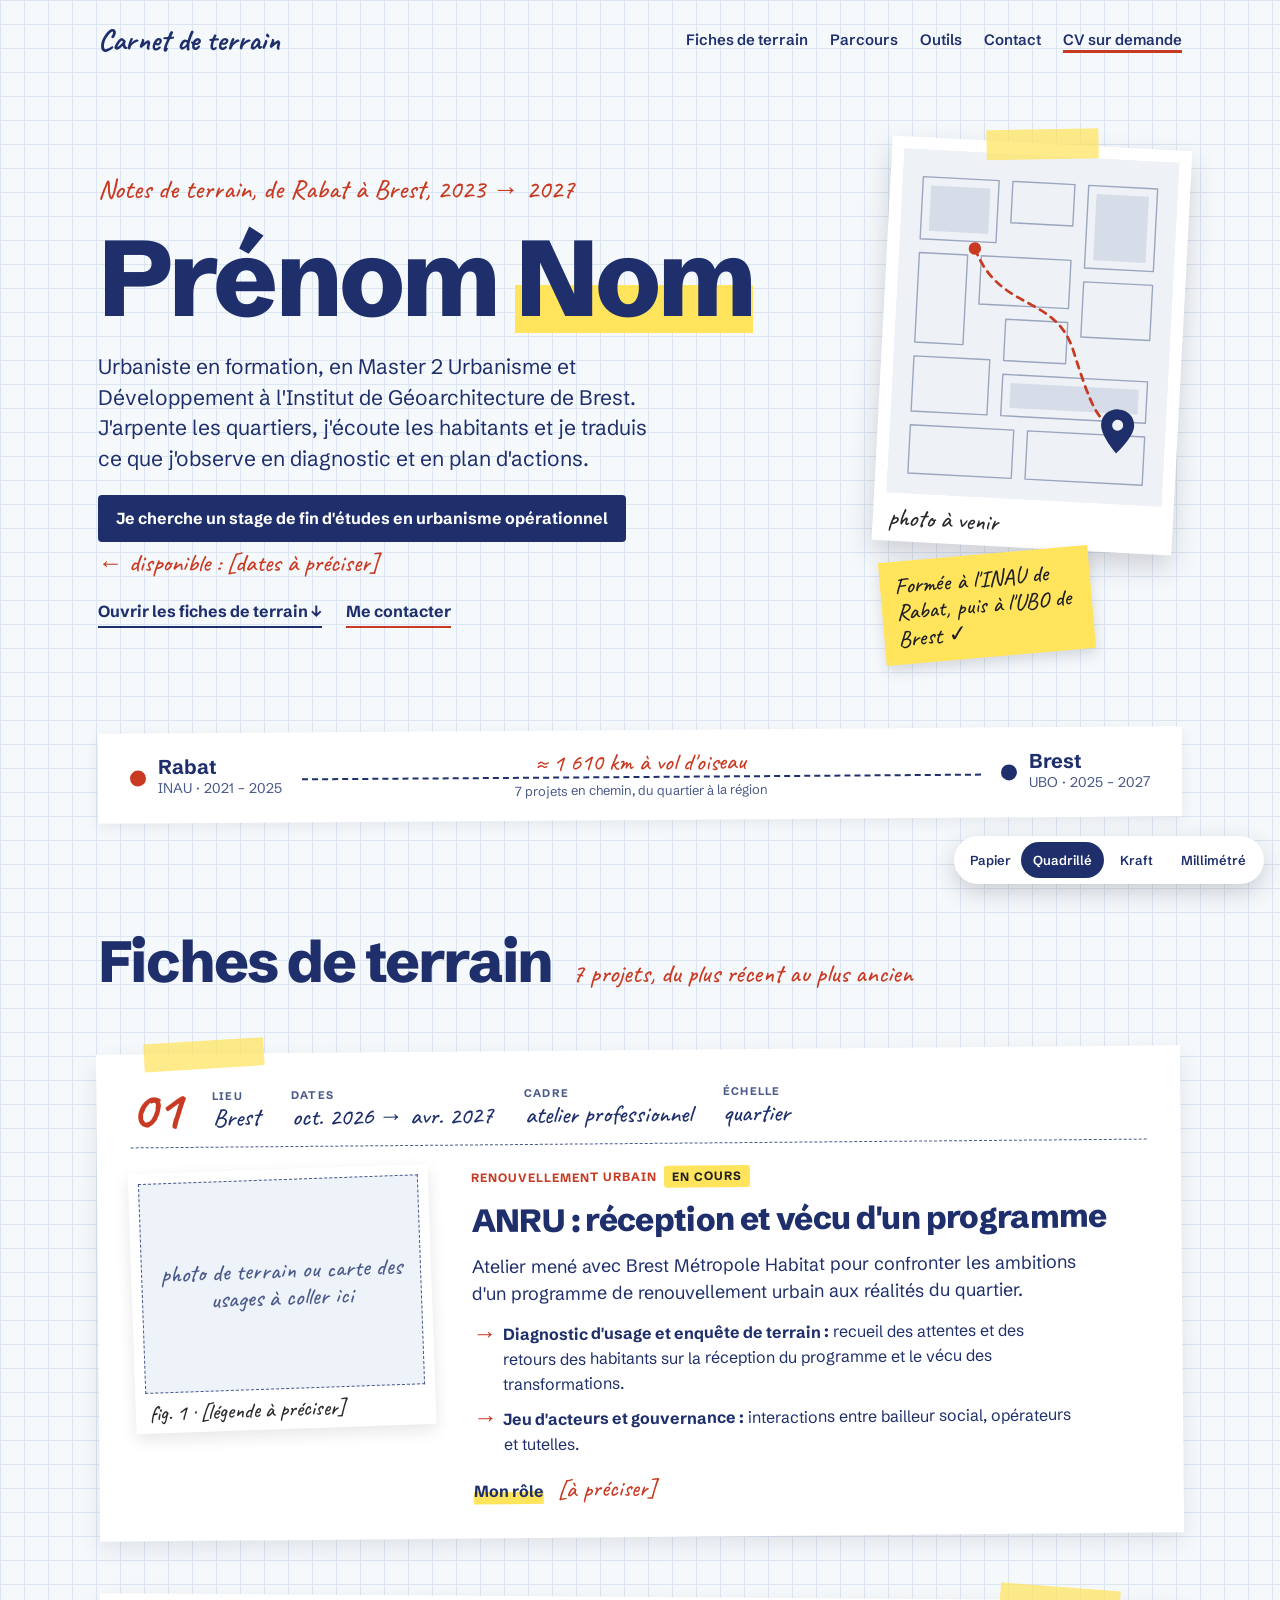
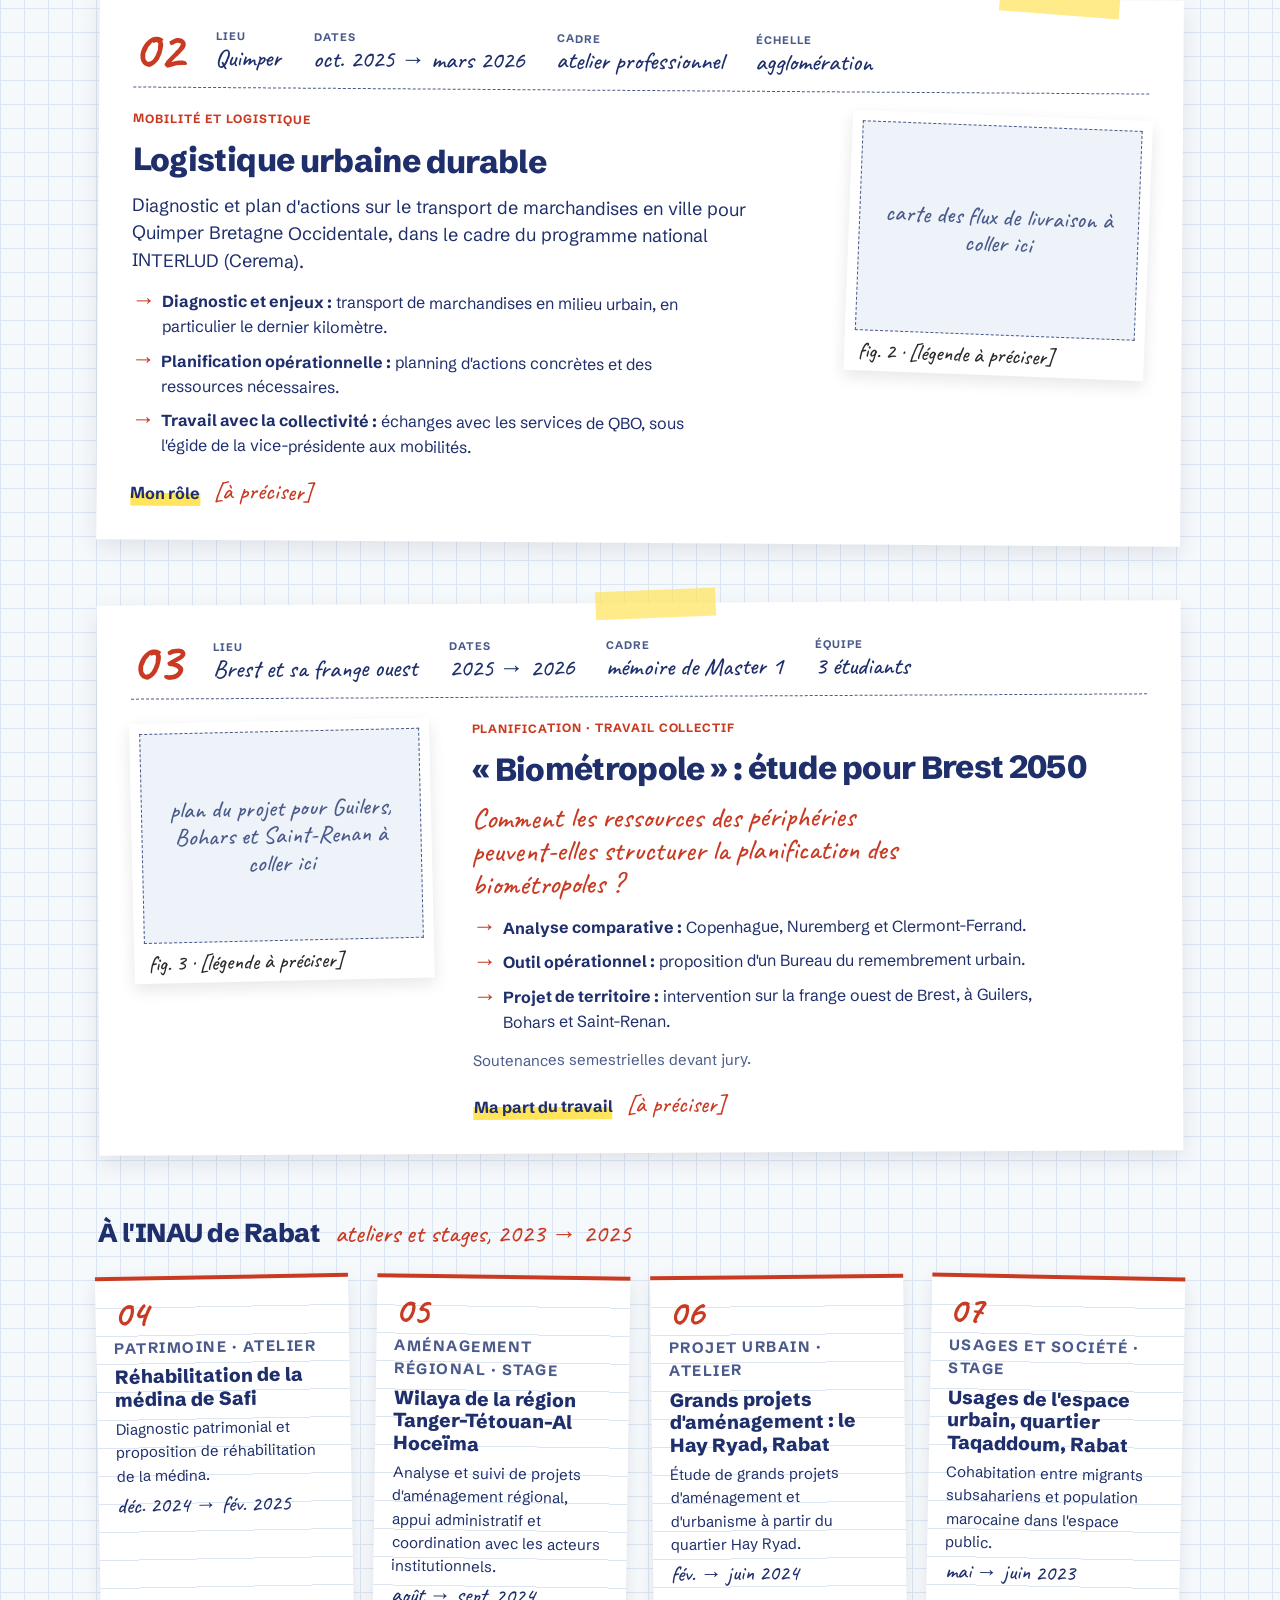
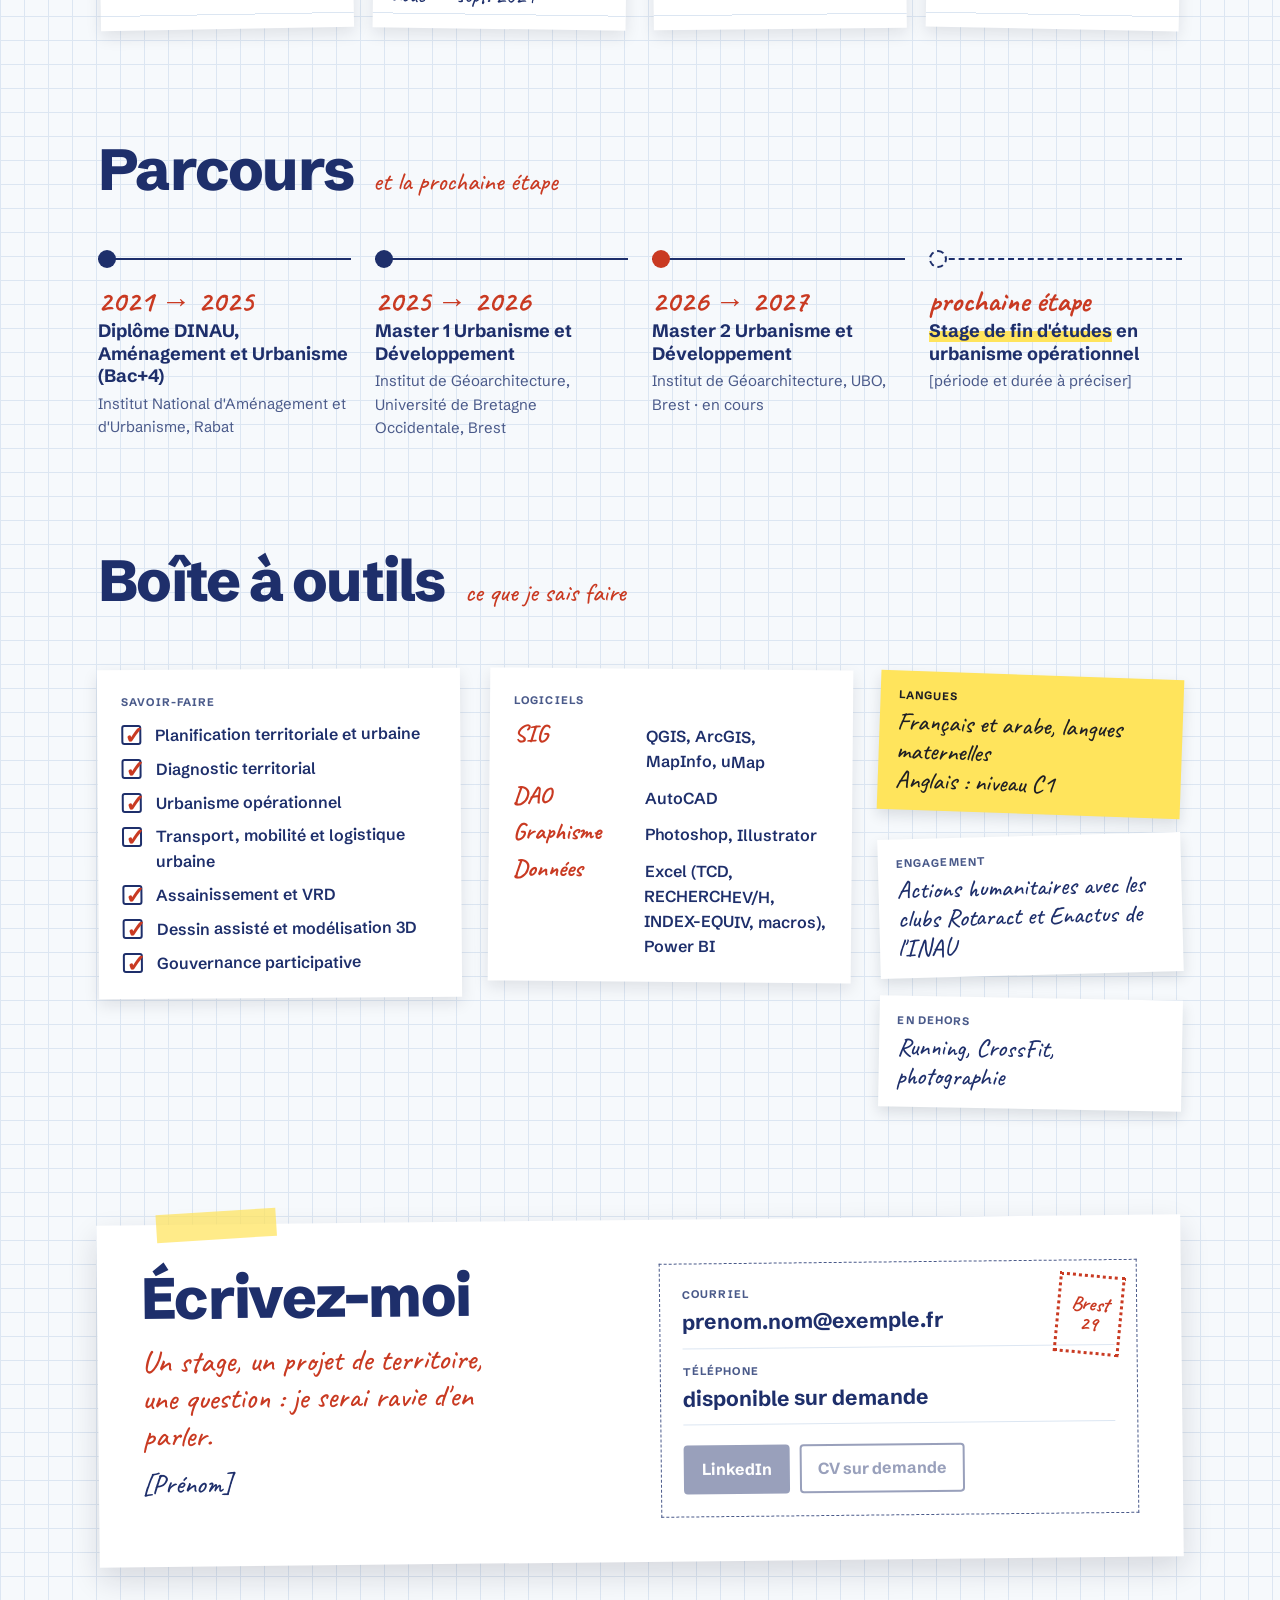
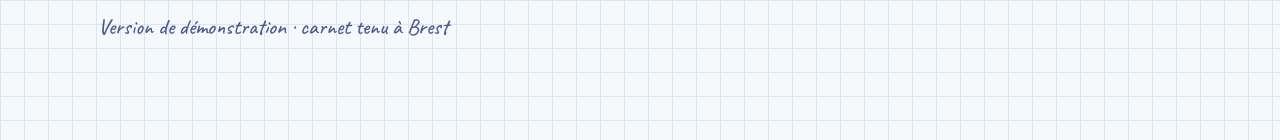
==== index.html @ 799cd849 "Ajout content" ====
<!doctype html>
<html lang="fr">
<head>
  <meta charset="utf-8">
  <meta name="viewport" content="width=device-width, initial-scale=1, viewport-fit=cover">
  <title>Carnet de terrain · Portfolio d'urbanisme</title>
  <meta name="description" content="Portfolio d'urbanisme au style carnet de terrain : projets entre Rabat et Brest. Version de démonstration anonymisée.">
  <!-- Version de démonstration : on demande aux moteurs de recherche de ne pas indexer la page. -->
  <meta name="robots" content="noindex, nofollow, noarchive">
  <meta name="theme-color" content="#F6F9FC">

  <!-- Aperçu lors du partage du lien (LinkedIn, messageries…) -->
  <meta property="og:type" content="website">
  <meta property="og:locale" content="fr_FR">
  <meta property="og:title" content="Carnet de terrain · Portfolio d'urbanisme">
  <meta property="og:description" content="Projets d'urbanisme entre Rabat et Brest. Version de démonstration.">

  <link rel="icon" href="assets/img/favicon.svg" type="image/svg+xml">

  <link rel="preconnect" href="https://fonts.googleapis.com">
  <link rel="preconnect" href="https://fonts.gstatic.com" crossorigin>
  <link rel="stylesheet" href="https://fonts.googleapis.com/css2?family=Caveat:wght@500;700&family=Schibsted+Grotesk:wght@400..800&display=swap">
  <link rel="stylesheet" href="assets/css/style.css">
</head>
<body>
  <a class="skip-link" href="#contenu">Aller au contenu</a>

  <div class="wrap">
    <header class="site-header">
      <a class="brand" href="#top">Carnet de terrain</a>
      <nav class="nav" aria-label="Navigation principale">
        <a href="#projets">Fiches de terrain</a>
        <a href="#parcours">Parcours</a>
        <a href="#outils">Outils</a>
        <a href="#contact">Contact</a>
        <a class="nav__cv" href="#contact">CV sur demande</a>
      </nav>
    </header>
  </div>

  <main id="contenu">
    <div class="wrap">

      <!-- ============ ACCUEIL ============ -->
      <section class="hero" id="top" aria-labelledby="titre">
        <div class="hero__text">
          <p class="hand hero__kicker">Notes de terrain, de Rabat à Brest, 2023 → 2027</p>
          <h1 class="hero__title" id="titre">Prénom <span class="hl">Nom</span></h1>
          <p class="hero__lead">Urbaniste en formation, en Master 2 Urbanisme et Développement à l'Institut de Géoarchitecture de Brest. J'arpente les quartiers, j'écoute les habitants et je traduis ce que j'observe en diagnostic et en plan d'actions.</p>
          <div class="hero__status">
            <p class="badge">Je cherche un stage de fin d'études en urbanisme opérationnel</p>
            <!-- À COMPLÉTER : période et durée du stage -->
            <p class="hand hero__dates">← disponible : [dates à préciser]</p>
          </div>
          <p class="hero__links">
            <a class="link-under" href="#projets">Ouvrir les fiches de terrain ↓</a>
            <a class="link-under link-under--accent" href="#contact">Me contacter</a>
          </p>
        </div>

        <div class="hero__visual">
          <figure class="polaroid polaroid--hero">
            <span class="tape tape--center" aria-hidden="true"></span>
            <!-- Photo retirée pour la démonstration. Version officielle : <img src="assets/img/portrait.jpg" alt="Portrait de …"> -->
            <img src="assets/img/portrait-a-venir.svg" alt="" width="400" height="500">
            <figcaption class="hand">photo à venir</figcaption>
          </figure>
          <p class="postit hand">Formée à l'INAU de Rabat, puis à l'UBO de Brest ✓</p>
        </div>
      </section>

      <!-- ============ TRAJET ============ -->
      <section class="trajet card" aria-label="Mon trajet de Rabat à Brest">
        <div class="trajet__point">
          <span class="dot dot--accent" aria-hidden="true"></span>
          <p><strong>Rabat</strong><span>INAU · 2021 – 2025</span></p>
        </div>
        <div class="trajet__line">
          <span class="hand">≈ 1 610 km à vol d'oiseau</span>
          <span class="trajet__dash" aria-hidden="true"></span>
          <span class="trajet__sub">7 projets en chemin, du quartier à la région</span>
        </div>
        <div class="trajet__point">
          <span class="dot" aria-hidden="true"></span>
          <p><strong>Brest</strong><span>UBO · 2025 – 2027</span></p>
        </div>
      </section>

      <!-- ============ PROJETS ============ -->
      <section class="section" id="projets" aria-labelledby="titre-projets">
        <div class="section__head">
          <h2 class="section__title" id="titre-projets">Fiches de terrain</h2>
          <p class="hand section__note">7 projets, du plus récent au plus ancien</p>
        </div>

        <!-- Fiche 01 -->
        <article class="fiche card" id="p01" style="--tilt:-0.5deg; --tape-left:48px">
          <span class="tape" aria-hidden="true"></span>
          <header class="fiche__meta">
            <p class="fiche__num hand" aria-label="Projet 01">01</p>
            <dl>
              <div><dt class="label">Lieu</dt><dd class="hand">Brest</dd></div>
              <div><dt class="label">Dates</dt><dd class="hand">oct. 2026 → avr. 2027</dd></div>
              <div><dt class="label">Cadre</dt><dd class="hand">atelier professionnel</dd></div>
              <div><dt class="label">Échelle</dt><dd class="hand">quartier</dd></div>
            </dl>
          </header>
          <div class="fiche__body">
            <figure class="polaroid fiche__figure" style="--tilt:-1.5deg">
              <!-- À REMPLACER par : <img src="assets/img/projets/01-anru.jpg" alt="Description de l'image"> -->
              <div class="placeholder hand">photo de terrain ou carte des usages à coller ici</div>
              <figcaption class="hand">fig. 1 · [légende à préciser]</figcaption>
            </figure>
            <div class="fiche__content">
              <p class="tags"><span class="tags__theme">Renouvellement urbain</span><span class="tags__hl">En cours</span></p>
              <h3 class="fiche__title">ANRU : réception et vécu d'un programme</h3>
              <p class="fiche__lead">Atelier mené avec Brest Métropole Habitat pour confronter les ambitions d'un programme de renouvellement urbain aux réalités du quartier.</p>
              <ul class="arrows">
                <li><strong>Diagnostic d'usage et enquête de terrain :</strong> recueil des attentes et des retours des habitants sur la réception du programme et le vécu des transformations.</li>
                <li><strong>Jeu d'acteurs et gouvernance :</strong> interactions entre bailleur social, opérateurs et tutelles.</li>
              </ul>
              <!-- À COMPLÉTER : rôle personnel dans le projet -->
              <p class="role"><span class="hl-soft">Mon rôle</span> <span class="hand">[à préciser]</span></p>
            </div>
          </div>
        </article>

        <!-- Fiche 02 -->
        <article class="fiche card fiche--reverse" id="p02" style="--tilt:0.4deg; --tape-left:auto; --tape-right:64px; --tape-tilt:4deg">
          <span class="tape" aria-hidden="true"></span>
          <header class="fiche__meta">
            <p class="fiche__num hand" aria-label="Projet 02">02</p>
            <dl>
              <div><dt class="label">Lieu</dt><dd class="hand">Quimper</dd></div>
              <div><dt class="label">Dates</dt><dd class="hand">oct. 2025 → mars 2026</dd></div>
              <div><dt class="label">Cadre</dt><dd class="hand">atelier professionnel</dd></div>
              <div><dt class="label">Échelle</dt><dd class="hand">agglomération</dd></div>
            </dl>
          </header>
          <div class="fiche__body">
            <figure class="polaroid fiche__figure" style="--tilt:1.8deg">
              <!-- À REMPLACER par : <img src="assets/img/projets/02-logistique.jpg" alt="Description de l'image"> -->
              <div class="placeholder hand">carte des flux de livraison à coller ici</div>
              <figcaption class="hand">fig. 2 · [légende à préciser]</figcaption>
            </figure>
            <div class="fiche__content">
              <p class="tags"><span class="tags__theme">Mobilité et logistique</span></p>
              <h3 class="fiche__title">Logistique urbaine durable</h3>
              <p class="fiche__lead">Diagnostic et plan d'actions sur le transport de marchandises en ville pour Quimper Bretagne Occidentale, dans le cadre du programme national INTERLUD (Cerema).</p>
              <ul class="arrows">
                <li><strong>Diagnostic et enjeux :</strong> transport de marchandises en milieu urbain, en particulier le dernier kilomètre.</li>
                <li><strong>Planification opérationnelle :</strong> planning d'actions concrètes et des ressources nécessaires.</li>
                <li><strong>Travail avec la collectivité :</strong> échanges avec les services de QBO, sous l'égide de la vice-présidente aux mobilités.</li>
              </ul>
              <p class="role"><span class="hl-soft">Mon rôle</span> <span class="hand">[à préciser]</span></p>
            </div>
          </div>
        </article>

        <!-- Fiche 03 -->
        <article class="fiche card" id="p03" style="--tilt:-0.3deg; --tape-left:46%; --tape-tilt:-2deg">
          <span class="tape" aria-hidden="true"></span>
          <header class="fiche__meta">
            <p class="fiche__num hand" aria-label="Projet 03">03</p>
            <dl>
              <div><dt class="label">Lieu</dt><dd class="hand">Brest et sa frange ouest</dd></div>
              <div><dt class="label">Dates</dt><dd class="hand">2025 → 2026</dd></div>
              <div><dt class="label">Cadre</dt><dd class="hand">mémoire de Master 1</dd></div>
              <div><dt class="label">Équipe</dt><dd class="hand">3 étudiants</dd></div>
            </dl>
          </header>
          <div class="fiche__body">
            <figure class="polaroid fiche__figure" style="--tilt:-1deg">
              <!-- À REMPLACER par : <img src="assets/img/projets/03-biometropole.jpg" alt="Description de l'image"> -->
              <div class="placeholder hand">plan du projet pour Guilers, Bohars et Saint-Renan à coller ici</div>
              <figcaption class="hand">fig. 3 · [légende à préciser]</figcaption>
            </figure>
            <div class="fiche__content">
              <p class="tags"><span class="tags__theme">Planification · travail collectif</span></p>
              <h3 class="fiche__title">« Biométropole » : étude pour Brest 2050</h3>
              <p class="fiche__question hand">Comment les ressources des périphéries peuvent-elles structurer la planification des biométropoles ?</p>
              <ul class="arrows">
                <li><strong>Analyse comparative :</strong> Copenhague, Nuremberg et Clermont-Ferrand.</li>
                <li><strong>Outil opérationnel :</strong> proposition d'un Bureau du remembrement urbain.</li>
                <li><strong>Projet de territoire :</strong> intervention sur la frange ouest de Brest, à Guilers, Bohars et Saint-Renan.</li>
              </ul>
              <p class="fiche__note">Soutenances semestrielles devant jury.</p>
              <p class="role"><span class="hl-soft">Ma part du travail</span> <span class="hand">[à préciser]</span></p>
            </div>
          </div>
        </article>

        <!-- Projets INAU -->
        <div class="subsection">
          <div class="section__head section__head--small">
            <h3 class="subsection__title">À l'INAU de Rabat</h3>
            <p class="hand section__note">ateliers et stages, 2023 → 2025</p>
          </div>
          <div class="index-cards">
            <article class="index-card" id="p04" style="--tilt:-1deg">
              <p class="index-card__num hand" aria-label="Projet 04">04</p>
              <p class="label">Patrimoine · atelier</p>
              <h4>Réhabilitation de la médina de Safi</h4>
              <p>Diagnostic patrimonial et proposition de réhabilitation de la médina.</p>
              <p class="hand index-card__date">déc. 2024 → fév. 2025</p>
            </article>
            <article class="index-card" id="p05" style="--tilt:0.8deg">
              <p class="index-card__num hand" aria-label="Projet 05">05</p>
              <p class="label">Aménagement régional · stage</p>
              <h4>Wilaya de la région Tanger-Tétouan-Al Hoceïma</h4>
              <p>Analyse et suivi de projets d'aménagement régional, appui administratif et coordination avec les acteurs institutionnels.</p>
              <p class="hand index-card__date">août → sept. 2024</p>
            </article>
            <article class="index-card" id="p06" style="--tilt:-0.6deg">
              <p class="index-card__num hand" aria-label="Projet 06">06</p>
              <p class="label">Projet urbain · atelier</p>
              <h4>Grands projets d'aménagement : le Hay Ryad, Rabat</h4>
              <p>Étude de grands projets d'aménagement et d'urbanisme à partir du quartier Hay Ryad.</p>
              <p class="hand index-card__date">fév. → juin 2024</p>
            </article>
            <article class="index-card" id="p07" style="--tilt:1.1deg">
              <p class="index-card__num hand" aria-label="Projet 07">07</p>
              <p class="label">Usages et société · stage</p>
              <h4>Usages de l'espace urbain, quartier Taqaddoum, Rabat</h4>
              <p>Cohabitation entre migrants subsahariens et population marocaine dans l'espace public.</p>
              <p class="hand index-card__date">mai → juin 2023</p>
            </article>
          </div>
        </div>
      </section>

      <!-- ============ PARCOURS ============ -->
      <section class="section" id="parcours" aria-labelledby="titre-parcours">
        <div class="section__head">
          <h2 class="section__title" id="titre-parcours">Parcours</h2>
          <p class="hand section__note">et la prochaine étape</p>
        </div>
        <ol class="timeline">
          <li>
            <span class="timeline__dot" aria-hidden="true"></span>
            <p class="hand timeline__date">2021 → 2025</p>
            <h3>Diplôme DINAU, Aménagement et Urbanisme (Bac+4)</h3>
            <p>Institut National d'Aménagement et d'Urbanisme, Rabat</p>
          </li>
          <li>
            <span class="timeline__dot" aria-hidden="true"></span>
            <p class="hand timeline__date">2025 → 2026</p>
            <h3>Master 1 Urbanisme et Développement</h3>
            <p>Institut de Géoarchitecture, Université de Bretagne Occidentale, Brest</p>
          </li>
          <li class="is-current">
            <span class="timeline__dot" aria-hidden="true"></span>
            <p class="hand timeline__date">2026 → 2027</p>
            <h3>Master 2 Urbanisme et Développement</h3>
            <p>Institut de Géoarchitecture, UBO, Brest · en cours</p>
          </li>
          <li class="is-next">
            <span class="timeline__dot" aria-hidden="true"></span>
            <p class="hand timeline__date">prochaine étape</p>
            <h3><span class="hl-soft">Stage de fin d'études</span> en urbanisme opérationnel</h3>
            <p>[période et durée à préciser]</p>
          </li>
        </ol>
      </section>

      <!-- ============ OUTILS ============ -->
      <section class="section" id="outils" aria-labelledby="titre-outils">
        <div class="section__head">
          <h2 class="section__title" id="titre-outils">Boîte à outils</h2>
          <p class="hand section__note">ce que je sais faire</p>
        </div>
        <div class="tools">
          <div class="card tools__block" style="--tilt:-0.4deg">
            <h3 class="label">Savoir-faire</h3>
            <ul class="checklist">
              <li>Planification territoriale et urbaine</li>
              <li>Diagnostic territorial</li>
              <li>Urbanisme opérationnel</li>
              <li>Transport, mobilité et logistique urbaine</li>
              <li>Assainissement et VRD</li>
              <li>Dessin assisté et modélisation 3D</li>
              <li>Gouvernance participative</li>
            </ul>
          </div>
          <div class="card tools__block" style="--tilt:0.5deg">
            <h3 class="label">Logiciels</h3>
            <dl class="software">
              <div><dt class="hand">SIG</dt><dd>QGIS, ArcGIS, MapInfo, uMap</dd></div>
              <div><dt class="hand">DAO</dt><dd>AutoCAD</dd></div>
              <div><dt class="hand">Graphisme</dt><dd>Photoshop, Illustrator</dd></div>
              <div><dt class="hand">Données</dt><dd>Excel (TCD, RECHERCHEV/H, INDEX-EQUIV, macros), Power BI</dd></div>
            </dl>
          </div>
          <div class="tools__notes">
            <div class="note note--yellow" style="--tilt:2deg">
              <h3 class="label">Langues</h3>
              <p class="hand">Français et arabe, langues maternelles<br>Anglais : niveau C1</p>
            </div>
            <div class="note" style="--tilt:-1.5deg">
              <h3 class="label">Engagement</h3>
              <p class="hand">Actions humanitaires avec les clubs Rotaract et Enactus de l'INAU</p>
            </div>
            <div class="note" style="--tilt:1deg">
              <h3 class="label">En dehors</h3>
              <p class="hand">Running, CrossFit, photographie</p>
            </div>
          </div>
        </div>
      </section>

      <!-- ============ CONTACT ============ -->
      <section class="section section--last" id="contact" aria-labelledby="titre-contact">
        <div class="postcard card" style="--tilt:-0.6deg; --tape-left:60px">
          <span class="tape" aria-hidden="true"></span>
          <div class="postcard__message">
            <h2 class="section__title" id="titre-contact">Écrivez-moi</h2>
            <p class="hand postcard__text">Un stage, un projet de territoire, une question : je serai ravie d'en parler.</p>
            <p class="hand postcard__sign">[Prénom]</p>
          </div>
          <div class="postcard__address">
            <span class="stamp hand" aria-hidden="true">Brest<br>29</span>
            <!-- Coordonnées retirées pour la démonstration : à ajouter lors de la publication officielle. -->
            <p class="contact-line">
              <span class="label">Courriel</span>
              <span class="contact-line__value">prenom.nom@exemple.fr</span>
            </p>
            <p class="contact-line">
              <span class="label">Téléphone</span>
              <span class="contact-line__value">disponible sur demande</span>
            </p>
            <p class="contact-buttons">
              <span class="btn btn--ink btn--off">LinkedIn</span>
              <span class="btn btn--off">CV sur demande</span>
            </p>
          </div>
        </div>
      </section>
    </div>
  </main>

  <footer class="wrap site-footer">
    <p class="hand">Version de démonstration · carnet tenu à Brest</p>
  </footer>

  <!--
    Sélecteur de papier, utile pour choisir le style.
    Une fois le papier choisi : supprimer ce bloc et écrire le papier
    dans la balise <html>, par exemple <html lang="fr" data-paper="kraft">.
  -->
  <div class="paper-switch" role="group" aria-label="Choisir le papier">
    <span>Papier</span>
    <button type="button" data-paper-choice="quadrille" aria-pressed="true">Quadrillé</button>
    <button type="button" data-paper-choice="kraft" aria-pressed="false">Kraft</button>
    <button type="button" data-paper-choice="millimetre" aria-pressed="false">Millimétré</button>
  </div>

  <script src="assets/js/main.js" defer></script>
</body>
</html>
---- assets/css/style.css ----
/* ==========================================================================
   Portfolio « Carnet de terrain »
   Style « Carnet de terrain » : papier, encre, surligneur, scotch.
   Trois papiers au choix via l'attribut data-paper de la balise <html> :
   (aucun) = quadrillé bleu · "kraft" = kraft pointillé · "millimetre" = millimétré
   ========================================================================== */

/* ---------- 1. Couleurs et polices ---------- */
:root {
  --paper: #F6F9FC;
  --grid: #DCE6F2;
  --grid-soft: #EDF2F8;
  --card: #FFFFFF;
  --ink: #1E2F6B;
  --accent: #C93A22;
  --highlight: #FFE45C;
  --muted: #4A5A8A;
  --wash: #EEF3FA;
  --tape: rgba(255, 228, 92, 0.72);

  --shadow-sm: 0 6px 16px rgba(20, 24, 40, 0.10);
  --shadow: 0 8px 22px rgba(20, 24, 40, 0.10);
  --shadow-lg: 0 12px 28px rgba(20, 24, 40, 0.18);

  --f-hand: "Caveat", "Segoe Print", "Bradley Hand", cursive;
  --f-body: "Schibsted Grotesk", "Segoe UI", system-ui, -apple-system, Arial, sans-serif;

  --maxw: 1180px;
  --gutter: clamp(16px, 4vw, 48px);

  color-scheme: light;
}

:root[data-paper="kraft"] {
  --paper: #E9DDC5;
  --grid: #C9B48C;
  --card: #FBF7EE;
  --ink: #2B2118;
  --accent: #2F6B4F;
  --highlight: #F4B3A8;
  --muted: #5E4E3A;
  --wash: #F1E8D6;
  --tape: rgba(244, 179, 168, 0.7);
}

:root[data-paper="millimetre"] {
  --paper: #FFFCF8;
  --grid: #F2C4A4;
  --grid-soft: #FAE6D8;
  --card: #FFFFFF;
  --ink: #26262B;
  --accent: #2457C5;
  --highlight: #C2F27A;
  --muted: #5A5A63;
  --wash: #F3F4F7;
  --tape: rgba(194, 242, 122, 0.65);
}

/* ---------- 2. Base ---------- */
*, *::before, *::after { box-sizing: border-box; }

html {
  scroll-behavior: smooth;
  -webkit-text-size-adjust: 100%;
}

body {
  margin: 0;
  min-height: 100vh;
  overflow-x: hidden;
  color: var(--ink);
  font-family: var(--f-body);
  font-size: 1rem;
  line-height: 1.55;
  -webkit-font-smoothing: antialiased;
  background-color: var(--paper);
  /* papier quadrillé */
  background-image:
    linear-gradient(var(--grid) 1px, transparent 1px),
    linear-gradient(90deg, var(--grid) 1px, transparent 1px);
  background-size: 24px 24px;
}

/* papier kraft pointillé */
:root[data-paper="kraft"] body {
  background-image: radial-gradient(circle, var(--grid) 1.4px, transparent 1.8px);
  background-size: 22px 22px;
}

/* papier millimétré */
:root[data-paper="millimetre"] body {
  background-image:
    linear-gradient(var(--grid) 1px, transparent 1px),
    linear-gradient(90deg, var(--grid) 1px, transparent 1px),
    linear-gradient(var(--grid-soft) 1px, transparent 1px),
    linear-gradient(90deg, var(--grid-soft) 1px, transparent 1px);
  background-size: 50px 50px, 50px 50px, 10px 10px, 10px 10px;
}

img { display: block; max-width: 100%; height: auto; }
a { color: inherit; }
a:hover { opacity: 0.8; }
:focus-visible { outline: 2px solid currentColor; outline-offset: 3px; }
h1, h2, h3, h4, p, ul, ol, dl, dd, figure { margin: 0; }
section, article { scroll-margin-top: 16px; }

.skip-link {
  position: absolute;
  left: -9999px;
  top: 16px;
  z-index: 100;
  background: var(--ink);
  color: var(--card);
  padding: 8px 14px;
}
.skip-link:focus { left: 16px; }

.wrap {
  max-width: var(--maxw);
  margin-inline: auto;
  padding-left: max(var(--gutter), env(safe-area-inset-left, 0px));
  padding-right: max(var(--gutter), env(safe-area-inset-right, 0px));
}

/* ---------- 3. Petits éléments réutilisés ---------- */
.hand { font-family: var(--f-hand); font-weight: 500; }

.label {
  font-family: var(--f-body);
  font-size: 0.6875rem;
  font-weight: 700;
  letter-spacing: 0.1em;
  text-transform: uppercase;
  color: var(--muted);
}

/* surligneur */
.hl { background: linear-gradient(transparent 56%, var(--highlight) 56%, var(--highlight) 92%, transparent 92%); }
.hl-soft { background: linear-gradient(transparent 50%, var(--highlight) 50%); }

/* feuille posée sur le carnet, légèrement inclinée */
.card {
  position: relative;
  background: var(--card);
  box-shadow: var(--shadow);
  transform: rotate(var(--tilt, 0deg));
}

/* morceau de scotch */
.tape {
  position: absolute;
  top: -13px;
  left: var(--tape-left, 48px);
  right: var(--tape-right, auto);
  width: 120px;
  height: 28px;
  background: var(--tape);
  transform: rotate(var(--tape-tilt, -3deg));
  pointer-events: none;
}
.tape--center { left: 50%; margin-left: -56px; width: 112px; height: 30px; top: -14px; transform: rotate(-4deg); }

/* photo façon Polaroid */
.polaroid {
  position: relative;
  background: #FFFFFF;
  padding: 10px 10px 40px;
  box-shadow: var(--shadow-sm);
  transform: rotate(var(--tilt, 0deg));
}
.polaroid figcaption {
  position: absolute;
  left: 14px;
  right: 14px;
  bottom: 7px;
  font-size: 1.375rem;
  line-height: 1.2;
  color: #2A2A2E;
  white-space: nowrap;
  overflow: hidden;
  text-overflow: ellipsis;
}

.placeholder {
  aspect-ratio: 4 / 3;
  display: flex;
  align-items: center;
  justify-content: center;
  padding: 16px;
  text-align: center;
  font-size: 1.5rem;
  line-height: 1.15;
  color: var(--muted);
  background: var(--wash);
  border: 1.5px dashed var(--muted);
}

/* ---------- 4. En-tête ---------- */
.site-header {
  display: flex;
  flex-wrap: wrap;
  align-items: center;
  justify-content: space-between;
  gap: 8px 24px;
  padding-block: 22px;
}

.brand {
  font-family: var(--f-hand);
  font-weight: 700;
  font-size: 1.875rem;
  line-height: 1;
  text-decoration: none;
}

.nav {
  display: flex;
  flex-wrap: wrap;
  align-items: center;
  gap: 4px 22px;
  font-weight: 600;
  font-size: 0.9375rem;
}
.nav a { text-decoration: none; padding-block: 6px; }
.nav .nav__cv {
  text-decoration: underline;
  text-decoration-color: var(--accent);
  text-decoration-thickness: 3px;
  text-underline-offset: 5px;
}

/* ---------- 5. Accueil ---------- */
.hero {
  display: flex;
  flex-wrap: wrap;
  align-items: center;
  gap: 48px 56px;
  padding-block: clamp(24px, 5vw, 64px) clamp(40px, 6vw, 72px);
}

.hero__text {
  flex: 999 1 480px;
  min-width: 0;
  display: flex;
  flex-direction: column;
  gap: 22px;
}

.hero__kicker { font-size: 1.6875rem; line-height: 1.2; color: var(--accent); }

.hero__title {
  font-weight: 800;
  font-size: clamp(3.25rem, 8.4vw, 6.75rem);
  line-height: 0.95;
  letter-spacing: -0.035em;
  text-wrap: balance;
}

.hero__lead {
  font-size: clamp(1.125rem, 1.7vw, 1.3125rem);
  line-height: 1.45;
  max-width: 44ch;
}

.hero__status { display: flex; flex-wrap: wrap; align-items: center; gap: 8px 16px; }

.badge {
  background: var(--ink);
  color: var(--card);
  padding: 11px 18px;
  font-weight: 700;
  border-radius: 4px;
}

.hero__dates { font-size: 1.5625rem; line-height: 1.1; color: var(--accent); }

.hero__links { display: flex; flex-wrap: wrap; gap: 12px 24px; font-weight: 700; }

.link-under {
  text-decoration: none;
  border-bottom: 2px solid var(--ink);
  padding-bottom: 2px;
}
.link-under--accent { border-bottom-color: var(--accent); }

.hero__visual {
  flex: 1 1 300px;
  max-width: 400px;
  min-width: 0;
  margin-inline: auto;
  display: flex;
  flex-direction: column;
  align-items: center;
}

.polaroid--hero {
  width: 300px;
  max-width: 100%;
  padding: 12px 12px 48px;
  box-shadow: var(--shadow-lg);
  --tilt: 3deg;
}
.polaroid--hero img { width: 100%; aspect-ratio: 4 / 5; object-fit: cover; }
.polaroid--hero figcaption { left: 16px; bottom: 9px; font-size: 1.5625rem; }

.postit {
  align-self: flex-start;
  width: 210px;
  max-width: 80%;
  margin-top: 6px;
  padding: 12px 14px;
  background: var(--highlight);
  color: #1F1F24;
  font-size: 1.4375rem;
  line-height: 1.15;
  box-shadow: 0 6px 14px rgba(20, 24, 40, 0.15);
  transform: rotate(-5deg);
}

/* ---------- 6. Trajet Rabat → Brest ---------- */
.trajet {
  --tilt: -0.4deg;
  display: flex;
  flex-wrap: wrap;
  align-items: center;
  gap: 14px 20px;
  padding: 20px clamp(18px, 3vw, 32px);
  box-shadow: 0 4px 14px rgba(20, 24, 40, 0.08);
}

.trajet__point { display: flex; align-items: center; gap: 12px; }
.trajet__point p { display: flex; flex-direction: column; }
.trajet__point strong { font-size: 1.25rem; line-height: 1.1; }
.trajet__point span:not(.dot) { font-size: 0.875rem; color: var(--muted); }

.dot { flex: none; width: 16px; height: 16px; border-radius: 50%; background: var(--ink); }
.dot--accent { background: var(--accent); }

.trajet__line {
  flex: 1 1 140px;
  min-width: 100px;
  display: flex;
  flex-direction: column;
  align-items: center;
  gap: 2px;
  text-align: center;
}
.trajet__line .hand { font-size: 1.5rem; line-height: 1; color: var(--accent); }
.trajet__dash { width: 100%; border-top: 2.5px dashed var(--ink); }
.trajet__sub { font-size: 0.8125rem; color: var(--muted); }

/* ---------- 7. Sections ---------- */
.section {
  padding-top: clamp(72px, 9vw, 112px);
  display: flex;
  flex-direction: column;
  gap: clamp(36px, 5vw, 60px);
}
.section--last { padding-bottom: 40px; }

.section__head { display: flex; flex-wrap: wrap; align-items: baseline; gap: 4px 20px; }
.section__head--small { gap: 4px 16px; }

.section__title {
  font-weight: 800;
  font-size: clamp(2.25rem, 4.8vw, 3.625rem);
  line-height: 1;
  letter-spacing: -0.03em;
  text-wrap: balance;
}

.section__note { font-size: 1.625rem; line-height: 1.1; color: var(--accent); }

/* ---------- 8. Fiches de terrain ---------- */
.fiche {
  display: flex;
  flex-direction: column;
  gap: 22px;
  padding: clamp(20px, 3vw, 34px);
}

.fiche__meta {
  display: flex;
  flex-wrap: wrap;
  align-items: flex-end;
  gap: 10px 32px;
  padding-bottom: 14px;
  border-bottom: 1.5px dashed var(--muted);
}
.fiche__meta dl { display: flex; flex-wrap: wrap; gap: 10px 32px; }
.fiche__meta dl div { display: flex; flex-direction: column; }
.fiche__meta dd { font-size: 1.5625rem; line-height: 1.1; }

.fiche__num {
  font-weight: 700;
  font-size: 3.5rem;
  line-height: 0.8;
  color: var(--accent);
}

.fiche__body {
  display: flex;
  flex-wrap: wrap;
  align-items: flex-start;
  gap: 28px 40px;
}
.fiche--reverse .fiche__body { flex-direction: row-reverse; }

.fiche__figure { flex: 1 1 300px; max-width: 440px; min-width: 0; }
.fiche__figure img { width: 100%; aspect-ratio: 4 / 3; object-fit: cover; }

.fiche__content {
  flex: 999 1 380px;
  min-width: 0;
  display: flex;
  flex-direction: column;
  gap: 14px;
}

.tags {
  display: flex;
  flex-wrap: wrap;
  align-items: center;
  gap: 8px;
  font-size: 0.75rem;
  font-weight: 700;
  letter-spacing: 0.08em;
  text-transform: uppercase;
}
.tags__theme { color: var(--accent); }
.tags__hl { background: var(--highlight); color: #1F1F24; padding: 2px 8px; border-radius: 3px; }

.fiche__title {
  font-weight: 800;
  font-size: clamp(1.5625rem, 2.6vw, 2rem);
  line-height: 1.1;
  letter-spacing: -0.02em;
  text-wrap: balance;
}

.fiche__lead { font-size: 1.125rem; max-width: 58ch; }

.fiche__question {
  font-size: 1.8125rem;
  line-height: 1.15;
  max-width: 34ch;
  color: var(--accent);
}

.fiche__note { font-size: 0.9375rem; color: var(--muted); }

.arrows {
  list-style: none;
  padding: 0;
  display: flex;
  flex-direction: column;
  gap: 10px;
  max-width: 60ch;
}
.arrows li { position: relative; padding-left: 30px; }
.arrows li::before {
  content: "→";
  position: absolute;
  left: 0;
  top: -0.1em;
  font-family: var(--f-hand);
  font-size: 1.5rem;
  line-height: 1.1;
  color: var(--accent);
}

.role { display: flex; flex-wrap: wrap; align-items: baseline; gap: 6px 14px; padding-top: 6px; font-weight: 700; }
.role .hand { font-weight: 500; font-size: 1.5rem; line-height: 1.1; color: var(--accent); }

/* Fiches bristol (projets INAU) */
.subsection { display: flex; flex-direction: column; gap: 22px; }
.subsection__title { font-weight: 800; font-size: 1.625rem; letter-spacing: -0.02em; }

.index-cards {
  display: grid;
  grid-template-columns: repeat(auto-fit, minmax(250px, 1fr));
  gap: 24px;
}

.index-card {
  display: flex;
  flex-direction: column;
  gap: 6px;
  padding: 16px 18px 20px;
  background-color: var(--card);
  background-image: repeating-linear-gradient(to bottom, transparent 0 27px, var(--grid) 27px 28px);
  border-top: 4px solid var(--accent);
  box-shadow: var(--shadow-sm);
  transform: rotate(var(--tilt, 0deg));
}
.index-card h4 { font-weight: 800; font-size: 1.1875rem; line-height: 1.2; }
.index-card p { font-size: 0.9375rem; }
.index-card .index-card__num { font-weight: 700; font-size: 2.375rem; line-height: 0.9; color: var(--accent); }
.index-card .index-card__date { font-size: 1.375rem; line-height: 1.1; }

/* ---------- 9. Parcours ---------- */
.timeline {
  list-style: none;
  padding: 0;
  display: grid;
  grid-template-columns: repeat(auto-fit, minmax(230px, 1fr));
  gap: 36px 24px;
}
.timeline li {
  position: relative;
  display: flex;
  flex-direction: column;
  gap: 4px;
  padding-top: 26px;
  border-top: 2.5px solid var(--ink);
}
.timeline h3 { font-size: 1.125rem; line-height: 1.25; }
.timeline p:not(.timeline__date) { font-size: 0.9375rem; color: var(--muted); }
.timeline__date { font-weight: 700; font-size: 1.875rem; line-height: 1; color: var(--accent); }
.timeline__dot {
  position: absolute;
  top: -10px;
  left: 0;
  width: 18px;
  height: 18px;
  border-radius: 50%;
  background: var(--ink);
}
.timeline .is-current .timeline__dot { background: var(--accent); }
.timeline .is-next { border-top-style: dashed; }
.timeline .is-next .timeline__dot { background: var(--paper); border: 2.5px dashed var(--ink); }

/* ---------- 10. Boîte à outils ---------- */
.tools { display: flex; flex-wrap: wrap; align-items: flex-start; gap: 28px; }

.tools__block {
  flex: 1 1 300px;
  min-width: 0;
  display: flex;
  flex-direction: column;
  gap: 12px;
  padding: 24px;
  box-shadow: var(--shadow-sm);
}

.checklist { list-style: none; padding: 0; display: flex; flex-direction: column; gap: 9px; font-weight: 600; }
.checklist li { position: relative; padding-left: 34px; }
.checklist li::before {
  content: "";
  position: absolute;
  left: 0;
  top: 0.15em;
  width: 20px;
  height: 20px;
  border: 2px solid var(--ink);
  border-radius: 3px;
}
.checklist li::after {
  content: "✓";
  position: absolute;
  left: 3px;
  top: -0.2em;
  font-family: var(--f-hand);
  font-weight: 700;
  font-size: 1.5rem;
  color: var(--accent);
}

.software { display: flex; flex-direction: column; gap: 10px; }
.software div { display: grid; grid-template-columns: 120px minmax(0, 1fr); gap: 12px; align-items: baseline; }
.software dt { font-weight: 700; font-size: 1.5rem; line-height: 1; color: var(--accent); }
.software dd { font-weight: 600; }

.tools__notes { flex: 1 1 240px; min-width: 0; display: flex; flex-direction: column; gap: 22px; padding-top: 6px; }

.note {
  display: flex;
  flex-direction: column;
  gap: 4px;
  padding: 16px 18px;
  background: var(--card);
  box-shadow: 0 6px 14px rgba(20, 24, 40, 0.12);
  transform: rotate(var(--tilt, 0deg));
}
.note p { font-size: 1.5625rem; line-height: 1.15; }
.note--yellow { background: var(--highlight); color: #1F1F24; }
.note--yellow .label { color: #1F1F24; }

/* ---------- 11. Contact : carte postale ---------- */
.postcard {
  display: flex;
  flex-wrap: wrap;
  align-items: stretch;
  gap: 32px 40px;
  padding: clamp(22px, 4vw, 44px);
  box-shadow: 0 12px 30px rgba(20, 24, 40, 0.14);
}

.postcard__message { flex: 1 1 340px; min-width: 0; display: flex; flex-direction: column; gap: 16px; }
.postcard__text { font-size: clamp(1.5625rem, 2.6vw, 1.9375rem); line-height: 1.2; max-width: 26ch; color: var(--accent); }
.postcard__sign { font-size: 1.6875rem; line-height: 1; }

.postcard__address {
  flex: 1 1 340px;
  min-width: 0;
  position: relative;
  display: flex;
  flex-direction: column;
  gap: 14px;
  padding: 22px;
  border: 1.5px dashed var(--muted);
}

.stamp {
  position: absolute;
  top: 14px;
  right: 14px;
  width: 66px;
  height: 80px;
  display: flex;
  align-items: center;
  justify-content: center;
  text-align: center;
  font-weight: 700;
  font-size: 1.25rem;
  line-height: 1;
  color: var(--accent);
  border: 3px dotted var(--accent);
  transform: rotate(6deg);
}

.contact-line {
  display: flex;
  flex-direction: column;
  gap: 2px;
  padding-bottom: 10px;
  border-bottom: 1px solid var(--grid);
}
.contact-line:first-of-type { padding-right: 80px; }
.contact-line a {
  font-weight: 700;
  font-size: clamp(1.0625rem, 1.9vw, 1.3125rem);
  text-decoration: none;
  overflow-wrap: anywhere;
}
.contact-line a:hover { text-decoration: underline; opacity: 1; }

.contact-buttons { display: flex; flex-wrap: wrap; gap: 10px; padding-top: 6px; }

.btn {
  display: inline-flex;
  align-items: center;
  min-height: 44px;
  padding: 10px 16px;
  font-weight: 700;
  text-decoration: none;
  border: 2px solid var(--ink);
  border-radius: 4px;
}
.btn--ink { background: var(--ink); color: var(--card); }
.btn--off { opacity: 0.45; cursor: default; }

.contact-line__value {
  font-weight: 700;
  font-size: clamp(1.0625rem, 1.9vw, 1.3125rem);
  overflow-wrap: anywhere;
}

/* ---------- 12. Pied de page ---------- */
.site-footer {
  padding-top: 8px;
  padding-bottom: calc(96px + env(safe-area-inset-bottom, 0px));
}
.site-footer p { font-size: 1.375rem; color: var(--muted); }

/* ---------- 13. Sélecteur de papier (à retirer une fois le choix fait) ---------- */
.paper-switch {
  position: fixed;
  z-index: 20;
  right: max(16px, env(safe-area-inset-right, 0px));
  bottom: calc(16px + env(safe-area-inset-bottom, 0px));
  display: flex;
  align-items: center;
  gap: 4px;
  padding: 6px;
  background: var(--card);
  color: var(--ink);
  border-radius: 999px;
  box-shadow: 0 8px 24px rgba(20, 24, 40, 0.2);
  font-size: 0.8125rem;
  font-weight: 600;
}
.paper-switch span { padding: 0 6px 0 10px; }
.paper-switch button {
  font: inherit;
  color: inherit;
  background: transparent;
  border: 0;
  border-radius: 999px;
  padding: 8px 12px;
  cursor: pointer;
}
.paper-switch button[aria-pressed="true"] { background: var(--ink); color: var(--card); }

/* ---------- 14. Ajustements ---------- */
@media (max-width: 480px) {
  .paper-switch span { display: none; }
  .fiche__meta dd { font-size: 1.375rem; }
  .hero__kicker { font-size: 1.5rem; }
}

@media (prefers-reduced-motion: reduce) {
  html { scroll-behavior: auto; }
}

@media print {
  .paper-switch, .skip-link { display: none; }
  body { background: #FFFFFF; }
  .card, .polaroid, .index-card, .note, .postit { transform: none; box-shadow: none; }
}
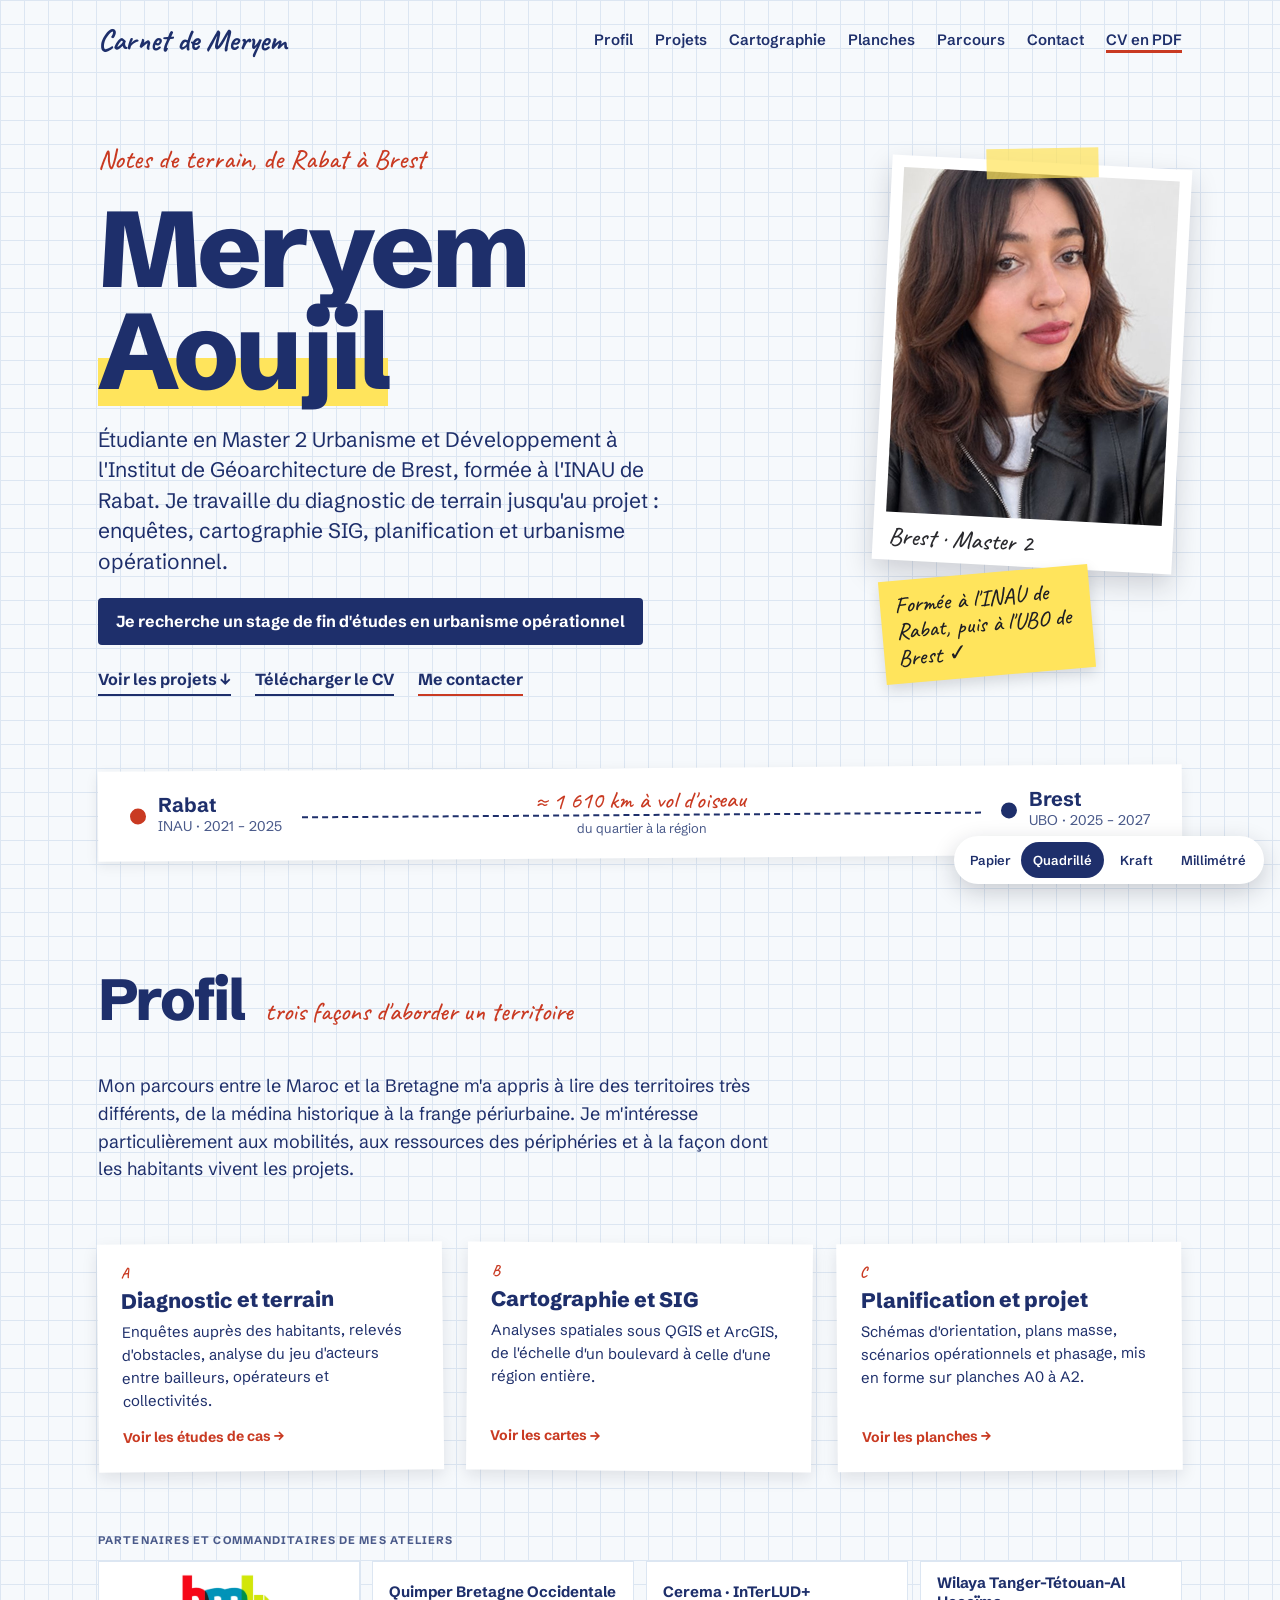
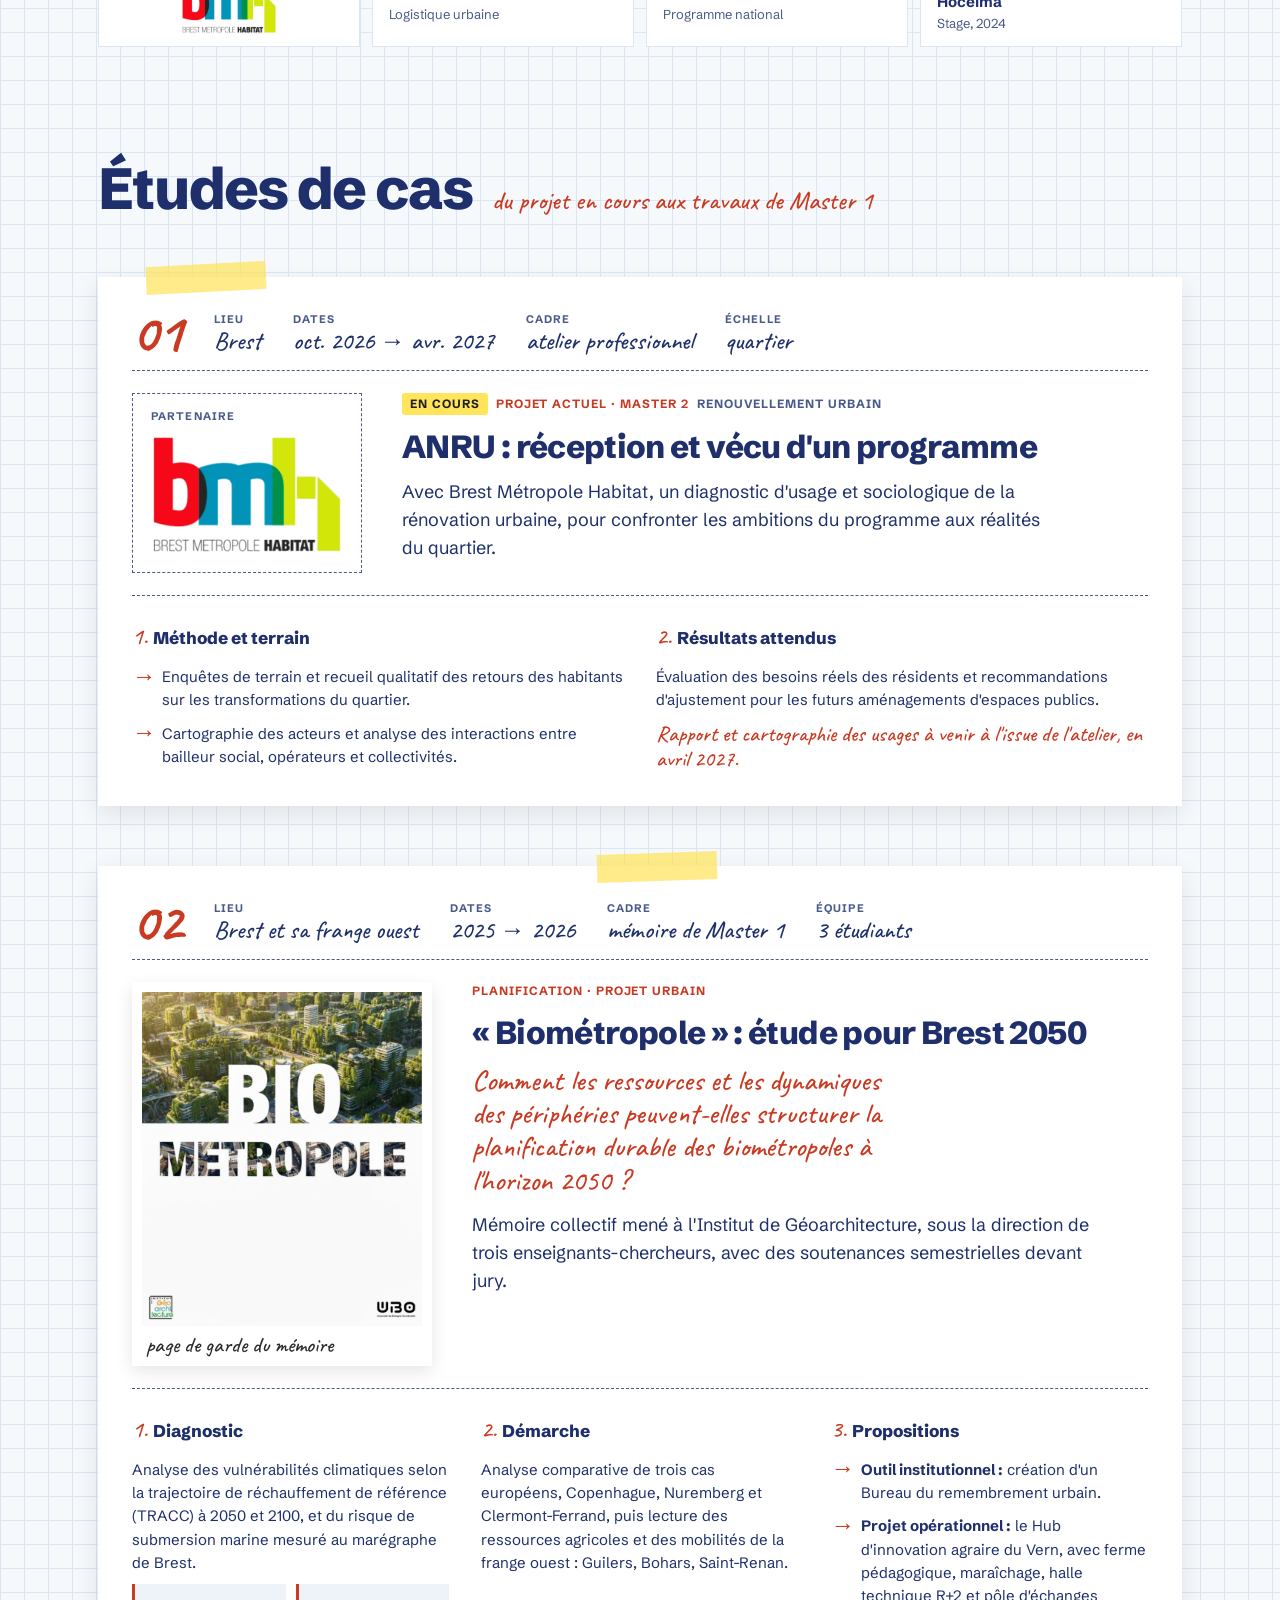
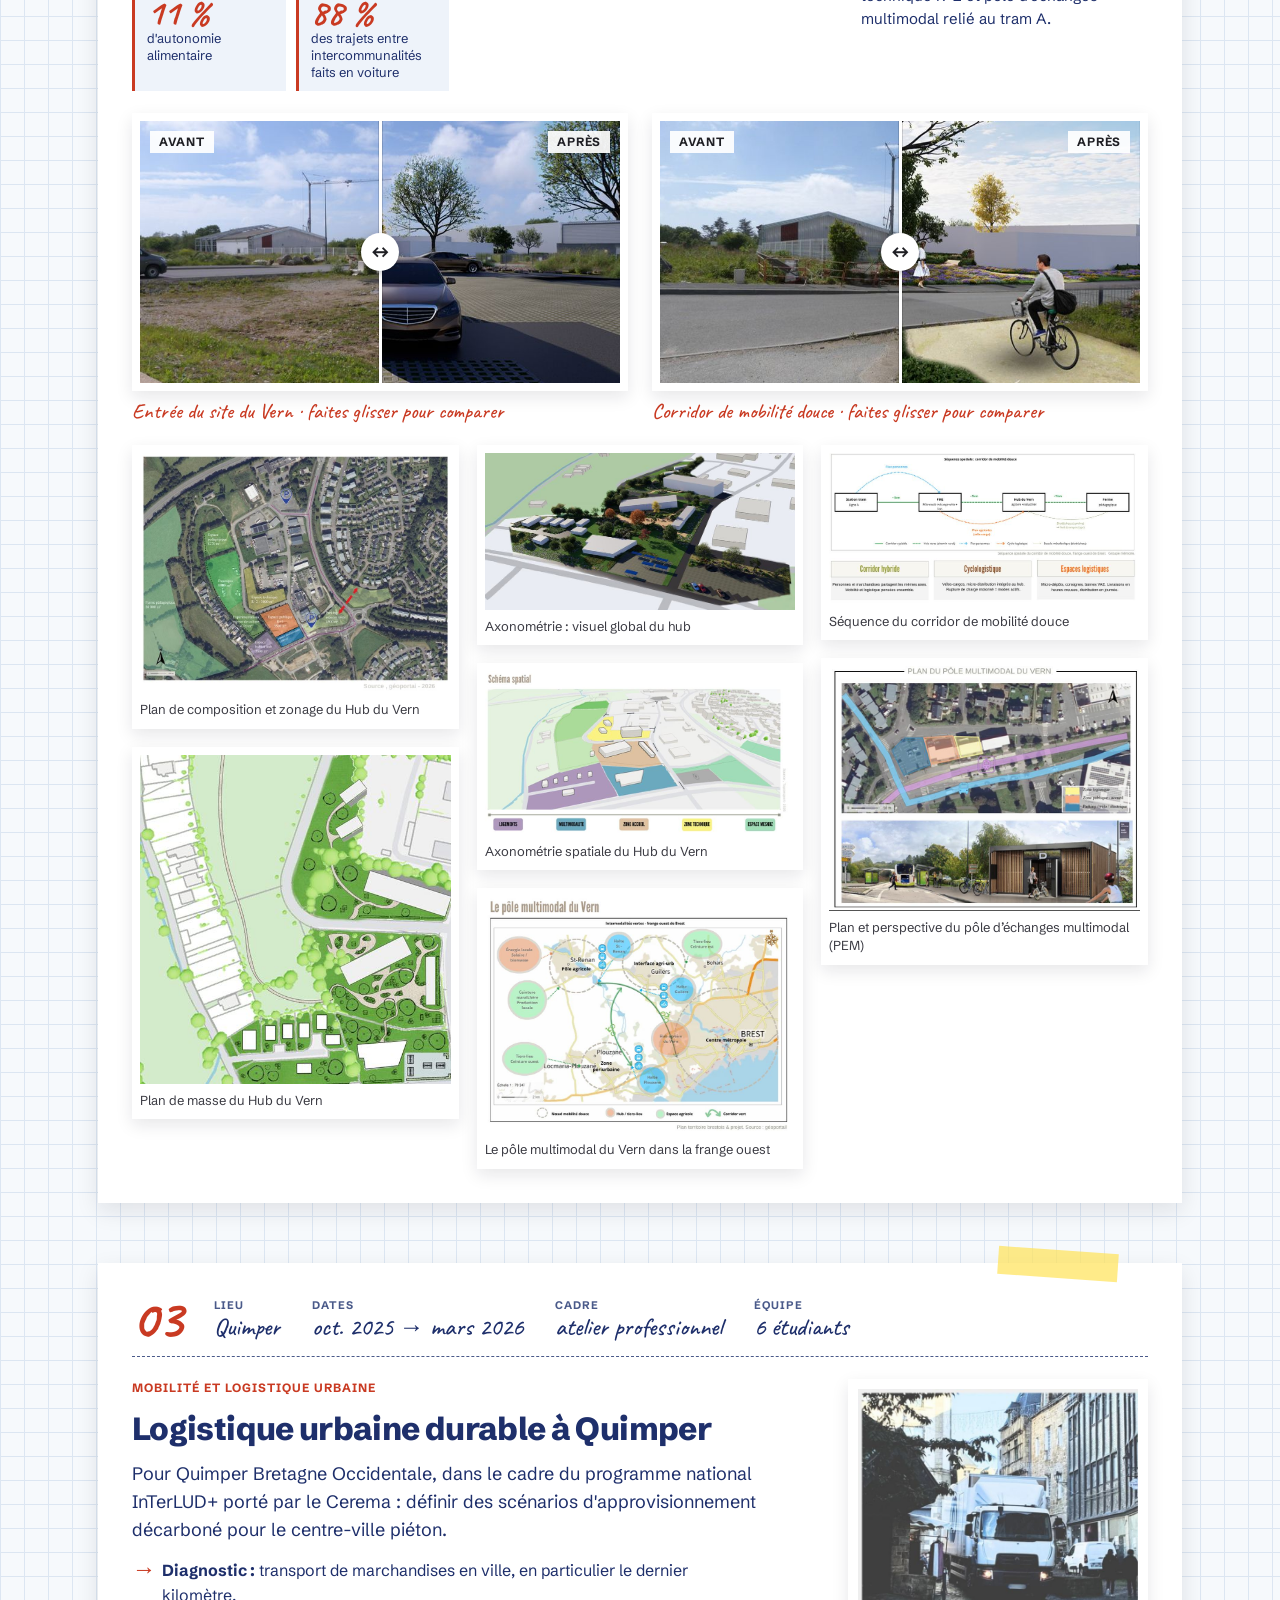
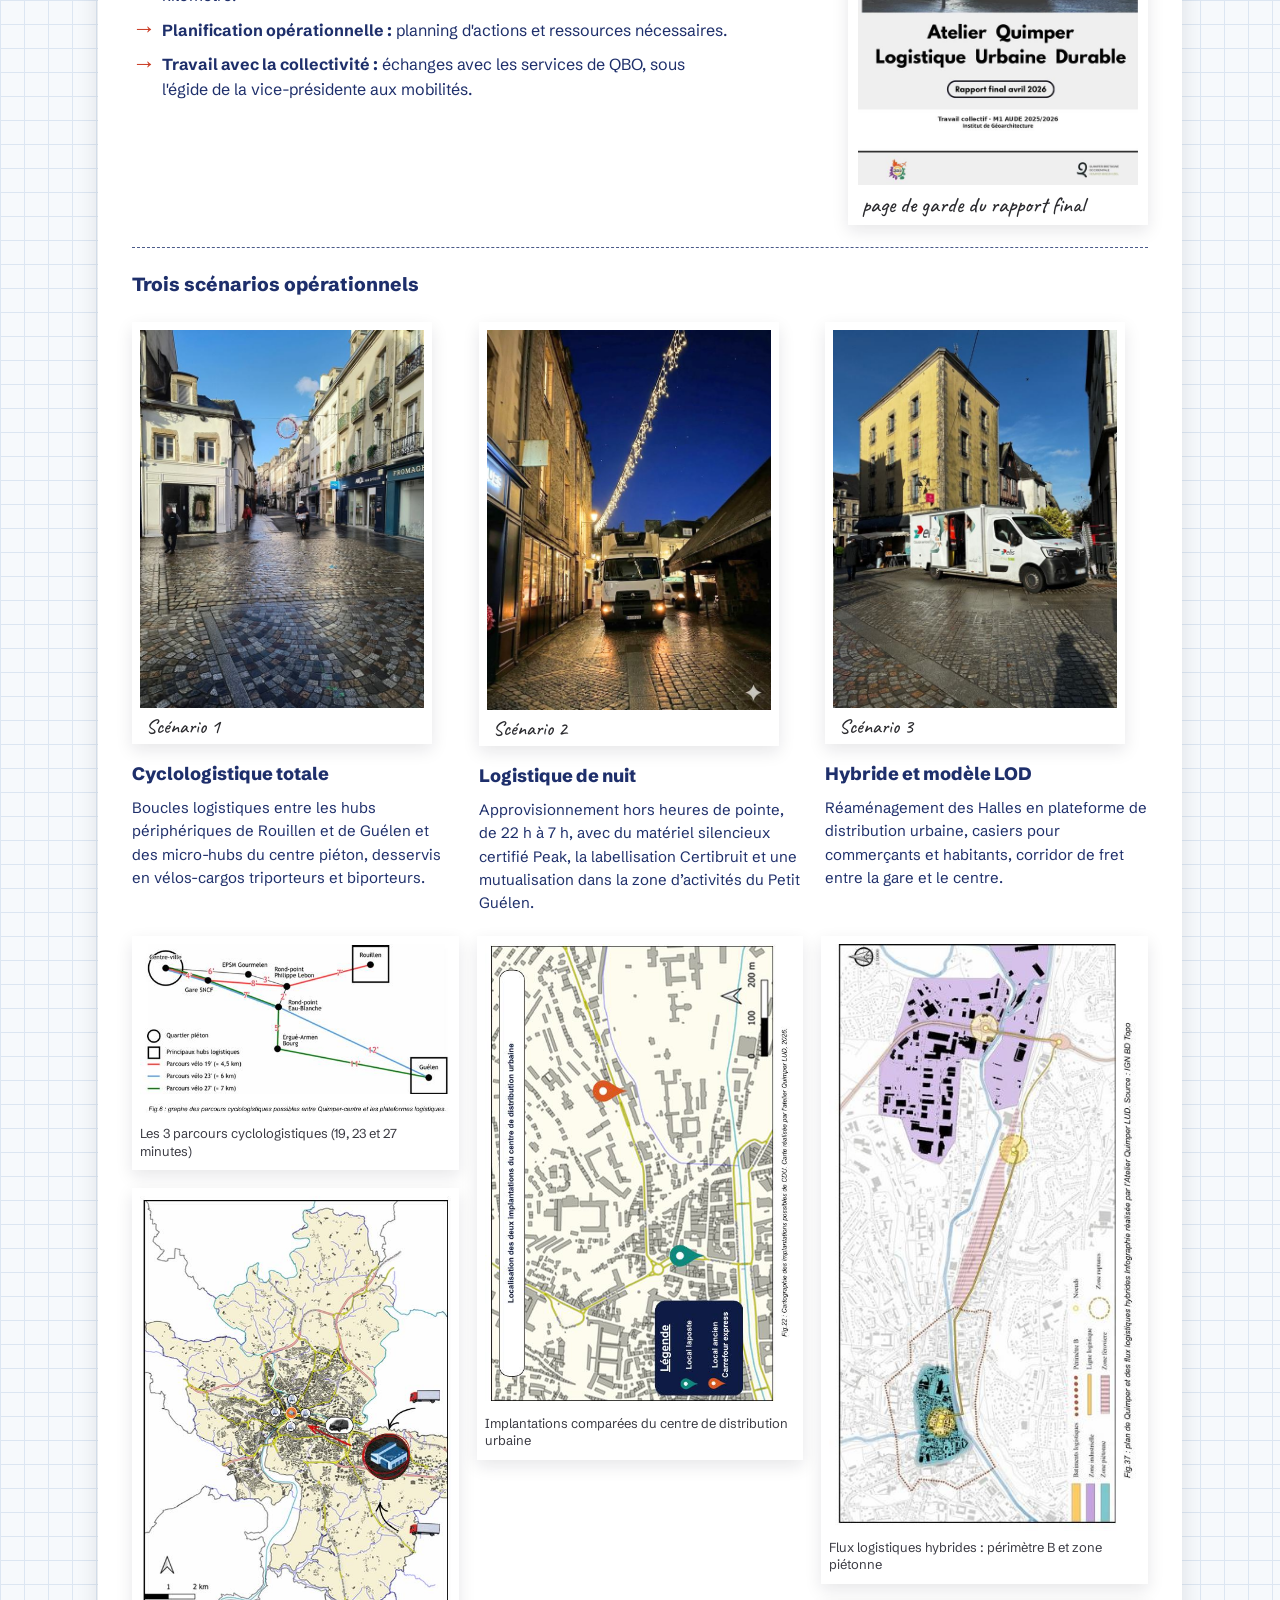
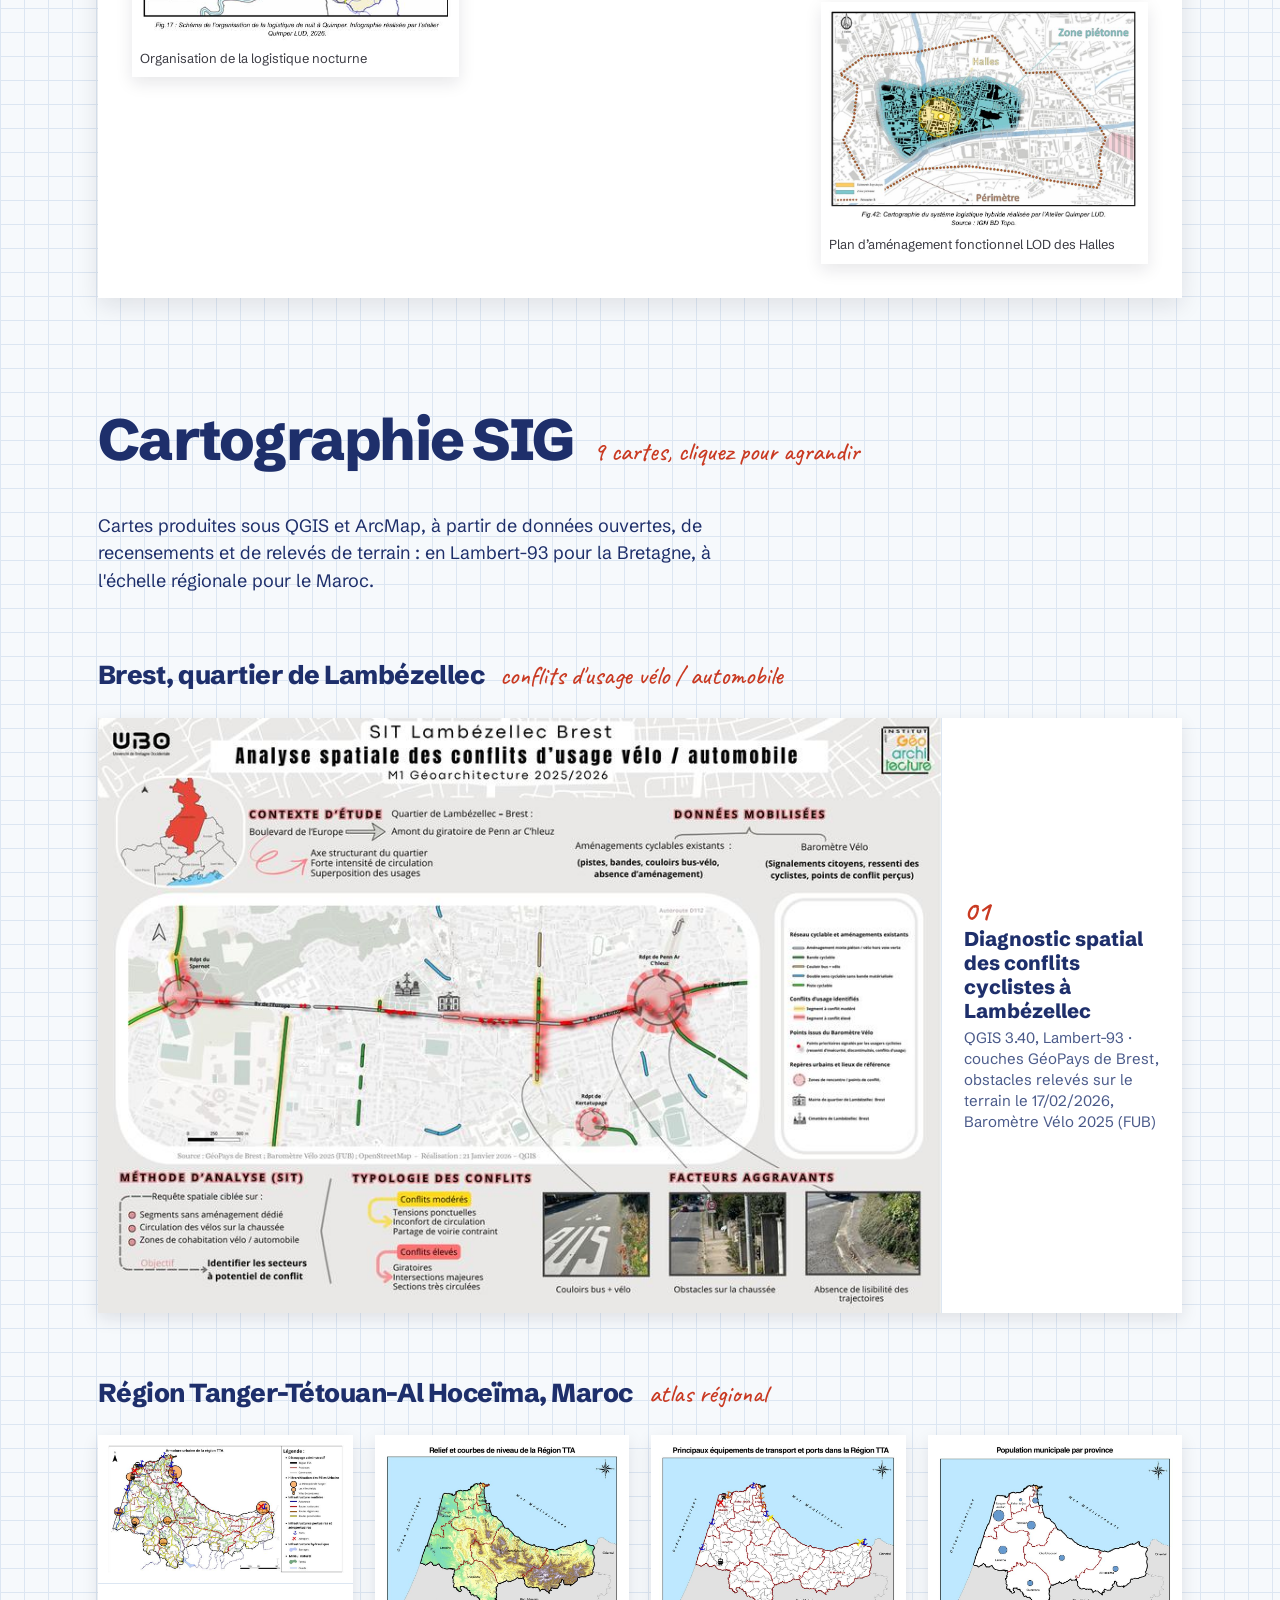
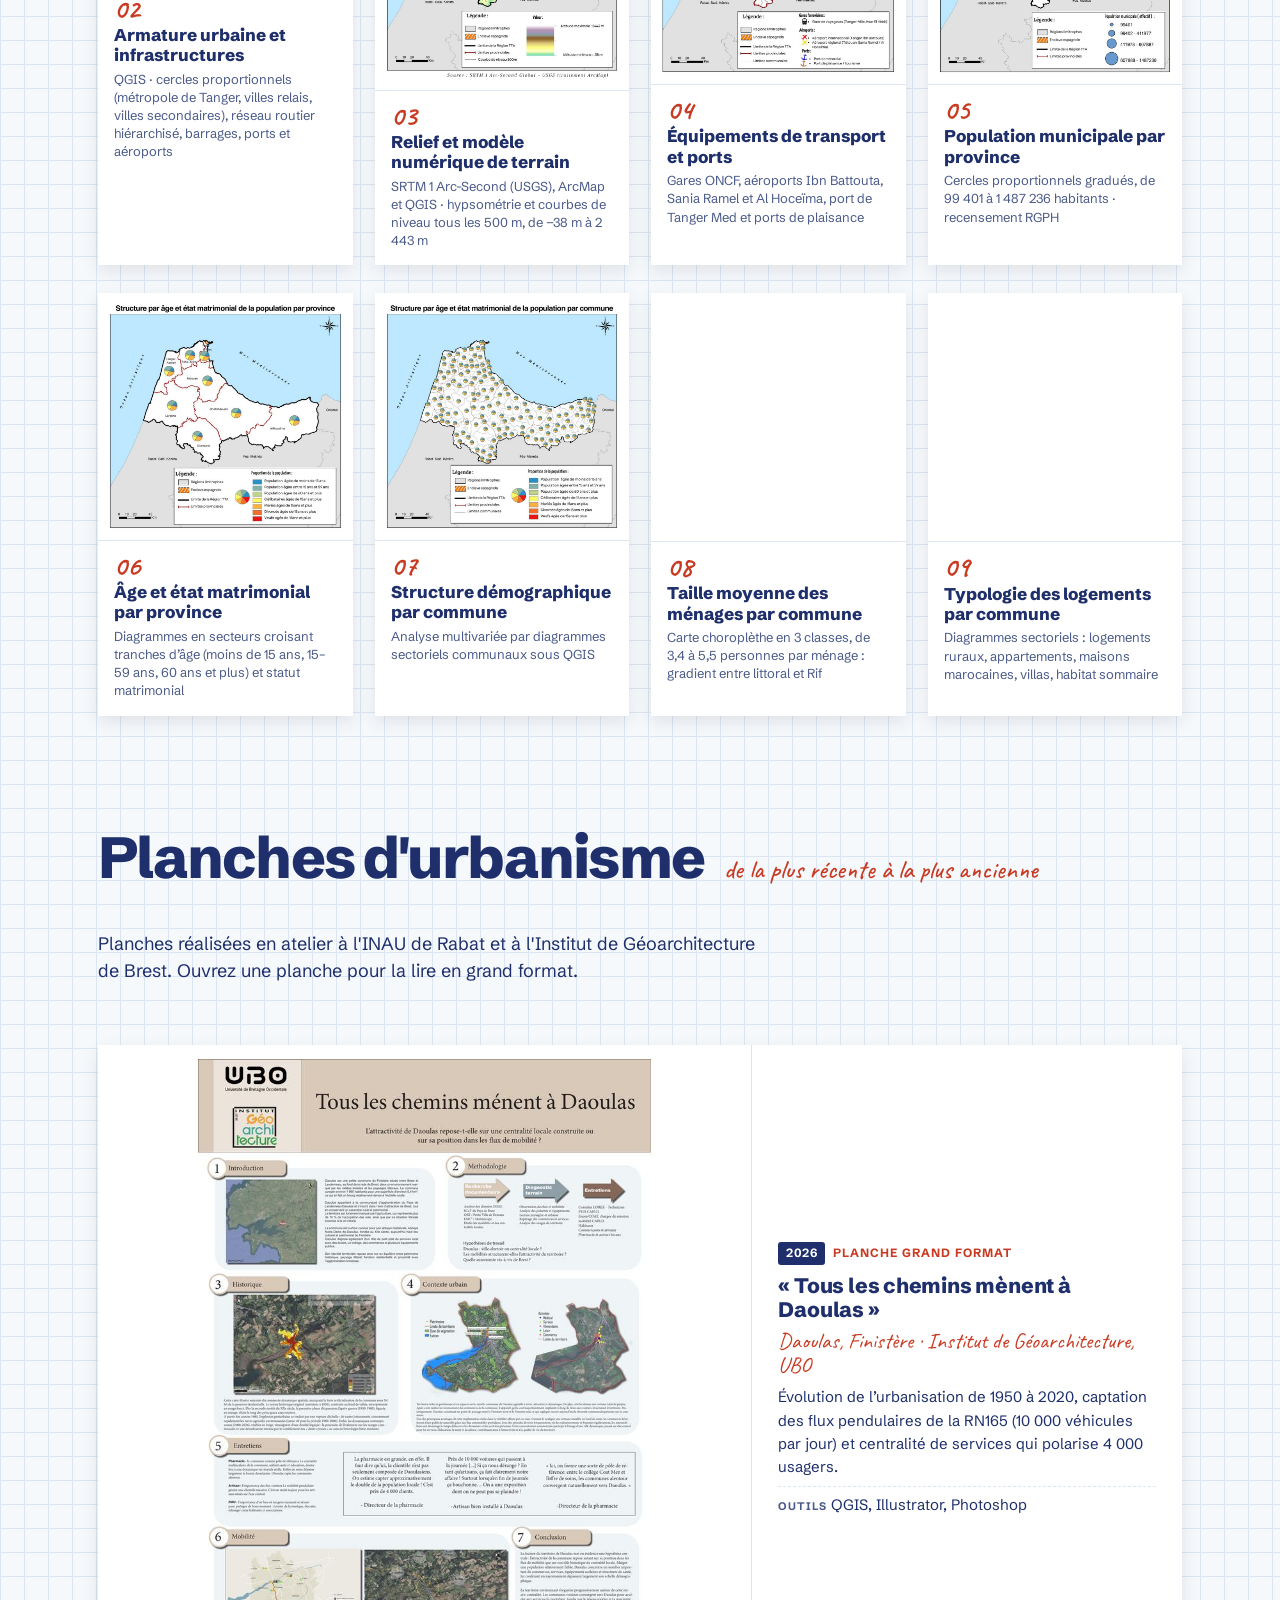
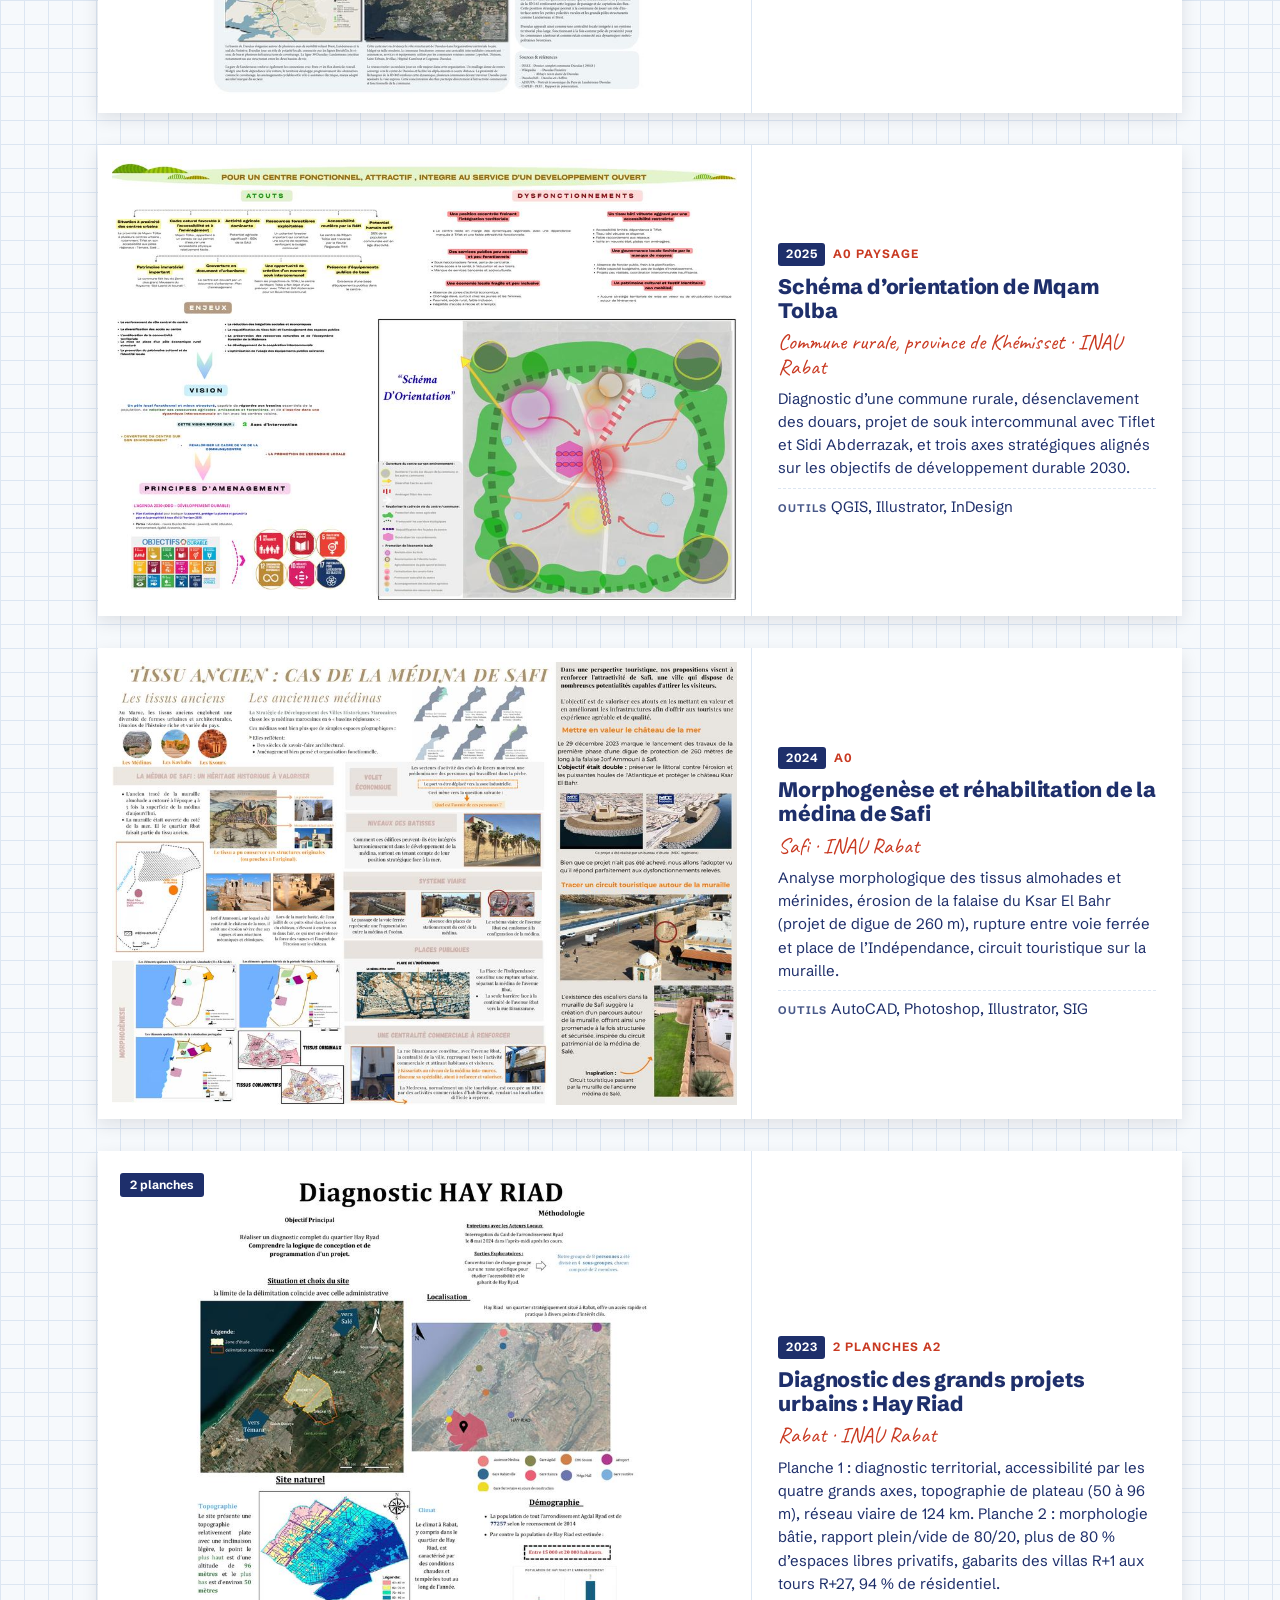
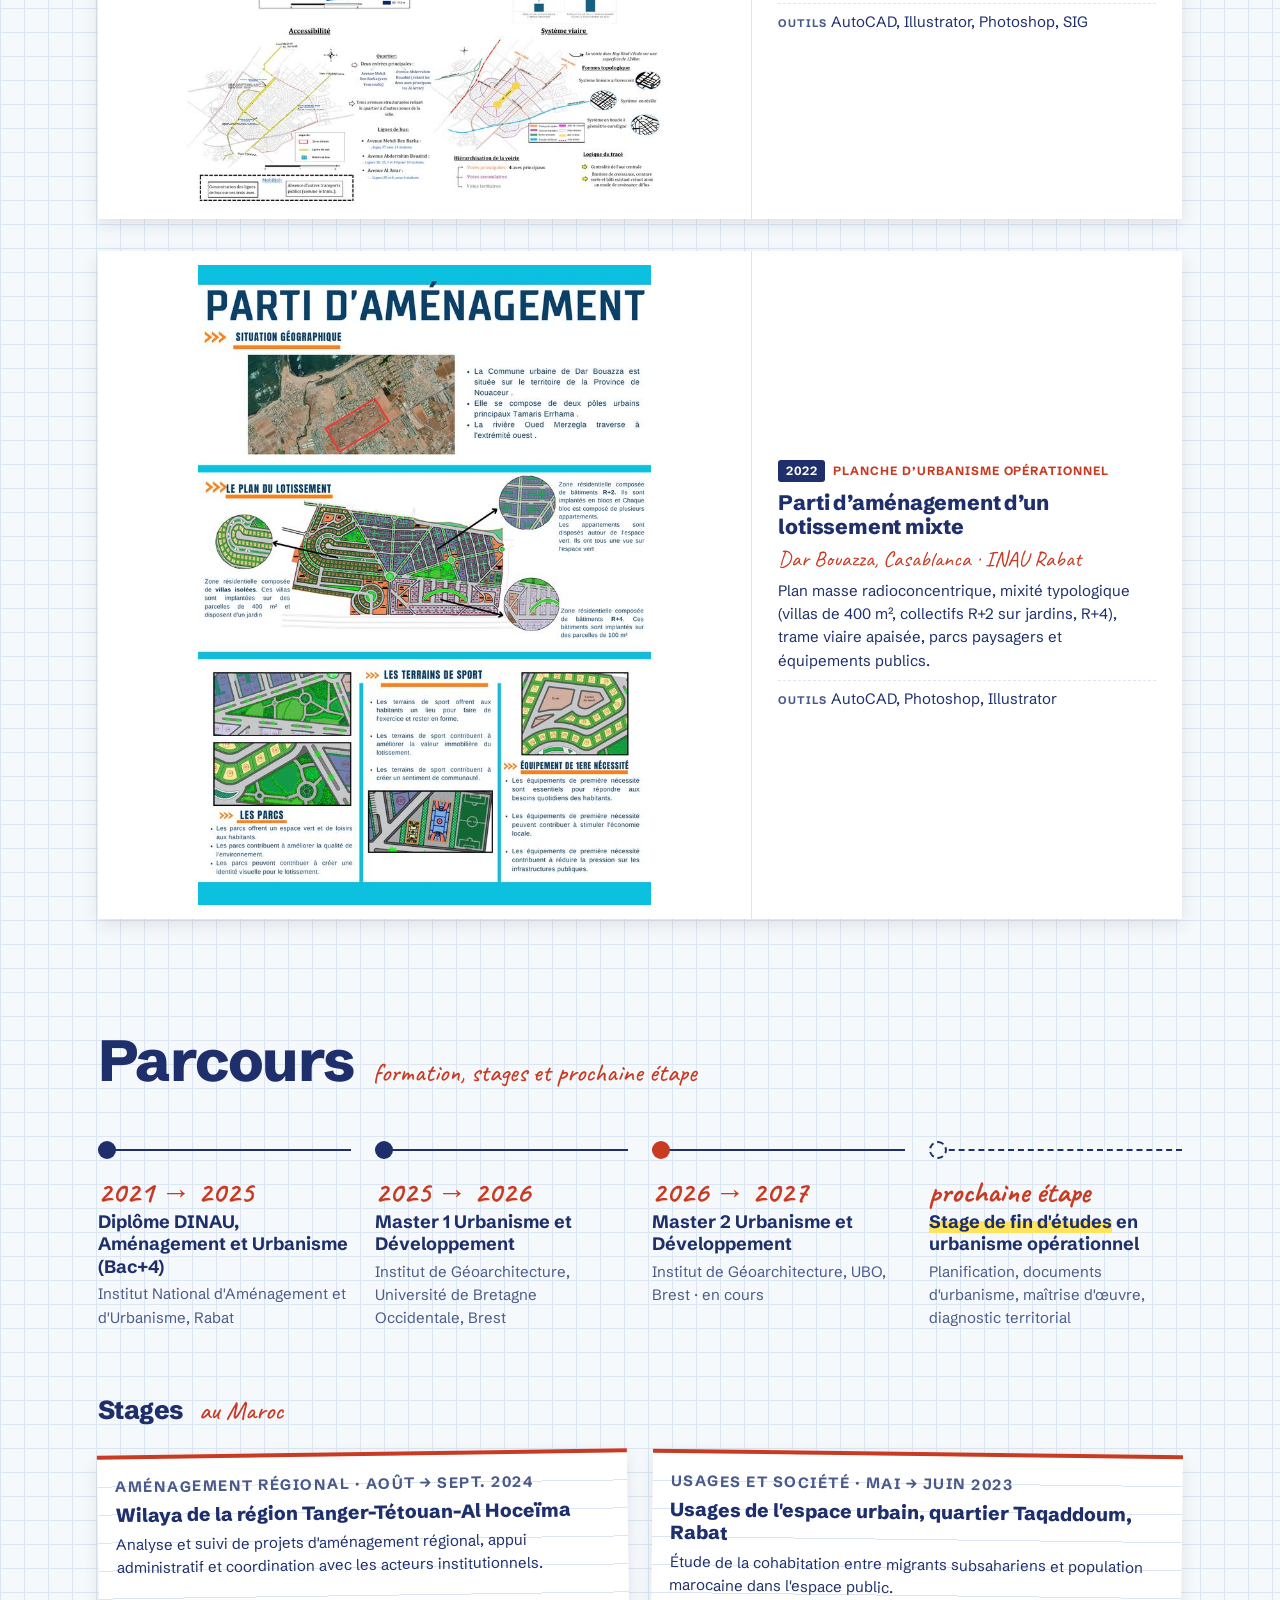
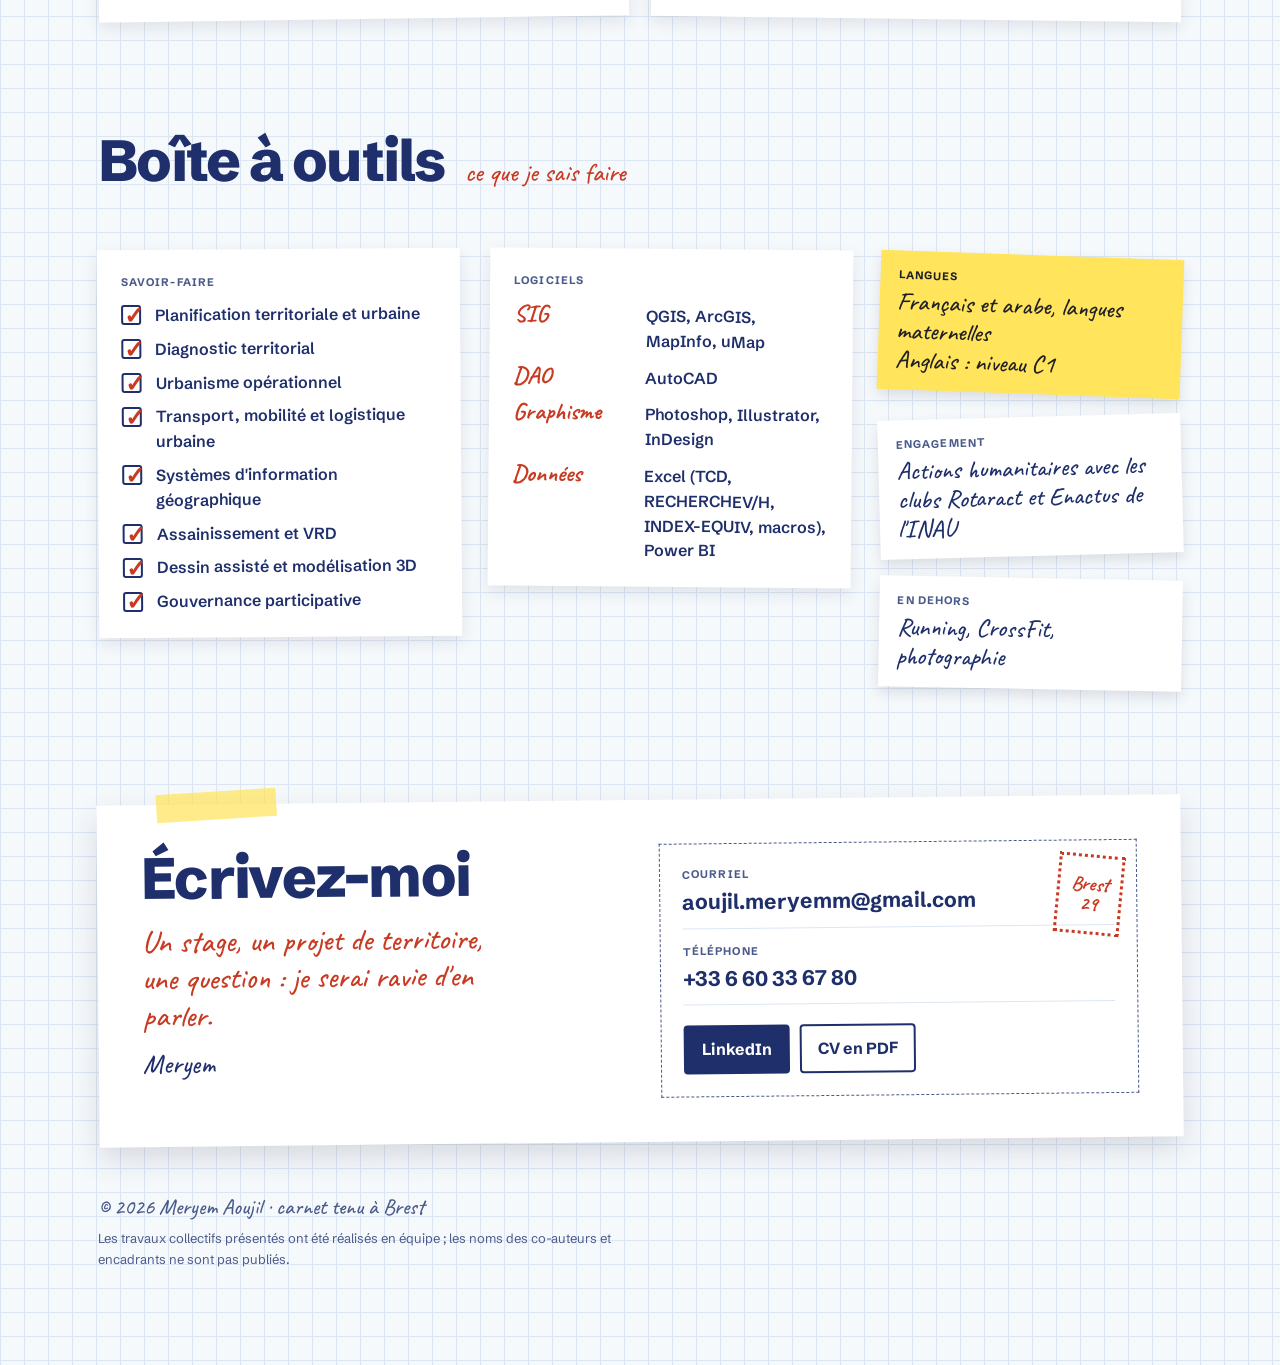
==== commit b6e5f0bb: "Site perso" ====
--- a/index.html
+++ b/index.html
@@ -3,20 +3,20 @@
 <head>
   <meta charset="utf-8">
   <meta name="viewport" content="width=device-width, initial-scale=1, viewport-fit=cover">
-  <title>Carnet de terrain · Portfolio d'urbanisme</title>
-  <meta name="description" content="Portfolio d'urbanisme au style carnet de terrain : projets entre Rabat et Brest. Version de démonstration anonymisée.">
-  <!-- Version de démonstration : on demande aux moteurs de recherche de ne pas indexer la page. -->
+  <title>Meryem Aoujil · Urbaniste</title>
+  <meta name="description" content="Portfolio de Meryem Aoujil, étudiante en Master 2 Urbanisme et Développement à l'Institut de Géoarchitecture de Brest : projets d'urbanisme, cartographie SIG et planches, entre Rabat et Brest.">
+  <meta name="author" content="Meryem Aoujil">
+  <!-- Tant que le portfolio n'est pas officiellement lancé, on demande aux moteurs de recherche de ne pas l'indexer.
+       Pour le rendre visible sur Google : supprimer cette ligne et le fichier robots.txt. -->
   <meta name="robots" content="noindex, nofollow, noarchive">
   <meta name="theme-color" content="#F6F9FC">
 
-  <!-- Aperçu lors du partage du lien (LinkedIn, messageries…) -->
   <meta property="og:type" content="website">
   <meta property="og:locale" content="fr_FR">
-  <meta property="og:title" content="Carnet de terrain · Portfolio d'urbanisme">
-  <meta property="og:description" content="Projets d'urbanisme entre Rabat et Brest. Version de démonstration.">
+  <meta property="og:title" content="Meryem Aoujil · Urbaniste">
+  <meta property="og:description" content="Projets d'urbanisme, cartographie SIG et planches, entre Rabat et Brest. Recherche un stage de fin d'études en urbanisme opérationnel.">
 
   <link rel="icon" href="assets/img/favicon.svg" type="image/svg+xml">
-
   <link rel="preconnect" href="https://fonts.googleapis.com">
   <link rel="preconnect" href="https://fonts.gstatic.com" crossorigin>
   <link rel="stylesheet" href="https://fonts.googleapis.com/css2?family=Caveat:wght@500;700&family=Schibsted+Grotesk:wght@400..800&display=swap">
@@ -27,13 +27,15 @@
 
   <div class="wrap">
     <header class="site-header">
-      <a class="brand" href="#top">Carnet de terrain</a>
+      <a class="brand" href="#top">Carnet de Meryem</a>
       <nav class="nav" aria-label="Navigation principale">
-        <a href="#projets">Fiches de terrain</a>
+        <a href="#profil">Profil</a>
+        <a href="#projets">Projets</a>
+        <a href="#cartographie">Cartographie</a>
+        <a href="#planches">Planches</a>
         <a href="#parcours">Parcours</a>
-        <a href="#outils">Outils</a>
         <a href="#contact">Contact</a>
-        <a class="nav__cv" href="#contact">CV sur demande</a>
+        <a class="nav__cv" href="assets/docs/CV-Meryem-Aoujil.pdf" target="_blank" rel="noopener">CV en PDF</a>
       </nav>
     </header>
   </div>
@@ -41,19 +43,20 @@
   <main id="contenu">
     <div class="wrap">
 
-      <!-- ============ ACCUEIL ============ -->
+      <!-- ================= ACCUEIL ================= -->
       <section class="hero" id="top" aria-labelledby="titre">
         <div class="hero__text">
-          <p class="hand hero__kicker">Notes de terrain, de Rabat à Brest, 2023 → 2027</p>
-          <h1 class="hero__title" id="titre">Prénom <span class="hl">Nom</span></h1>
-          <p class="hero__lead">Urbaniste en formation, en Master 2 Urbanisme et Développement à l'Institut de Géoarchitecture de Brest. J'arpente les quartiers, j'écoute les habitants et je traduis ce que j'observe en diagnostic et en plan d'actions.</p>
+          <p class="hand hero__kicker">Notes de terrain, de Rabat à Brest</p>
+          <h1 class="hero__title" id="titre">Meryem <span class="hl">Aoujil</span></h1>
+          <p class="hero__lead">Étudiante en Master 2 Urbanisme et Développement à l'Institut de Géoarchitecture de Brest, formée à l'INAU de Rabat. Je travaille du diagnostic de terrain jusqu'au projet : enquêtes, cartographie SIG, planification et urbanisme opérationnel.</p>
           <div class="hero__status">
-            <p class="badge">Je cherche un stage de fin d'études en urbanisme opérationnel</p>
-            <!-- À COMPLÉTER : période et durée du stage -->
-            <p class="hand hero__dates">← disponible : [dates à préciser]</p>
+            <p class="badge">Je recherche un stage de fin d'études en urbanisme opérationnel</p>
+            <!-- Pour afficher les disponibilités, ajouter par exemple :
+                 <p class="hand hero__dates">← disponible d'avril à septembre 2027</p> -->
           </div>
           <p class="hero__links">
-            <a class="link-under" href="#projets">Ouvrir les fiches de terrain ↓</a>
+            <a class="link-under" href="#projets">Voir les projets ↓</a>
+            <a class="link-under" href="assets/docs/CV-Meryem-Aoujil.pdf" target="_blank" rel="noopener">Télécharger le CV</a>
             <a class="link-under link-under--accent" href="#contact">Me contacter</a>
           </p>
         </div>
@@ -61,16 +64,14 @@
         <div class="hero__visual">
           <figure class="polaroid polaroid--hero">
             <span class="tape tape--center" aria-hidden="true"></span>
-            <!-- Photo retirée pour la démonstration. Version officielle : <img src="assets/img/portrait.jpg" alt="Portrait de …"> -->
-            <img src="assets/img/portrait-a-venir.svg" alt="" width="400" height="500">
-            <figcaption class="hand">photo à venir</figcaption>
+            <img src="assets/img/portrait.jpg" alt="Portrait de Meryem Aoujil" width="522" height="652">
+            <figcaption class="hand">Brest · Master 2</figcaption>
           </figure>
           <p class="postit hand">Formée à l'INAU de Rabat, puis à l'UBO de Brest ✓</p>
         </div>
       </section>
 
-      <!-- ============ TRAJET ============ -->
-      <section class="trajet card" aria-label="Mon trajet de Rabat à Brest">
+      <section class="trajet card" aria-label="En bref">
         <div class="trajet__point">
           <span class="dot dot--accent" aria-hidden="true"></span>
           <p><strong>Rabat</strong><span>INAU · 2021 – 2025</span></p>
@@ -78,7 +79,7 @@
         <div class="trajet__line">
           <span class="hand">≈ 1 610 km à vol d'oiseau</span>
           <span class="trajet__dash" aria-hidden="true"></span>
-          <span class="trajet__sub">7 projets en chemin, du quartier à la région</span>
+          <span class="trajet__sub">du quartier à la région</span>
         </div>
         <div class="trajet__point">
           <span class="dot" aria-hidden="true"></span>
@@ -86,15 +87,55 @@
         </div>
       </section>
 
-      <!-- ============ PROJETS ============ -->
+      <!-- ================= PROFIL ================= -->
+      <section class="section" id="profil" aria-labelledby="titre-profil">
+        <div class="section__head">
+          <h2 class="section__title" id="titre-profil">Profil</h2>
+          <p class="hand section__note">trois façons d'aborder un territoire</p>
+        </div>
+        <p class="section__intro">Mon parcours entre le Maroc et la Bretagne m'a appris à lire des territoires très différents, de la médina historique à la frange périurbaine. Je m'intéresse particulièrement aux mobilités, aux ressources des périphéries et à la façon dont les habitants vivent les projets.</p>
+        <div class="profile">
+          <a class="profile__item card" href="#projets" style="--tilt:-0.6deg">
+            <p class="profile__num hand">A</p>
+            <h3>Diagnostic et terrain</h3>
+            <p>Enquêtes auprès des habitants, relevés d'obstacles, analyse du jeu d'acteurs entre bailleurs, opérateurs et collectivités.</p>
+            <span class="profile__link">Voir les études de cas →</span>
+          </a>
+          <a class="profile__item card" href="#cartographie" style="--tilt:0.5deg">
+            <p class="profile__num hand">B</p>
+            <h3>Cartographie et SIG</h3>
+            <p>Analyses spatiales sous QGIS et ArcGIS, de l'échelle d'un boulevard à celle d'une région entière.</p>
+            <span class="profile__link">Voir les cartes →</span>
+          </a>
+          <a class="profile__item card" href="#planches" style="--tilt:-0.4deg">
+            <p class="profile__num hand">C</p>
+            <h3>Planification et projet</h3>
+            <p>Schémas d'orientation, plans masse, scénarios opérationnels et phasage, mis en forme sur planches A0 à A2.</p>
+            <span class="profile__link">Voir les planches →</span>
+          </a>
+        </div>
+
+        <div class="partners" aria-labelledby="titre-partenaires">
+          <h3 class="label" id="titre-partenaires">Partenaires et commanditaires de mes ateliers</h3>
+          <ul class="partners__list">
+            <li class="partners__logo"><a href="#p01"><img src="assets/img/logos/logo-bmh.png" alt="Brest Métropole Habitat" width="494" height="307" loading="lazy"></a></li>
+            <!-- Pour ajouter un logo : remplacer le texte par <img src="assets/img/logos/nom.png" alt="Nom du partenaire"> -->
+            <li><a href="#p03"><strong>Quimper Bretagne Occidentale</strong><span>Logistique urbaine</span></a></li>
+            <li><a href="#p03"><strong>Cerema · InTerLUD+</strong><span>Programme national</span></a></li>
+            <li><a href="#parcours"><strong>Wilaya Tanger-Tétouan-Al Hoceïma</strong><span>Stage, 2024</span></a></li>
+          </ul>
+        </div>
+      </section>
+
+      <!-- ================= PROJETS ================= -->
       <section class="section" id="projets" aria-labelledby="titre-projets">
         <div class="section__head">
-          <h2 class="section__title" id="titre-projets">Fiches de terrain</h2>
-          <p class="hand section__note">7 projets, du plus récent au plus ancien</p>
-        </div>
-
-        <!-- Fiche 01 -->
-        <article class="fiche card" id="p01" style="--tilt:-0.5deg; --tape-left:48px">
+          <h2 class="section__title" id="titre-projets">Études de cas</h2>
+          <p class="hand section__note">du projet en cours aux travaux de Master 1</p>
+        </div>
+
+        <!-- Projet 01 : ANRU, Brest (projet actuel) -->
+        <article class="fiche card" id="p01" style="--tape-left:48px; --tape-tilt:-3deg">
           <span class="tape" aria-hidden="true"></span>
           <header class="fiche__meta">
             <p class="fiche__num hand" aria-label="Projet 01">01</p>
@@ -106,62 +147,36 @@
             </dl>
           </header>
           <div class="fiche__body">
-            <figure class="polaroid fiche__figure" style="--tilt:-1.5deg">
-              <!-- À REMPLACER par : <img src="assets/img/projets/01-anru.jpg" alt="Description de l'image"> -->
-              <div class="placeholder hand">photo de terrain ou carte des usages à coller ici</div>
-              <figcaption class="hand">fig. 1 · [légende à préciser]</figcaption>
+            <figure class="partner">
+              <figcaption class="label">Partenaire</figcaption>
+              <img src="assets/img/logos/logo-bmh.png" alt="Brest Métropole Habitat" width="494" height="307">
             </figure>
             <div class="fiche__content">
-              <p class="tags"><span class="tags__theme">Renouvellement urbain</span><span class="tags__hl">En cours</span></p>
+              <p class="tags"><span class="tags__hl">En cours</span><span class="tags__theme">Projet actuel · Master 2</span><span class="tags__muted">Renouvellement urbain</span></p>
               <h3 class="fiche__title">ANRU : réception et vécu d'un programme</h3>
-              <p class="fiche__lead">Atelier mené avec Brest Métropole Habitat pour confronter les ambitions d'un programme de renouvellement urbain aux réalités du quartier.</p>
+              <p class="fiche__lead">Avec Brest Métropole Habitat, un diagnostic d'usage et sociologique de la rénovation urbaine, pour confronter les ambitions du programme aux réalités du quartier.</p>
+            </div>
+          </div>
+          <div class="steps steps--two">
+            <div class="step">
+              <h4 class="step__title"><span class="hand">1.</span> Méthode et terrain</h4>
               <ul class="arrows">
-                <li><strong>Diagnostic d'usage et enquête de terrain :</strong> recueil des attentes et des retours des habitants sur la réception du programme et le vécu des transformations.</li>
-                <li><strong>Jeu d'acteurs et gouvernance :</strong> interactions entre bailleur social, opérateurs et tutelles.</li>
+                <li>Enquêtes de terrain et recueil qualitatif des retours des habitants sur les transformations du quartier.</li>
+                <li>Cartographie des acteurs et analyse des interactions entre bailleur social, opérateurs et collectivités.</li>
               </ul>
-              <!-- À COMPLÉTER : rôle personnel dans le projet -->
-              <p class="role"><span class="hl-soft">Mon rôle</span> <span class="hand">[à préciser]</span></p>
+            </div>
+            <div class="step">
+              <h4 class="step__title"><span class="hand">2.</span> Résultats attendus</h4>
+              <p>Évaluation des besoins réels des résidents et recommandations d'ajustement pour les futurs aménagements d'espaces publics.</p>
+              <p class="hand step__note">Rapport et cartographie des usages à venir à l'issue de l'atelier, en avril 2027.</p>
             </div>
           </div>
         </article>
-
-        <!-- Fiche 02 -->
-        <article class="fiche card fiche--reverse" id="p02" style="--tilt:0.4deg; --tape-left:auto; --tape-right:64px; --tape-tilt:4deg">
+        <!-- Projet 02 : Biométropole -->
+        <article class="fiche card" id="p02" style="--tape-left:46%; --tape-tilt:-2deg">
           <span class="tape" aria-hidden="true"></span>
           <header class="fiche__meta">
             <p class="fiche__num hand" aria-label="Projet 02">02</p>
-            <dl>
-              <div><dt class="label">Lieu</dt><dd class="hand">Quimper</dd></div>
-              <div><dt class="label">Dates</dt><dd class="hand">oct. 2025 → mars 2026</dd></div>
-              <div><dt class="label">Cadre</dt><dd class="hand">atelier professionnel</dd></div>
-              <div><dt class="label">Échelle</dt><dd class="hand">agglomération</dd></div>
-            </dl>
-          </header>
-          <div class="fiche__body">
-            <figure class="polaroid fiche__figure" style="--tilt:1.8deg">
-              <!-- À REMPLACER par : <img src="assets/img/projets/02-logistique.jpg" alt="Description de l'image"> -->
-              <div class="placeholder hand">carte des flux de livraison à coller ici</div>
-              <figcaption class="hand">fig. 2 · [légende à préciser]</figcaption>
-            </figure>
-            <div class="fiche__content">
-              <p class="tags"><span class="tags__theme">Mobilité et logistique</span></p>
-              <h3 class="fiche__title">Logistique urbaine durable</h3>
-              <p class="fiche__lead">Diagnostic et plan d'actions sur le transport de marchandises en ville pour Quimper Bretagne Occidentale, dans le cadre du programme national INTERLUD (Cerema).</p>
-              <ul class="arrows">
-                <li><strong>Diagnostic et enjeux :</strong> transport de marchandises en milieu urbain, en particulier le dernier kilomètre.</li>
-                <li><strong>Planification opérationnelle :</strong> planning d'actions concrètes et des ressources nécessaires.</li>
-                <li><strong>Travail avec la collectivité :</strong> échanges avec les services de QBO, sous l'égide de la vice-présidente aux mobilités.</li>
-              </ul>
-              <p class="role"><span class="hl-soft">Mon rôle</span> <span class="hand">[à préciser]</span></p>
-            </div>
-          </div>
-        </article>
-
-        <!-- Fiche 03 -->
-        <article class="fiche card" id="p03" style="--tilt:-0.3deg; --tape-left:46%; --tape-tilt:-2deg">
-          <span class="tape" aria-hidden="true"></span>
-          <header class="fiche__meta">
-            <p class="fiche__num hand" aria-label="Projet 03">03</p>
             <dl>
               <div><dt class="label">Lieu</dt><dd class="hand">Brest et sa frange ouest</dd></div>
               <div><dt class="label">Dates</dt><dd class="hand">2025 → 2026</dd></div>
@@ -169,71 +184,162 @@
               <div><dt class="label">Équipe</dt><dd class="hand">3 étudiants</dd></div>
             </dl>
           </header>
+
           <div class="fiche__body">
-            <figure class="polaroid fiche__figure" style="--tilt:-1deg">
-              <!-- À REMPLACER par : <img src="assets/img/projets/03-biometropole.jpg" alt="Description de l'image"> -->
-              <div class="placeholder hand">plan du projet pour Guilers, Bohars et Saint-Renan à coller ici</div>
-              <figcaption class="hand">fig. 3 · [légende à préciser]</figcaption>
+            <figure class="polaroid fiche__figure">
+              <a class="zoom" href="assets/img/projets/biometropole-couverture.jpg" data-gallery="bio" data-caption="Page de garde du mémoire « Biométropole »"><img src="assets/img/projets/biometropole-couverture-m.jpg" alt="Page de garde du mémoire Biométropole" width="756" height="900" loading="lazy" decoding="async"><span class="zoom__hint" aria-hidden="true">⤢</span></a>
+              <figcaption class="hand">page de garde du mémoire</figcaption>
             </figure>
             <div class="fiche__content">
-              <p class="tags"><span class="tags__theme">Planification · travail collectif</span></p>
+              <p class="tags"><span class="tags__theme">Planification · projet urbain</span></p>
               <h3 class="fiche__title">« Biométropole » : étude pour Brest 2050</h3>
-              <p class="fiche__question hand">Comment les ressources des périphéries peuvent-elles structurer la planification des biométropoles ?</p>
+              <p class="fiche__question hand">Comment les ressources et les dynamiques des périphéries peuvent-elles structurer la planification durable des biométropoles à l'horizon 2050 ?</p>
+              <p class="fiche__lead">Mémoire collectif mené à l'Institut de Géoarchitecture, sous la direction de trois enseignants-chercheurs, avec des soutenances semestrielles devant jury.</p>
+            </div>
+          </div>
+
+          <div class="steps">
+            <div class="step">
+              <h4 class="step__title"><span class="hand">1.</span> Diagnostic</h4>
+              <p>Analyse des vulnérabilités climatiques selon la trajectoire de réchauffement de référence (TRACC) à 2050 et 2100, et du risque de submersion marine mesuré au marégraphe de Brest.</p>
+              <ul class="stats">
+                <li><strong>11 %</strong><span>d'autonomie alimentaire</span></li>
+                <li><strong>88 %</strong><span>des trajets entre intercommunalités faits en voiture</span></li>
+              </ul>
+            </div>
+            <div class="step">
+              <h4 class="step__title"><span class="hand">2.</span> Démarche</h4>
+              <p>Analyse comparative de trois cas européens, Copenhague, Nuremberg et Clermont-Ferrand, puis lecture des ressources agricoles et des mobilités de la frange ouest : Guilers, Bohars, Saint-Renan.</p>
+            </div>
+            <div class="step">
+              <h4 class="step__title"><span class="hand">3.</span> Propositions</h4>
               <ul class="arrows">
-                <li><strong>Analyse comparative :</strong> Copenhague, Nuremberg et Clermont-Ferrand.</li>
-                <li><strong>Outil opérationnel :</strong> proposition d'un Bureau du remembrement urbain.</li>
-                <li><strong>Projet de territoire :</strong> intervention sur la frange ouest de Brest, à Guilers, Bohars et Saint-Renan.</li>
+                <li><strong>Outil institutionnel :</strong> création d'un Bureau du remembrement urbain.</li>
+                <li><strong>Projet opérationnel :</strong> le Hub d'innovation agraire du Vern, avec ferme pédagogique, maraîchage, halle technique R+2 et pôle d'échanges multimodal relié au tram A.</li>
               </ul>
-              <p class="fiche__note">Soutenances semestrielles devant jury.</p>
-              <p class="role"><span class="hl-soft">Ma part du travail</span> <span class="hand">[à préciser]</span></p>
-            </div>
-          </div>
+            </div>
+          </div>
+
+          <div class="compares">
+            <figure class="compare">
+              <div class="compare__frame" style="--pos:50%; aspect-ratio:800 / 449">
+                <img src="assets/img/projets/biometropole-apres.jpg" alt="Entrée du site du Vern : après aménagement" width="800" height="449" loading="lazy" decoding="async">
+                <img class="compare__before" src="assets/img/projets/biometropole-avant.jpg" alt="Entrée du site du Vern : état actuel" width="800" height="449" loading="lazy" decoding="async">
+                <span class="compare__tag compare__tag--before">Avant</span>
+                <span class="compare__tag compare__tag--after">Après</span>
+                <span class="compare__handle" aria-hidden="true"></span>
+                <input class="compare__range" id="compare-vern-1" type="range" min="0" max="100" value="50" aria-label="Comparer l’état actuel et le projet : Entrée du site du Vern">
+              </div>
+              <figcaption class="hand">Entrée du site du Vern<span class="screen-only"> · faites glisser pour comparer</span></figcaption>
+            </figure>
+            <figure class="compare">
+              <div class="compare__frame" style="--pos:50%; aspect-ratio:800 / 449">
+                <img src="assets/img/projets/biometropole-apres-2.jpg" alt="Corridor de mobilité douce : après aménagement" width="800" height="449" loading="lazy" decoding="async">
+                <img class="compare__before" src="assets/img/projets/biometropole-avant-2.jpg" alt="Corridor de mobilité douce : état actuel" width="800" height="449" loading="lazy" decoding="async">
+                <span class="compare__tag compare__tag--before">Avant</span>
+                <span class="compare__tag compare__tag--after">Après</span>
+                <span class="compare__handle" aria-hidden="true"></span>
+                <input class="compare__range" id="compare-vern-2" type="range" min="0" max="100" value="50" aria-label="Comparer l’état actuel et le projet : Corridor de mobilité douce">
+              </div>
+              <figcaption class="hand">Corridor de mobilité douce<span class="screen-only"> · faites glisser pour comparer</span></figcaption>
+            </figure>
+          </div>
+
+          <div class="gallery" aria-label="Visuels du projet Biométropole">
+            <figure class="shot"><a class="zoom" href="assets/img/projets/biometropole-composition.jpg" data-gallery="bio" data-caption="Plan de composition et zonage du Hub du Vern"><img src="assets/img/projets/biometropole-composition-m.jpg" alt="Vue aérienne du site du Vern avec le zonage du projet" width="890" height="687" loading="lazy" decoding="async"><span class="zoom__hint" aria-hidden="true">⤢</span></a><figcaption>Plan de composition et zonage du Hub du Vern</figcaption></figure><figure class="shot"><a class="zoom" href="assets/img/projets/biometropole-plan-masse.jpg" data-gallery="bio" data-caption="Plan de masse du Hub du Vern"><img src="assets/img/projets/biometropole-plan-masse-m.jpg" alt="Plan de masse paysager du Hub du Vern" width="516" height="547" loading="lazy" decoding="async"><span class="zoom__hint" aria-hidden="true">⤢</span></a><figcaption>Plan de masse du Hub du Vern</figcaption></figure><figure class="shot"><a class="zoom" href="assets/img/projets/biometropole-vue-3d.jpg" data-gallery="bio" data-caption="Axonométrie : visuel global du hub"><img src="assets/img/projets/biometropole-vue-3d-m.jpg" alt="Vue en trois dimensions du hub agraire" width="800" height="403" loading="lazy" decoding="async"><span class="zoom__hint" aria-hidden="true">⤢</span></a><figcaption>Axonométrie : visuel global du hub</figcaption></figure><figure class="shot"><a class="zoom" href="assets/img/projets/biometropole-schema-spatial.jpg" data-gallery="bio" data-caption="Axonométrie spatiale du Hub du Vern"><img src="assets/img/projets/biometropole-schema-spatial-m.jpg" alt="Axonométrie des zones du projet : logements, multimodalité, accueil, technique, espace maraîcher" width="900" height="473" loading="lazy" decoding="async"><span class="zoom__hint" aria-hidden="true">⤢</span></a><figcaption>Axonométrie spatiale du Hub du Vern</figcaption></figure><figure class="shot"><a class="zoom" href="assets/img/projets/biometropole-pole-multimodal.jpg" data-gallery="bio" data-caption="Le pôle multimodal du Vern dans la frange ouest"><img src="assets/img/projets/biometropole-pole-multimodal-m.jpg" alt="Carte des intermodalités vertes de la frange ouest de Brest" width="900" height="687" loading="lazy" decoding="async"><span class="zoom__hint" aria-hidden="true">⤢</span></a><figcaption>Le pôle multimodal du Vern dans la frange ouest</figcaption></figure><figure class="shot"><a class="zoom" href="assets/img/projets/biometropole-sequence.jpg" data-gallery="bio" data-caption="Séquence du corridor de mobilité douce"><img src="assets/img/projets/biometropole-sequence-m.jpg" alt="Schéma de la séquence spatiale du corridor de mobilité douce" width="900" height="439" loading="lazy" decoding="async"><span class="zoom__hint" aria-hidden="true">⤢</span></a><figcaption>Séquence du corridor de mobilité douce</figcaption></figure><figure class="shot"><a class="zoom" href="assets/img/projets/biometropole-pem.jpg" data-gallery="bio" data-caption="Plan et perspective du pôle d’échanges multimodal (PEM)"><img src="assets/img/projets/biometropole-pem-m.jpg" alt="Plan et perspective du pôle d’échanges multimodal du Vern" width="844" height="666" loading="lazy" decoding="async"><span class="zoom__hint" aria-hidden="true">⤢</span></a><figcaption>Plan et perspective du pôle d’échanges multimodal (PEM)</figcaption></figure>
+          </div>
+          <!-- Pour préciser le rôle de Meryem, ajouter avant la fermeture de l'article :
+               <p class="role"><span class="hl-soft">Mon rôle</span> <span class="hand">…</span></p> -->
         </article>
 
-        <!-- Projets INAU -->
+        <!-- Projet 03 : Logistique urbaine, Quimper -->
+        <article class="fiche card" id="p03" style="--tape-left:auto; --tape-right:64px; --tape-tilt:4deg">
+          <span class="tape" aria-hidden="true"></span>
+          <header class="fiche__meta">
+            <p class="fiche__num hand" aria-label="Projet 03">03</p>
+            <dl>
+              <div><dt class="label">Lieu</dt><dd class="hand">Quimper</dd></div>
+              <div><dt class="label">Dates</dt><dd class="hand">oct. 2025 → mars 2026</dd></div>
+              <div><dt class="label">Cadre</dt><dd class="hand">atelier professionnel</dd></div>
+              <div><dt class="label">Équipe</dt><dd class="hand">6 étudiants</dd></div>
+            </dl>
+          </header>
+
+          <div class="fiche__body fiche--reverse-body">
+            <figure class="polaroid fiche__figure">
+              <a class="zoom" href="assets/img/projets/quimper-couverture.jpg" data-gallery="quimper" data-caption="Page de garde du rapport final de l’atelier Quimper"><img src="assets/img/projets/quimper-couverture-m.jpg" alt="Page de garde du rapport : camion de livraison dans une rue pavée de Quimper" width="636" height="900" loading="lazy" decoding="async"><span class="zoom__hint" aria-hidden="true">⤢</span></a>
+              <figcaption class="hand">page de garde du rapport final</figcaption>
+            </figure>
+            <div class="fiche__content">
+              <p class="tags"><span class="tags__theme">Mobilité et logistique urbaine</span></p>
+              <h3 class="fiche__title">Logistique urbaine durable à Quimper</h3>
+              <p class="fiche__lead">Pour Quimper Bretagne Occidentale, dans le cadre du programme national InTerLUD+ porté par le Cerema : définir des scénarios d'approvisionnement décarboné pour le centre-ville piéton.</p>
+              <ul class="arrows">
+                <li><strong>Diagnostic :</strong> transport de marchandises en ville, en particulier le dernier kilomètre.</li>
+                <li><strong>Planification opérationnelle :</strong> planning d'actions et ressources nécessaires.</li>
+                <li><strong>Travail avec la collectivité :</strong> échanges avec les services de QBO, sous l'égide de la vice-présidente aux mobilités.</li>
+              </ul>
+            </div>
+          </div>
+
+          <h4 class="block-title">Trois scénarios opérationnels</h4>
+          <div class="scenarios">
+            <article class="scenario"><figure class="polaroid scenario__photo"><a class="zoom" href="assets/img/projets/quimper-cyclologistique.jpg" data-gallery="quimper" data-caption="Scénario 1 · Cyclologistique totale"><img src="assets/img/projets/quimper-cyclologistique-m.jpg" alt="Scénario 1 : Cyclologistique totale" width="600" height="800" loading="lazy" decoding="async"><span class="zoom__hint" aria-hidden="true">⤢</span></a><figcaption class="hand">Scénario 1</figcaption></figure><h4>Cyclologistique totale</h4><p>Boucles logistiques entre les hubs périphériques de Rouillen et de Guélen et des micro-hubs du centre piéton, desservis en vélos-cargos triporteurs et biporteurs.</p></article><article class="scenario"><figure class="polaroid scenario__photo"><a class="zoom" href="assets/img/projets/quimper-nuit.jpg" data-gallery="quimper" data-caption="Scénario 2 · Logistique de nuit"><img src="assets/img/projets/quimper-nuit-m.jpg" alt="Scénario 2 : Logistique de nuit" width="597" height="800" loading="lazy" decoding="async"><span class="zoom__hint" aria-hidden="true">⤢</span></a><figcaption class="hand">Scénario 2</figcaption></figure><h4>Logistique de nuit</h4><p>Approvisionnement hors heures de pointe, de 22 h à 7 h, avec du matériel silencieux certifié Peak, la labellisation Certibruit et une mutualisation dans la zone d’activités du Petit Guélen.</p></article><article class="scenario"><figure class="polaroid scenario__photo"><a class="zoom" href="assets/img/projets/quimper-hybride.jpg" data-gallery="quimper" data-caption="Scénario 3 · Hybride et modèle LOD"><img src="assets/img/projets/quimper-hybride-m.jpg" alt="Scénario 3 : Hybride et modèle LOD" width="600" height="800" loading="lazy" decoding="async"><span class="zoom__hint" aria-hidden="true">⤢</span></a><figcaption class="hand">Scénario 3</figcaption></figure><h4>Hybride et modèle LOD</h4><p>Réaménagement des Halles en plateforme de distribution urbaine, casiers pour commerçants et habitants, corridor de fret entre la gare et le centre.</p></article>
+          </div>
+
+          <div class="gallery" aria-label="Visuels du projet de logistique urbaine">
+            <figure class="shot"><a class="zoom" href="assets/img/projets/quimper-parcours-velo.jpg" data-gallery="quimper" data-caption="Les 3 parcours cyclologistiques (19, 23 et 27 minutes)"><img src="assets/img/projets/quimper-parcours-velo-m.jpg" alt="Graphe des parcours vélo entre le centre de Quimper et les plateformes logistiques" width="531" height="295" loading="lazy" decoding="async"><span class="zoom__hint" aria-hidden="true">⤢</span></a><figcaption>Les 3 parcours cyclologistiques (19, 23 et 27 minutes)</figcaption></figure><figure class="shot"><a class="zoom" href="assets/img/projets/quimper-organisation-nuit.jpg" data-gallery="quimper" data-caption="Organisation de la logistique nocturne"><img src="assets/img/projets/quimper-organisation-nuit-m.jpg" alt="Carte de l’organisation de la logistique de nuit à Quimper" width="526" height="755" loading="lazy" decoding="async"><span class="zoom__hint" aria-hidden="true">⤢</span></a><figcaption>Organisation de la logistique nocturne</figcaption></figure><figure class="shot"><a class="zoom" href="assets/img/projets/quimper-cdu.jpg" data-gallery="quimper" data-caption="Implantations comparées du centre de distribution urbaine"><img src="assets/img/projets/quimper-cdu-m.jpg" alt="Carte comparant deux implantations possibles du centre de distribution urbaine" width="512" height="762" loading="lazy" decoding="async"><span class="zoom__hint" aria-hidden="true">⤢</span></a><figcaption>Implantations comparées du centre de distribution urbaine</figcaption></figure><figure class="shot"><a class="zoom" href="assets/img/projets/quimper-flux-hybrides.jpg" data-gallery="quimper" data-caption="Flux logistiques hybrides : périmètre B et zone piétonne"><img src="assets/img/projets/quimper-flux-hybrides-m.jpg" alt="Plan de Quimper et des flux logistiques hybrides" width="381" height="719" loading="lazy" decoding="async"><span class="zoom__hint" aria-hidden="true">⤢</span></a><figcaption>Flux logistiques hybrides : périmètre B et zone piétonne</figcaption></figure><figure class="shot"><a class="zoom" href="assets/img/projets/quimper-halles-lod.jpg" data-gallery="quimper" data-caption="Plan d’aménagement fonctionnel LOD des Halles"><img src="assets/img/projets/quimper-halles-lod-m.jpg" alt="Plan d’aménagement fonctionnel des Halles en plateforme logistique" width="861" height="605" loading="lazy" decoding="async"><span class="zoom__hint" aria-hidden="true">⤢</span></a><figcaption>Plan d’aménagement fonctionnel LOD des Halles</figcaption></figure>
+          </div>
+        </article>
+
+      </section>
+
+      <!-- ================= CARTOGRAPHIE ================= -->
+      <section class="section" id="cartographie" aria-labelledby="titre-cartes">
+        <div class="section__head">
+          <h2 class="section__title" id="titre-cartes">Cartographie SIG</h2>
+          <p class="hand section__note">9 cartes<span class="screen-only">, cliquez pour agrandir</span></p>
+        </div>
+        <p class="section__intro">Cartes produites sous QGIS et ArcMap, à partir de données ouvertes, de recensements et de relevés de terrain : en Lambert-93 pour la Bretagne, à l'échelle régionale pour le Maroc.</p>
+
         <div class="subsection">
           <div class="section__head section__head--small">
-            <h3 class="subsection__title">À l'INAU de Rabat</h3>
-            <p class="hand section__note">ateliers et stages, 2023 → 2025</p>
-          </div>
-          <div class="index-cards">
-            <article class="index-card" id="p04" style="--tilt:-1deg">
-              <p class="index-card__num hand" aria-label="Projet 04">04</p>
-              <p class="label">Patrimoine · atelier</p>
-              <h4>Réhabilitation de la médina de Safi</h4>
-              <p>Diagnostic patrimonial et proposition de réhabilitation de la médina.</p>
-              <p class="hand index-card__date">déc. 2024 → fév. 2025</p>
-            </article>
-            <article class="index-card" id="p05" style="--tilt:0.8deg">
-              <p class="index-card__num hand" aria-label="Projet 05">05</p>
-              <p class="label">Aménagement régional · stage</p>
-              <h4>Wilaya de la région Tanger-Tétouan-Al Hoceïma</h4>
-              <p>Analyse et suivi de projets d'aménagement régional, appui administratif et coordination avec les acteurs institutionnels.</p>
-              <p class="hand index-card__date">août → sept. 2024</p>
-            </article>
-            <article class="index-card" id="p06" style="--tilt:-0.6deg">
-              <p class="index-card__num hand" aria-label="Projet 06">06</p>
-              <p class="label">Projet urbain · atelier</p>
-              <h4>Grands projets d'aménagement : le Hay Ryad, Rabat</h4>
-              <p>Étude de grands projets d'aménagement et d'urbanisme à partir du quartier Hay Ryad.</p>
-              <p class="hand index-card__date">fév. → juin 2024</p>
-            </article>
-            <article class="index-card" id="p07" style="--tilt:1.1deg">
-              <p class="index-card__num hand" aria-label="Projet 07">07</p>
-              <p class="label">Usages et société · stage</p>
-              <h4>Usages de l'espace urbain, quartier Taqaddoum, Rabat</h4>
-              <p>Cohabitation entre migrants subsahariens et population marocaine dans l'espace public.</p>
-              <p class="hand index-card__date">mai → juin 2023</p>
-            </article>
-          </div>
-        </div>
-      </section>
-
-      <!-- ============ PARCOURS ============ -->
+            <h3 class="subsection__title">Brest, quartier de Lambézellec</h3>
+            <p class="hand section__note">conflits d'usage vélo / automobile</p>
+          </div>
+          <div class="maps maps--wide">
+            <article class="map-card"><a class="zoom map-card__img" href="assets/img/cartes/01-lambezellec.jpg" data-gallery="cartes" data-caption="Carte 01 · Diagnostic spatial des conflits cyclistes à Lambézellec"><img src="assets/img/cartes/01-lambezellec-m.jpg" alt="Diagnostic spatial des conflits cyclistes à Lambézellec" width="900" height="636" loading="lazy" decoding="async"><span class="zoom__hint" aria-hidden="true">⤢</span></a><div class="map-card__body"><p class="map-card__num hand">01</p><h4>Diagnostic spatial des conflits cyclistes à Lambézellec</h4><p>QGIS 3.40, Lambert-93 · couches GéoPays de Brest, obstacles relevés sur le terrain le 17/02/2026, Baromètre Vélo 2025 (FUB)</p></div></article>
+          </div>
+        </div>
+
+        <div class="subsection">
+          <div class="section__head section__head--small">
+            <h3 class="subsection__title">Région Tanger-Tétouan-Al Hoceïma, Maroc</h3>
+            <p class="hand section__note">atlas régional</p>
+          </div>
+          <div class="maps">
+            <article class="map-card"><a class="zoom map-card__img" href="assets/img/cartes/02-armature-urbaine-tta.jpg" data-gallery="cartes" data-caption="Carte 02 · Armature urbaine et infrastructures"><img src="assets/img/cartes/02-armature-urbaine-tta-m.jpg" alt="Armature urbaine et infrastructures" width="900" height="496" loading="lazy" decoding="async"><span class="zoom__hint" aria-hidden="true">⤢</span></a><div class="map-card__body"><p class="map-card__num hand">02</p><h4>Armature urbaine et infrastructures</h4><p>QGIS · cercles proportionnels (métropole de Tanger, villes relais, villes secondaires), réseau routier hiérarchisé, barrages, ports et aéroports</p></div></article><article class="map-card"><a class="zoom map-card__img" href="assets/img/cartes/03-relief-tta.jpg" data-gallery="cartes" data-caption="Carte 03 · Relief et modèle numérique de terrain"><img src="assets/img/cartes/03-relief-tta-m.jpg" alt="Relief et modèle numérique de terrain" width="900" height="899" loading="lazy" decoding="async"><span class="zoom__hint" aria-hidden="true">⤢</span></a><div class="map-card__body"><p class="map-card__num hand">03</p><h4>Relief et modèle numérique de terrain</h4><p>SRTM 1 Arc-Second (USGS), ArcMap et QGIS · hypsométrie et courbes de niveau tous les 500 m, de −38 m à 2 443 m</p></div></article><article class="map-card"><a class="zoom map-card__img" href="assets/img/cartes/04-transports-tta.jpg" data-gallery="cartes" data-caption="Carte 04 · Équipements de transport et ports"><img src="assets/img/cartes/04-transports-tta-m.jpg" alt="Équipements de transport et ports" width="900" height="879" loading="lazy" decoding="async"><span class="zoom__hint" aria-hidden="true">⤢</span></a><div class="map-card__body"><p class="map-card__num hand">04</p><h4>Équipements de transport et ports</h4><p>Gares ONCF, aéroports Ibn Battouta, Sania Ramel et Al Hoceïma, port de Tanger Med et ports de plaisance</p></div></article><article class="map-card"><a class="zoom map-card__img" href="assets/img/cartes/05-population-tta.jpg" data-gallery="cartes" data-caption="Carte 05 · Population municipale par province"><img src="assets/img/cartes/05-population-tta-m.jpg" alt="Population municipale par province" width="900" height="879" loading="lazy" decoding="async"><span class="zoom__hint" aria-hidden="true">⤢</span></a><div class="map-card__body"><p class="map-card__num hand">05</p><h4>Population municipale par province</h4><p>Cercles proportionnels gradués, de 99 401 à 1 487 236 habitants · recensement RGPH</p></div></article><article class="map-card"><a class="zoom map-card__img" href="assets/img/cartes/06-structure-age-tta.jpg" data-gallery="cartes" data-caption="Carte 06 · Âge et état matrimonial par province"><img src="assets/img/cartes/06-structure-age-tta-m.jpg" alt="Âge et état matrimonial par province" width="900" height="870" loading="lazy" decoding="async"><span class="zoom__hint" aria-hidden="true">⤢</span></a><div class="map-card__body"><p class="map-card__num hand">06</p><h4>Âge et état matrimonial par province</h4><p>Diagrammes en secteurs croisant tranches d’âge (moins de 15 ans, 15–59 ans, 60 ans et plus) et statut matrimonial</p></div></article><article class="map-card"><a class="zoom map-card__img" href="assets/img/cartes/07-structure-communes-tta.jpg" data-gallery="cartes" data-caption="Carte 07 · Structure démographique par commune"><img src="assets/img/cartes/07-structure-communes-tta-m.jpg" alt="Structure démographique par commune" width="900" height="870" loading="lazy" decoding="async"><span class="zoom__hint" aria-hidden="true">⤢</span></a><div class="map-card__body"><p class="map-card__num hand">07</p><h4>Structure démographique par commune</h4><p>Analyse multivariée par diagrammes sectoriels communaux sous QGIS</p></div></article><article class="map-card"><a class="zoom map-card__img" href="assets/img/cartes/08-menages-tta.jpg" data-gallery="cartes" data-caption="Carte 08 · Taille moyenne des ménages par commune"><img src="assets/img/cartes/08-menages-tta-m.jpg" alt="Taille moyenne des ménages par commune" width="900" height="875" loading="lazy" decoding="async"><span class="zoom__hint" aria-hidden="true">⤢</span></a><div class="map-card__body"><p class="map-card__num hand">08</p><h4>Taille moyenne des ménages par commune</h4><p>Carte choroplèthe en 3 classes, de 3,4 à 5,5 personnes par ménage : gradient entre littoral et Rif</p></div></article><article class="map-card"><a class="zoom map-card__img" href="assets/img/cartes/09-logements-tta.jpg" data-gallery="cartes" data-caption="Carte 09 · Typologie des logements par commune"><img src="assets/img/cartes/09-logements-tta-m.jpg" alt="Typologie des logements par commune" width="900" height="876" loading="lazy" decoding="async"><span class="zoom__hint" aria-hidden="true">⤢</span></a><div class="map-card__body"><p class="map-card__num hand">09</p><h4>Typologie des logements par commune</h4><p>Diagrammes sectoriels : logements ruraux, appartements, maisons marocaines, villas, habitat sommaire</p></div></article>
+          </div>
+        </div>
+      </section>
+
+      <!-- ================= PLANCHES ================= -->
+      <section class="section" id="planches" aria-labelledby="titre-planches">
+        <div class="section__head">
+          <h2 class="section__title" id="titre-planches">Planches d'urbanisme</h2>
+          <p class="hand section__note">de la plus récente à la plus ancienne</p>
+        </div>
+        <p class="section__intro">Planches réalisées en atelier à l'INAU de Rabat et à l'Institut de Géoarchitecture de Brest. <span class="screen-only">Ouvrez une planche pour la lire en grand format.</span></p>
+        <div class="planches">
+          <article class="planche-card card"><div class="planche-card__frame"><a class="zoom planche-card__img" href="assets/img/planches/daoulas.jpg" data-gallery="planche-0" data-caption="« Tous les chemins mènent à Daoulas »"><img src="assets/img/planches/daoulas-m.jpg" alt="« Tous les chemins mènent à Daoulas »" width="708" height="1000" loading="lazy" decoding="async"><span class="zoom__hint" aria-hidden="true">⤢</span></a></div><div class="planche-card__body"><p class="tags"><span class="tags__year">2026</span><span class="tags__theme">Planche grand format</span></p><h3>« Tous les chemins mènent à Daoulas »</h3><p class="planche-card__place">Daoulas, Finistère · Institut de Géoarchitecture, UBO</p><p>Évolution de l’urbanisation de 1950 à 2020, captation des flux pendulaires de la RN165 (10 000 véhicules par jour) et centralité de services qui polarise 4 000 usagers.</p><p class="planche-card__tools"><span class="label">Outils</span> QGIS, Illustrator, Photoshop</p></div></article><article class="planche-card card"><div class="planche-card__frame"><a class="zoom planche-card__img" href="assets/img/planches/mqam-tolba.jpg" data-gallery="planche-1" data-caption="Schéma d’orientation de Mqam Tolba"><img src="assets/img/planches/mqam-tolba-m.jpg" alt="Schéma d’orientation de Mqam Tolba" width="1000" height="708" loading="lazy" decoding="async"><span class="zoom__hint" aria-hidden="true">⤢</span></a></div><div class="planche-card__body"><p class="tags"><span class="tags__year">2025</span><span class="tags__theme">A0 paysage</span></p><h3>Schéma d’orientation de Mqam Tolba</h3><p class="planche-card__place">Commune rurale, province de Khémisset · INAU Rabat</p><p>Diagnostic d’une commune rurale, désenclavement des douars, projet de souk intercommunal avec Tiflet et Sidi Abderrazak, et trois axes stratégiques alignés sur les objectifs de développement durable 2030.</p><p class="planche-card__tools"><span class="label">Outils</span> QGIS, Illustrator, InDesign</p></div></article><article class="planche-card card"><div class="planche-card__frame"><a class="zoom planche-card__img" href="assets/img/planches/medina-safi.jpg" data-gallery="planche-2" data-caption="Morphogenèse et réhabilitation de la médina de Safi"><img src="assets/img/planches/medina-safi-m.jpg" alt="Morphogenèse et réhabilitation de la médina de Safi" width="1000" height="708" loading="lazy" decoding="async"><span class="zoom__hint" aria-hidden="true">⤢</span></a></div><div class="planche-card__body"><p class="tags"><span class="tags__year">2024</span><span class="tags__theme">A0</span></p><h3>Morphogenèse et réhabilitation de la médina de Safi</h3><p class="planche-card__place">Safi · INAU Rabat</p><p>Analyse morphologique des tissus almohades et mérinides, érosion de la falaise du Ksar El Bahr (projet de digue de 260 m), rupture entre voie ferrée et place de l’Indépendance, circuit touristique sur la muraille.</p><p class="planche-card__tools"><span class="label">Outils</span> AutoCAD, Photoshop, Illustrator, SIG</p></div></article><article class="planche-card card"><div class="planche-card__frame"><a class="zoom planche-card__img" href="assets/img/planches/hay-riad-1.jpg" data-gallery="planche-3" data-caption="Diagnostic des grands projets urbains : Hay Riad · planche 1/2"><img src="assets/img/planches/hay-riad-1-m.jpg" alt="Diagnostic des grands projets urbains : Hay Riad" width="744" height="1000" loading="lazy" decoding="async"><span class="zoom__hint" aria-hidden="true">⤢</span></a><a class="visually-hidden" href="assets/img/planches/hay-riad-2.jpg" data-gallery="planche-3" data-caption="Diagnostic des grands projets urbains : Hay Riad · planche 2/2">Diagnostic des grands projets urbains : Hay Riad · planche 2/2</a><span class="planche-card__pages">2 planches</span></div><div class="planche-card__body"><p class="tags"><span class="tags__year">2023</span><span class="tags__theme">2 planches A2</span></p><h3>Diagnostic des grands projets urbains : Hay Riad</h3><p class="planche-card__place">Rabat · INAU Rabat</p><p>Planche 1 : diagnostic territorial, accessibilité par les quatre grands axes, topographie de plateau (50 à 96 m), réseau viaire de 124 km. Planche 2 : morphologie bâtie, rapport plein/vide de 80/20, plus de 80 % d’espaces libres privatifs, gabarits des villas R+1 aux tours R+27, 94 % de résidentiel.</p><p class="planche-card__tools"><span class="label">Outils</span> AutoCAD, Illustrator, Photoshop, SIG</p></div></article><article class="planche-card card"><div class="planche-card__frame"><a class="zoom planche-card__img" href="assets/img/planches/dar-bouazza.jpg" data-gallery="planche-4" data-caption="Parti d’aménagement d’un lotissement mixte"><img src="assets/img/planches/dar-bouazza-m.jpg" alt="Parti d’aménagement d’un lotissement mixte" width="708" height="1000" loading="lazy" decoding="async"><span class="zoom__hint" aria-hidden="true">⤢</span></a></div><div class="planche-card__body"><p class="tags"><span class="tags__year">2022</span><span class="tags__theme">Planche d’urbanisme opérationnel</span></p><h3>Parti d’aménagement d’un lotissement mixte</h3><p class="planche-card__place">Dar Bouazza, Casablanca · INAU Rabat</p><p>Plan masse radioconcentrique, mixité typologique (villas de 400 m², collectifs R+2 sur jardins, R+4), trame viaire apaisée, parcs paysagers et équipements publics.</p><p class="planche-card__tools"><span class="label">Outils</span> AutoCAD, Photoshop, Illustrator</p></div></article>
+        </div>
+      </section>
+
+      <!-- ================= PARCOURS ================= -->
       <section class="section" id="parcours" aria-labelledby="titre-parcours">
         <div class="section__head">
           <h2 class="section__title" id="titre-parcours">Parcours</h2>
-          <p class="hand section__note">et la prochaine étape</p>
+          <p class="hand section__note">formation, stages et prochaine étape</p>
         </div>
         <ol class="timeline">
           <li>
@@ -258,12 +364,31 @@
             <span class="timeline__dot" aria-hidden="true"></span>
             <p class="hand timeline__date">prochaine étape</p>
             <h3><span class="hl-soft">Stage de fin d'études</span> en urbanisme opérationnel</h3>
-            <p>[période et durée à préciser]</p>
+            <p>Planification, documents d'urbanisme, maîtrise d'œuvre, diagnostic territorial</p>
           </li>
         </ol>
-      </section>
-
-      <!-- ============ OUTILS ============ -->
+
+        <div class="subsection">
+          <div class="section__head section__head--small">
+            <h3 class="subsection__title">Stages</h3>
+            <p class="hand section__note">au Maroc</p>
+          </div>
+          <div class="index-cards">
+            <article class="index-card" style="--tilt:-0.8deg">
+              <p class="label">Aménagement régional · août → sept. 2024</p>
+              <h4>Wilaya de la région Tanger-Tétouan-Al Hoceïma</h4>
+              <p>Analyse et suivi de projets d'aménagement régional, appui administratif et coordination avec les acteurs institutionnels.</p>
+            </article>
+            <article class="index-card" style="--tilt:0.7deg">
+              <p class="label">Usages et société · mai → juin 2023</p>
+              <h4>Usages de l'espace urbain, quartier Taqaddoum, Rabat</h4>
+              <p>Étude de la cohabitation entre migrants subsahariens et population marocaine dans l'espace public.</p>
+            </article>
+          </div>
+        </div>
+      </section>
+
+      <!-- ================= COMPÉTENCES ================= -->
       <section class="section" id="outils" aria-labelledby="titre-outils">
         <div class="section__head">
           <h2 class="section__title" id="titre-outils">Boîte à outils</h2>
@@ -277,6 +402,7 @@
               <li>Diagnostic territorial</li>
               <li>Urbanisme opérationnel</li>
               <li>Transport, mobilité et logistique urbaine</li>
+              <li>Systèmes d'information géographique</li>
               <li>Assainissement et VRD</li>
               <li>Dessin assisté et modélisation 3D</li>
               <li>Gouvernance participative</li>
@@ -287,7 +413,7 @@
             <dl class="software">
               <div><dt class="hand">SIG</dt><dd>QGIS, ArcGIS, MapInfo, uMap</dd></div>
               <div><dt class="hand">DAO</dt><dd>AutoCAD</dd></div>
-              <div><dt class="hand">Graphisme</dt><dd>Photoshop, Illustrator</dd></div>
+              <div><dt class="hand">Graphisme</dt><dd>Photoshop, Illustrator, InDesign</dd></div>
               <div><dt class="hand">Données</dt><dd>Excel (TCD, RECHERCHEV/H, INDEX-EQUIV, macros), Power BI</dd></div>
             </dl>
           </div>
@@ -308,29 +434,28 @@
         </div>
       </section>
 
-      <!-- ============ CONTACT ============ -->
+      <!-- ================= CONTACT ================= -->
       <section class="section section--last" id="contact" aria-labelledby="titre-contact">
         <div class="postcard card" style="--tilt:-0.6deg; --tape-left:60px">
           <span class="tape" aria-hidden="true"></span>
           <div class="postcard__message">
             <h2 class="section__title" id="titre-contact">Écrivez-moi</h2>
             <p class="hand postcard__text">Un stage, un projet de territoire, une question : je serai ravie d'en parler.</p>
-            <p class="hand postcard__sign">[Prénom]</p>
+            <p class="hand postcard__sign">Meryem</p>
           </div>
           <div class="postcard__address">
             <span class="stamp hand" aria-hidden="true">Brest<br>29</span>
-            <!-- Coordonnées retirées pour la démonstration : à ajouter lors de la publication officielle. -->
             <p class="contact-line">
               <span class="label">Courriel</span>
-              <span class="contact-line__value">prenom.nom@exemple.fr</span>
+              <a href="mailto:aoujil.meryemm@gmail.com">aoujil.meryemm@gmail.com</a>
             </p>
             <p class="contact-line">
               <span class="label">Téléphone</span>
-              <span class="contact-line__value">disponible sur demande</span>
+              <a href="tel:+33660336780">+33 6 60 33 67 80</a>
             </p>
             <p class="contact-buttons">
-              <span class="btn btn--ink btn--off">LinkedIn</span>
-              <span class="btn btn--off">CV sur demande</span>
+              <a class="btn btn--ink" href="https://www.linkedin.com/in/aoujil-meryem" target="_blank" rel="noopener">LinkedIn</a>
+              <a class="btn" href="assets/docs/CV-Meryem-Aoujil.pdf" target="_blank" rel="noopener">CV en PDF</a>
             </p>
           </div>
         </div>
@@ -339,8 +464,24 @@
   </main>
 
   <footer class="wrap site-footer">
-    <p class="hand">Version de démonstration · carnet tenu à Brest</p>
+    <p class="hand">© <span id="annee">2026</span> Meryem Aoujil · carnet tenu à Brest</p>
+    <p class="site-footer__note">Les travaux collectifs présentés ont été réalisés en équipe ; les noms des co-auteurs et encadrants ne sont pas publiés.</p>
   </footer>
+
+  <!-- Visionneuse d'images -->
+  <dialog class="lightbox" id="lightbox" aria-label="Visionneuse d'images">
+    <div class="lightbox__bar">
+      <p class="lightbox__count" id="lightbox-count"></p>
+      <a class="lightbox__open" id="lightbox-open" href="#" target="_blank" rel="noopener">Ouvrir en taille réelle ↗</a>
+      <button type="button" class="lightbox__close" id="lightbox-close" aria-label="Fermer">✕</button>
+    </div>
+    <figure class="lightbox__figure">
+      <img id="lightbox-img" src="data:," alt="">
+      <figcaption class="hand" id="lightbox-caption"></figcaption>
+    </figure>
+    <button type="button" class="lightbox__nav lightbox__nav--prev" id="lightbox-prev" aria-label="Image précédente">←</button>
+    <button type="button" class="lightbox__nav lightbox__nav--next" id="lightbox-next" aria-label="Image suivante">→</button>
+  </dialog>
 
   <!--
     Sélecteur de papier, utile pour choisir le style.
--- a/assets/css/style.css
+++ b/assets/css/style.css
@@ -1,5 +1,5 @@
 /* ==========================================================================
-   Portfolio « Carnet de terrain »
+   Portfolio · Meryem Aoujil
    Style « Carnet de terrain » : papier, encre, surligneur, scotch.
    Trois papiers au choix via l'attribut data-paper de la balise <html> :
    (aucun) = quadrillé bleu · "kraft" = kraft pointillé · "millimetre" = millimétré
@@ -404,10 +404,11 @@
   align-items: flex-start;
   gap: 28px 40px;
 }
-.fiche--reverse .fiche__body { flex-direction: row-reverse; }
+.fiche--reverse-body { flex-direction: row-reverse; }
 
 .fiche__figure { flex: 1 1 300px; max-width: 440px; min-width: 0; }
-.fiche__figure img { width: 100%; aspect-ratio: 4 / 3; object-fit: cover; }
+.fiche__figure img { width: 100%; height: auto; }
+.fiche__figure { max-width: 340px; }
 
 .fiche__content {
   flex: 999 1 380px;
@@ -429,6 +430,8 @@
 }
 .tags__theme { color: var(--accent); }
 .tags__hl { background: var(--highlight); color: #1F1F24; padding: 2px 8px; border-radius: 3px; }
+.tags__muted { color: var(--muted); }
+.tags__year { background: var(--ink); color: var(--card); padding: 2px 8px; border-radius: 3px; letter-spacing: .04em; }
 
 .fiche__title {
   font-weight: 800;
@@ -658,12 +661,337 @@
   border-radius: 4px;
 }
 .btn--ink { background: var(--ink); color: var(--card); }
-.btn--off { opacity: 0.45; cursor: default; }
-
-.contact-line__value {
+
+
+/* ---------- 11 bis. Nouveaux blocs : profil, étapes, galeries, cartes, planches ---------- */
+.visually-hidden {
+  position: absolute !important;
+  width: 1px; height: 1px;
+  overflow: hidden;
+  clip: rect(0 0 0 0);
+  white-space: nowrap;
+}
+
+.section__intro { font-size: 1.125rem; max-width: 62ch; margin-top: -16px; }
+
+/* Profil */
+.profile { display: grid; grid-template-columns: repeat(auto-fit, minmax(240px, 1fr)); gap: 24px; }
+.profile__item {
+  display: flex;
+  flex-direction: column;
+  gap: 8px;
+  padding: 22px 24px 24px;
+  text-decoration: none;
+  box-shadow: var(--shadow-sm);
+  transition: transform .2s ease, box-shadow .2s ease;
+}
+.profile__item:hover { opacity: 1; transform: rotate(0deg) translateY(-3px); box-shadow: var(--shadow); }
+.profile__num { font-weight: 700; font-size: 2.5rem; line-height: .9; color: var(--accent); }
+.profile__item h3 { font-weight: 800; font-size: 1.3125rem; line-height: 1.15; }
+.profile__item p { font-size: .9375rem; }
+.profile__link { margin-top: auto; padding-top: 6px; font-weight: 700; font-size: .875rem; color: var(--accent); }
+
+/* Logo partenaire (fiche ANRU) */
+.partner {
+  flex: 0 0 auto;
+  display: flex;
+  flex-direction: column;
+  gap: 10px;
+  width: 230px;
+  max-width: 100%;
+  padding: 14px 18px 18px;
+  background: #FFFFFF;
+  border: 1.5px dashed var(--muted);
+}
+.partner img { width: 100%; height: auto; }
+
+/* Bandeau des partenaires (Profil) */
+.partners { display: flex; flex-direction: column; gap: 12px; }
+.partners__list {
+  list-style: none;
+  padding: 0;
+  display: grid;
+  grid-template-columns: repeat(auto-fit, minmax(190px, 1fr));
+  gap: 12px;
+}
+.partners__list a {
+  height: 100%;
+  min-height: 84px;
+  display: flex;
+  flex-direction: column;
+  justify-content: center;
+  gap: 2px;
+  padding: 12px 16px;
+  background: var(--card);
+  border: 1px solid var(--grid);
+  text-decoration: none;
+  transition: border-color .2s ease;
+}
+.partners__list a:hover { opacity: 1; border-color: var(--ink); }
+.partners__list strong { font-size: .9375rem; line-height: 1.25; }
+.partners__list span { font-size: .8125rem; color: var(--muted); }
+.partners__logo a { align-items: center; background: #FFFFFF; }
+.partners__logo img { width: auto; max-width: 140px; max-height: 60px; }
+
+/* Étapes d'un projet */
+.steps {
+  display: grid;
+  grid-template-columns: repeat(auto-fit, minmax(240px, 1fr));
+  gap: 20px 32px;
+  padding-top: 22px;
+  border-top: 1.5px dashed var(--muted);
+}
+.step { display: flex; flex-direction: column; gap: 10px; min-width: 0; }
+.step p { font-size: .9375rem; }
+.step__title { font-weight: 800; font-size: 1.0625rem; }
+.step__title .hand { font-size: 1.5rem; color: var(--accent); margin-right: 2px; }
+.step__note { font-size: 1.375rem !important; line-height: 1.15; color: var(--accent); }
+.step .arrows li { font-size: .9375rem; }
+
+.stats { list-style: none; padding: 0; display: flex; flex-wrap: wrap; gap: 10px; }
+.stats li {
+  flex: 1 1 120px;
+  display: flex;
+  flex-direction: column;
+  padding: 10px 12px;
+  background: var(--wash);
+  border-left: 3px solid var(--accent);
+}
+.stats strong { font-family: var(--f-hand); font-weight: 700; font-size: 2.25rem; line-height: 1; color: var(--accent); }
+.stats span { font-size: .8125rem; line-height: 1.3; }
+
+.block-title { font-weight: 800; font-size: 1.1875rem; padding-top: 22px; border-top: 1.5px dashed var(--muted); }
+
+/* Vignettes cliquables */
+.zoom {
+  position: relative;
+  display: block;
+  overflow: hidden;
+  background: #FFFFFF;
+  cursor: zoom-in;
+}
+.zoom:hover { opacity: 1; }
+.zoom img { width: 100%; transition: transform .35s ease; }
+.zoom:hover img { transform: scale(1.015); }
+.zoom__hint {
+  position: absolute;
+  right: 8px;
+  bottom: 8px;
+  display: grid;
+  place-items: center;
+  width: 32px;
+  height: 32px;
+  border-radius: 50%;
+  background: rgba(255, 255, 255, .92);
+  color: #1F1F24;
+  font-size: 1rem;
+  box-shadow: 0 2px 6px rgba(0, 0, 0, .18);
+  opacity: 0;
+  transition: opacity .2s ease;
+}
+.zoom:hover .zoom__hint, .zoom:focus-visible .zoom__hint { opacity: 1; }
+@media (hover: none) { .zoom__hint { opacity: 1; } }
+
+/* Galerie de figures d'un projet */
+.gallery {
+  columns: 3 240px;
+  column-gap: 18px;
+}
+.gallery > .shot { break-inside: avoid; margin-bottom: 18px; }
+.shot {
+  background: #FFFFFF;
+  padding: 8px 8px 10px;
+  box-shadow: var(--shadow-sm);
+}
+.shot .zoom img { height: auto; }
+.shot figcaption { padding-top: 8px; font-size: .8125rem; line-height: 1.35; color: #3A3A42; }
+
+/* Comparateur avant / après */
+.compares { display: grid; grid-template-columns: repeat(auto-fit, minmax(280px, 1fr)); gap: 24px; }
+.compare { display: flex; flex-direction: column; gap: 8px; }
+.compare__frame {
+  position: relative;
+  overflow: hidden;
+  max-width: 100%;
+  background: var(--wash);
+  box-shadow: var(--shadow-sm);
+  border: 8px solid #FFFFFF;
+}
+.compare__frame img { position: absolute; inset: 0; width: 100%; height: 100%; object-fit: cover; }
+.compare__before { clip-path: inset(0 calc(100% - var(--pos)) 0 0); }
+.compare__handle {
+  position: absolute;
+  top: 0;
+  bottom: 0;
+  left: var(--pos);
+  width: 3px;
+  margin-left: -1.5px;
+  background: #FFFFFF;
+  box-shadow: 0 0 0 1px rgba(0, 0, 0, .15);
+  pointer-events: none;
+}
+.compare__handle::after {
+  content: "↔";
+  position: absolute;
+  top: 50%;
+  left: 50%;
+  display: grid;
+  place-items: center;
+  width: 38px;
+  height: 38px;
+  margin: -19px 0 0 -19px;
+  border-radius: 50%;
+  background: #FFFFFF;
+  color: #1F1F24;
   font-weight: 700;
-  font-size: clamp(1.0625rem, 1.9vw, 1.3125rem);
-  overflow-wrap: anywhere;
+  box-shadow: 0 2px 8px rgba(0, 0, 0, .25);
+}
+.compare__range {
+  position: absolute;
+  inset: 0;
+  width: 100%;
+  height: 100%;
+  margin: 0;
+  opacity: 0;
+  cursor: ew-resize;
+}
+.compare__range:focus-visible + .compare__handle,
+.compare__frame:focus-within { outline: 3px solid var(--accent); outline-offset: 2px; }
+.compare__tag {
+  position: absolute;
+  top: 10px;
+  padding: 2px 9px;
+  font-size: .75rem;
+  font-weight: 700;
+  letter-spacing: .06em;
+  text-transform: uppercase;
+  background: rgba(255, 255, 255, .92);
+  color: #1F1F24;
+  pointer-events: none;
+}
+.compare__tag--before { left: 10px; }
+.compare__tag--after { right: 10px; }
+.compare figcaption { font-size: 1.3125rem; line-height: 1.15; color: var(--accent); }
+
+/* Scénarios */
+.scenarios { display: grid; grid-template-columns: repeat(auto-fit, minmax(220px, 1fr)); gap: 28px 24px; }
+.scenario { display: flex; flex-direction: column; gap: 8px; }
+.scenario__photo { padding: 8px 8px 36px; transform: none; max-width: 300px; }
+.scenario__photo .zoom img { height: auto; }
+.scenario__photo figcaption { font-size: 1.25rem; bottom: 5px; }
+.scenario h4 { font-weight: 800; font-size: 1.125rem; margin-top: 8px; }
+.scenario p { font-size: .9375rem; }
+
+/* Cartes SIG */
+.maps { display: grid; grid-template-columns: repeat(auto-fill, minmax(230px, 1fr)); gap: 28px 22px; }
+.maps--wide { grid-template-columns: minmax(0, 1fr); }
+.maps--wide .map-card { flex-direction: row; flex-wrap: wrap; }
+.maps--wide .map-card__img { flex: 999 1 520px; border-bottom: 0; border-right: 1px solid var(--grid); }
+.maps--wide .map-card__body { flex: 1 1 240px; justify-content: center; padding: 20px 22px; }
+.maps--wide .map-card h4 { font-size: 1.25rem; }
+.maps--wide .map-card p:not(.map-card__num) { font-size: .9375rem; }
+.map-card {
+  display: flex;
+  flex-direction: column;
+  background: var(--card);
+  box-shadow: var(--shadow-sm);
+}
+.map-card__img { border-bottom: 1px solid var(--grid); background: #FFFFFF; }
+.map-card__img img { height: auto; padding: 8px; }
+.maps--wide .map-card__img img { padding: 0; }
+.map-card__body { display: flex; flex-direction: column; gap: 4px; padding: 12px 16px 16px; }
+.map-card__num { font-weight: 700; font-size: 1.75rem; line-height: .9; color: var(--accent); }
+.map-card h4 { font-weight: 800; font-size: 1.0625rem; line-height: 1.2; }
+.map-card p:not(.map-card__num) { font-size: .8125rem; line-height: 1.4; color: var(--muted); }
+
+/* Planches */
+.planches { display: flex; flex-direction: column; gap: 32px; }
+.planche-card { display: flex; flex-wrap: wrap; align-items: stretch; box-shadow: var(--shadow-sm); }
+.planche-card__frame {
+  flex: 3 1 460px;
+  position: relative;
+  display: flex;
+  align-items: center;
+  justify-content: center;
+  padding: 14px;
+  background: #FFFFFF;
+  border-right: 1px solid var(--grid);
+}
+.planche-card__frame .zoom { width: 100%; }
+.planche-card__img img { height: auto; max-height: 640px; width: auto; max-width: 100%; margin-inline: auto; }
+.planche-card__pages {
+  position: absolute;
+  left: 22px;
+  top: 22px;
+  padding: 3px 10px;
+  background: var(--ink);
+  color: var(--card);
+  font-size: .75rem;
+  font-weight: 700;
+  border-radius: 3px;
+}
+.planche-card__body { flex: 2 1 300px; display: flex; flex-direction: column; justify-content: center; gap: 8px; padding: 22px 26px; }
+.planche-card h3 { font-weight: 800; font-size: 1.3125rem; line-height: 1.15; letter-spacing: -.01em; }
+.planche-card__place { font-family: var(--f-hand); font-size: 1.375rem; line-height: 1.1; color: var(--accent); }
+.planche-card__body > p:not(.tags):not(.planche-card__place) { font-size: .9375rem; }
+.planche-card__tools { padding-top: 6px; border-top: 1px dashed var(--grid); }
+
+/* Visionneuse */
+.lightbox {
+  width: 100vw;
+  height: 100vh;
+  max-width: none;
+  max-height: none;
+  margin: 0;
+  padding: 0;
+  border: 0;
+  background: rgba(14, 16, 24, .94);
+  color: #FFFFFF;
+}
+.lightbox[open] { display: flex; flex-direction: column; }
+.lightbox::backdrop { background: rgba(14, 16, 24, .6); }
+.lightbox__bar {
+  display: flex;
+  align-items: center;
+  gap: 16px;
+  padding: calc(10px + env(safe-area-inset-top, 0px)) max(16px, env(safe-area-inset-right, 0px)) 10px max(16px, env(safe-area-inset-left, 0px));
+  font-size: .875rem;
+}
+.lightbox__count { margin-right: auto; opacity: .8; }
+.lightbox__open { color: #FFFFFF; font-weight: 600; }
+.lightbox__close, .lightbox__nav {
+  display: grid;
+  place-items: center;
+  width: 44px;
+  height: 44px;
+  border: 0;
+  border-radius: 50%;
+  background: rgba(255, 255, 255, .14);
+  color: #FFFFFF;
+  font-size: 1.25rem;
+  cursor: pointer;
+}
+.lightbox__close:hover, .lightbox__nav:hover { background: rgba(255, 255, 255, .26); }
+.lightbox__figure {
+  flex: 1;
+  min-height: 0;
+  display: flex;
+  flex-direction: column;
+  align-items: center;
+  justify-content: center;
+  gap: 10px;
+  padding: 0 64px calc(16px + env(safe-area-inset-bottom, 0px));
+}
+.lightbox__figure img { max-width: 100%; max-height: calc(100% - 44px); object-fit: contain; background: #FFFFFF; }
+.lightbox__figure figcaption { font-size: 1.5rem; text-align: center; }
+.lightbox__nav { position: absolute; top: 50%; margin-top: -22px; }
+.lightbox__nav--prev { left: max(10px, env(safe-area-inset-left, 0px)); }
+.lightbox__nav--next { right: max(10px, env(safe-area-inset-right, 0px)); }
+.lightbox__nav[hidden] { display: none; }
+@media (max-width: 600px) {
+  .lightbox__figure { padding-inline: 8px; }
+  .lightbox__nav { top: auto; bottom: calc(14px + env(safe-area-inset-bottom, 0px)); margin-top: 0; }
+  .lightbox__figure { padding-bottom: calc(72px + env(safe-area-inset-bottom, 0px)); }
 }
 
 /* ---------- 12. Pied de page ---------- */
@@ -671,7 +999,8 @@
   padding-top: 8px;
   padding-bottom: calc(96px + env(safe-area-inset-bottom, 0px));
 }
-.site-footer p { font-size: 1.375rem; color: var(--muted); }
+.site-footer p.hand { font-size: 1.375rem; color: var(--muted); }
+.site-footer__note { font-size: .8125rem; color: var(--muted); max-width: 70ch; margin-top: 4px; }
 
 /* ---------- 13. Sélecteur de papier (à retirer une fois le choix fait) ---------- */
 .paper-switch {
@@ -703,6 +1032,19 @@
 .paper-switch button[aria-pressed="true"] { background: var(--ink); color: var(--card); }
 
 /* ---------- 14. Ajustements ---------- */
+@media (max-width: 560px) {
+  .gallery { columns: 2; column-gap: 12px; }
+  .gallery > .shot { margin-bottom: 12px; }
+  .maps:not(.maps--wide) { grid-template-columns: repeat(2, minmax(0, 1fr)); gap: 16px 12px; }
+  .maps--wide .map-card__img, .planche-card__frame { border-right: 0; border-bottom: 1px solid var(--grid); }
+  .shot { padding: 6px 6px 8px; }
+  .shot figcaption { font-size: .75rem; }
+  .map-card__body { padding: 10px 10px 12px; }
+  .map-card h4 { font-size: .9375rem; }
+  .map-card p:not(.map-card__num) { font-size: .75rem; }
+  .map-card__num { font-size: 1.5rem; }
+}
+
 @media (max-width: 480px) {
   .paper-switch span { display: none; }
   .fiche__meta dd { font-size: 1.375rem; }
@@ -711,10 +1053,48 @@
 
 @media (prefers-reduced-motion: reduce) {
   html { scroll-behavior: auto; }
-}
+  .zoom img, .profile__item { transition: none; }
+}
+
+/* ---------- 15. Version imprimable / PDF ---------- */
+@page { size: A4 landscape; margin: 10mm 12mm 11mm; }
 
 @media print {
-  .paper-switch, .skip-link { display: none; }
-  body { background: #FFFFFF; }
-  .card, .polaroid, .index-card, .note, .postit { transform: none; box-shadow: none; }
-}
+  html { scroll-behavior: auto; }
+  body { -webkit-print-color-adjust: exact; print-color-adjust: exact; }
+
+  /* éléments d'interface inutiles sur papier */
+  .paper-switch, .skip-link, .lightbox, .nav, .hero__links, .zoom__hint,
+  .compare__range, .compare__handle, .profile__link { display: none !important; }
+  .site-header { justify-content: flex-start; padding-block: 8px; }
+
+  /* sauts de page : une grande partie par page, sans couper les blocs */
+  #projets, #cartographie, #planches, #parcours { break-before: page; }
+  .screen-only { display: none; }
+  .shot, .map-card, .planche-card, .index-card, .note, .step, .scenario,
+  .postcard, .profile__item, .timeline li, .partners, .trajet, .compare,
+  .fiche__meta, .tools__block, .stats { break-inside: avoid; }
+  .section__head, h2, h3, h4, .fiche__meta { break-after: avoid; }
+  .section { padding-top: 0; }
+
+  /* comparateurs : les deux états côte à côte */
+  .compare__frame { aspect-ratio: auto !important; display: grid; grid-template-columns: 1fr 1fr; gap: 6px; border: 0; box-shadow: none; background: none; }
+  .compare__frame img { position: static; width: 100%; height: auto; }
+  .compare__before { clip-path: none; order: -1; }
+  .compare__tag--before { left: 8px; }
+  .compare__tag--after { left: calc(50% + 11px); right: auto; }
+  .compare figcaption { font-size: 1.125rem; }
+
+  /* format paysage : chaque projet et chaque planche commence une page */
+  #projets .fiche + .fiche, .planche-card + .planche-card { break-before: page; }
+  .planche-card__frame { flex: 3 1 0; }
+  .planche-card__body { flex: 1.3 1 0; }
+  .planche-card__img img { max-height: 158mm; }
+  .gallery { columns: 4 200px; }
+  .hero { padding-block: 8px 24px; }
+
+  /* adresses lisibles sur papier */
+  .btn[href*="linkedin"]::after { content: " · linkedin.com/in/aoujil-meryem"; font-weight: 500; }
+  .contact-buttons .btn:not([href*="linkedin"]) { display: none; }
+  a { text-decoration: none; }
+}
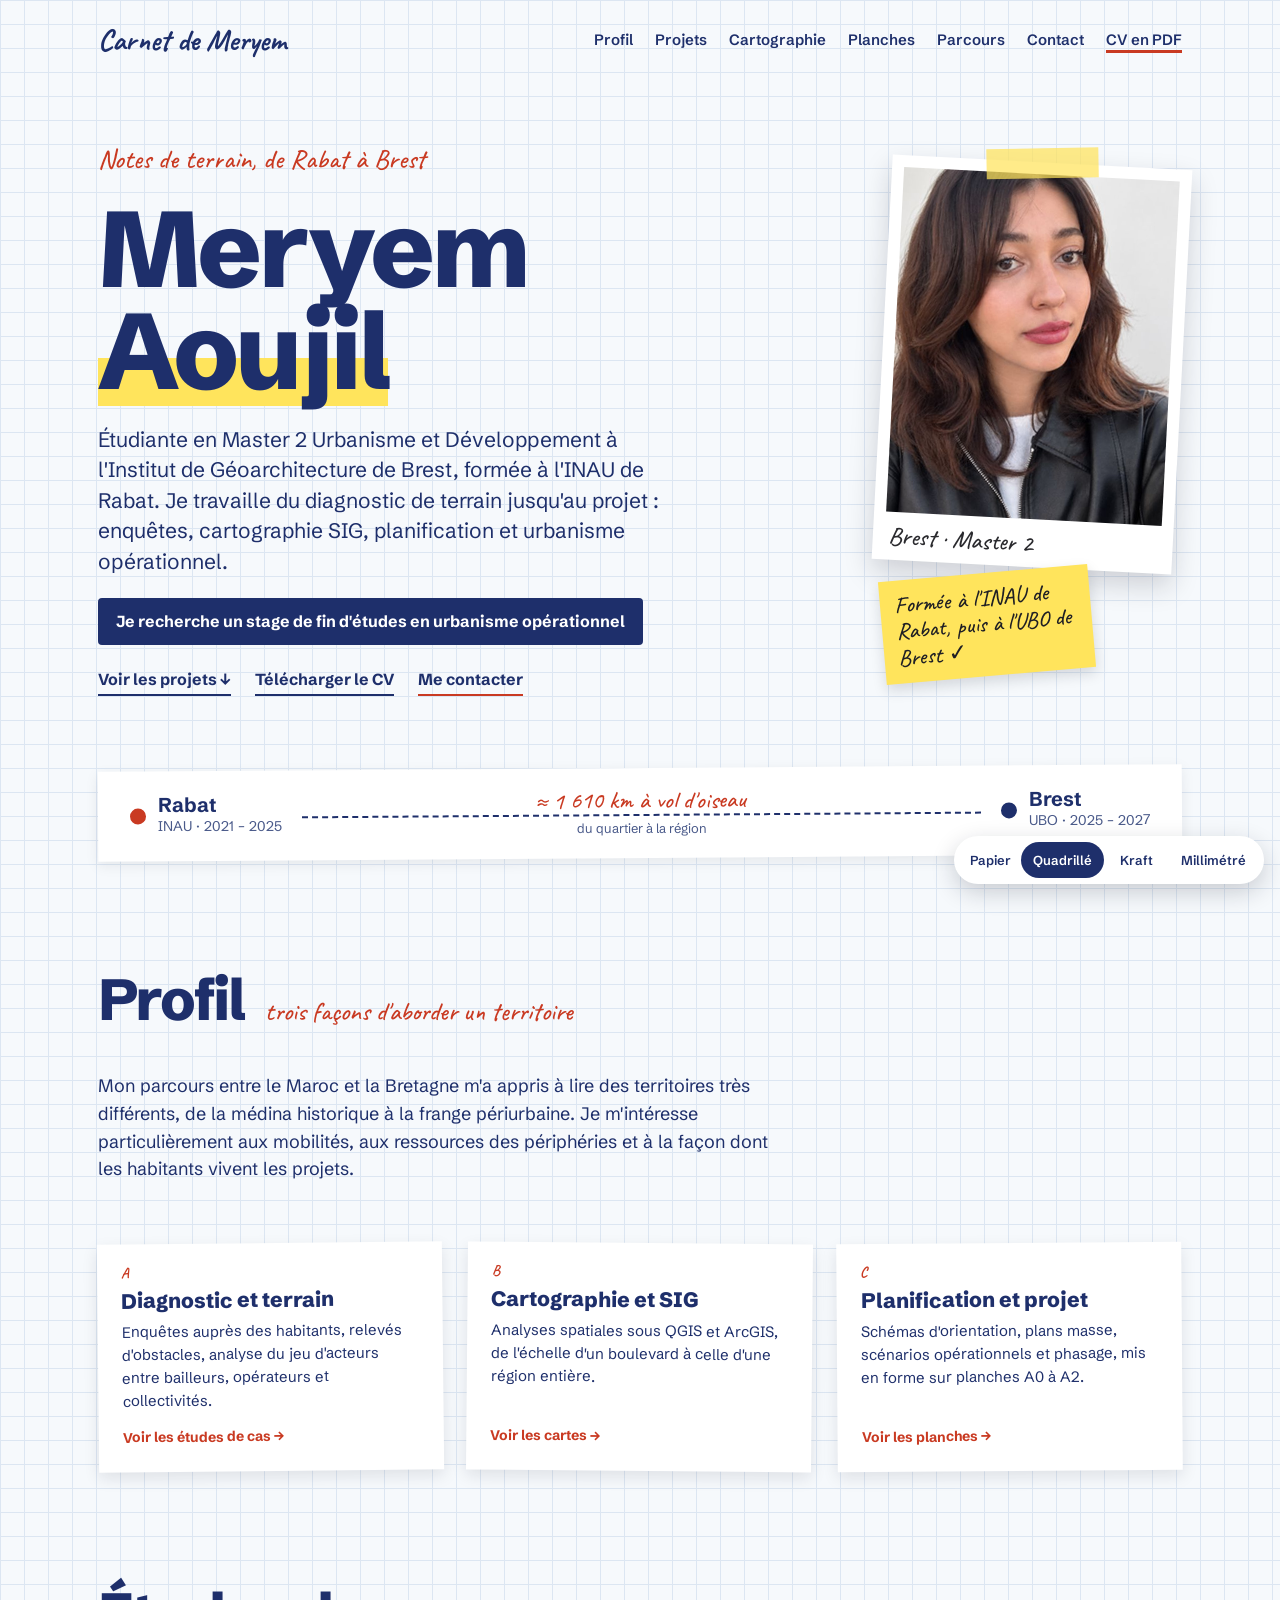
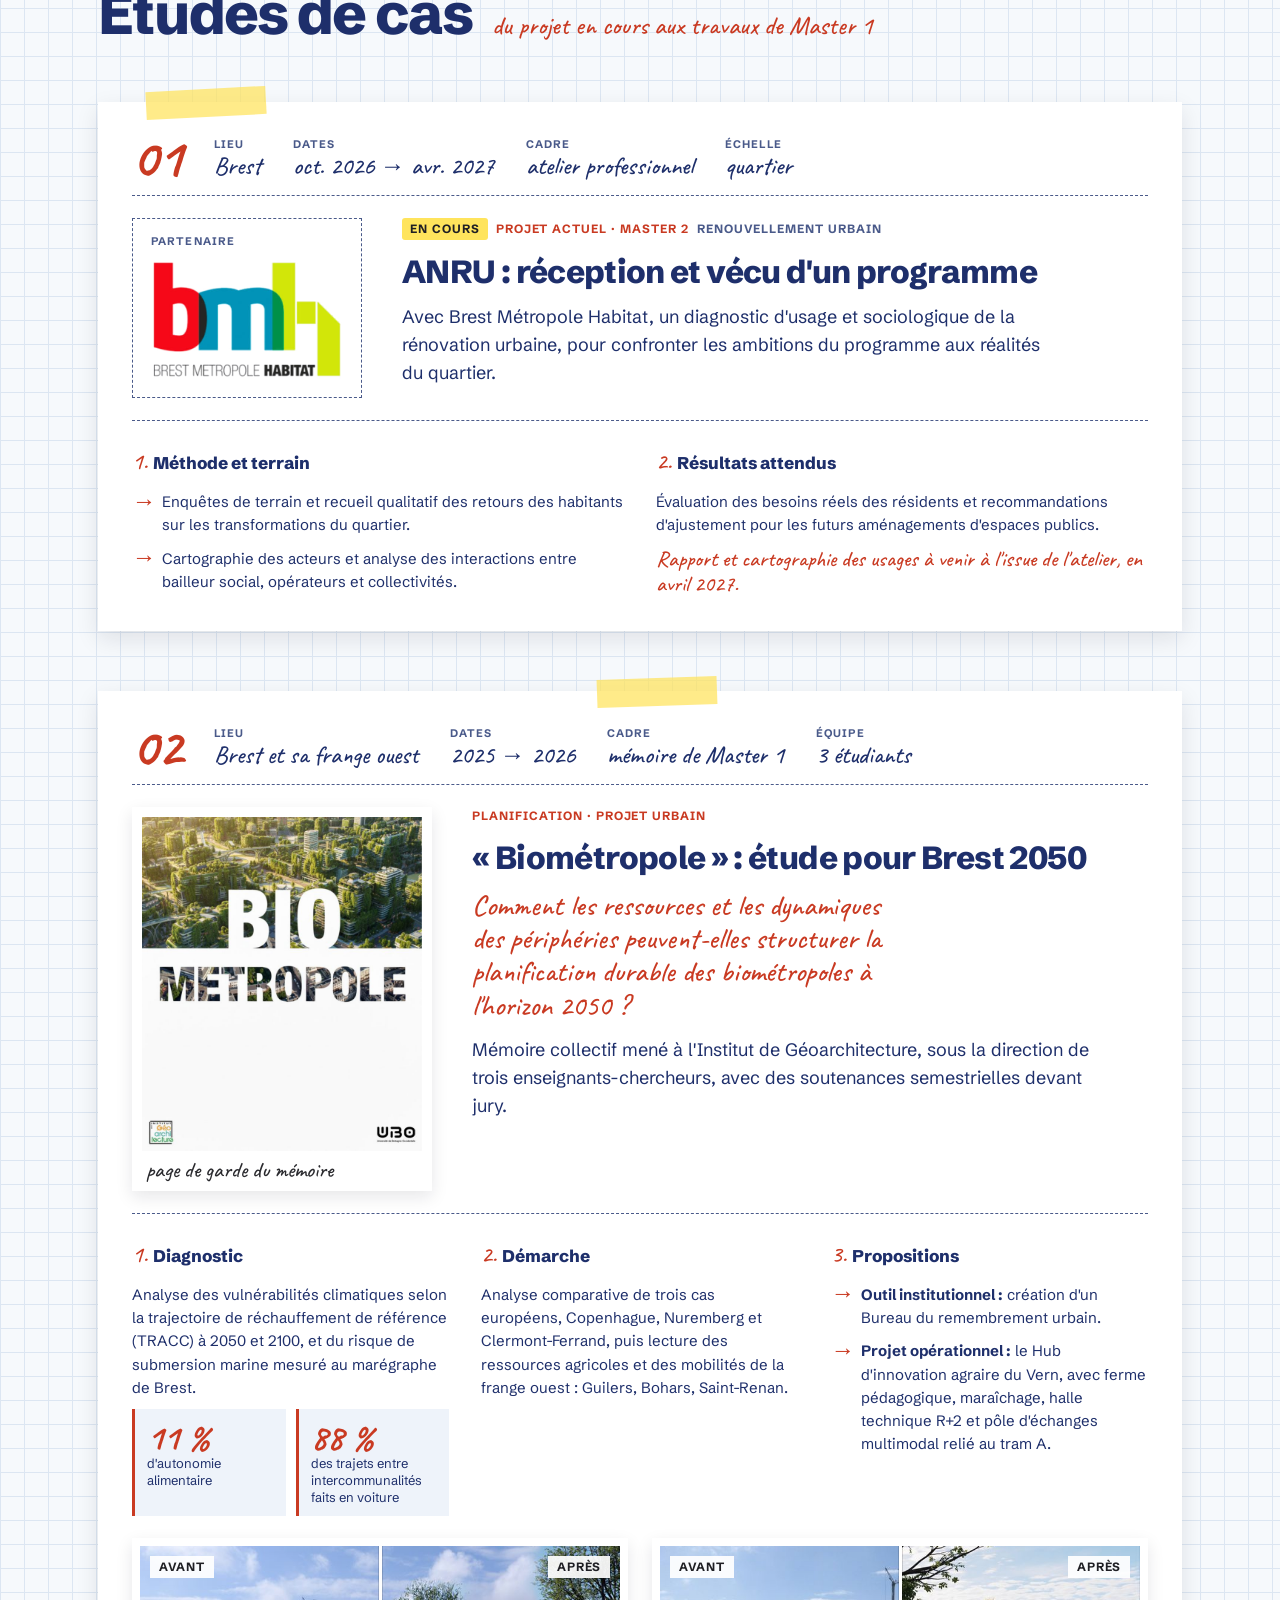
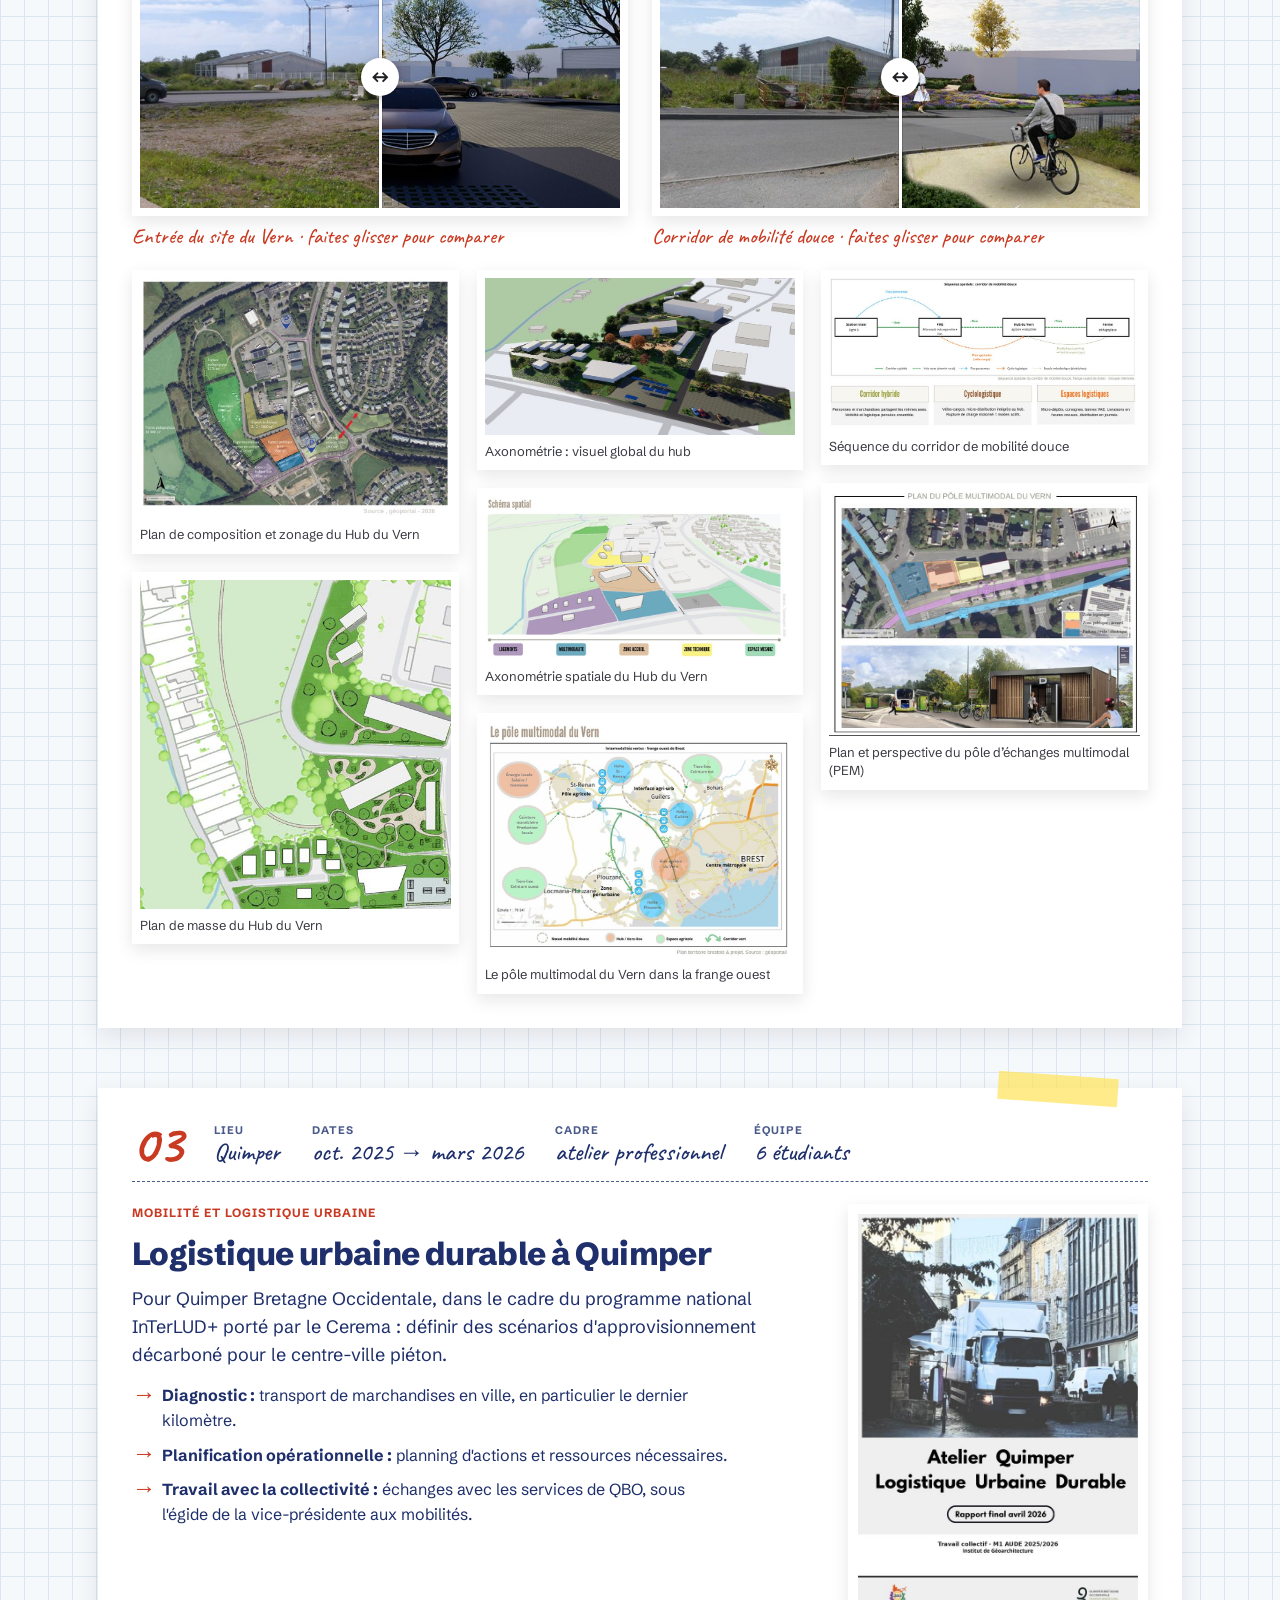
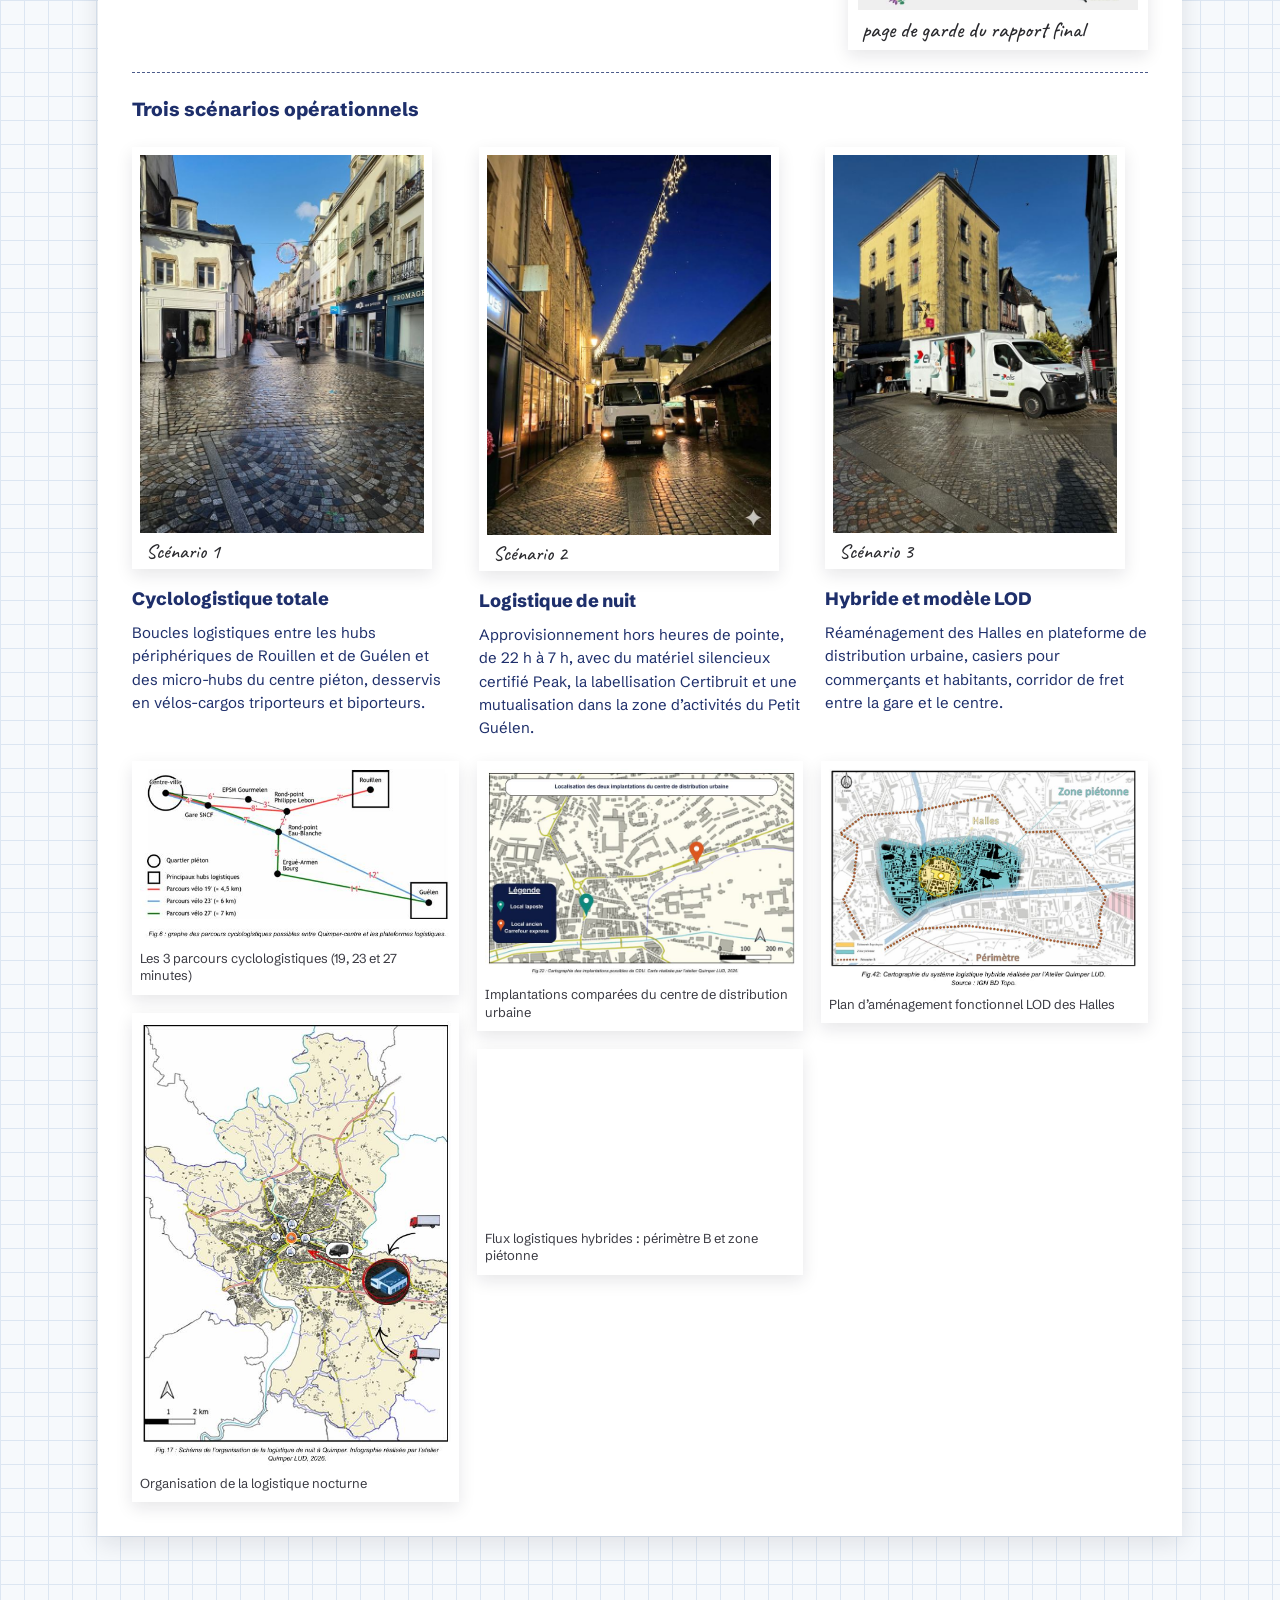
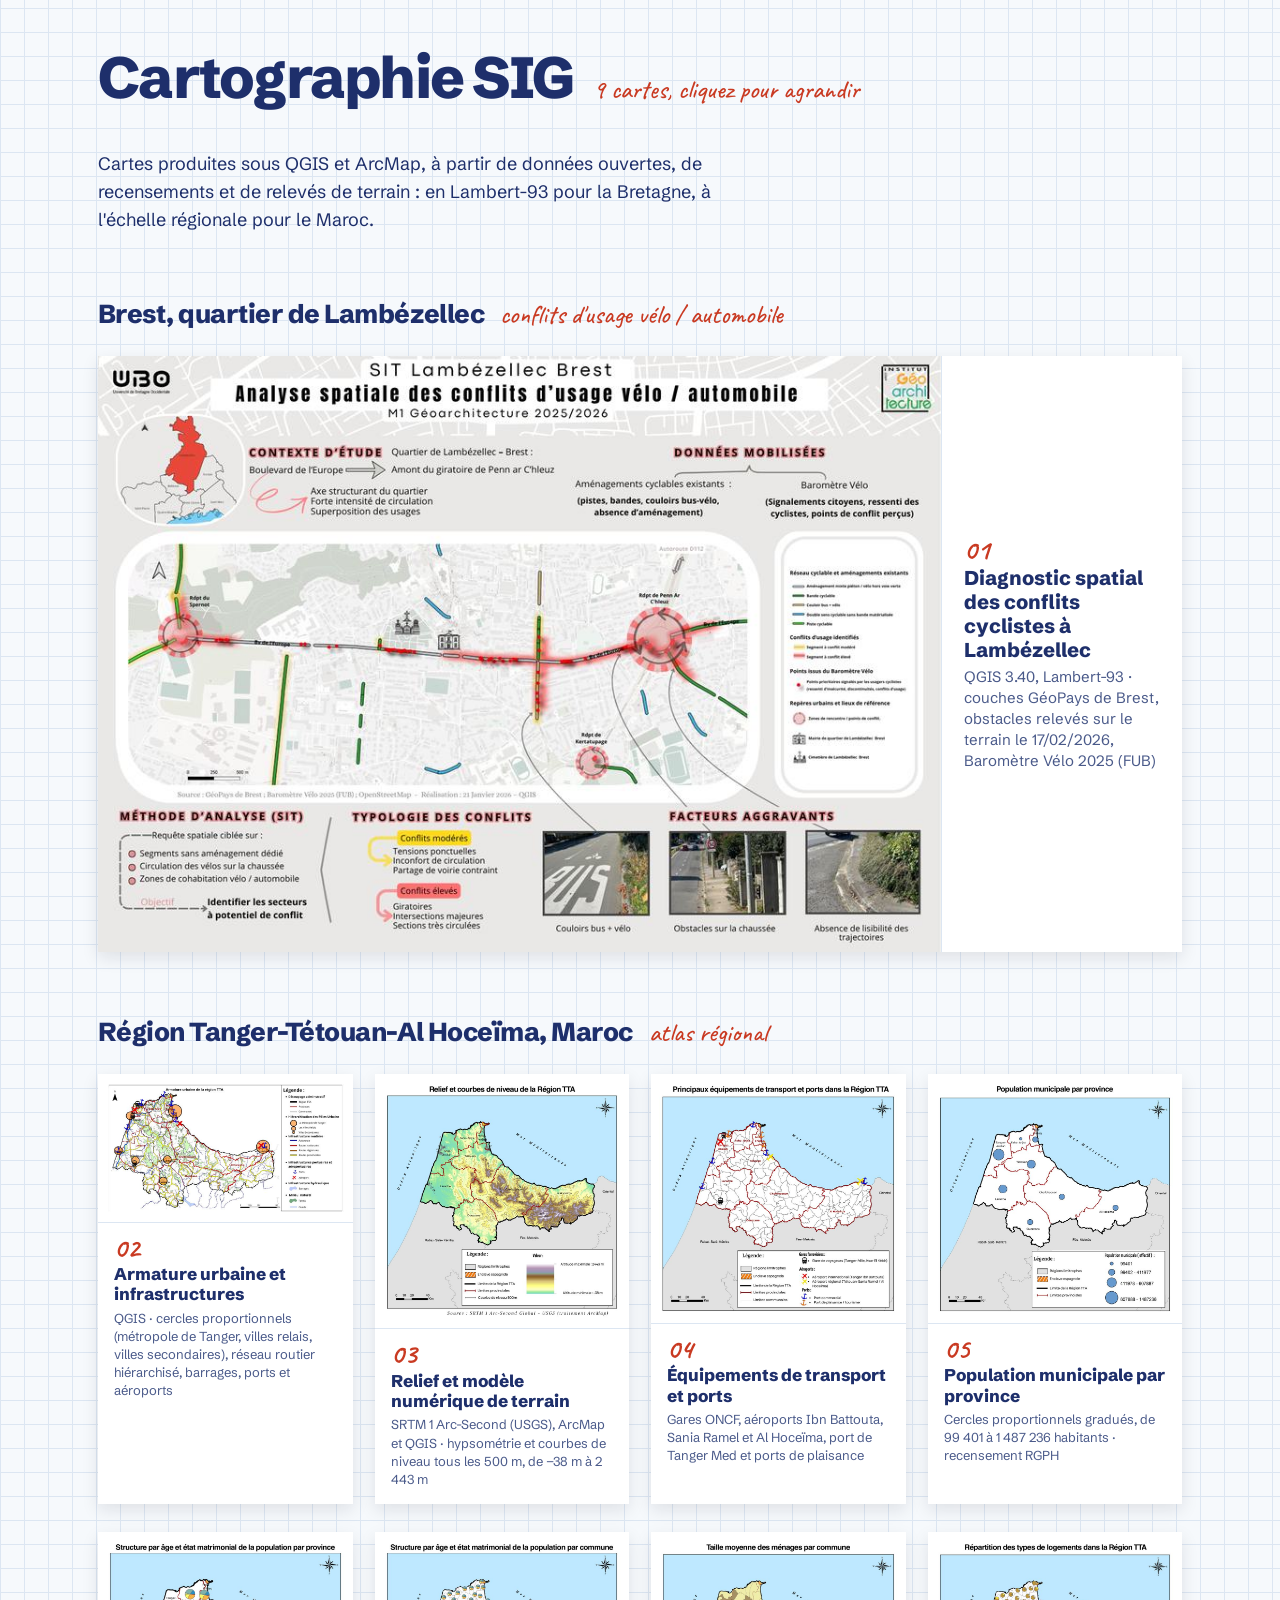
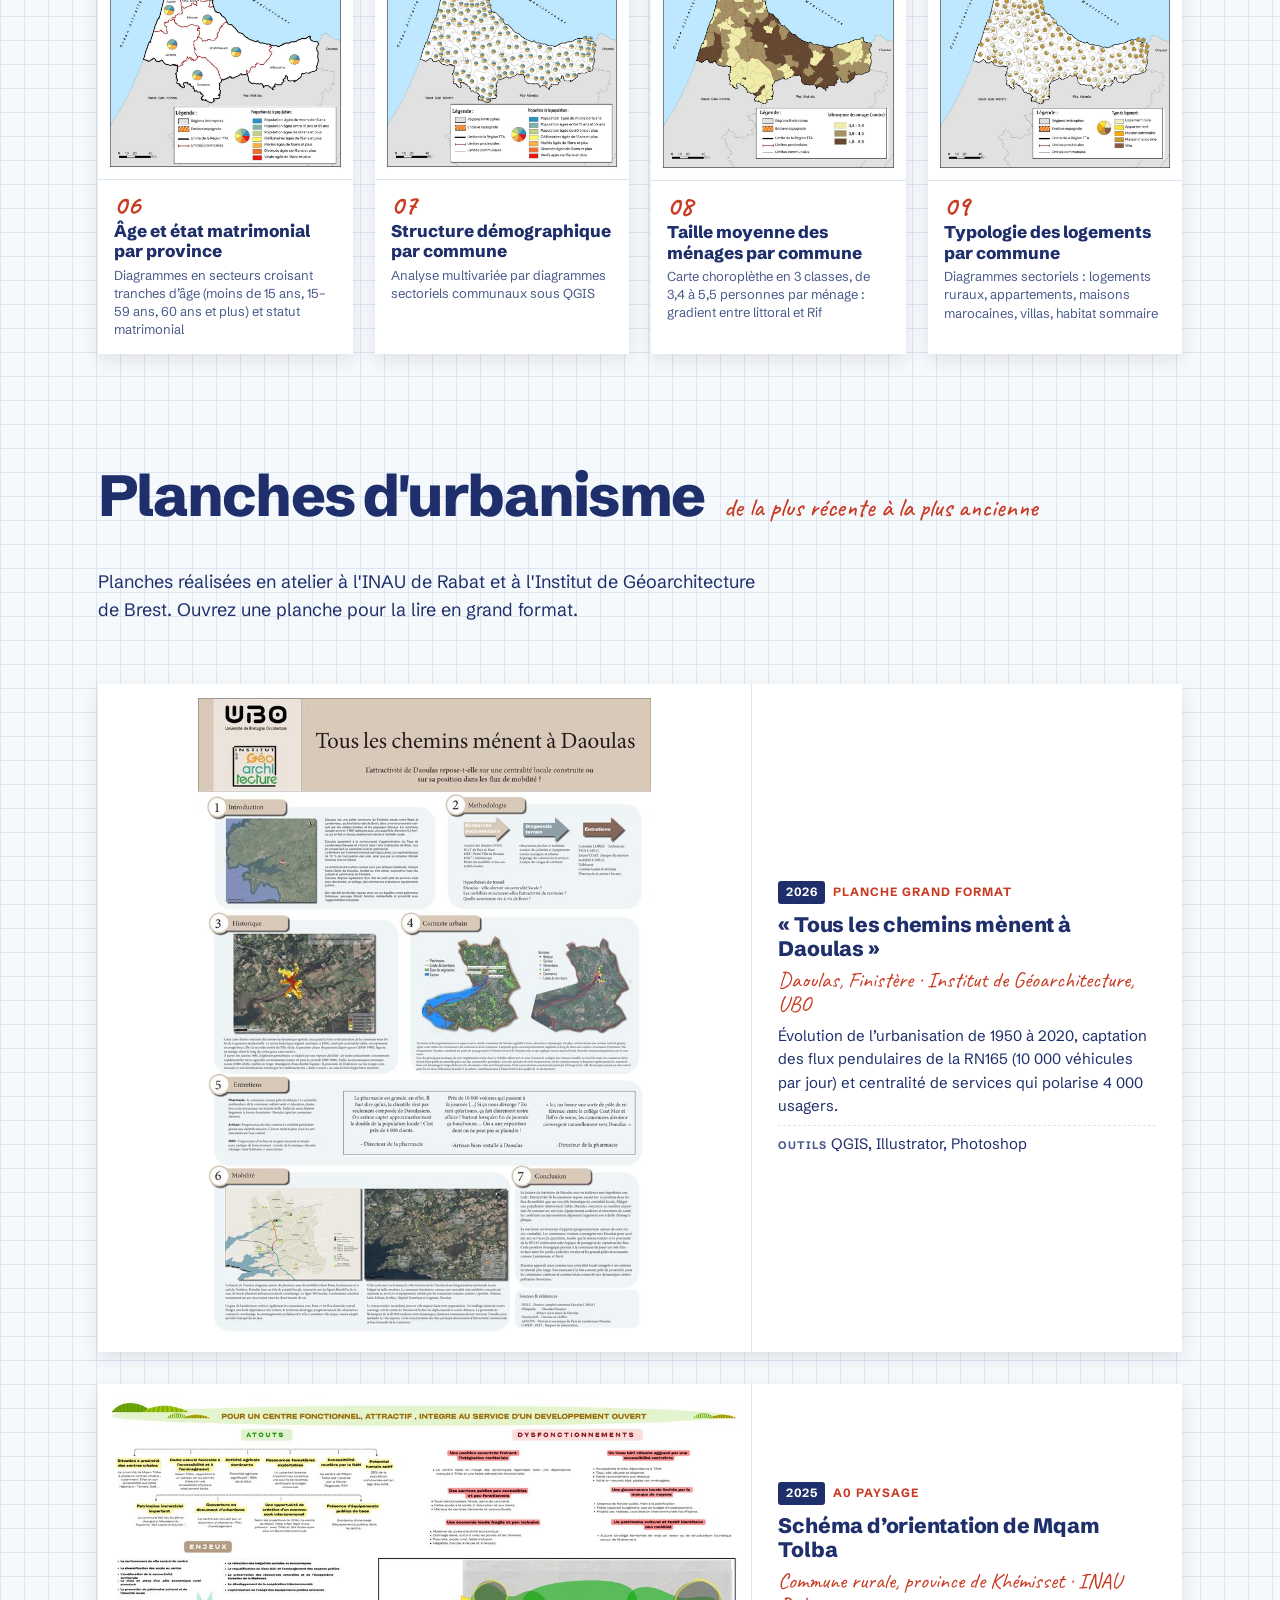
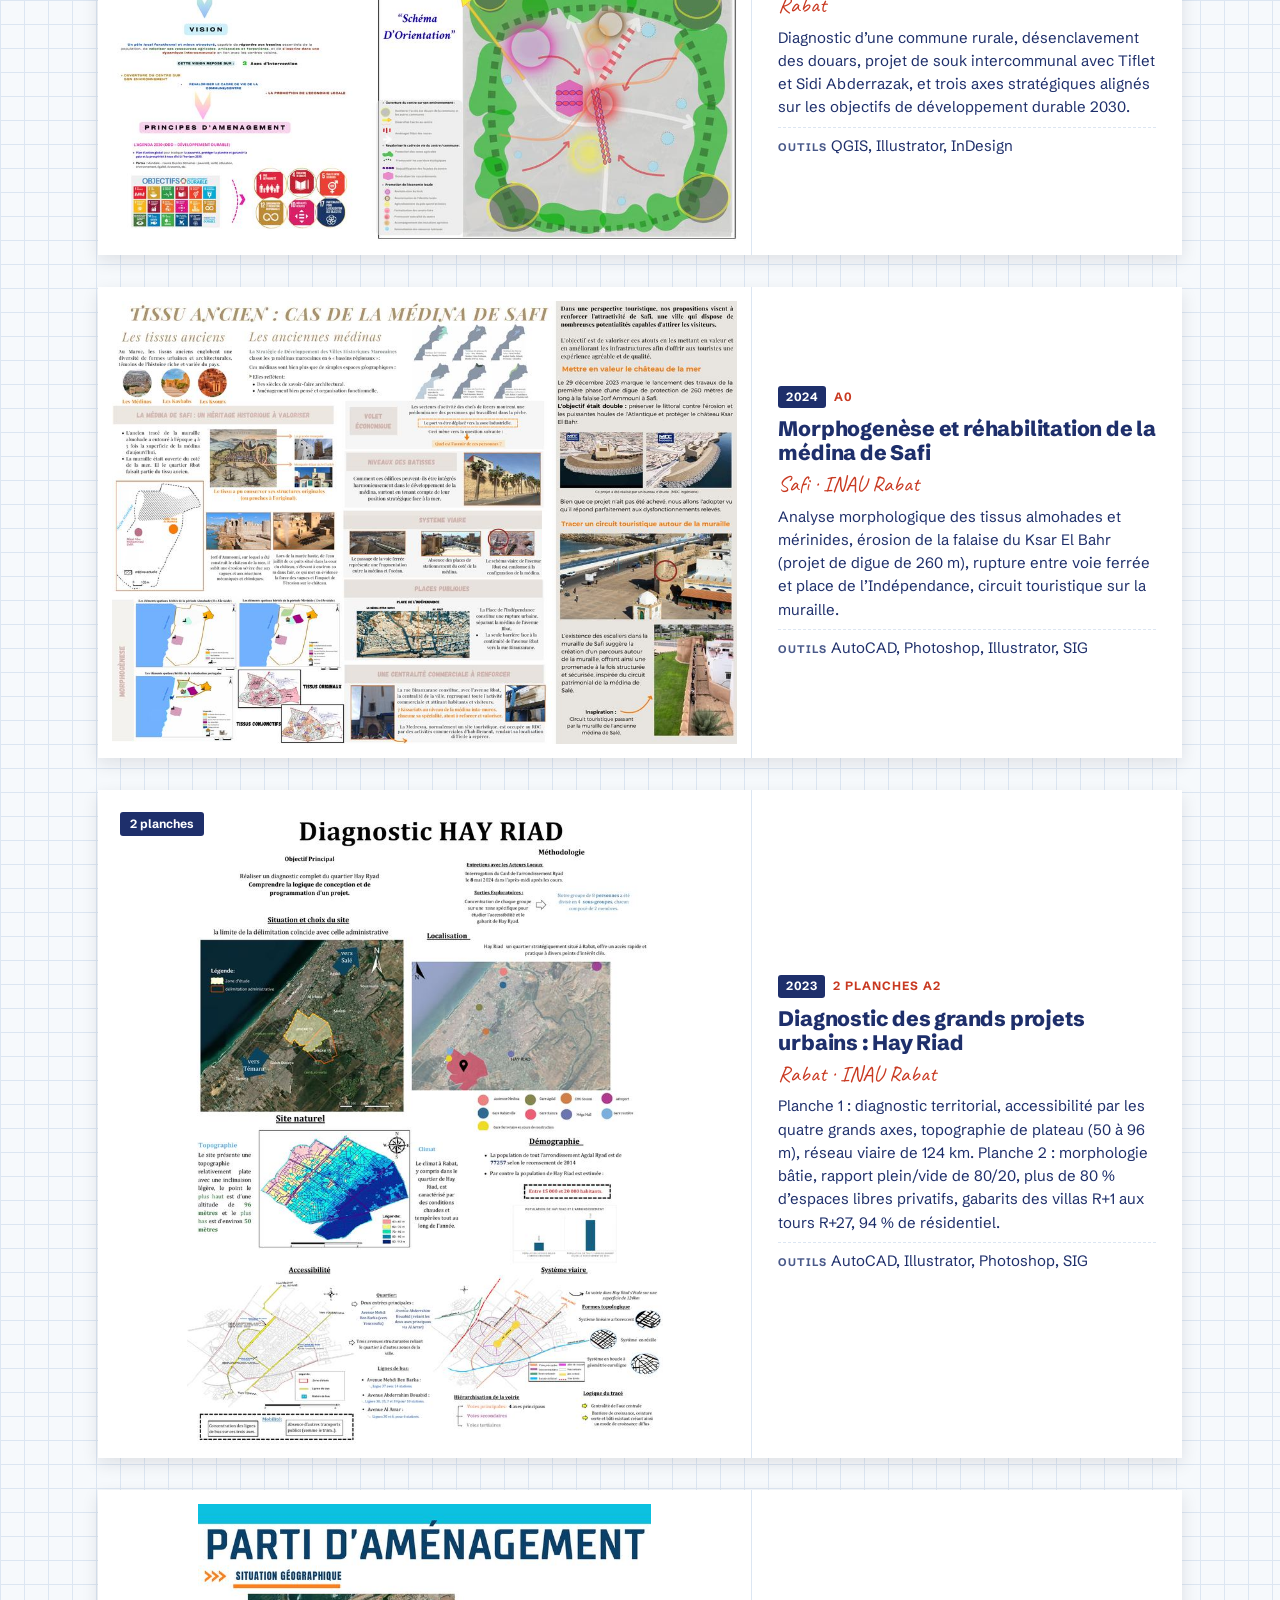
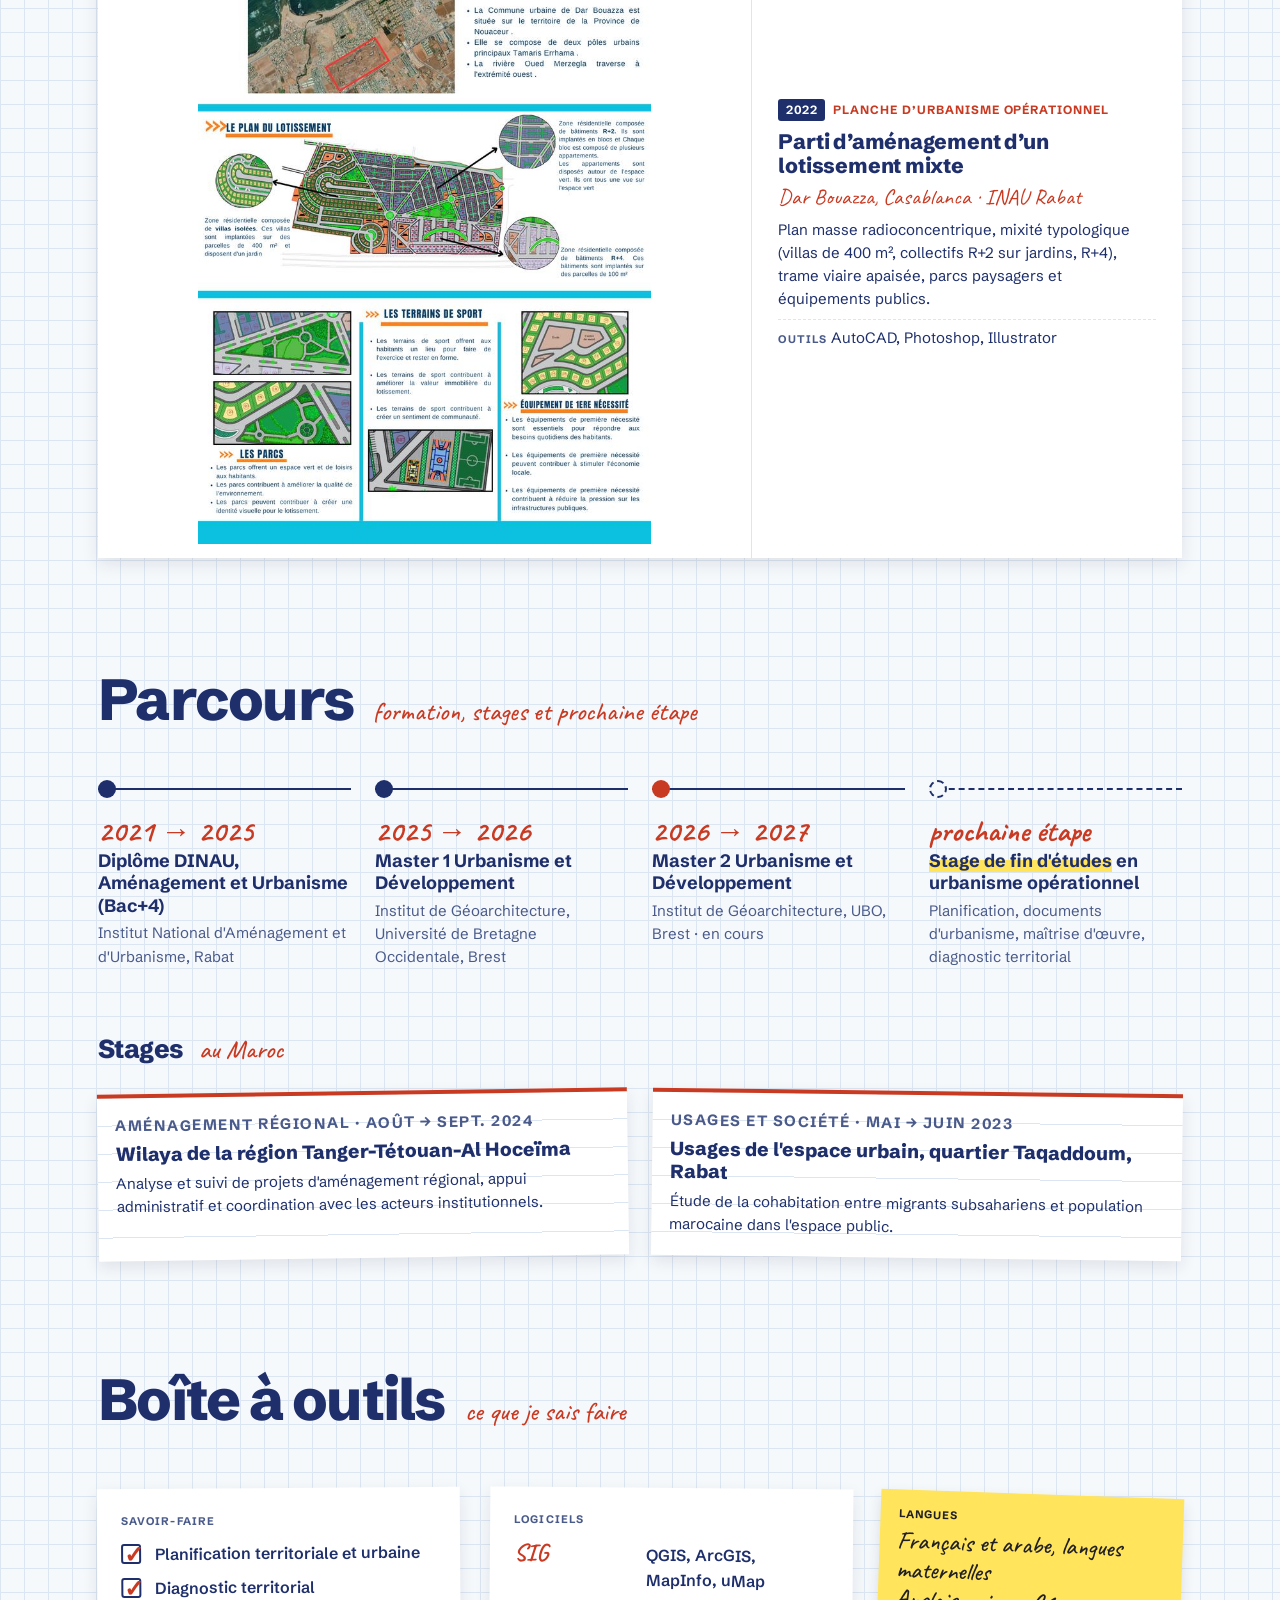
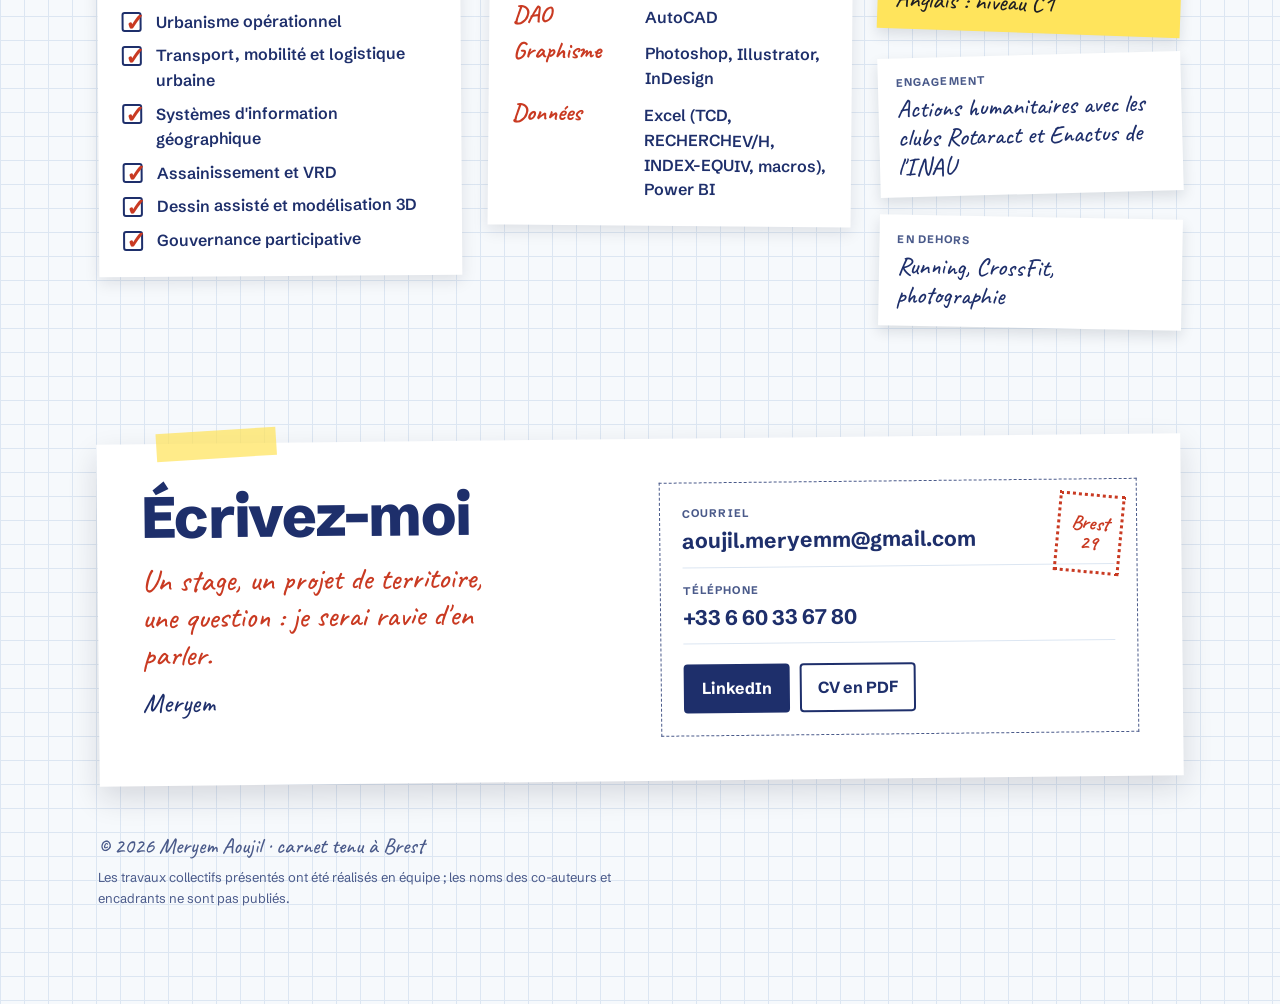
==== commit 171906f9: "Enlever les partenaires + sens des images" ====
--- a/index.html
+++ b/index.html
@@ -113,17 +113,6 @@
             <p>Schémas d'orientation, plans masse, scénarios opérationnels et phasage, mis en forme sur planches A0 à A2.</p>
             <span class="profile__link">Voir les planches →</span>
           </a>
-        </div>
-
-        <div class="partners" aria-labelledby="titre-partenaires">
-          <h3 class="label" id="titre-partenaires">Partenaires et commanditaires de mes ateliers</h3>
-          <ul class="partners__list">
-            <li class="partners__logo"><a href="#p01"><img src="assets/img/logos/logo-bmh.png" alt="Brest Métropole Habitat" width="494" height="307" loading="lazy"></a></li>
-            <!-- Pour ajouter un logo : remplacer le texte par <img src="assets/img/logos/nom.png" alt="Nom du partenaire"> -->
-            <li><a href="#p03"><strong>Quimper Bretagne Occidentale</strong><span>Logistique urbaine</span></a></li>
-            <li><a href="#p03"><strong>Cerema · InTerLUD+</strong><span>Programme national</span></a></li>
-            <li><a href="#parcours"><strong>Wilaya Tanger-Tétouan-Al Hoceïma</strong><span>Stage, 2024</span></a></li>
-          </ul>
         </div>
       </section>
 
@@ -288,7 +277,7 @@
           </div>
 
           <div class="gallery" aria-label="Visuels du projet de logistique urbaine">
-            <figure class="shot"><a class="zoom" href="assets/img/projets/quimper-parcours-velo.jpg" data-gallery="quimper" data-caption="Les 3 parcours cyclologistiques (19, 23 et 27 minutes)"><img src="assets/img/projets/quimper-parcours-velo-m.jpg" alt="Graphe des parcours vélo entre le centre de Quimper et les plateformes logistiques" width="531" height="295" loading="lazy" decoding="async"><span class="zoom__hint" aria-hidden="true">⤢</span></a><figcaption>Les 3 parcours cyclologistiques (19, 23 et 27 minutes)</figcaption></figure><figure class="shot"><a class="zoom" href="assets/img/projets/quimper-organisation-nuit.jpg" data-gallery="quimper" data-caption="Organisation de la logistique nocturne"><img src="assets/img/projets/quimper-organisation-nuit-m.jpg" alt="Carte de l’organisation de la logistique de nuit à Quimper" width="526" height="755" loading="lazy" decoding="async"><span class="zoom__hint" aria-hidden="true">⤢</span></a><figcaption>Organisation de la logistique nocturne</figcaption></figure><figure class="shot"><a class="zoom" href="assets/img/projets/quimper-cdu.jpg" data-gallery="quimper" data-caption="Implantations comparées du centre de distribution urbaine"><img src="assets/img/projets/quimper-cdu-m.jpg" alt="Carte comparant deux implantations possibles du centre de distribution urbaine" width="512" height="762" loading="lazy" decoding="async"><span class="zoom__hint" aria-hidden="true">⤢</span></a><figcaption>Implantations comparées du centre de distribution urbaine</figcaption></figure><figure class="shot"><a class="zoom" href="assets/img/projets/quimper-flux-hybrides.jpg" data-gallery="quimper" data-caption="Flux logistiques hybrides : périmètre B et zone piétonne"><img src="assets/img/projets/quimper-flux-hybrides-m.jpg" alt="Plan de Quimper et des flux logistiques hybrides" width="381" height="719" loading="lazy" decoding="async"><span class="zoom__hint" aria-hidden="true">⤢</span></a><figcaption>Flux logistiques hybrides : périmètre B et zone piétonne</figcaption></figure><figure class="shot"><a class="zoom" href="assets/img/projets/quimper-halles-lod.jpg" data-gallery="quimper" data-caption="Plan d’aménagement fonctionnel LOD des Halles"><img src="assets/img/projets/quimper-halles-lod-m.jpg" alt="Plan d’aménagement fonctionnel des Halles en plateforme logistique" width="861" height="605" loading="lazy" decoding="async"><span class="zoom__hint" aria-hidden="true">⤢</span></a><figcaption>Plan d’aménagement fonctionnel LOD des Halles</figcaption></figure>
+            <figure class="shot"><a class="zoom" href="assets/img/projets/quimper-parcours-velo.jpg" data-gallery="quimper" data-caption="Les 3 parcours cyclologistiques (19, 23 et 27 minutes)"><img src="assets/img/projets/quimper-parcours-velo-m.jpg" alt="Graphe des parcours vélo entre le centre de Quimper et les plateformes logistiques" width="531" height="295" loading="lazy" decoding="async"><span class="zoom__hint" aria-hidden="true">⤢</span></a><figcaption>Les 3 parcours cyclologistiques (19, 23 et 27 minutes)</figcaption></figure><figure class="shot"><a class="zoom" href="assets/img/projets/quimper-organisation-nuit.jpg" data-gallery="quimper" data-caption="Organisation de la logistique nocturne"><img src="assets/img/projets/quimper-organisation-nuit-m.jpg" alt="Carte de l’organisation de la logistique de nuit à Quimper" width="526" height="755" loading="lazy" decoding="async"><span class="zoom__hint" aria-hidden="true">⤢</span></a><figcaption>Organisation de la logistique nocturne</figcaption></figure><figure class="shot"><a class="zoom" href="assets/img/projets/quimper-cdu.jpg" data-gallery="quimper" data-caption="Implantations comparées du centre de distribution urbaine"><img src="assets/img/projets/quimper-cdu-m.jpg" alt="Carte comparant deux implantations possibles du centre de distribution urbaine" width="762" height="512" loading="lazy" decoding="async"><span class="zoom__hint" aria-hidden="true">⤢</span></a><figcaption>Implantations comparées du centre de distribution urbaine</figcaption></figure><figure class="shot"><a class="zoom" href="assets/img/projets/quimper-flux-hybrides.jpg" data-gallery="quimper" data-caption="Flux logistiques hybrides : périmètre B et zone piétonne"><img src="assets/img/projets/quimper-flux-hybrides-m.jpg" alt="Plan de Quimper et des flux logistiques hybrides" width="719" height="381" loading="lazy" decoding="async"><span class="zoom__hint" aria-hidden="true">⤢</span></a><figcaption>Flux logistiques hybrides : périmètre B et zone piétonne</figcaption></figure><figure class="shot"><a class="zoom" href="assets/img/projets/quimper-halles-lod.jpg" data-gallery="quimper" data-caption="Plan d’aménagement fonctionnel LOD des Halles"><img src="assets/img/projets/quimper-halles-lod-m.jpg" alt="Plan d’aménagement fonctionnel des Halles en plateforme logistique" width="861" height="605" loading="lazy" decoding="async"><span class="zoom__hint" aria-hidden="true">⤢</span></a><figcaption>Plan d’aménagement fonctionnel LOD des Halles</figcaption></figure>
           </div>
         </article>
 
--- a/assets/css/style.css
+++ b/assets/css/style.css
@@ -705,33 +705,6 @@
 }
 .partner img { width: 100%; height: auto; }
 
-/* Bandeau des partenaires (Profil) */
-.partners { display: flex; flex-direction: column; gap: 12px; }
-.partners__list {
-  list-style: none;
-  padding: 0;
-  display: grid;
-  grid-template-columns: repeat(auto-fit, minmax(190px, 1fr));
-  gap: 12px;
-}
-.partners__list a {
-  height: 100%;
-  min-height: 84px;
-  display: flex;
-  flex-direction: column;
-  justify-content: center;
-  gap: 2px;
-  padding: 12px 16px;
-  background: var(--card);
-  border: 1px solid var(--grid);
-  text-decoration: none;
-  transition: border-color .2s ease;
-}
-.partners__list a:hover { opacity: 1; border-color: var(--ink); }
-.partners__list strong { font-size: .9375rem; line-height: 1.25; }
-.partners__list span { font-size: .8125rem; color: var(--muted); }
-.partners__logo a { align-items: center; background: #FFFFFF; }
-.partners__logo img { width: auto; max-width: 140px; max-height: 60px; }
 
 /* Étapes d'un projet */
 .steps {
@@ -1072,7 +1045,7 @@
   #projets, #cartographie, #planches, #parcours { break-before: page; }
   .screen-only { display: none; }
   .shot, .map-card, .planche-card, .index-card, .note, .step, .scenario,
-  .postcard, .profile__item, .timeline li, .partners, .trajet, .compare,
+  .postcard, .profile__item, .timeline li, .trajet, .compare,
   .fiche__meta, .tools__block, .stats { break-inside: avoid; }
   .section__head, h2, h3, h4, .fiche__meta { break-after: avoid; }
   .section { padding-top: 0; }
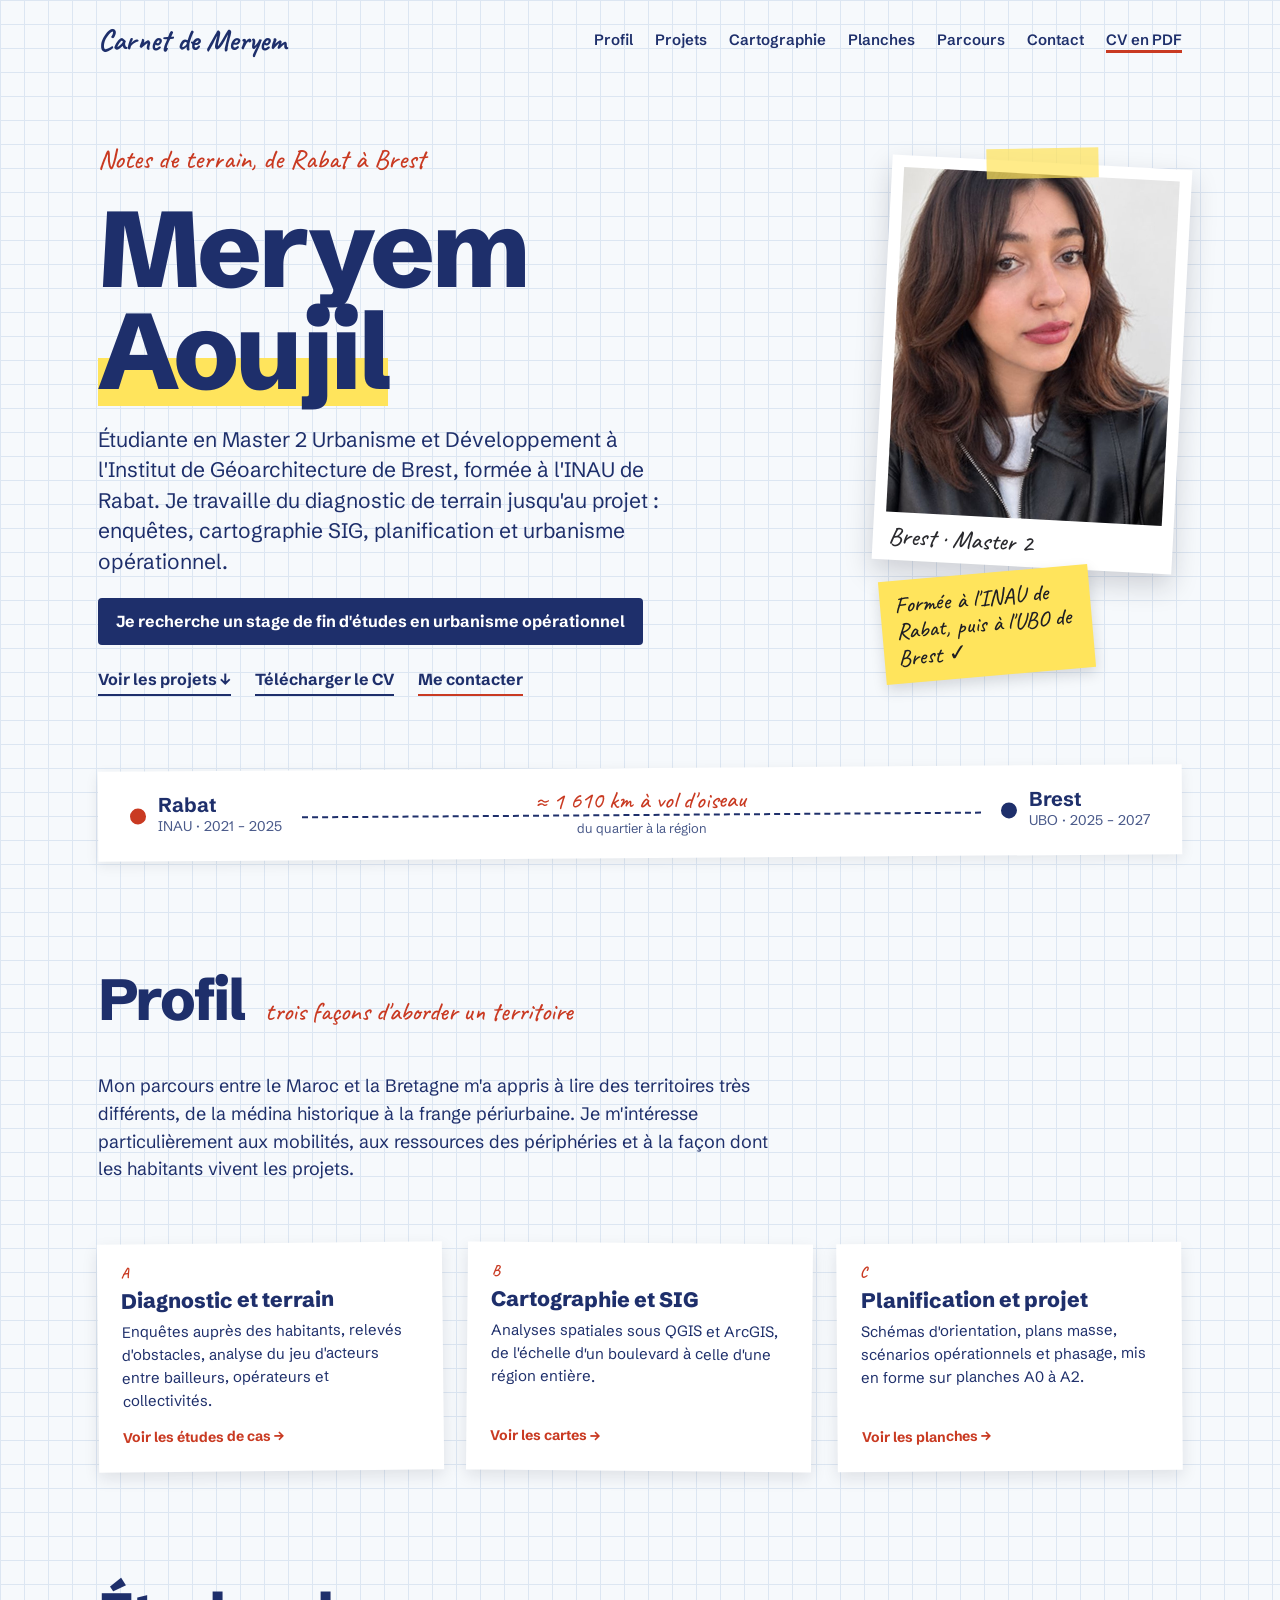
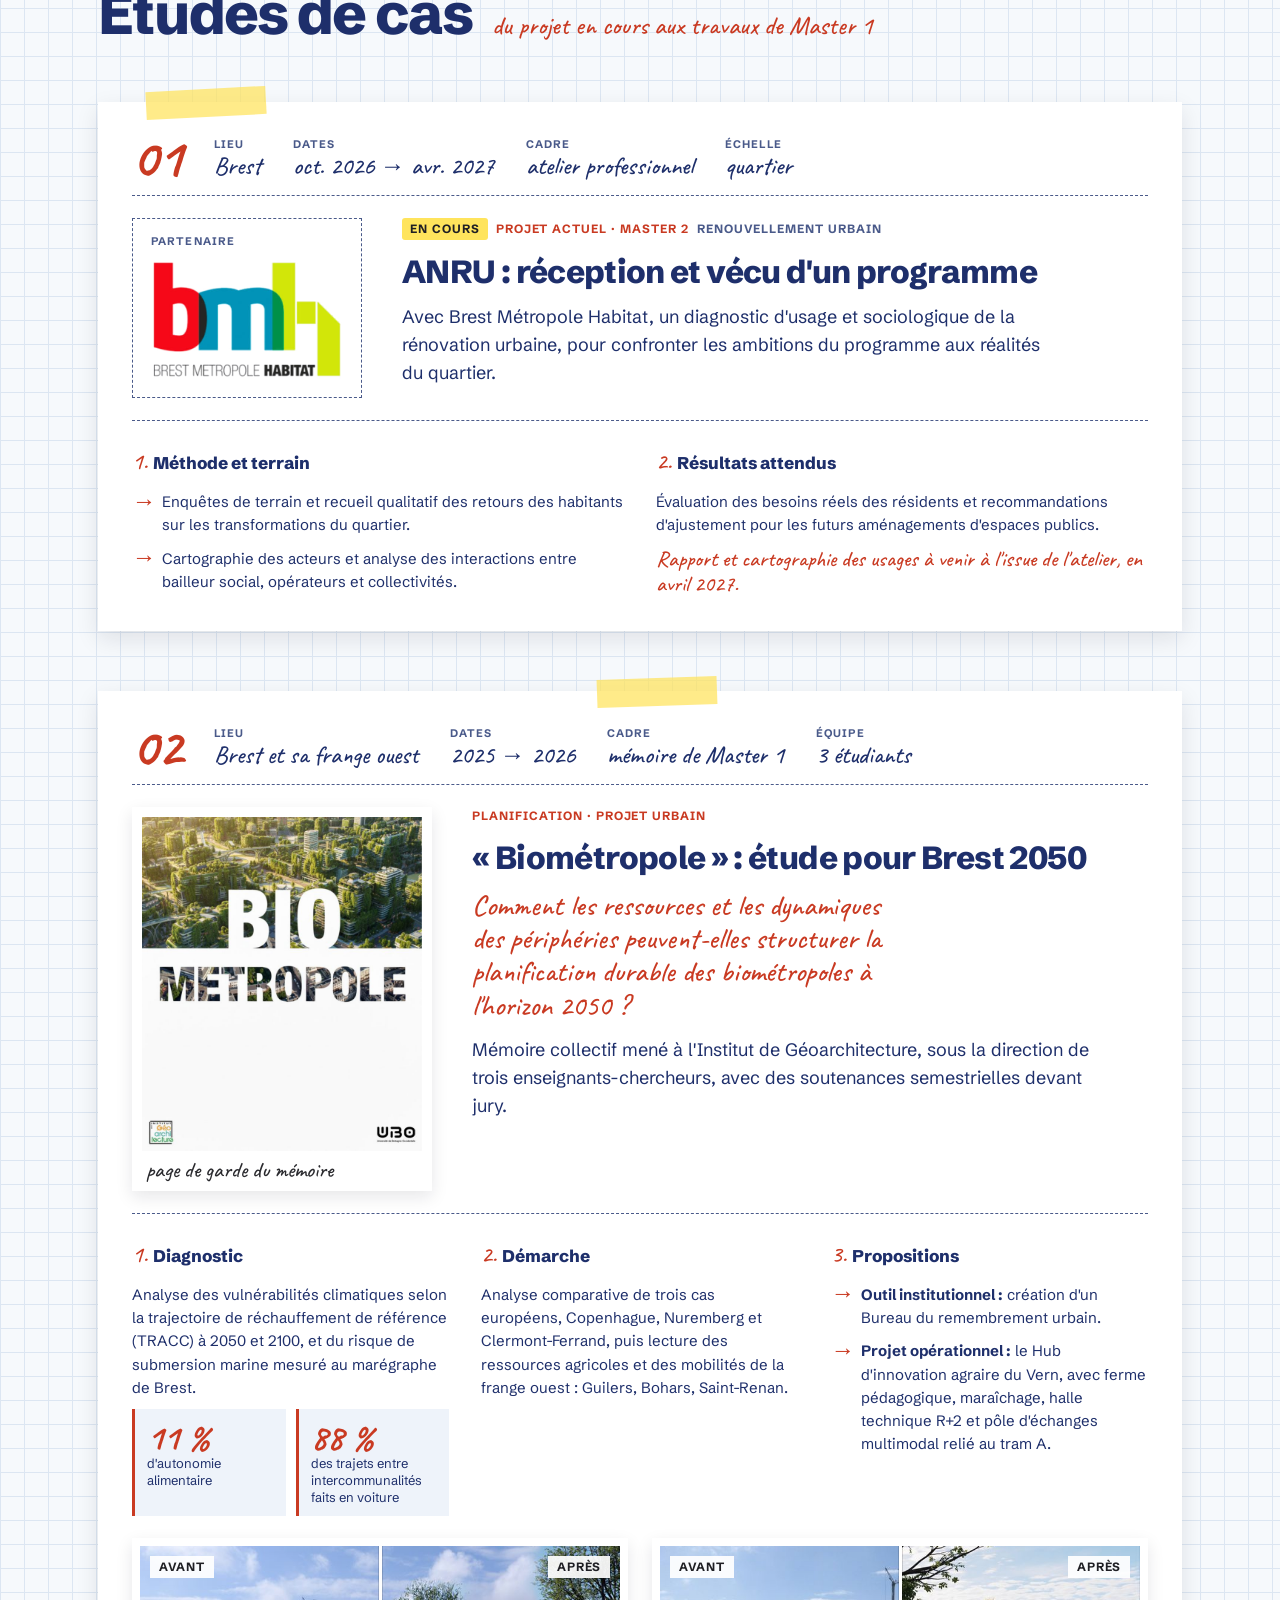
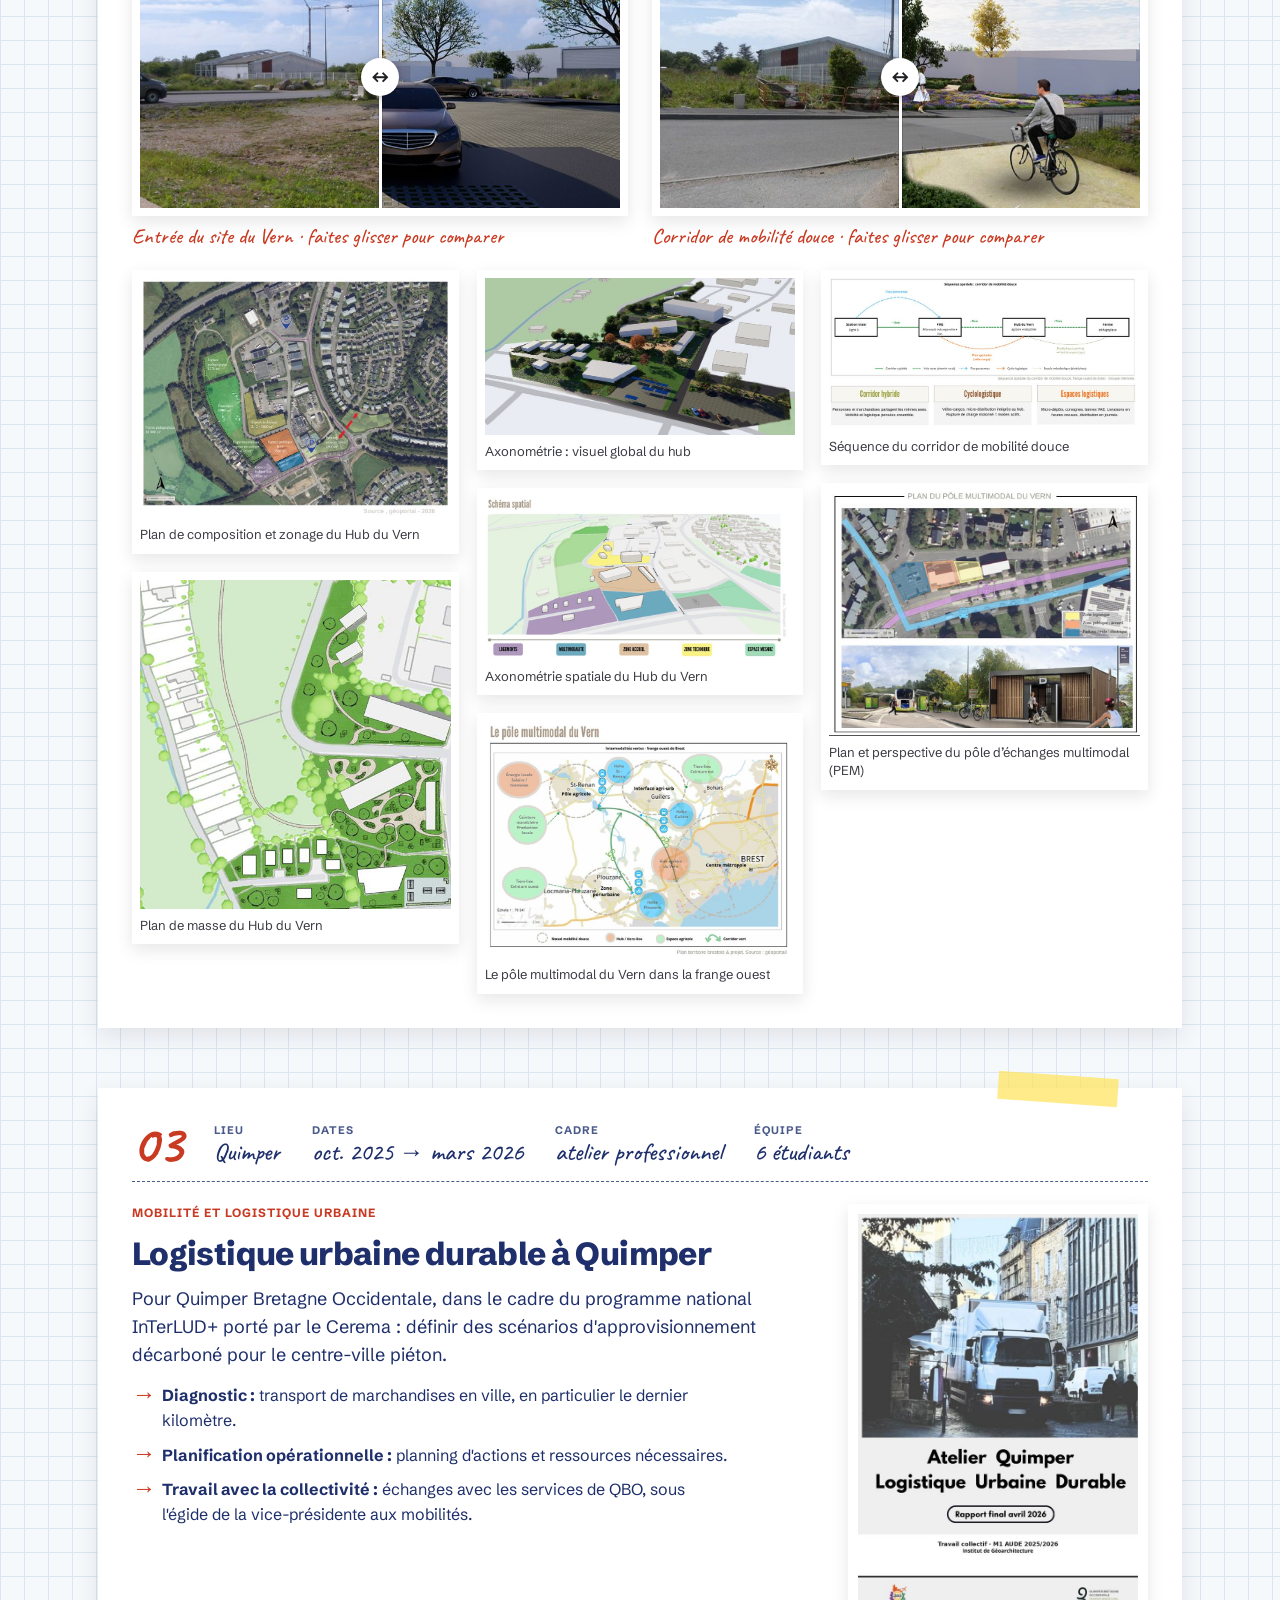
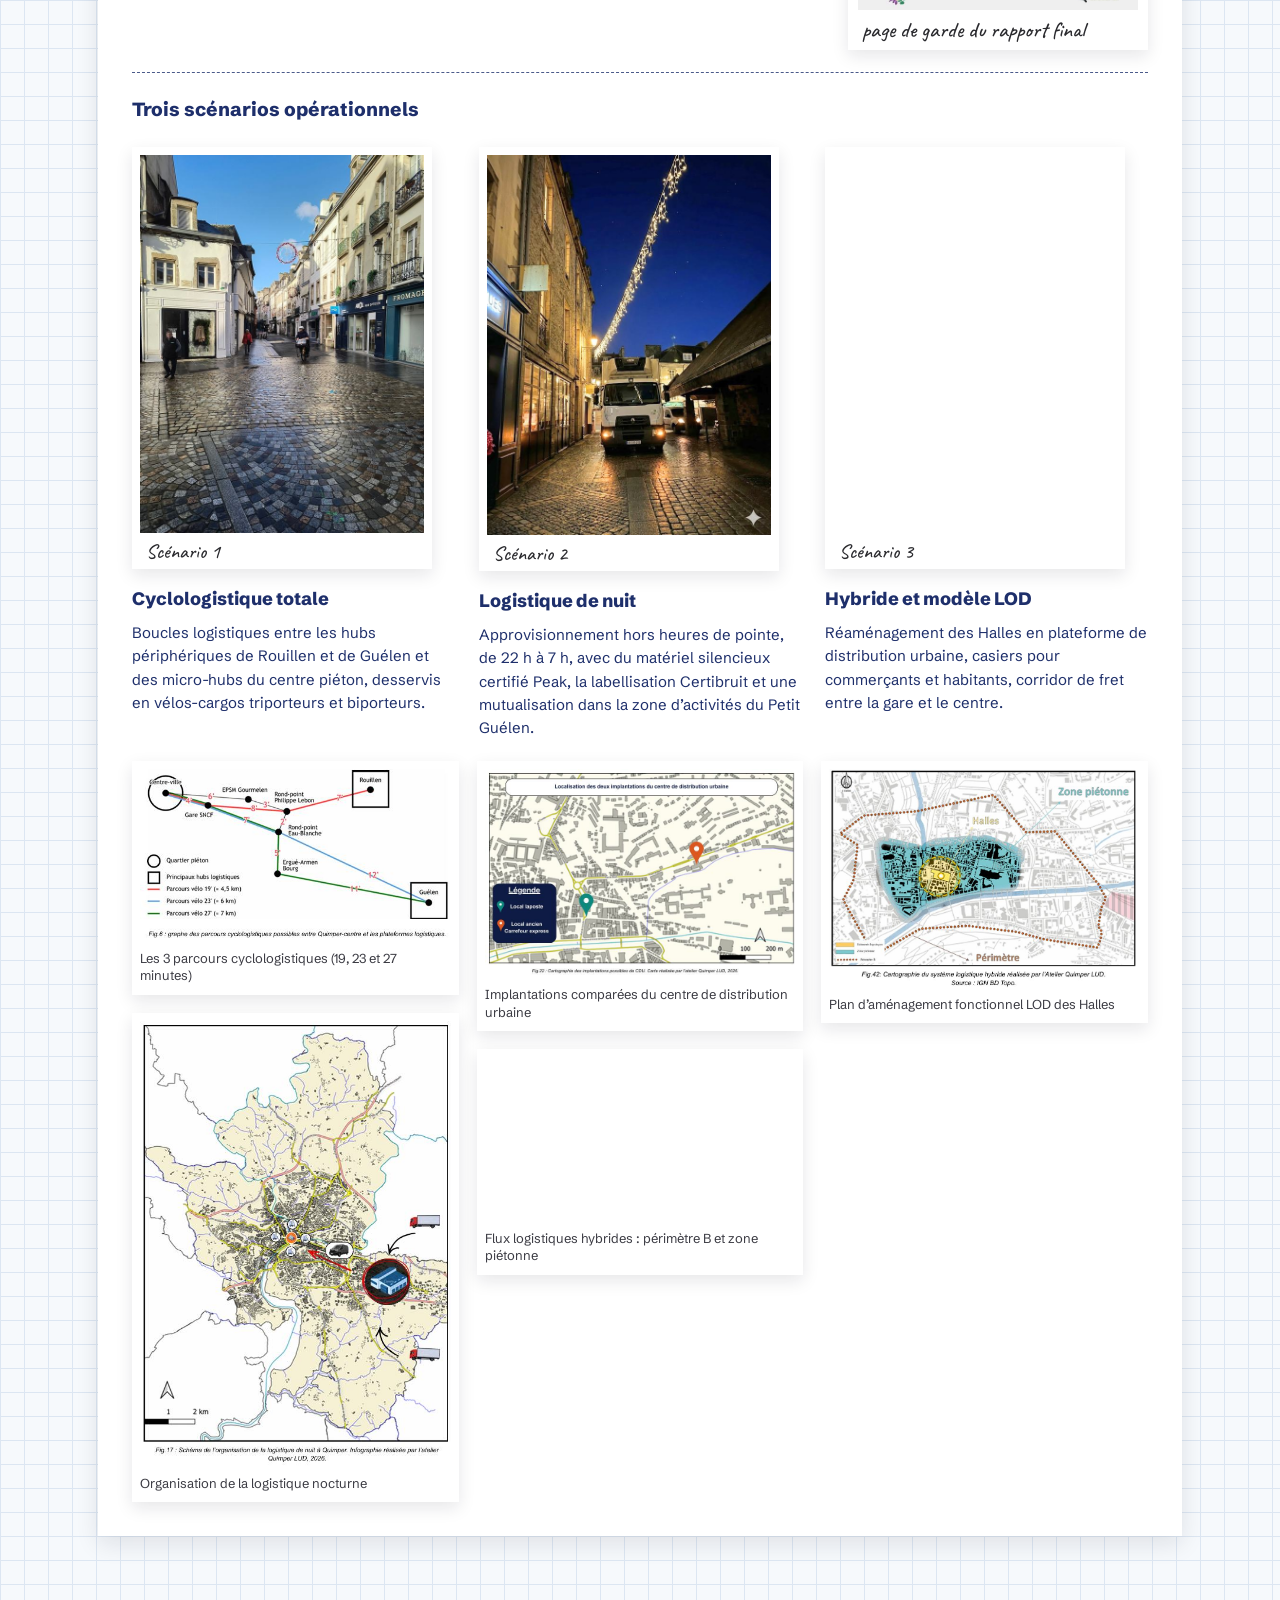
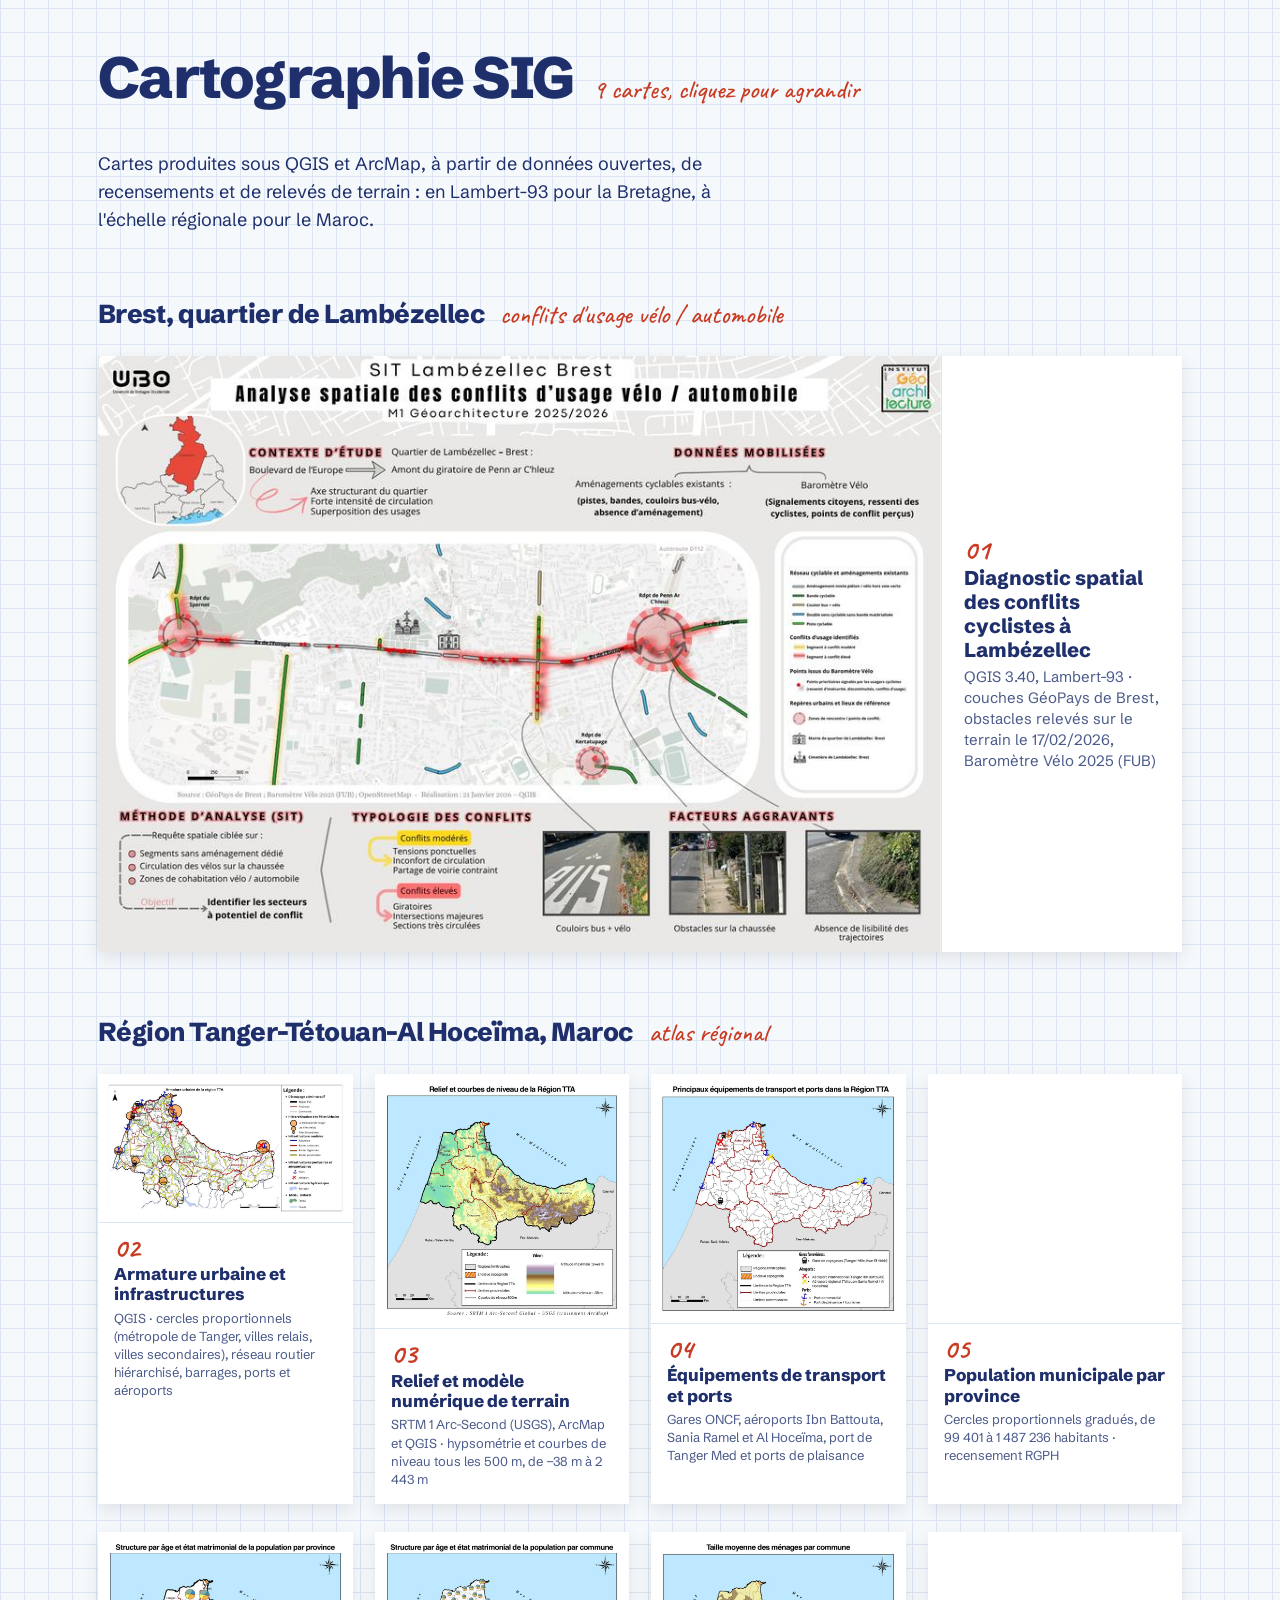
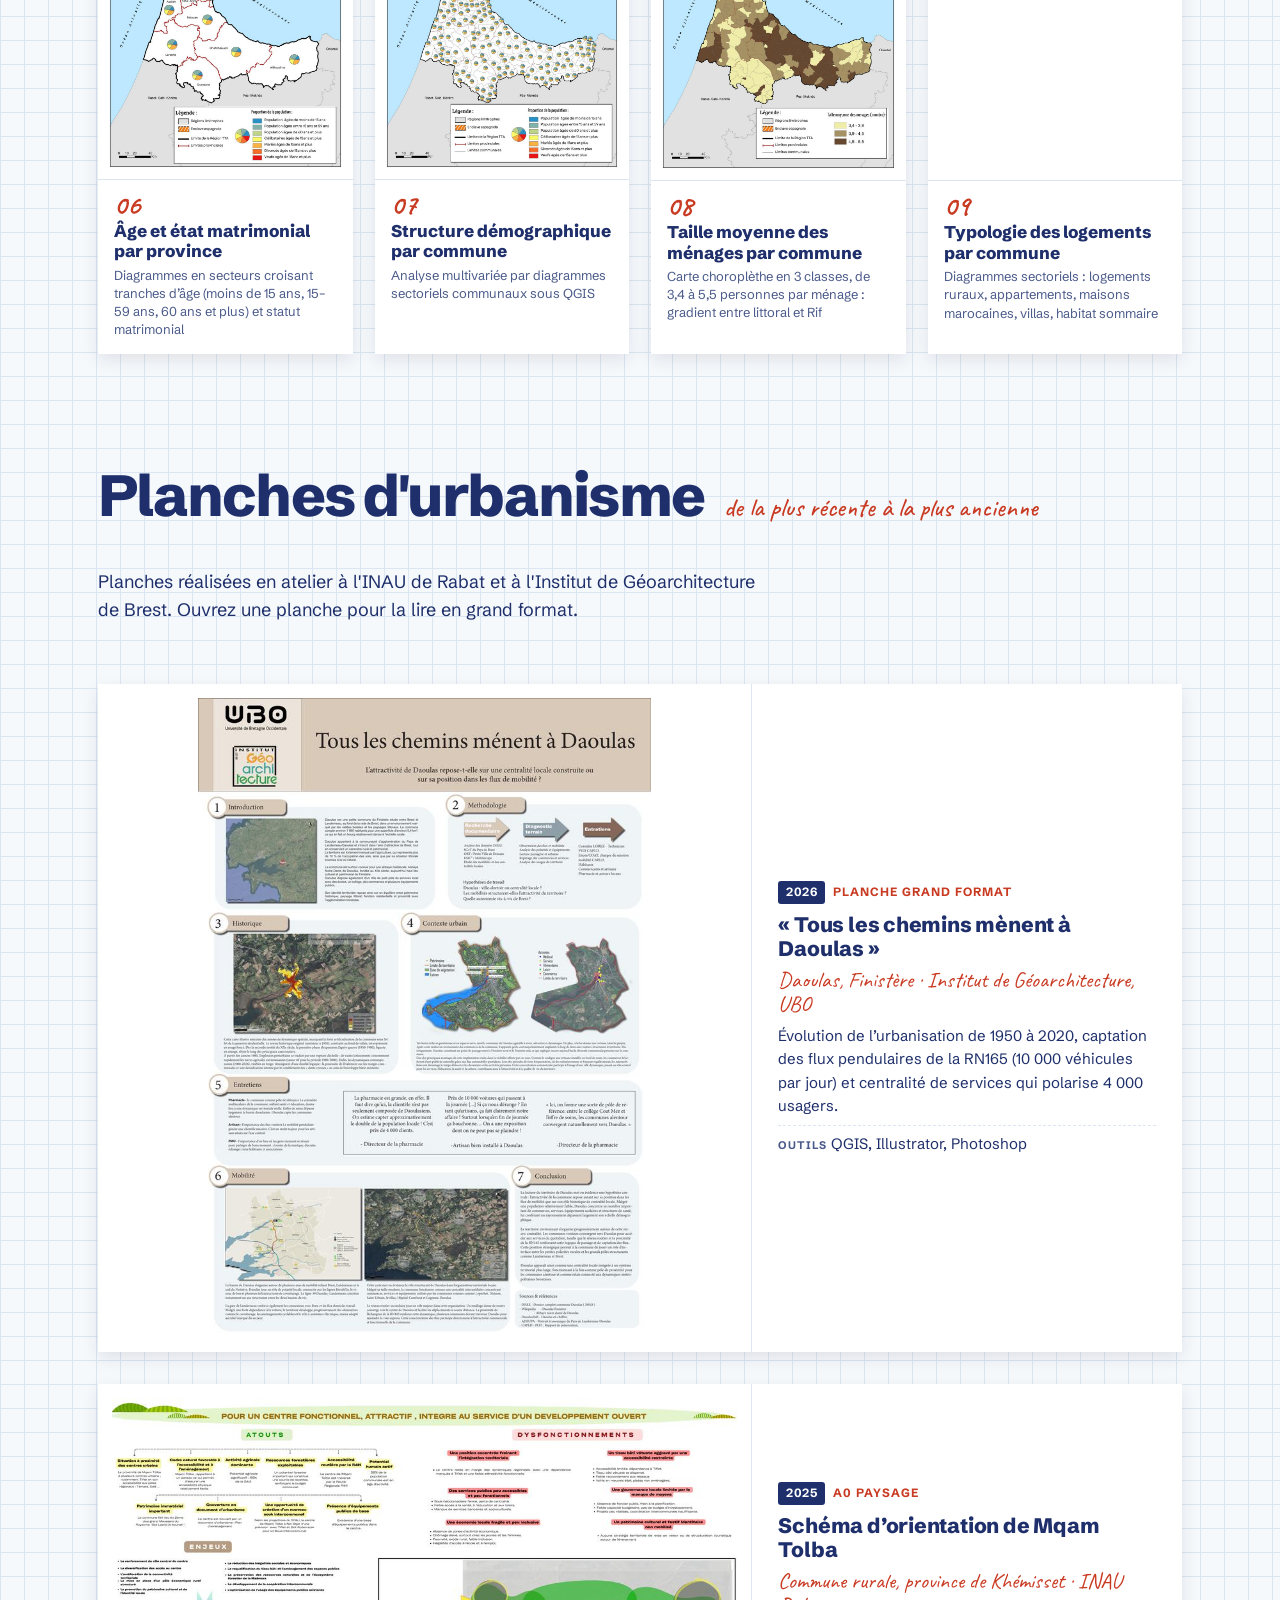
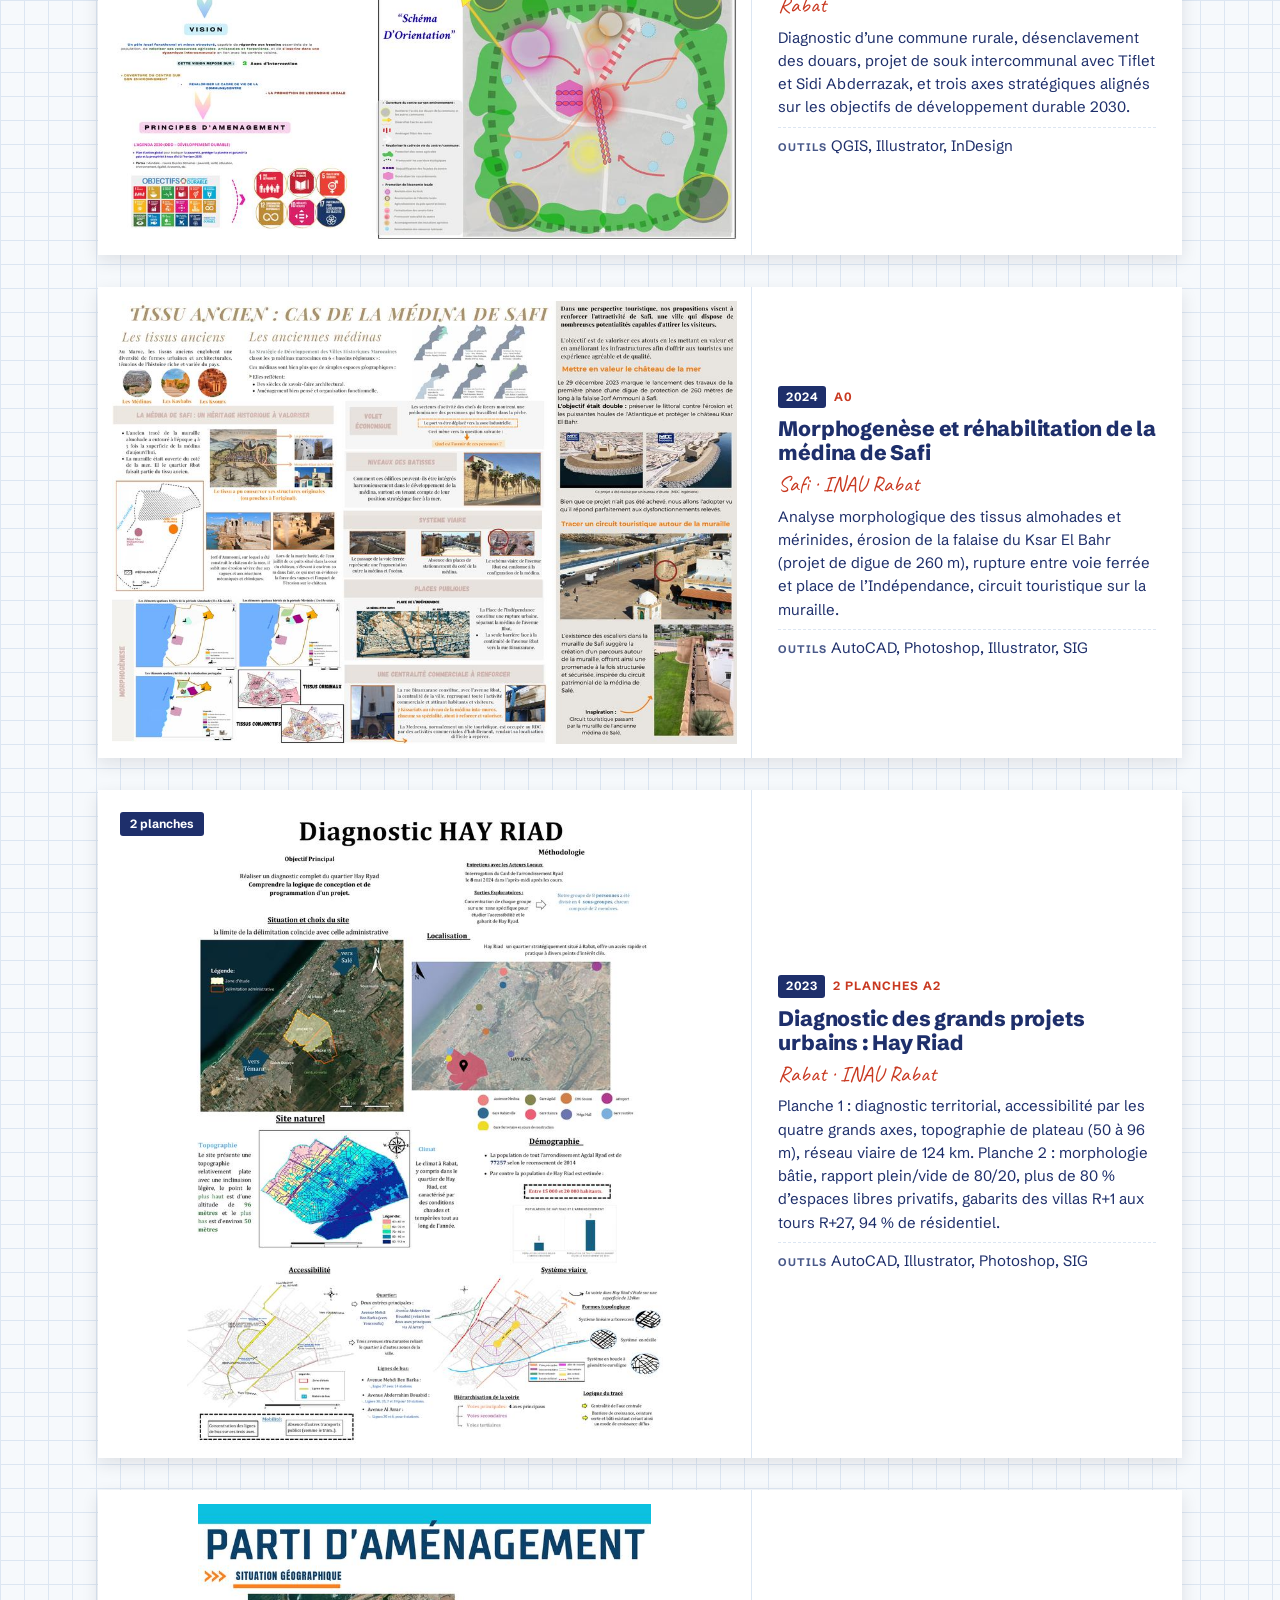
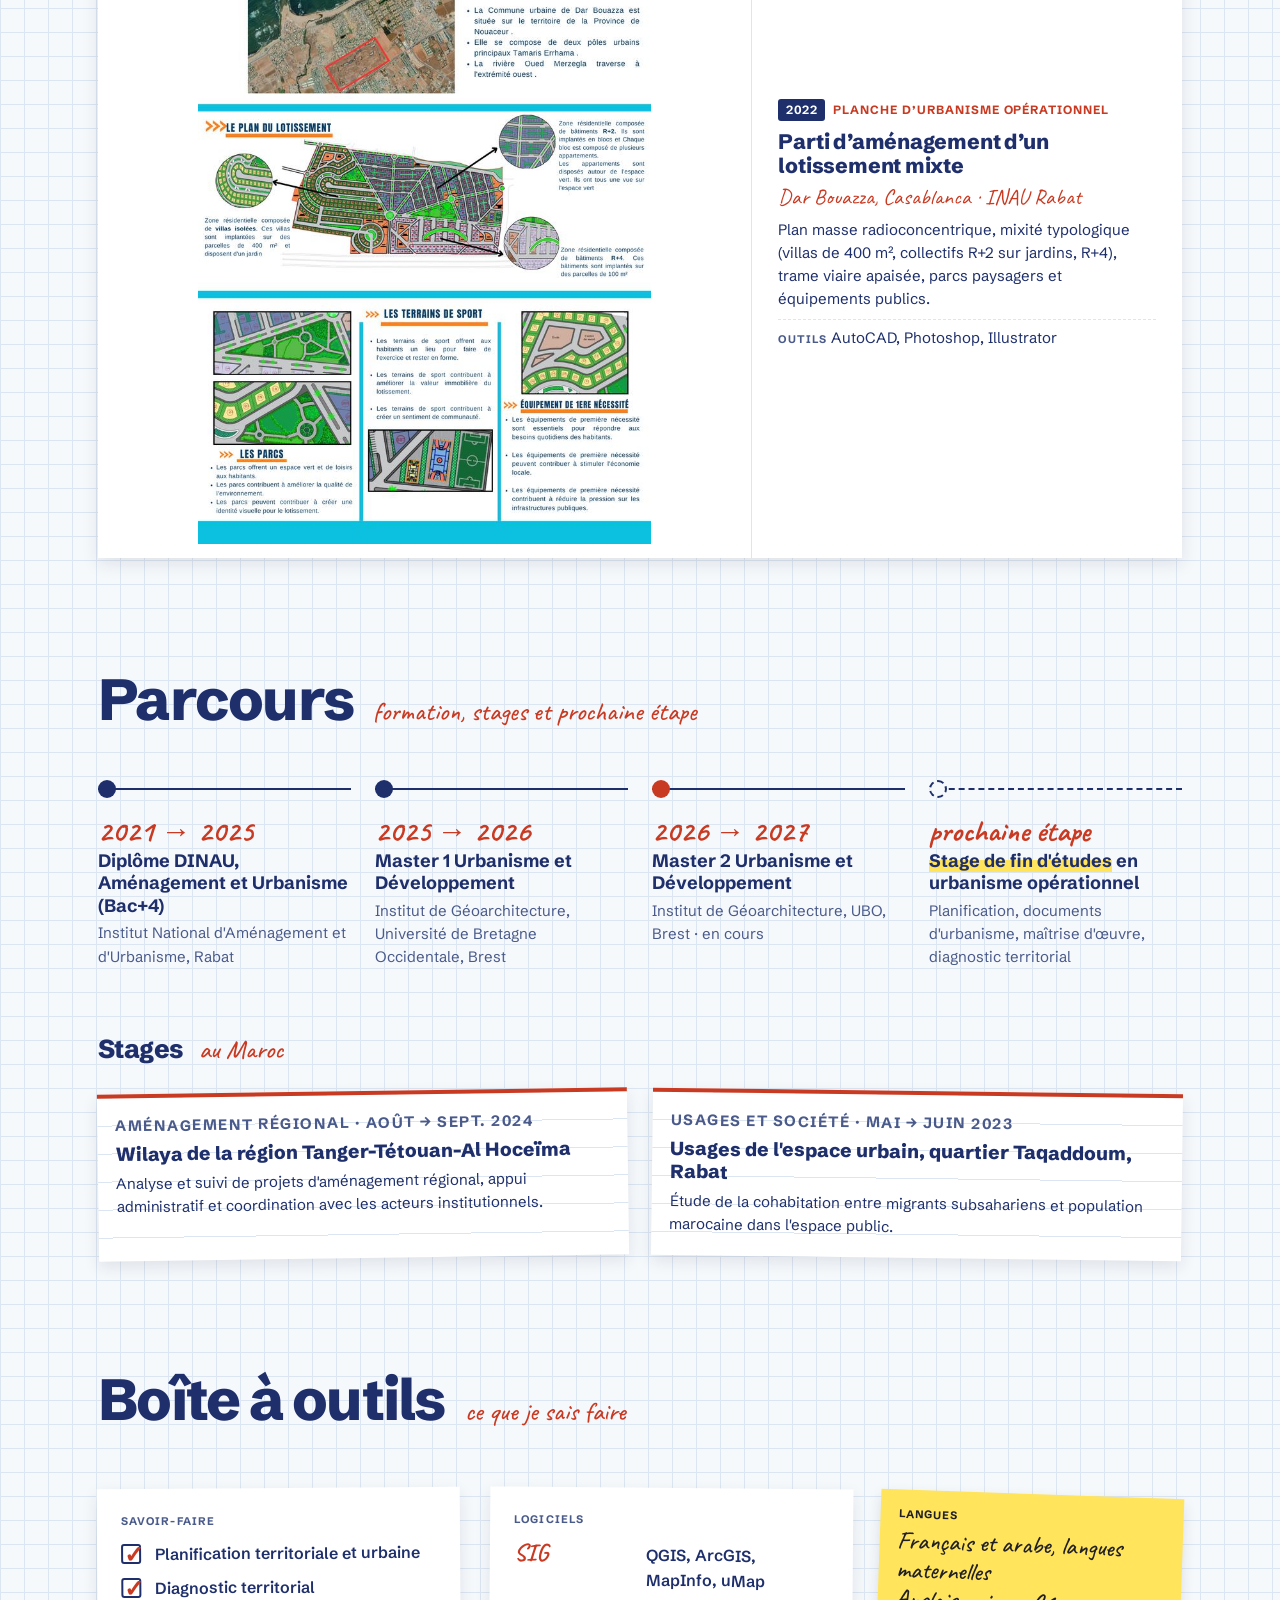
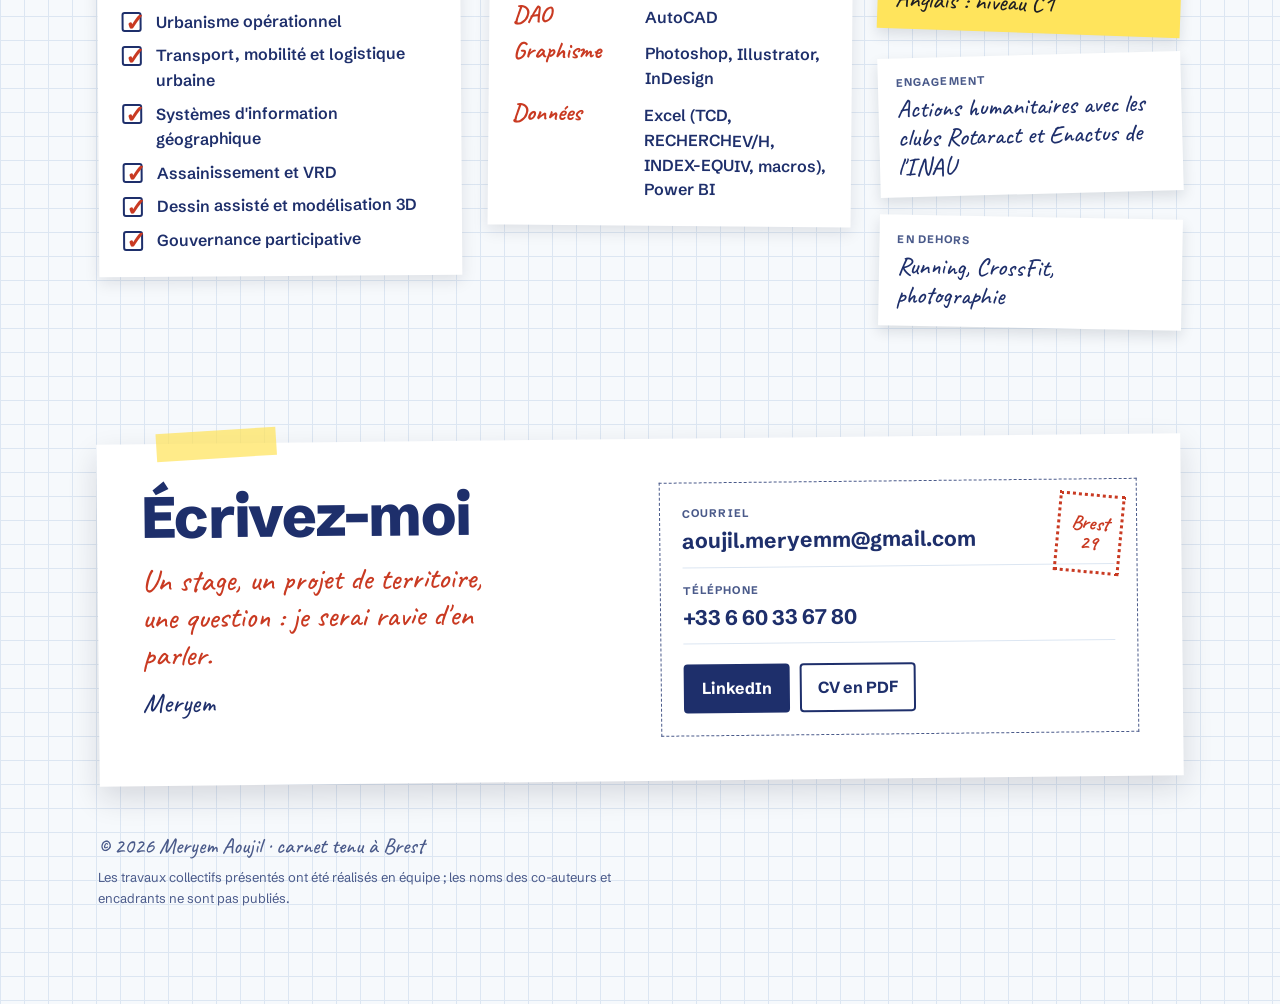
==== commit 8ceb6cc6: "fix: bouton changer de style" ====
--- a/index.html
+++ b/index.html
@@ -472,18 +472,6 @@
     <button type="button" class="lightbox__nav lightbox__nav--next" id="lightbox-next" aria-label="Image suivante">→</button>
   </dialog>
 
-  <!--
-    Sélecteur de papier, utile pour choisir le style.
-    Une fois le papier choisi : supprimer ce bloc et écrire le papier
-    dans la balise <html>, par exemple <html lang="fr" data-paper="kraft">.
-  -->
-  <div class="paper-switch" role="group" aria-label="Choisir le papier">
-    <span>Papier</span>
-    <button type="button" data-paper-choice="quadrille" aria-pressed="true">Quadrillé</button>
-    <button type="button" data-paper-choice="kraft" aria-pressed="false">Kraft</button>
-    <button type="button" data-paper-choice="millimetre" aria-pressed="false">Millimétré</button>
-  </div>
-
   <script src="assets/js/main.js" defer></script>
 </body>
 </html>
--- a/assets/css/style.css
+++ b/assets/css/style.css
@@ -1,8 +1,7 @@
 /* ==========================================================================
    Portfolio · Meryem Aoujil
    Style « Carnet de terrain » : papier, encre, surligneur, scotch.
-   Trois papiers au choix via l'attribut data-paper de la balise <html> :
-   (aucun) = quadrillé bleu · "kraft" = kraft pointillé · "millimetre" = millimétré
+   Papier quadrillé bleu, encre marine, accent rouge.
    ========================================================================== */
 
 /* ---------- 1. Couleurs et polices ---------- */
@@ -29,31 +28,6 @@
   --gutter: clamp(16px, 4vw, 48px);
 
   color-scheme: light;
-}
-
-:root[data-paper="kraft"] {
-  --paper: #E9DDC5;
-  --grid: #C9B48C;
-  --card: #FBF7EE;
-  --ink: #2B2118;
-  --accent: #2F6B4F;
-  --highlight: #F4B3A8;
-  --muted: #5E4E3A;
-  --wash: #F1E8D6;
-  --tape: rgba(244, 179, 168, 0.7);
-}
-
-:root[data-paper="millimetre"] {
-  --paper: #FFFCF8;
-  --grid: #F2C4A4;
-  --grid-soft: #FAE6D8;
-  --card: #FFFFFF;
-  --ink: #26262B;
-  --accent: #2457C5;
-  --highlight: #C2F27A;
-  --muted: #5A5A63;
-  --wash: #F3F4F7;
-  --tape: rgba(194, 242, 122, 0.65);
 }
 
 /* ---------- 2. Base ---------- */
@@ -81,22 +55,6 @@
   background-size: 24px 24px;
 }
 
-/* papier kraft pointillé */
-:root[data-paper="kraft"] body {
-  background-image: radial-gradient(circle, var(--grid) 1.4px, transparent 1.8px);
-  background-size: 22px 22px;
-}
-
-/* papier millimétré */
-:root[data-paper="millimetre"] body {
-  background-image:
-    linear-gradient(var(--grid) 1px, transparent 1px),
-    linear-gradient(90deg, var(--grid) 1px, transparent 1px),
-    linear-gradient(var(--grid-soft) 1px, transparent 1px),
-    linear-gradient(90deg, var(--grid-soft) 1px, transparent 1px);
-  background-size: 50px 50px, 50px 50px, 10px 10px, 10px 10px;
-}
-
 img { display: block; max-width: 100%; height: auto; }
 a { color: inherit; }
 a:hover { opacity: 0.8; }
@@ -975,36 +933,7 @@
 .site-footer p.hand { font-size: 1.375rem; color: var(--muted); }
 .site-footer__note { font-size: .8125rem; color: var(--muted); max-width: 70ch; margin-top: 4px; }
 
-/* ---------- 13. Sélecteur de papier (à retirer une fois le choix fait) ---------- */
-.paper-switch {
-  position: fixed;
-  z-index: 20;
-  right: max(16px, env(safe-area-inset-right, 0px));
-  bottom: calc(16px + env(safe-area-inset-bottom, 0px));
-  display: flex;
-  align-items: center;
-  gap: 4px;
-  padding: 6px;
-  background: var(--card);
-  color: var(--ink);
-  border-radius: 999px;
-  box-shadow: 0 8px 24px rgba(20, 24, 40, 0.2);
-  font-size: 0.8125rem;
-  font-weight: 600;
-}
-.paper-switch span { padding: 0 6px 0 10px; }
-.paper-switch button {
-  font: inherit;
-  color: inherit;
-  background: transparent;
-  border: 0;
-  border-radius: 999px;
-  padding: 8px 12px;
-  cursor: pointer;
-}
-.paper-switch button[aria-pressed="true"] { background: var(--ink); color: var(--card); }
-
-/* ---------- 14. Ajustements ---------- */
+/* ---------- 13. Ajustements ---------- */
 @media (max-width: 560px) {
   .gallery { columns: 2; column-gap: 12px; }
   .gallery > .shot { margin-bottom: 12px; }
@@ -1019,7 +948,6 @@
 }
 
 @media (max-width: 480px) {
-  .paper-switch span { display: none; }
   .fiche__meta dd { font-size: 1.375rem; }
   .hero__kicker { font-size: 1.5rem; }
 }
@@ -1037,7 +965,7 @@
   body { -webkit-print-color-adjust: exact; print-color-adjust: exact; }
 
   /* éléments d'interface inutiles sur papier */
-  .paper-switch, .skip-link, .lightbox, .nav, .hero__links, .zoom__hint,
+  .skip-link, .lightbox, .nav, .hero__links, .zoom__hint,
   .compare__range, .compare__handle, .profile__link { display: none !important; }
   .site-header { justify-content: flex-start; padding-block: 8px; }
 
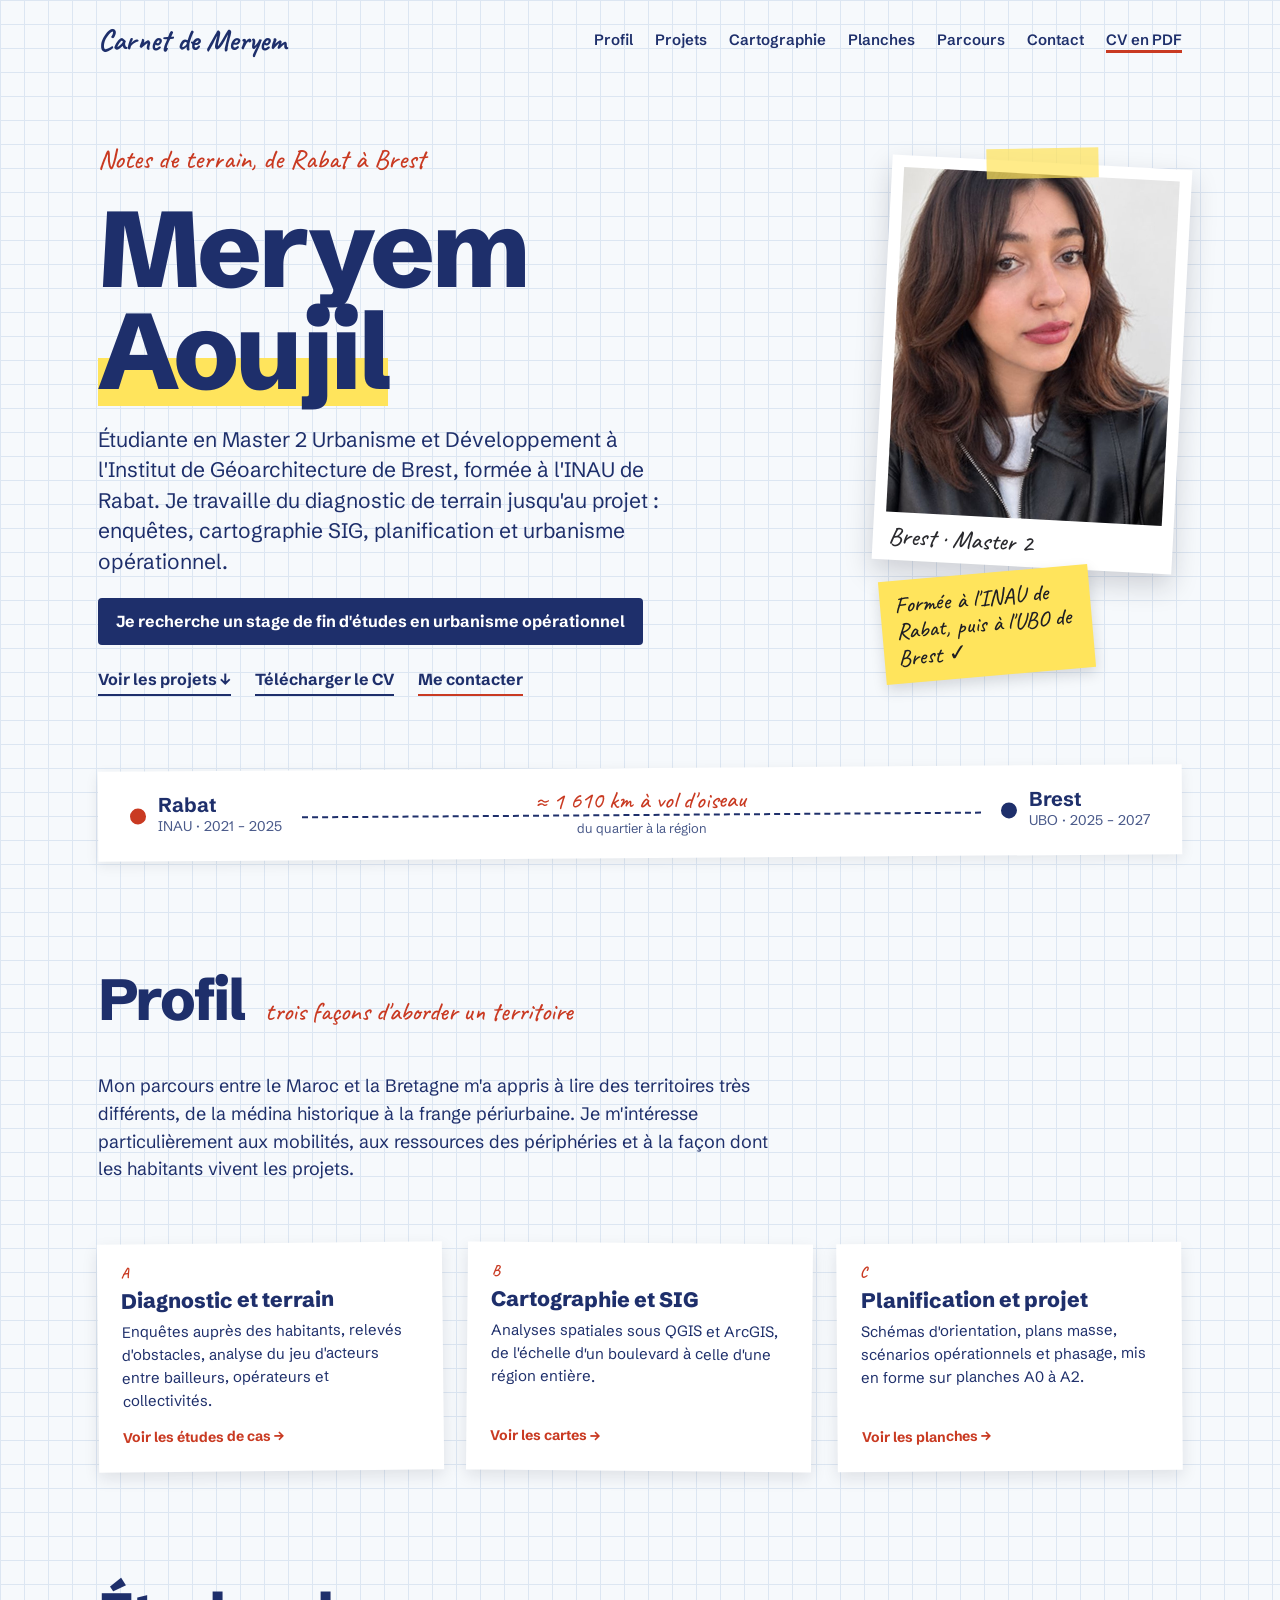
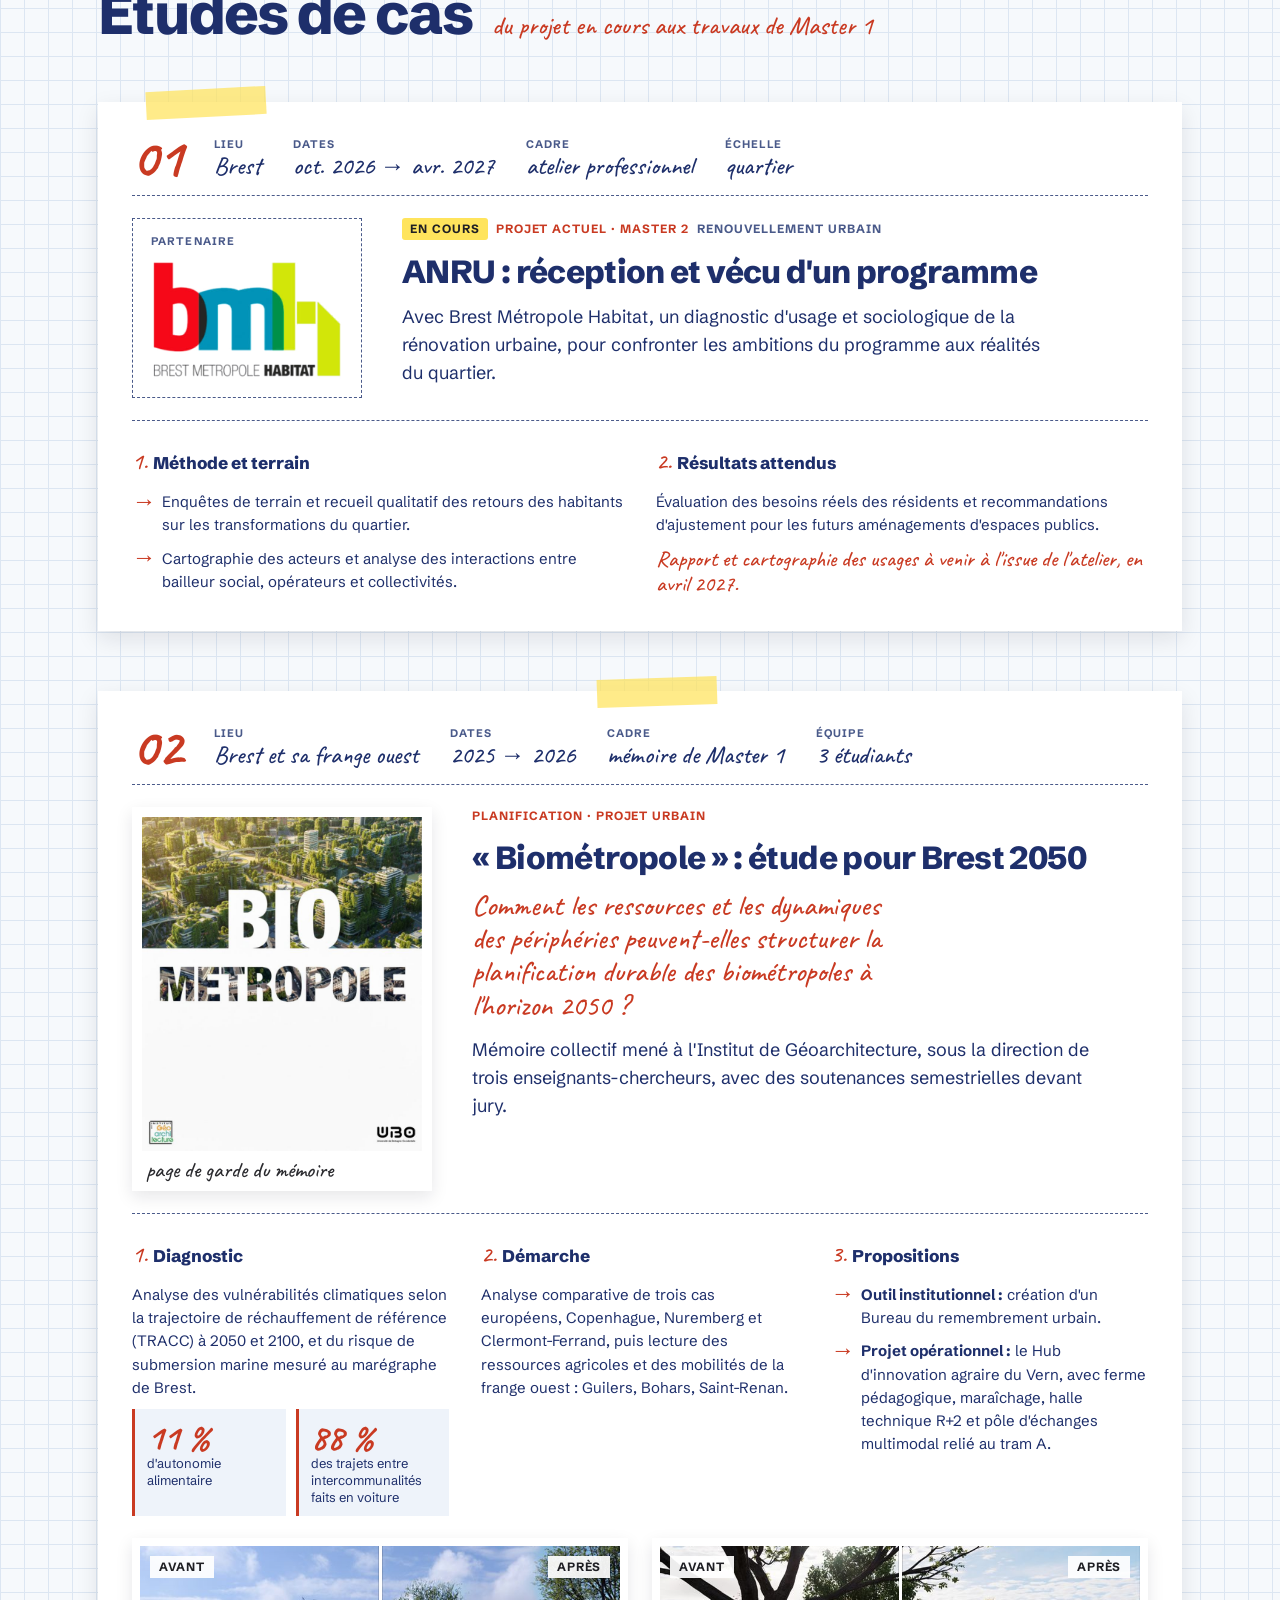
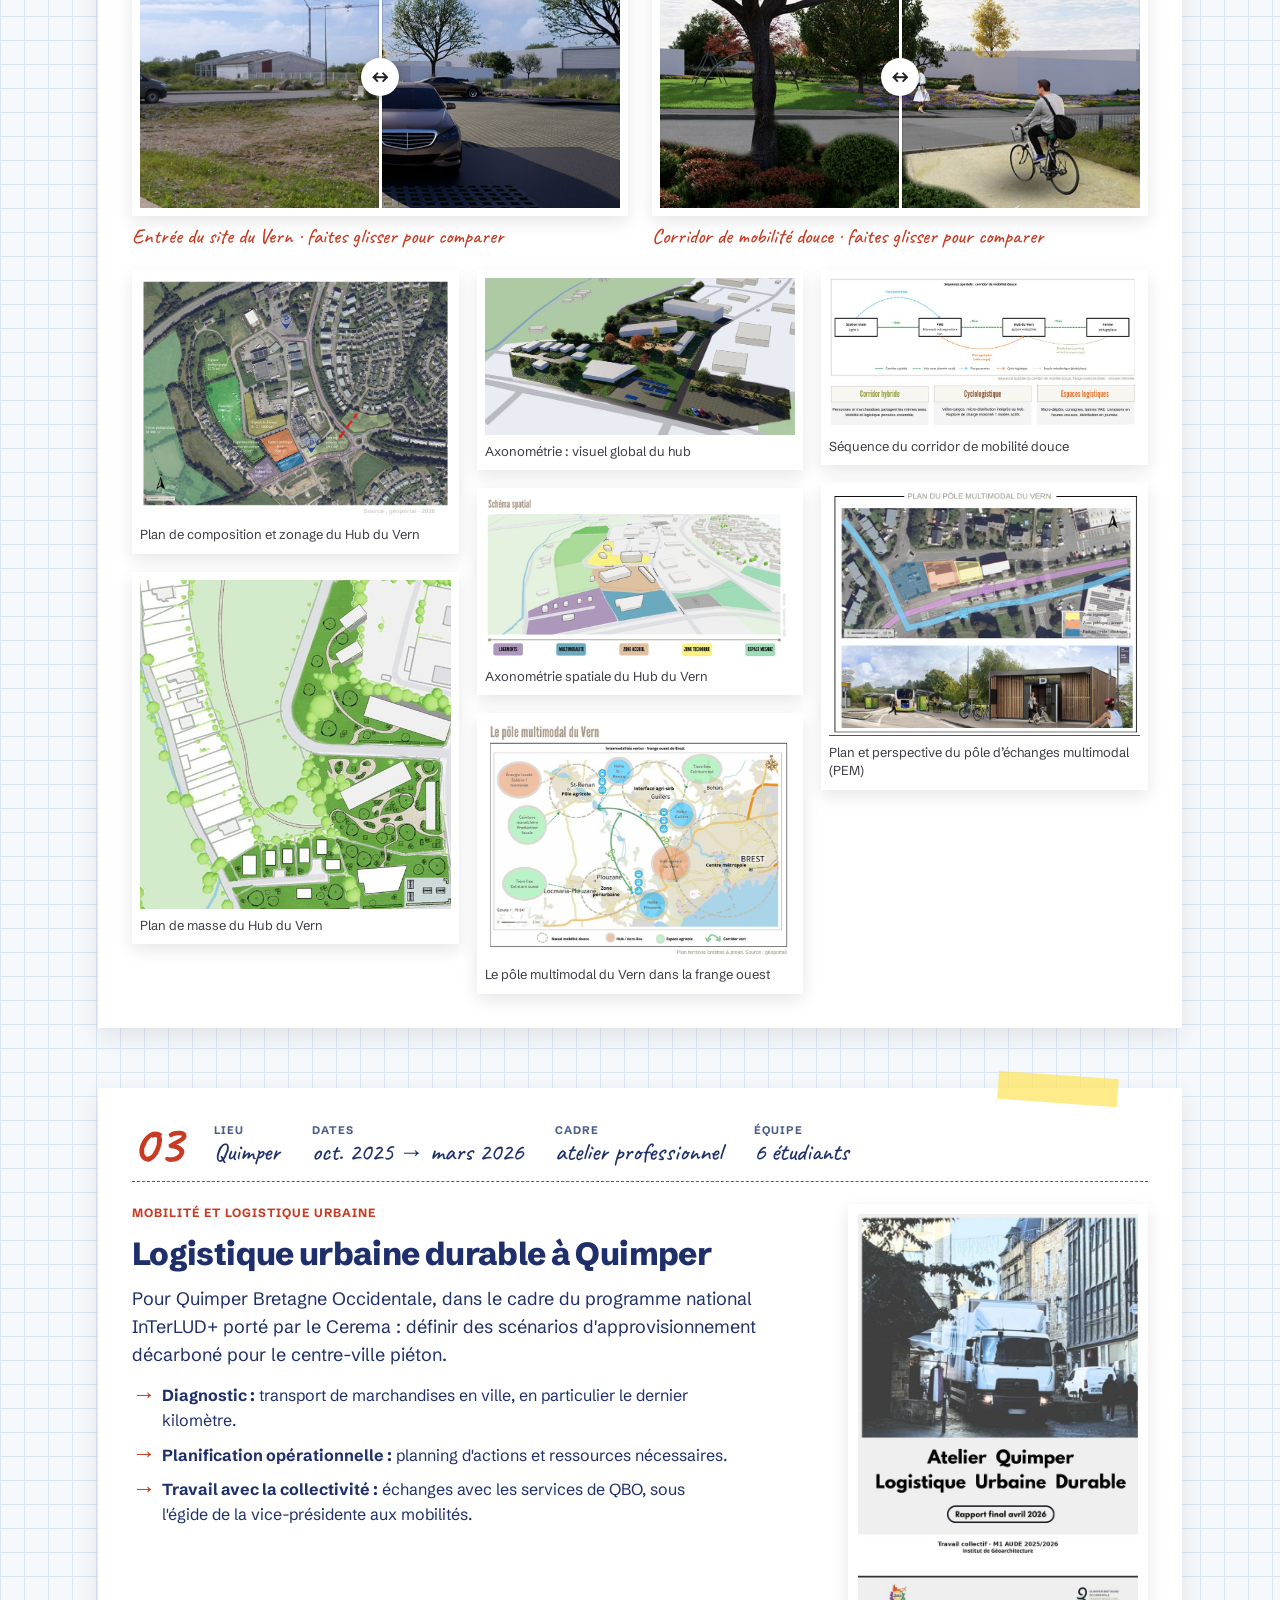
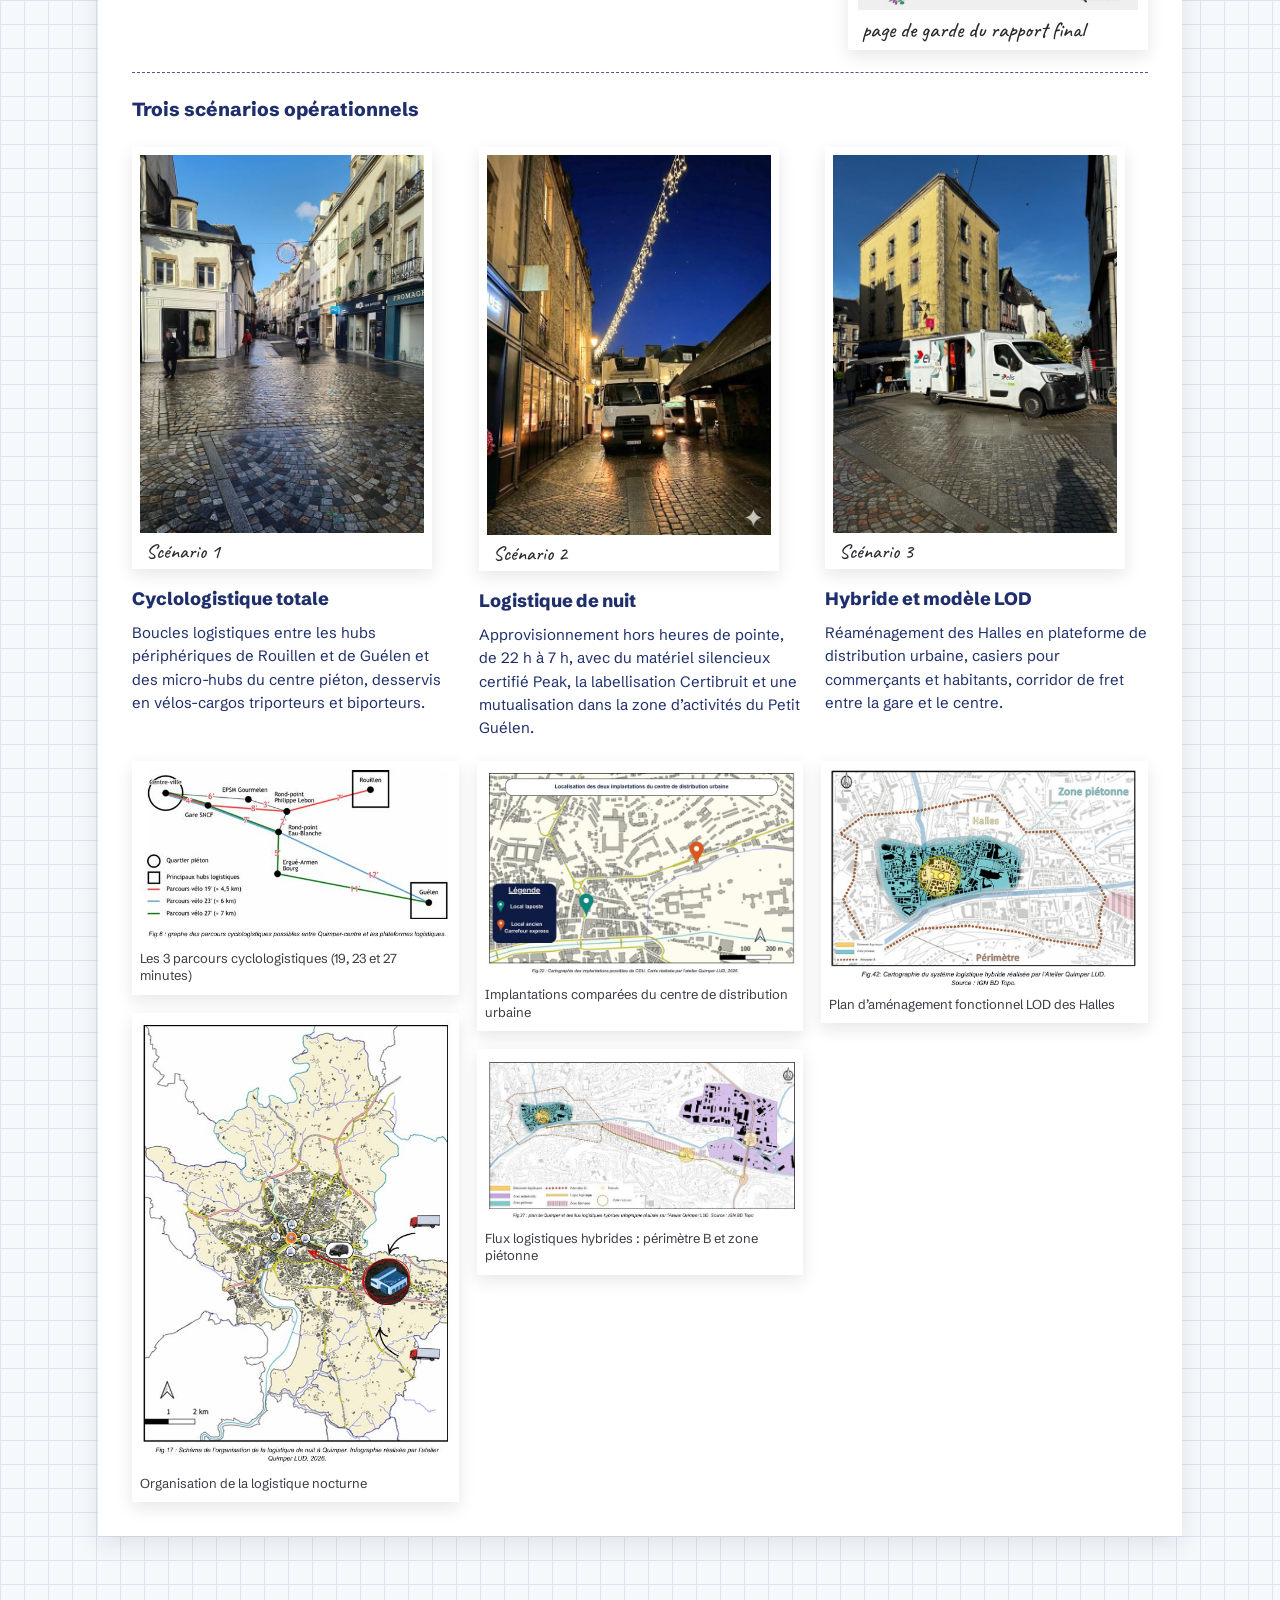
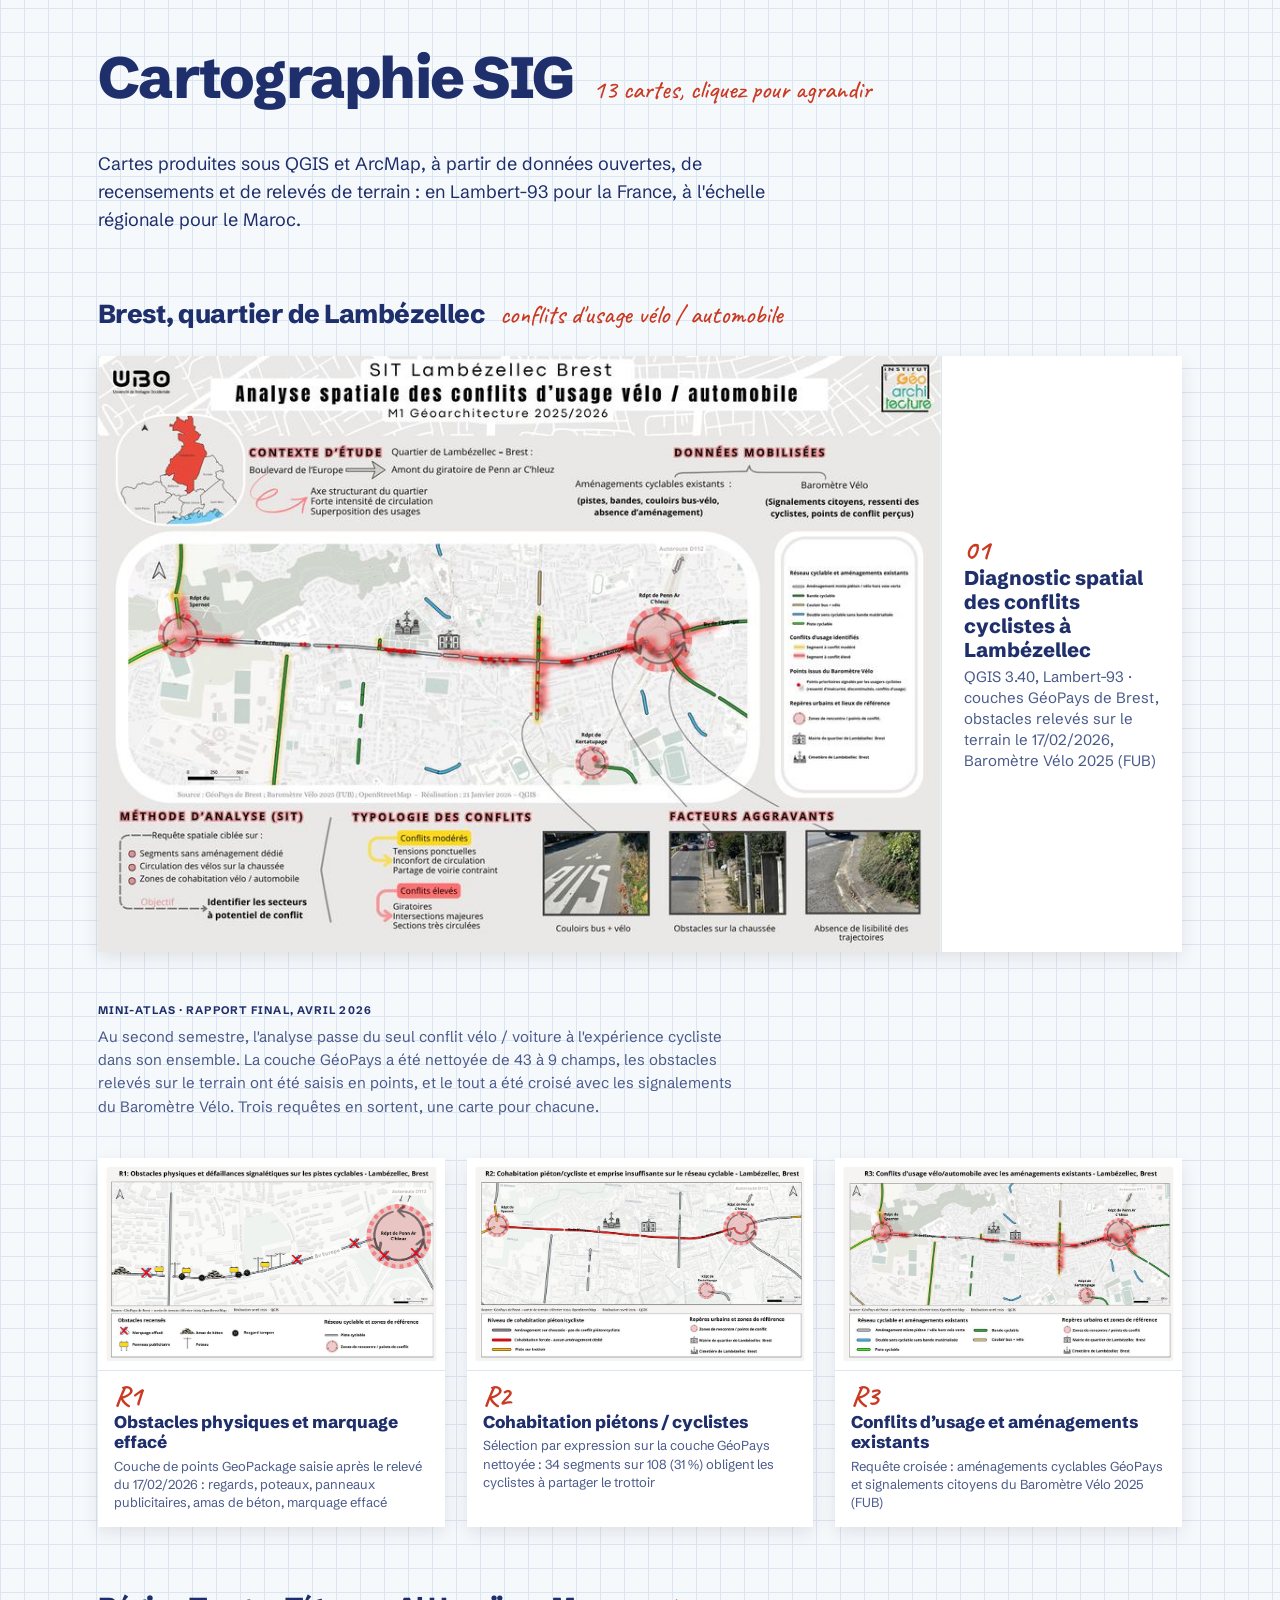
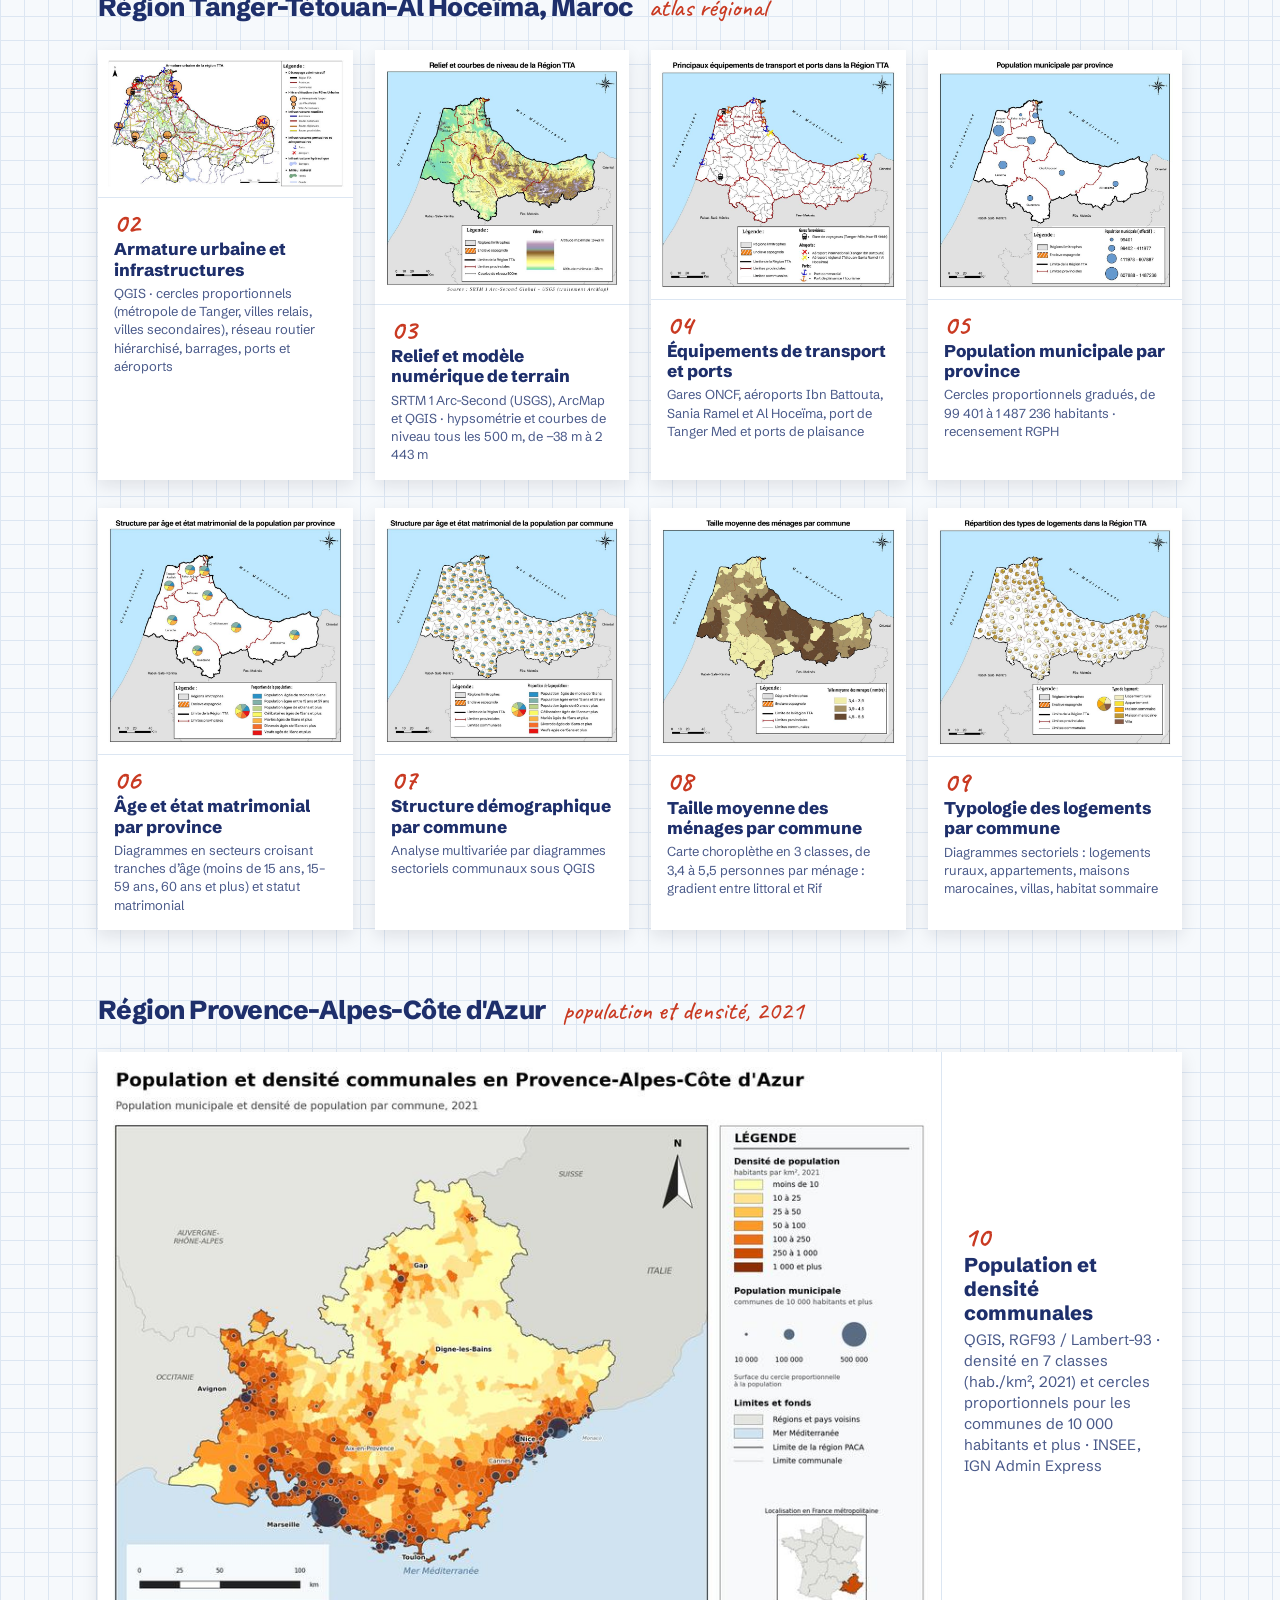
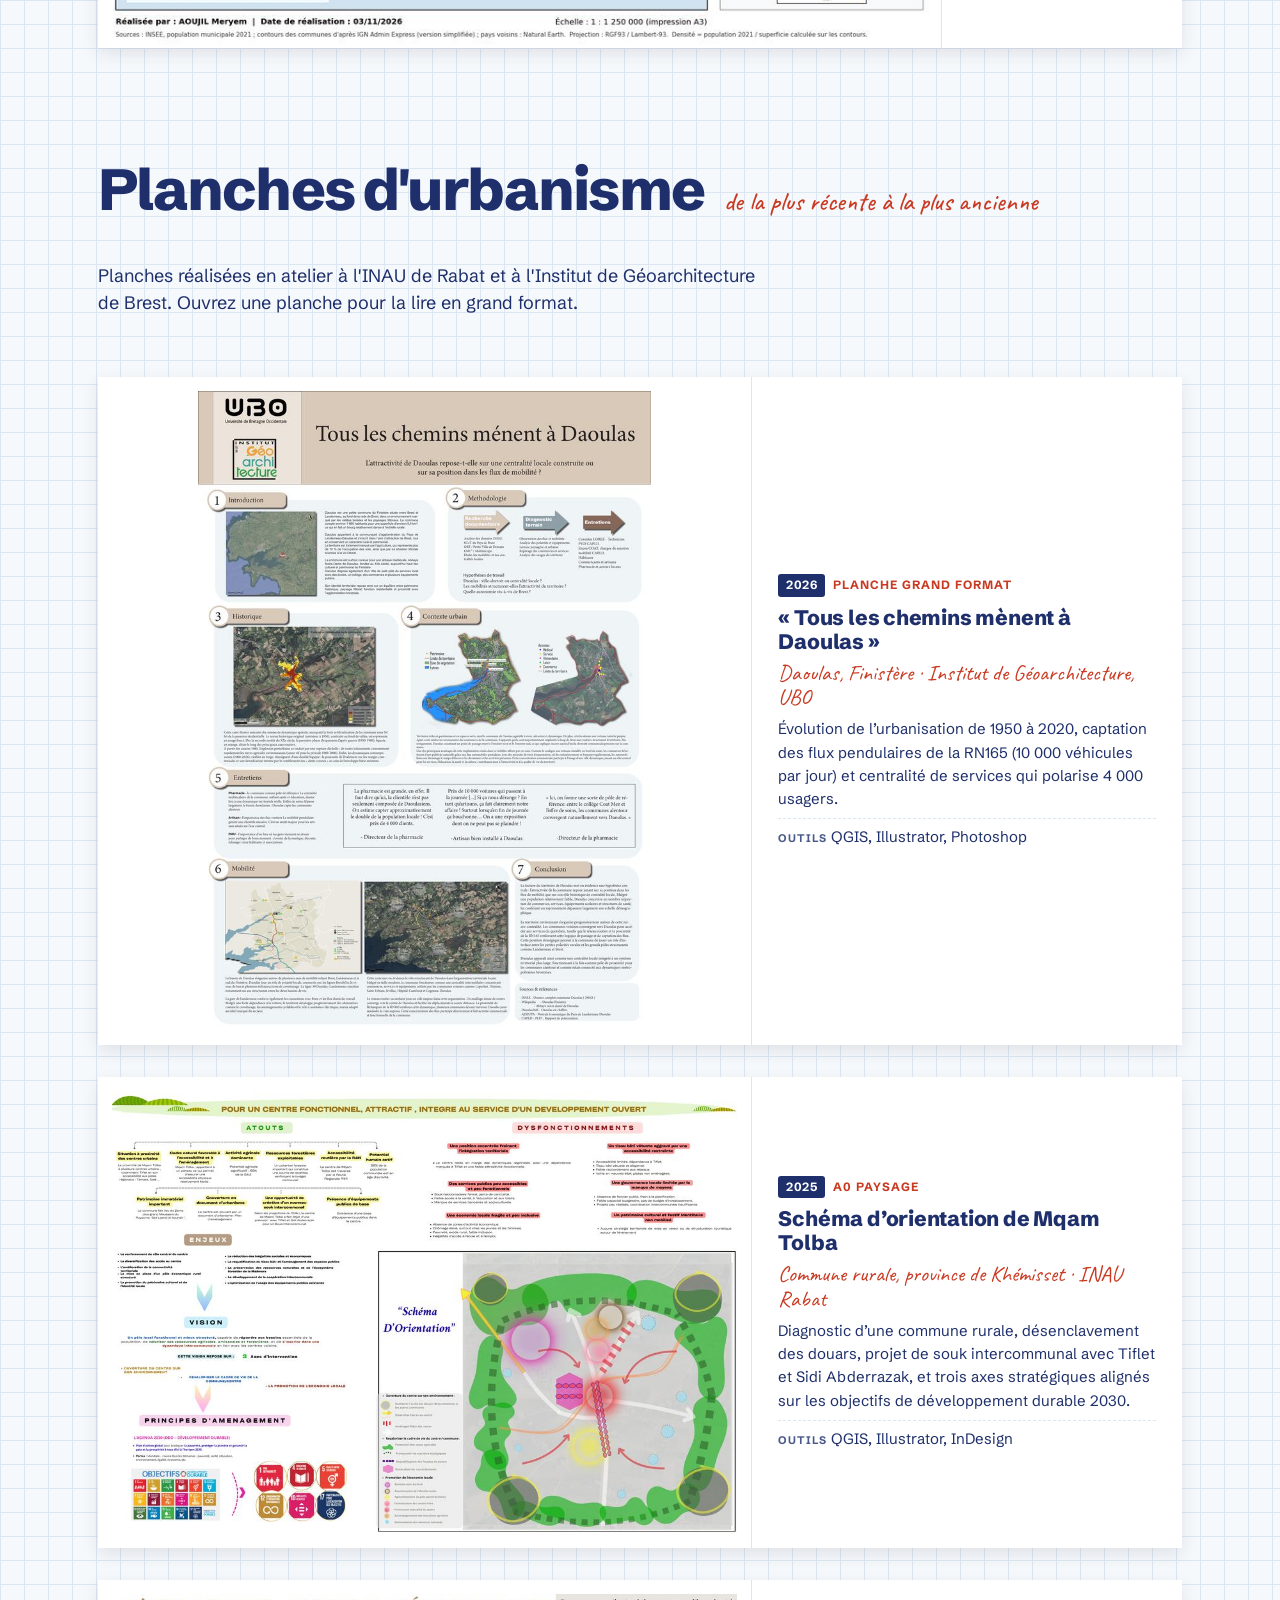
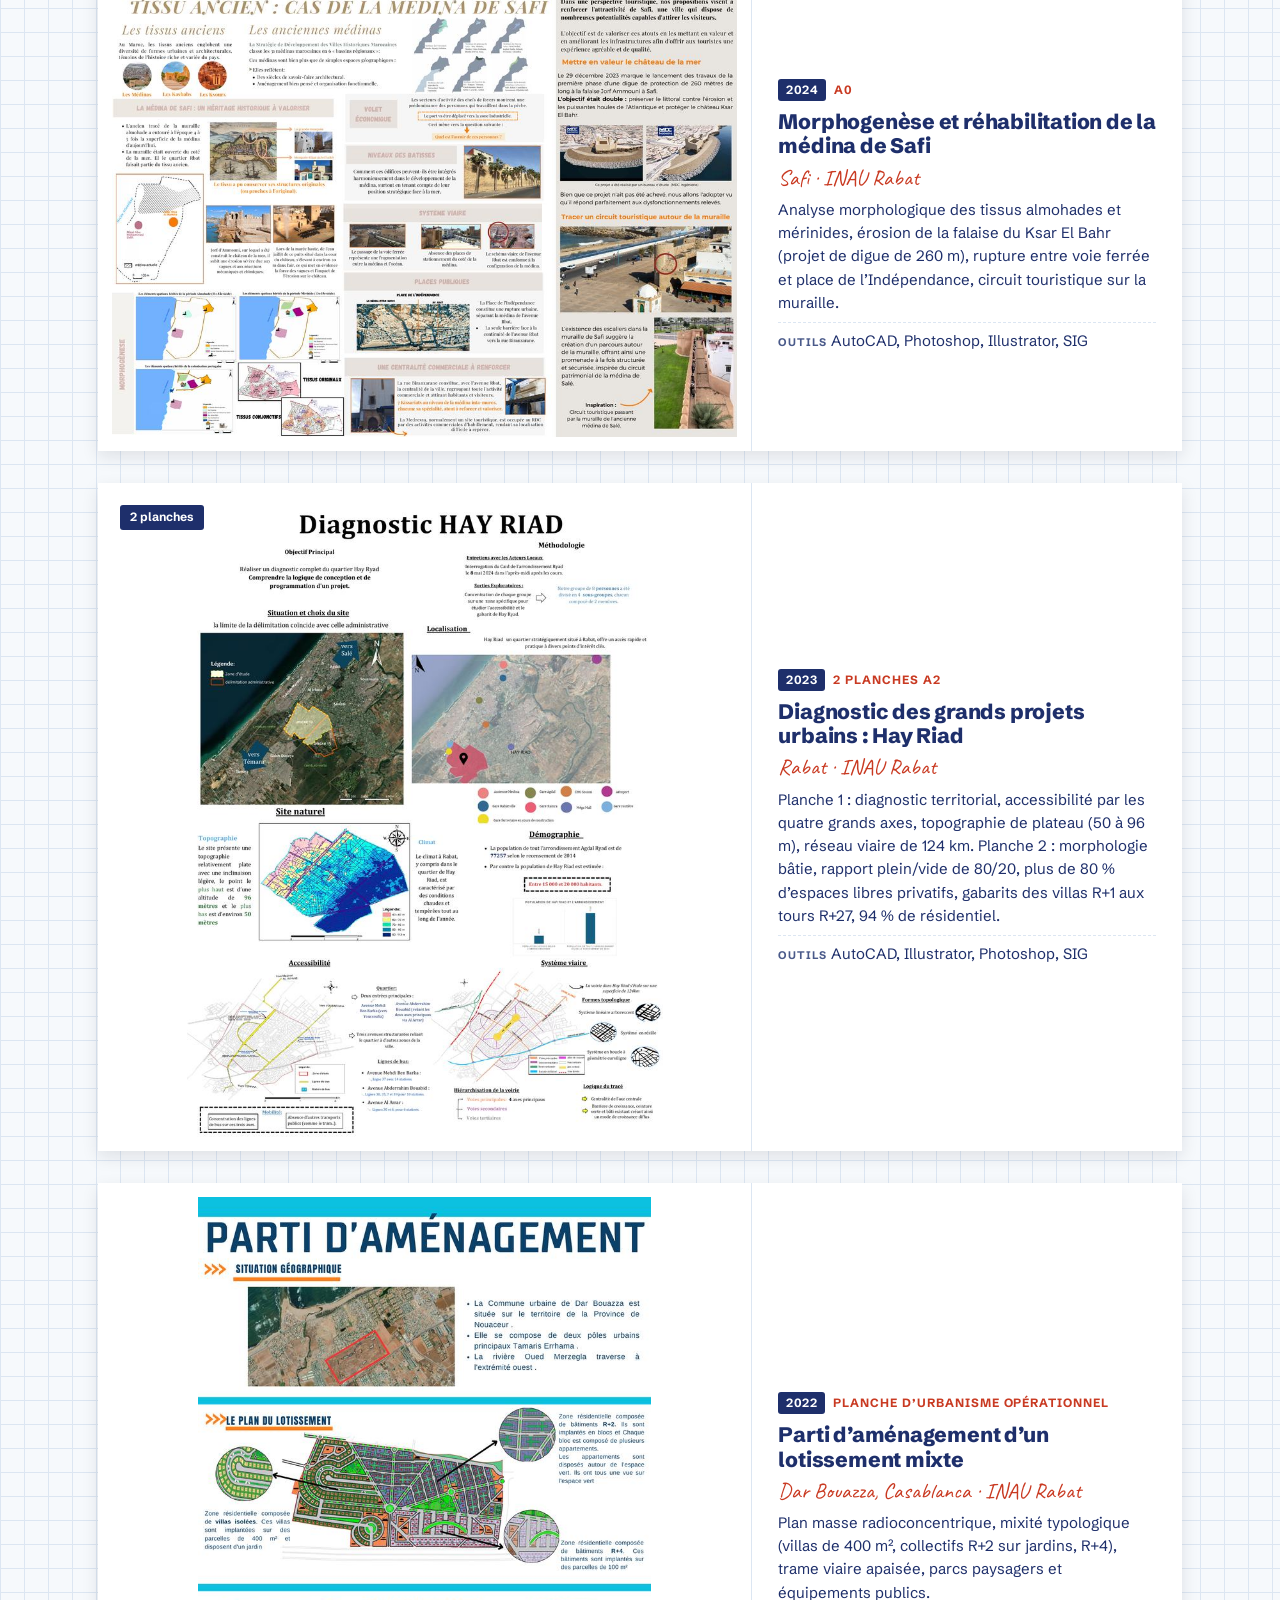
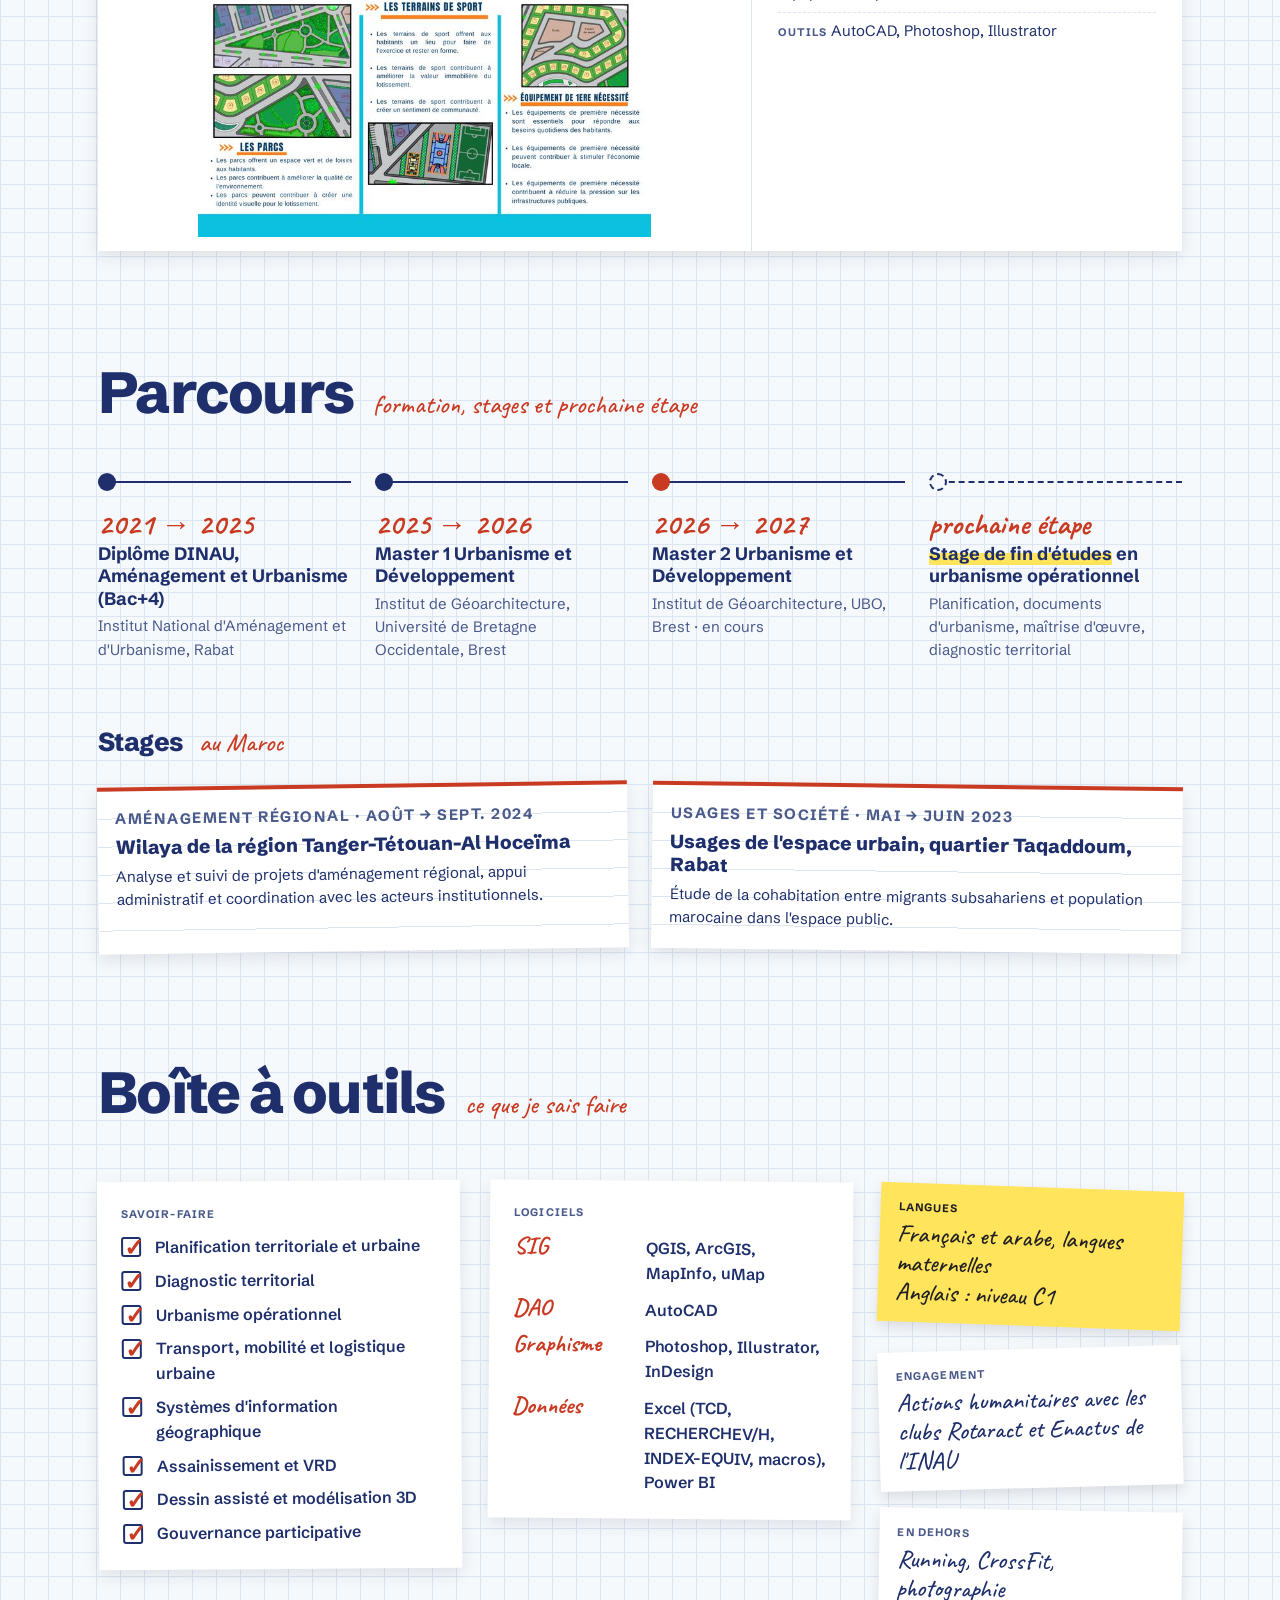
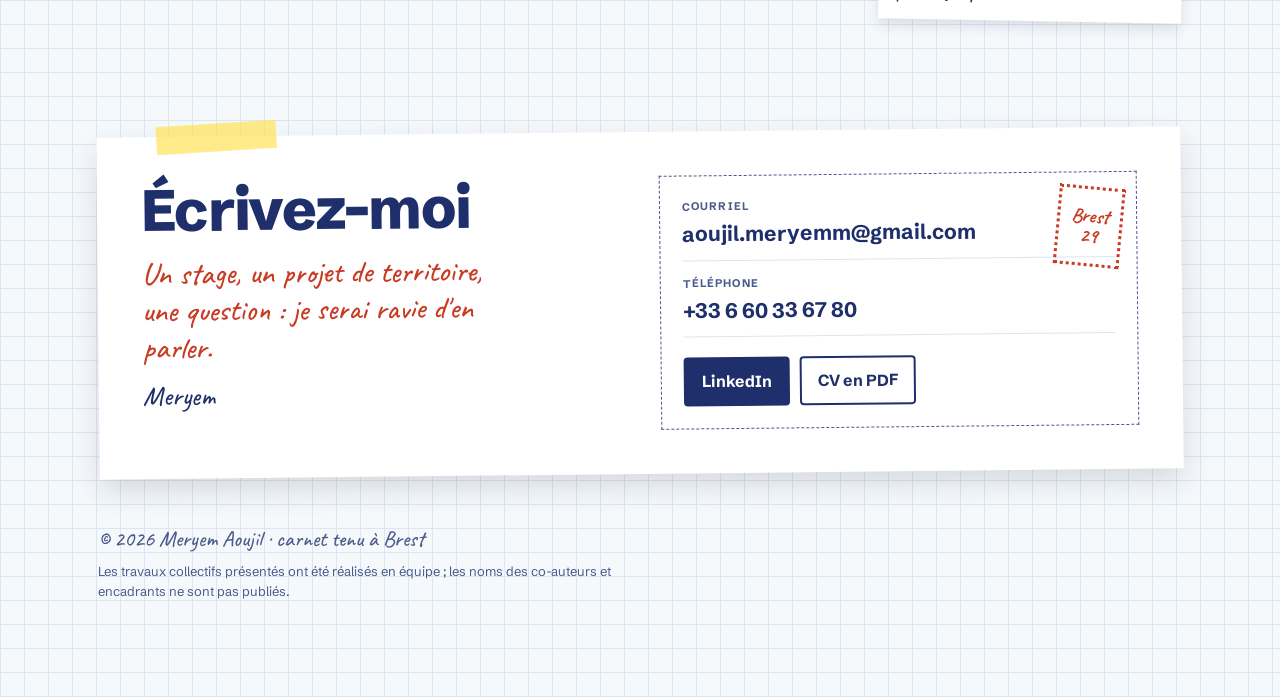
==== commit a3ffa2c2: "Nouvelles cartes" ====
--- a/index.html
+++ b/index.html
@@ -287,9 +287,9 @@
       <section class="section" id="cartographie" aria-labelledby="titre-cartes">
         <div class="section__head">
           <h2 class="section__title" id="titre-cartes">Cartographie SIG</h2>
-          <p class="hand section__note">9 cartes<span class="screen-only">, cliquez pour agrandir</span></p>
-        </div>
-        <p class="section__intro">Cartes produites sous QGIS et ArcMap, à partir de données ouvertes, de recensements et de relevés de terrain : en Lambert-93 pour la Bretagne, à l'échelle régionale pour le Maroc.</p>
+          <p class="hand section__note">13 cartes<span class="screen-only">, cliquez pour agrandir</span></p>
+        </div>
+        <p class="section__intro">Cartes produites sous QGIS et ArcMap, à partir de données ouvertes, de recensements et de relevés de terrain : en Lambert-93 pour la France, à l'échelle régionale pour le Maroc.</p>
 
         <div class="subsection">
           <div class="section__head section__head--small">
@@ -299,6 +299,10 @@
           <div class="maps maps--wide">
             <article class="map-card"><a class="zoom map-card__img" href="assets/img/cartes/01-lambezellec.jpg" data-gallery="cartes" data-caption="Carte 01 · Diagnostic spatial des conflits cyclistes à Lambézellec"><img src="assets/img/cartes/01-lambezellec-m.jpg" alt="Diagnostic spatial des conflits cyclistes à Lambézellec" width="900" height="636" loading="lazy" decoding="async"><span class="zoom__hint" aria-hidden="true">⤢</span></a><div class="map-card__body"><p class="map-card__num hand">01</p><h4>Diagnostic spatial des conflits cyclistes à Lambézellec</h4><p>QGIS 3.40, Lambert-93 · couches GéoPays de Brest, obstacles relevés sur le terrain le 17/02/2026, Baromètre Vélo 2025 (FUB)</p></div></article>
           </div>
+          <p class="atlas__intro"><span class="label">Mini-atlas · rapport final, avril 2026</span> Au second semestre, l'analyse passe du seul conflit vélo / voiture à l'expérience cycliste dans son ensemble. La couche GéoPays a été nettoyée de 43 à 9 champs, les obstacles relevés sur le terrain ont été saisis en points, et le tout a été croisé avec les signalements du Baromètre Vélo. Trois requêtes en sortent, une carte pour chacune.</p>
+          <div class="maps maps--atlas">
+            <article class="map-card"><a class="zoom map-card__img" href="assets/img/cartes/lambezellec-r1.jpg" data-gallery="cartes" data-caption="Carte R1 · Obstacles physiques et marquage effacé"><img src="assets/img/cartes/lambezellec-r1-m.jpg" alt="Obstacles physiques et marquage effacé" width="900" height="533" loading="lazy" decoding="async"><span class="zoom__hint" aria-hidden="true">⤢</span></a><div class="map-card__body"><p class="map-card__num hand">R1</p><h4>Obstacles physiques et marquage effacé</h4><p>Couche de points GeoPackage saisie après le relevé du 17/02/2026 : regards, poteaux, panneaux publicitaires, amas de béton, marquage effacé</p></div></article><article class="map-card"><a class="zoom map-card__img" href="assets/img/cartes/lambezellec-r2.jpg" data-gallery="cartes" data-caption="Carte R2 · Cohabitation piétons / cyclistes"><img src="assets/img/cartes/lambezellec-r2-m.jpg" alt="Cohabitation piétons / cyclistes" width="900" height="533" loading="lazy" decoding="async"><span class="zoom__hint" aria-hidden="true">⤢</span></a><div class="map-card__body"><p class="map-card__num hand">R2</p><h4>Cohabitation piétons / cyclistes</h4><p>Sélection par expression sur la couche GéoPays nettoyée : 34 segments sur 108 (31 %) obligent les cyclistes à partager le trottoir</p></div></article><article class="map-card"><a class="zoom map-card__img" href="assets/img/cartes/lambezellec-r3.jpg" data-gallery="cartes" data-caption="Carte R3 · Conflits d’usage et aménagements existants"><img src="assets/img/cartes/lambezellec-r3-m.jpg" alt="Conflits d’usage et aménagements existants" width="900" height="533" loading="lazy" decoding="async"><span class="zoom__hint" aria-hidden="true">⤢</span></a><div class="map-card__body"><p class="map-card__num hand">R3</p><h4>Conflits d’usage et aménagements existants</h4><p>Requête croisée : aménagements cyclables GéoPays et signalements citoyens du Baromètre Vélo 2025 (FUB)</p></div></article>
+          </div>
         </div>
 
         <div class="subsection">
@@ -308,6 +312,16 @@
           </div>
           <div class="maps">
             <article class="map-card"><a class="zoom map-card__img" href="assets/img/cartes/02-armature-urbaine-tta.jpg" data-gallery="cartes" data-caption="Carte 02 · Armature urbaine et infrastructures"><img src="assets/img/cartes/02-armature-urbaine-tta-m.jpg" alt="Armature urbaine et infrastructures" width="900" height="496" loading="lazy" decoding="async"><span class="zoom__hint" aria-hidden="true">⤢</span></a><div class="map-card__body"><p class="map-card__num hand">02</p><h4>Armature urbaine et infrastructures</h4><p>QGIS · cercles proportionnels (métropole de Tanger, villes relais, villes secondaires), réseau routier hiérarchisé, barrages, ports et aéroports</p></div></article><article class="map-card"><a class="zoom map-card__img" href="assets/img/cartes/03-relief-tta.jpg" data-gallery="cartes" data-caption="Carte 03 · Relief et modèle numérique de terrain"><img src="assets/img/cartes/03-relief-tta-m.jpg" alt="Relief et modèle numérique de terrain" width="900" height="899" loading="lazy" decoding="async"><span class="zoom__hint" aria-hidden="true">⤢</span></a><div class="map-card__body"><p class="map-card__num hand">03</p><h4>Relief et modèle numérique de terrain</h4><p>SRTM 1 Arc-Second (USGS), ArcMap et QGIS · hypsométrie et courbes de niveau tous les 500 m, de −38 m à 2 443 m</p></div></article><article class="map-card"><a class="zoom map-card__img" href="assets/img/cartes/04-transports-tta.jpg" data-gallery="cartes" data-caption="Carte 04 · Équipements de transport et ports"><img src="assets/img/cartes/04-transports-tta-m.jpg" alt="Équipements de transport et ports" width="900" height="879" loading="lazy" decoding="async"><span class="zoom__hint" aria-hidden="true">⤢</span></a><div class="map-card__body"><p class="map-card__num hand">04</p><h4>Équipements de transport et ports</h4><p>Gares ONCF, aéroports Ibn Battouta, Sania Ramel et Al Hoceïma, port de Tanger Med et ports de plaisance</p></div></article><article class="map-card"><a class="zoom map-card__img" href="assets/img/cartes/05-population-tta.jpg" data-gallery="cartes" data-caption="Carte 05 · Population municipale par province"><img src="assets/img/cartes/05-population-tta-m.jpg" alt="Population municipale par province" width="900" height="879" loading="lazy" decoding="async"><span class="zoom__hint" aria-hidden="true">⤢</span></a><div class="map-card__body"><p class="map-card__num hand">05</p><h4>Population municipale par province</h4><p>Cercles proportionnels gradués, de 99 401 à 1 487 236 habitants · recensement RGPH</p></div></article><article class="map-card"><a class="zoom map-card__img" href="assets/img/cartes/06-structure-age-tta.jpg" data-gallery="cartes" data-caption="Carte 06 · Âge et état matrimonial par province"><img src="assets/img/cartes/06-structure-age-tta-m.jpg" alt="Âge et état matrimonial par province" width="900" height="870" loading="lazy" decoding="async"><span class="zoom__hint" aria-hidden="true">⤢</span></a><div class="map-card__body"><p class="map-card__num hand">06</p><h4>Âge et état matrimonial par province</h4><p>Diagrammes en secteurs croisant tranches d’âge (moins de 15 ans, 15–59 ans, 60 ans et plus) et statut matrimonial</p></div></article><article class="map-card"><a class="zoom map-card__img" href="assets/img/cartes/07-structure-communes-tta.jpg" data-gallery="cartes" data-caption="Carte 07 · Structure démographique par commune"><img src="assets/img/cartes/07-structure-communes-tta-m.jpg" alt="Structure démographique par commune" width="900" height="870" loading="lazy" decoding="async"><span class="zoom__hint" aria-hidden="true">⤢</span></a><div class="map-card__body"><p class="map-card__num hand">07</p><h4>Structure démographique par commune</h4><p>Analyse multivariée par diagrammes sectoriels communaux sous QGIS</p></div></article><article class="map-card"><a class="zoom map-card__img" href="assets/img/cartes/08-menages-tta.jpg" data-gallery="cartes" data-caption="Carte 08 · Taille moyenne des ménages par commune"><img src="assets/img/cartes/08-menages-tta-m.jpg" alt="Taille moyenne des ménages par commune" width="900" height="875" loading="lazy" decoding="async"><span class="zoom__hint" aria-hidden="true">⤢</span></a><div class="map-card__body"><p class="map-card__num hand">08</p><h4>Taille moyenne des ménages par commune</h4><p>Carte choroplèthe en 3 classes, de 3,4 à 5,5 personnes par ménage : gradient entre littoral et Rif</p></div></article><article class="map-card"><a class="zoom map-card__img" href="assets/img/cartes/09-logements-tta.jpg" data-gallery="cartes" data-caption="Carte 09 · Typologie des logements par commune"><img src="assets/img/cartes/09-logements-tta-m.jpg" alt="Typologie des logements par commune" width="900" height="876" loading="lazy" decoding="async"><span class="zoom__hint" aria-hidden="true">⤢</span></a><div class="map-card__body"><p class="map-card__num hand">09</p><h4>Typologie des logements par commune</h4><p>Diagrammes sectoriels : logements ruraux, appartements, maisons marocaines, villas, habitat sommaire</p></div></article>
+          </div>
+        </div>
+
+        <div class="subsection">
+          <div class="section__head section__head--small">
+            <h3 class="subsection__title">Région Provence-Alpes-Côte d'Azur</h3>
+            <p class="hand section__note">population et densité, 2021</p>
+          </div>
+          <div class="maps maps--wide">
+            <article class="map-card"><a class="zoom map-card__img" href="assets/img/cartes/10-paca-population.jpg" data-gallery="cartes" data-caption="Carte 10 · Population et densité communales"><img src="assets/img/cartes/10-paca-population-m.jpg" alt="Population et densité communales" width="900" height="636" loading="lazy" decoding="async"><span class="zoom__hint" aria-hidden="true">⤢</span></a><div class="map-card__body"><p class="map-card__num hand">10</p><h4>Population et densité communales</h4><p>QGIS, RGF93 / Lambert-93 · densité en 7 classes (hab./km², 2021) et cercles proportionnels pour les communes de 10 000 habitants et plus · INSEE, IGN Admin Express</p></div></article>
           </div>
         </div>
       </section>
--- a/assets/css/style.css
+++ b/assets/css/style.css
@@ -816,6 +816,9 @@
 /* Cartes SIG */
 .maps { display: grid; grid-template-columns: repeat(auto-fill, minmax(230px, 1fr)); gap: 28px 22px; }
 .maps--wide { grid-template-columns: minmax(0, 1fr); }
+.maps--atlas { grid-template-columns: repeat(auto-fill, minmax(300px, 1fr)); }
+.atlas__intro { max-width: 72ch; margin: 28px 0 18px; font-size: .9375rem; line-height: 1.55; color: var(--muted); }
+.atlas__intro .label { display: block; margin-bottom: 6px; color: var(--ink); }
 .maps--wide .map-card { flex-direction: row; flex-wrap: wrap; }
 .maps--wide .map-card__img { flex: 999 1 520px; border-bottom: 0; border-right: 1px solid var(--grid); }
 .maps--wide .map-card__body { flex: 1 1 240px; justify-content: center; padding: 20px 22px; }
@@ -937,7 +940,8 @@
 @media (max-width: 560px) {
   .gallery { columns: 2; column-gap: 12px; }
   .gallery > .shot { margin-bottom: 12px; }
-  .maps:not(.maps--wide) { grid-template-columns: repeat(2, minmax(0, 1fr)); gap: 16px 12px; }
+  .maps:not(.maps--wide):not(.maps--atlas) { grid-template-columns: repeat(2, minmax(0, 1fr)); gap: 16px 12px; }
+  .maps--atlas { grid-template-columns: minmax(0, 1fr); gap: 16px; }
   .maps--wide .map-card__img, .planche-card__frame { border-right: 0; border-bottom: 1px solid var(--grid); }
   .shot { padding: 6px 6px 8px; }
   .shot figcaption { font-size: .75rem; }
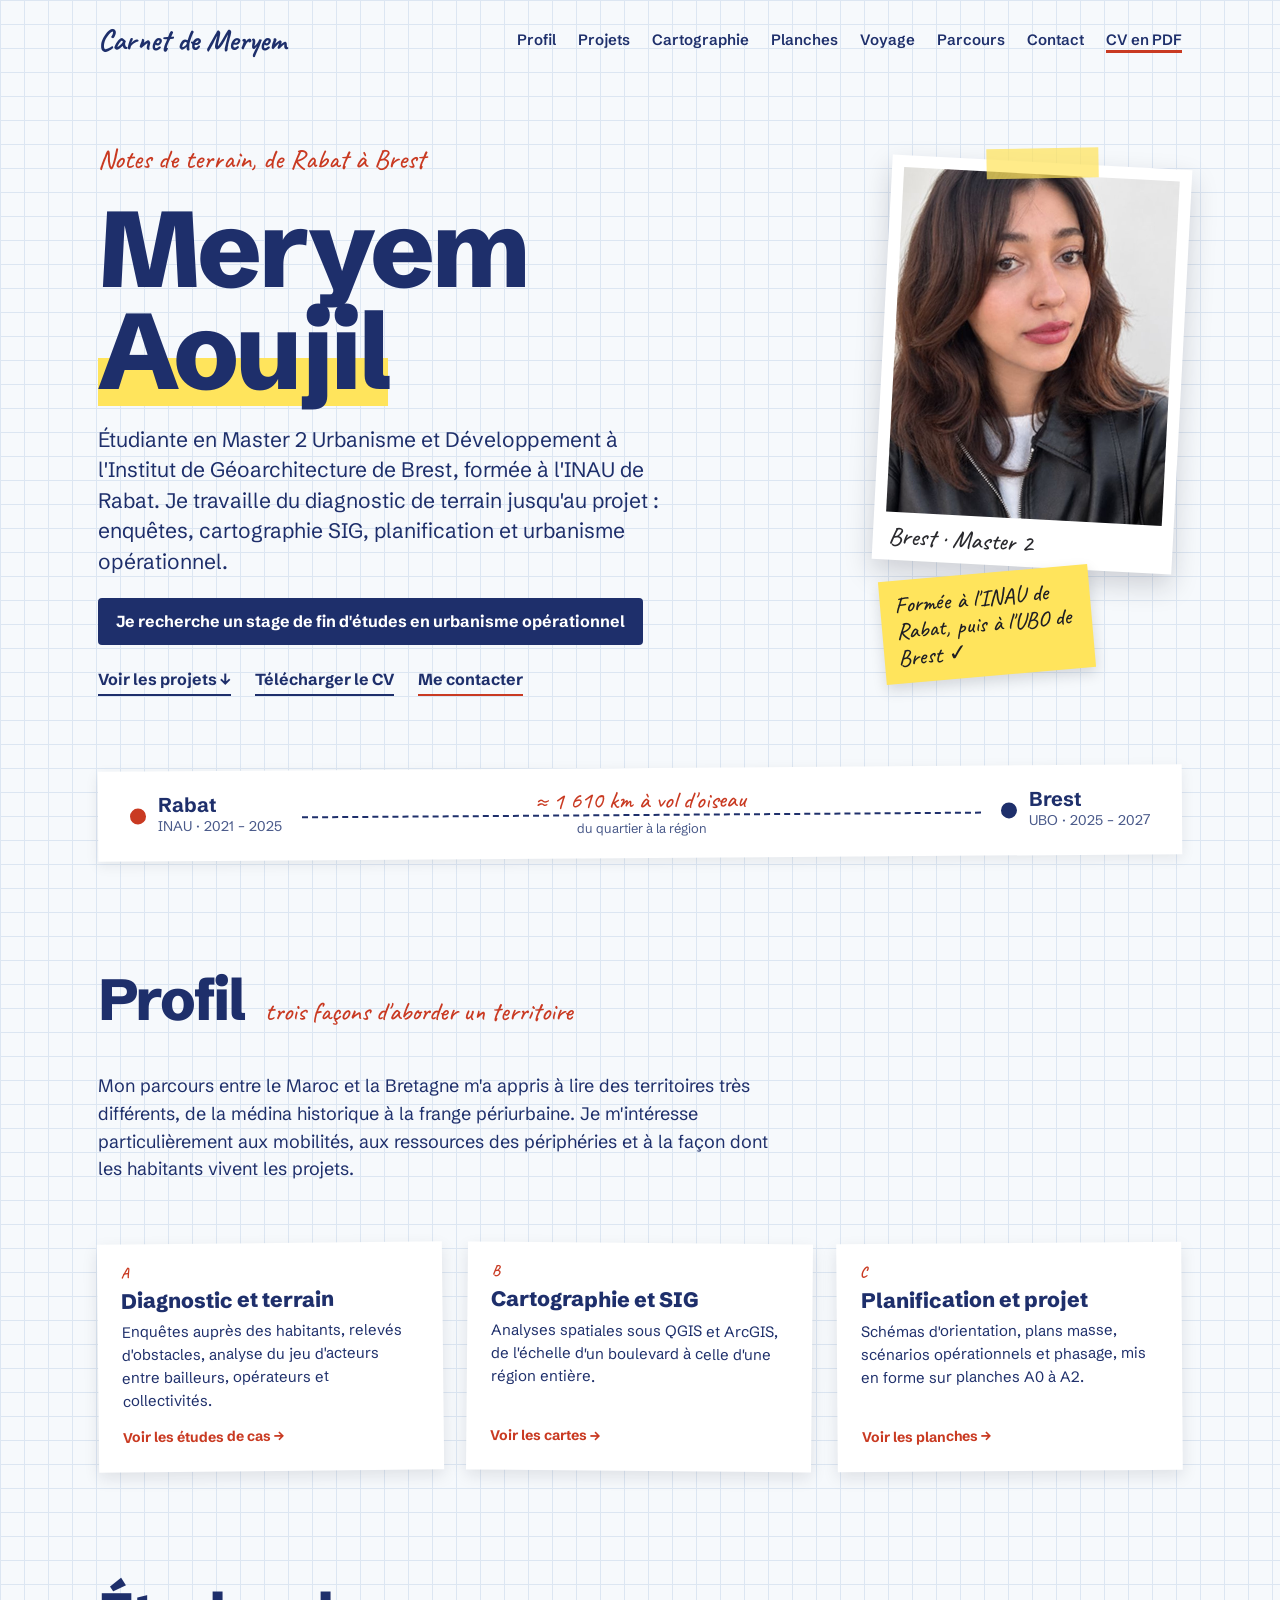
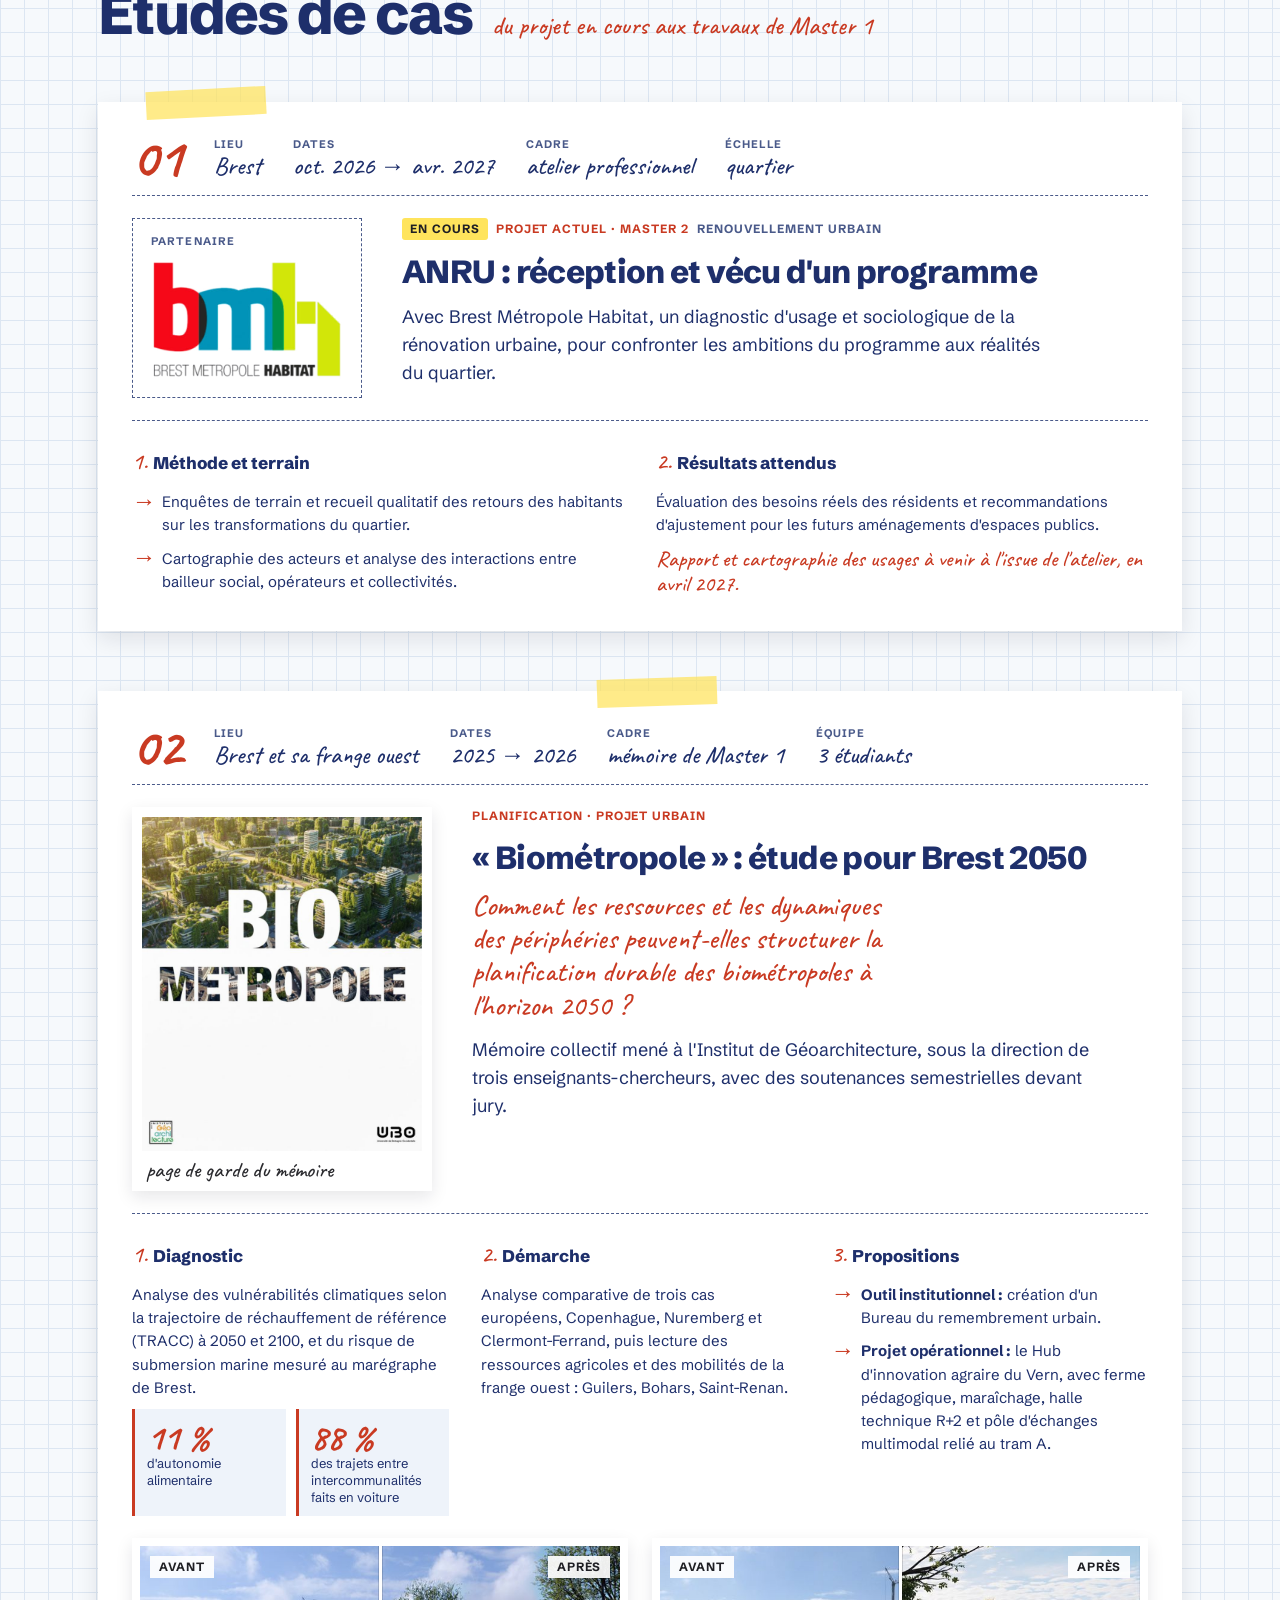
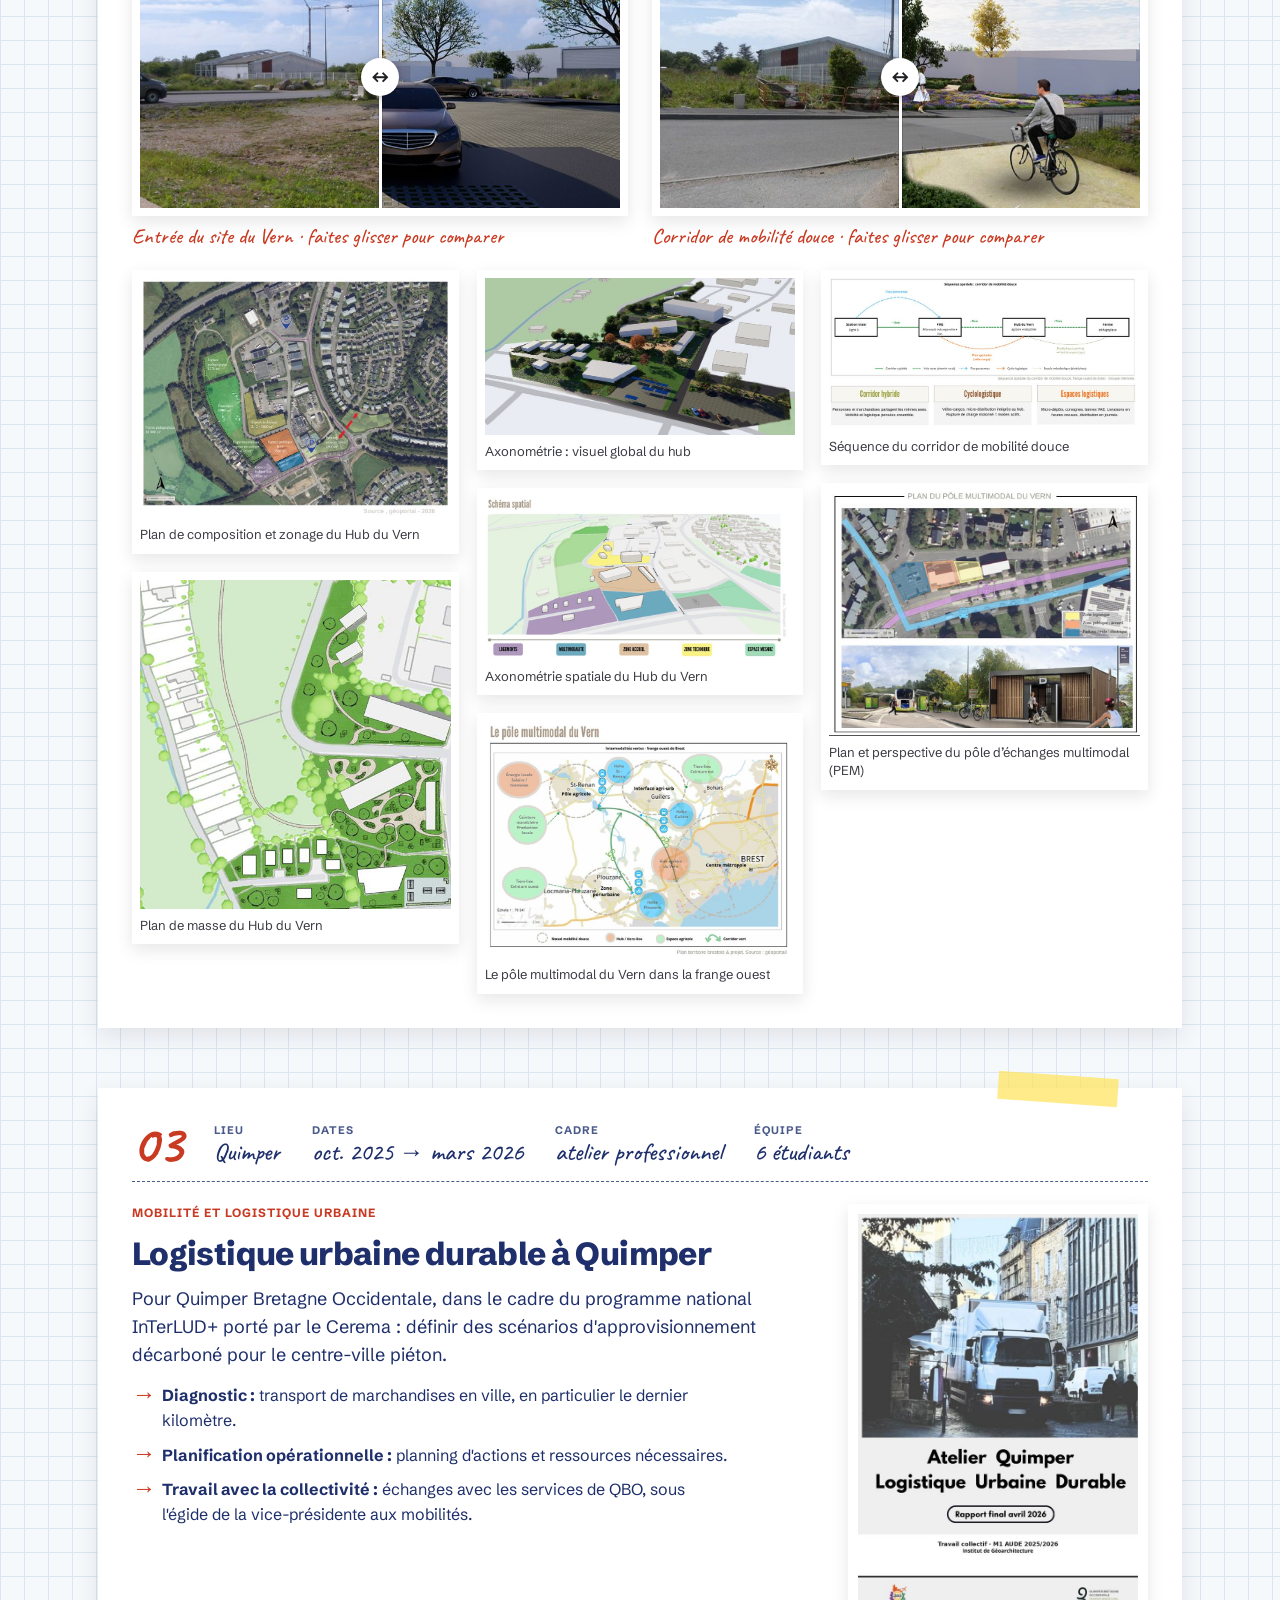
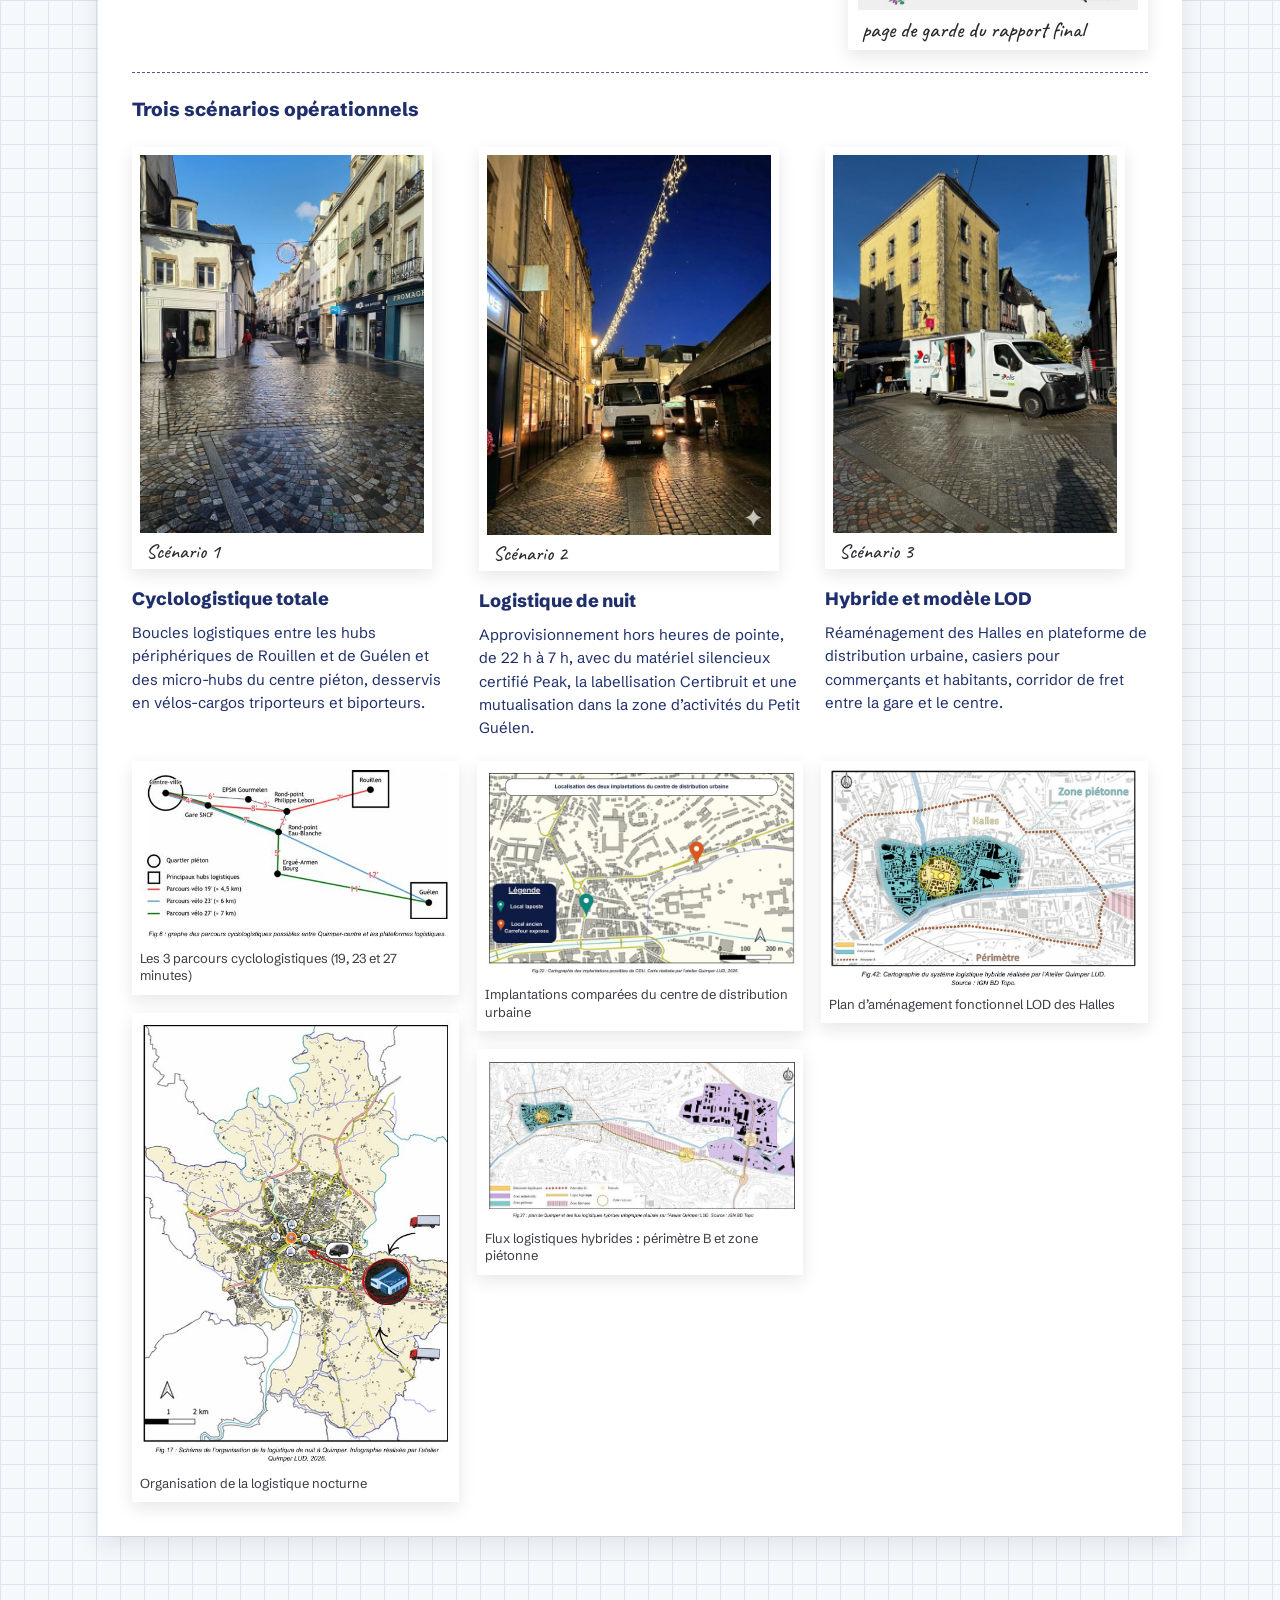
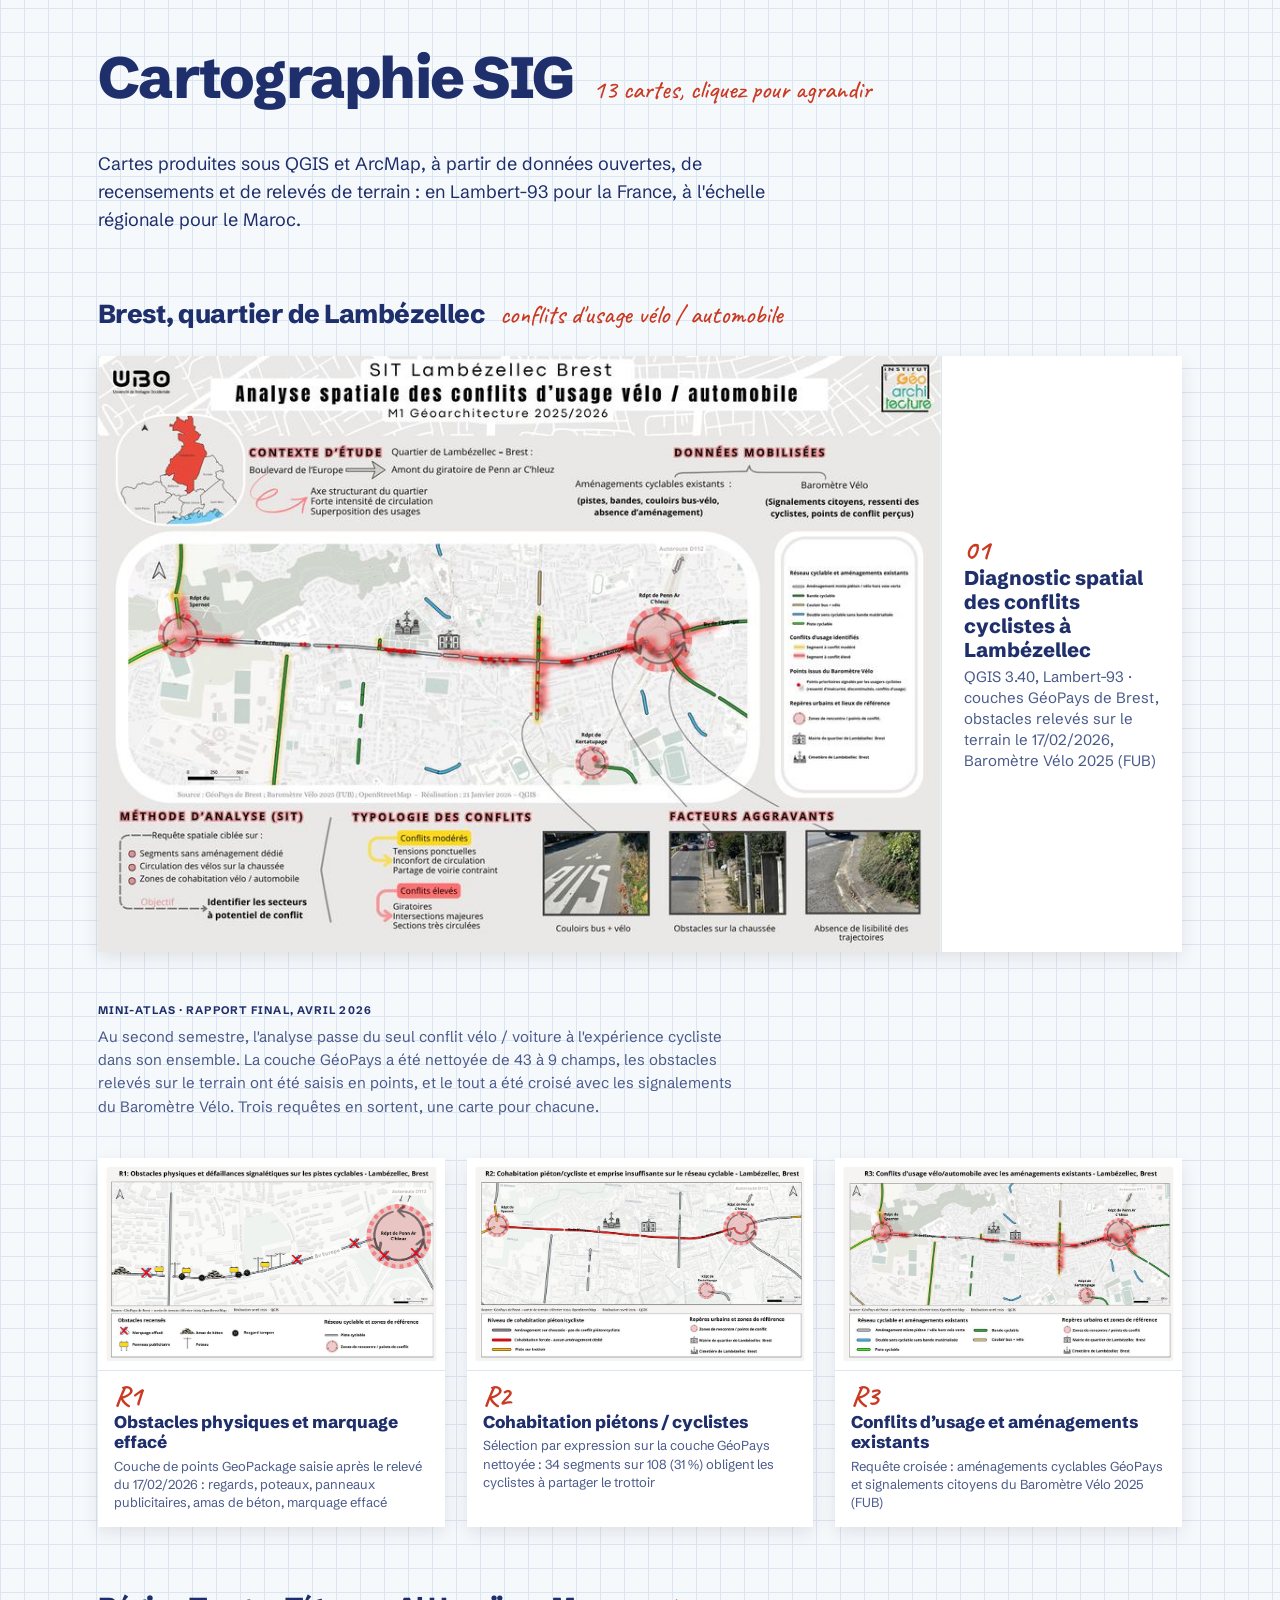
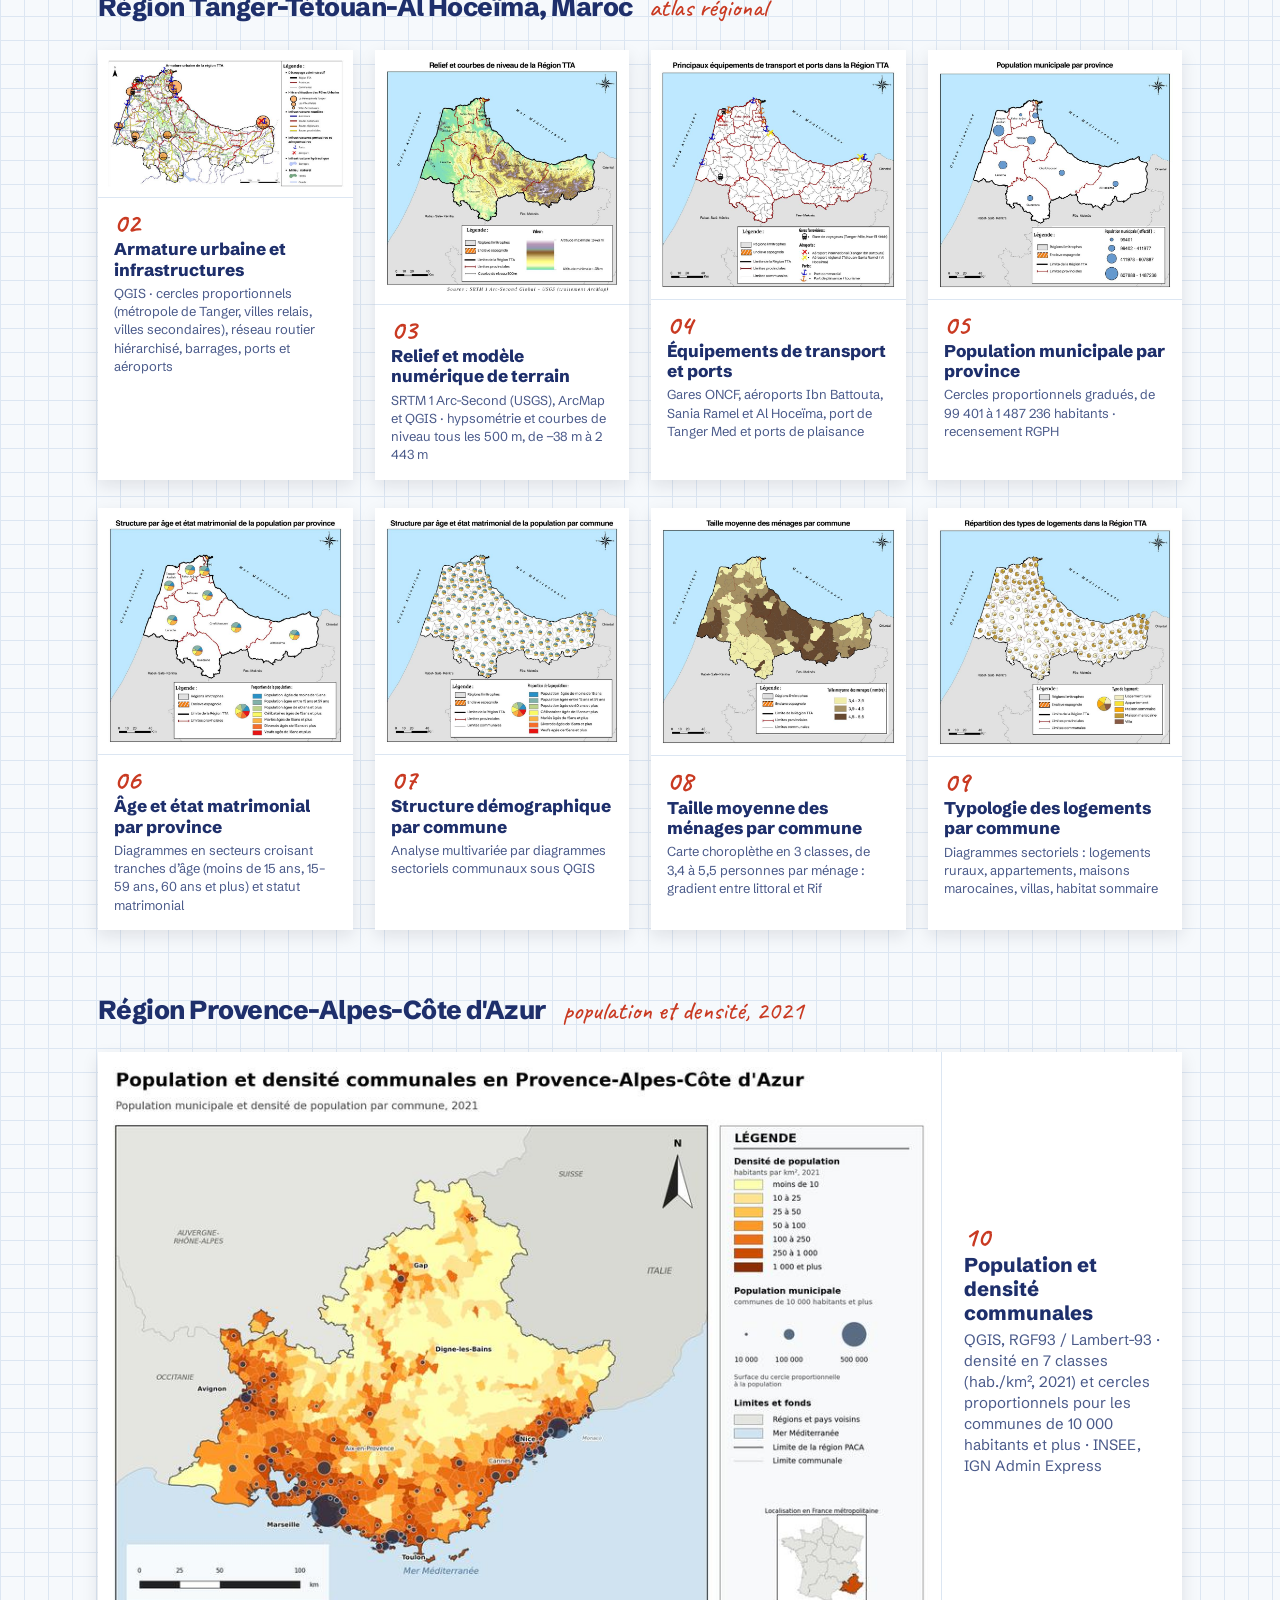
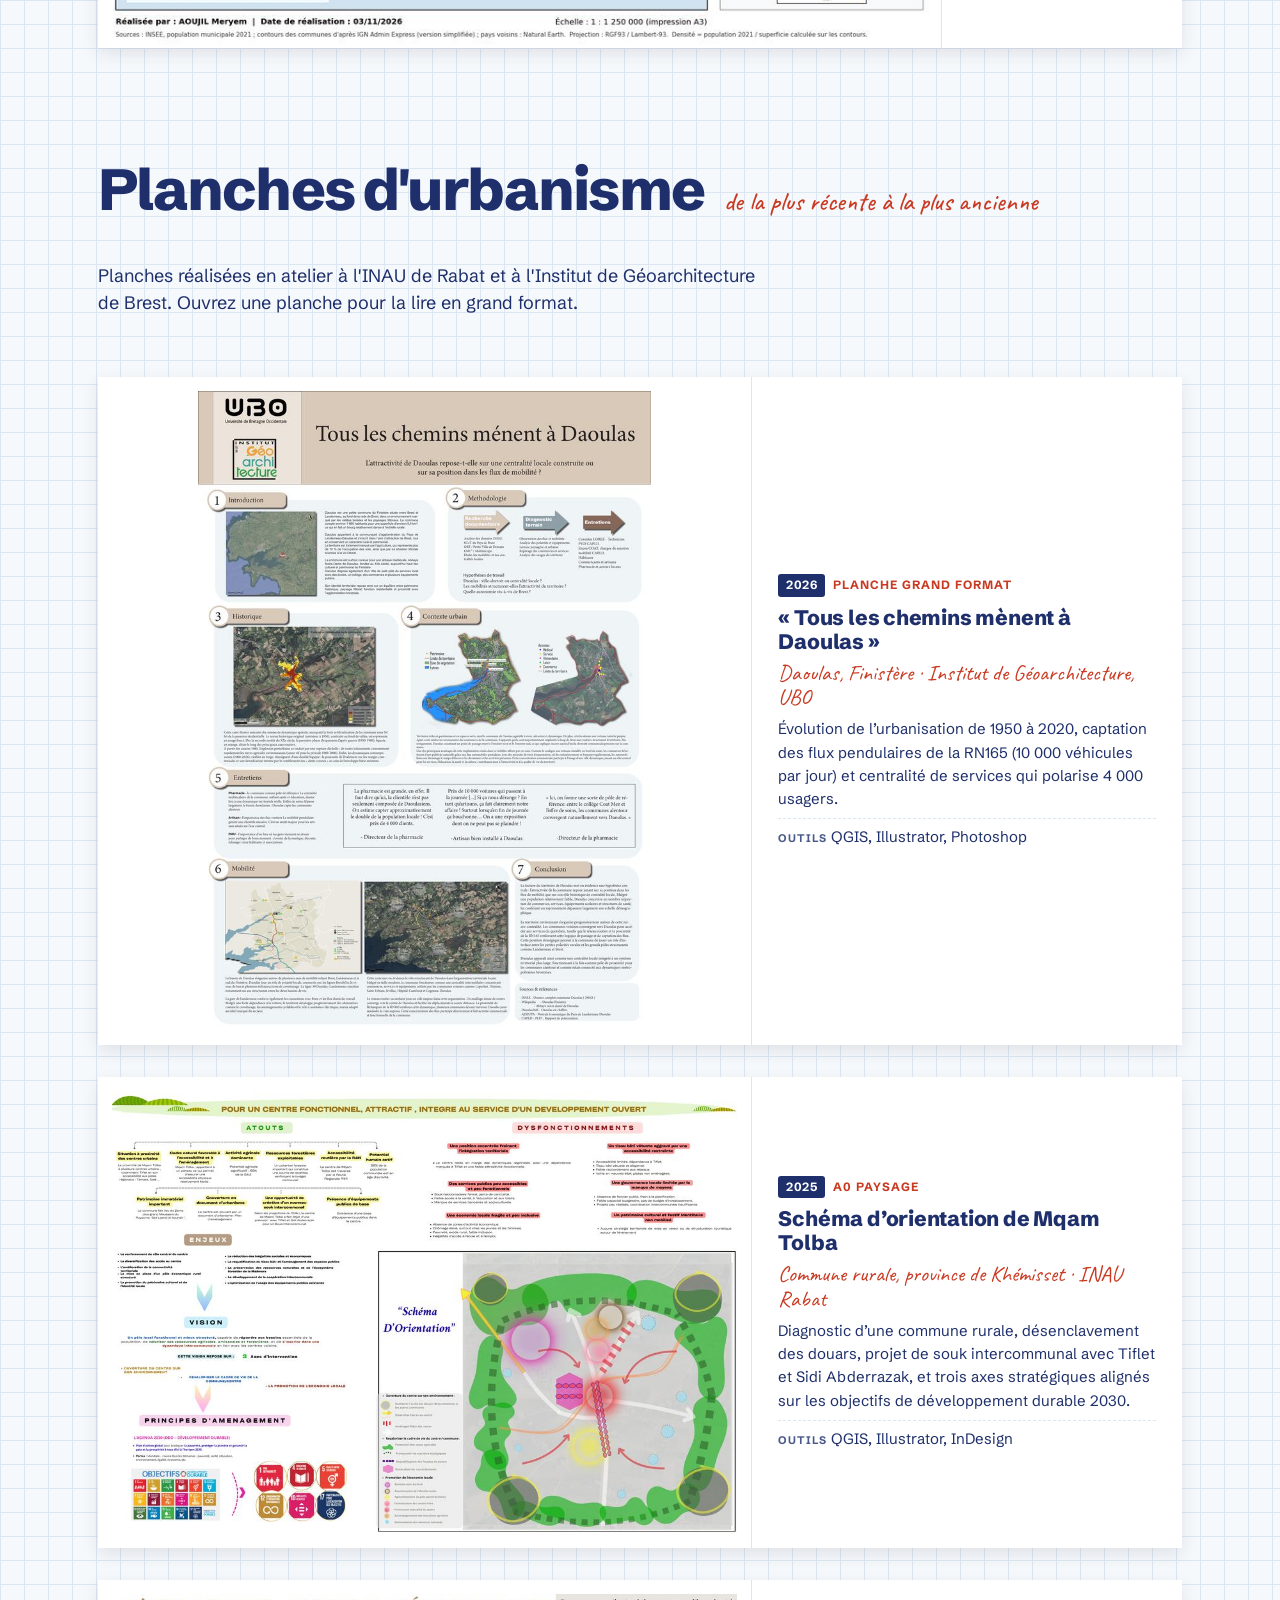
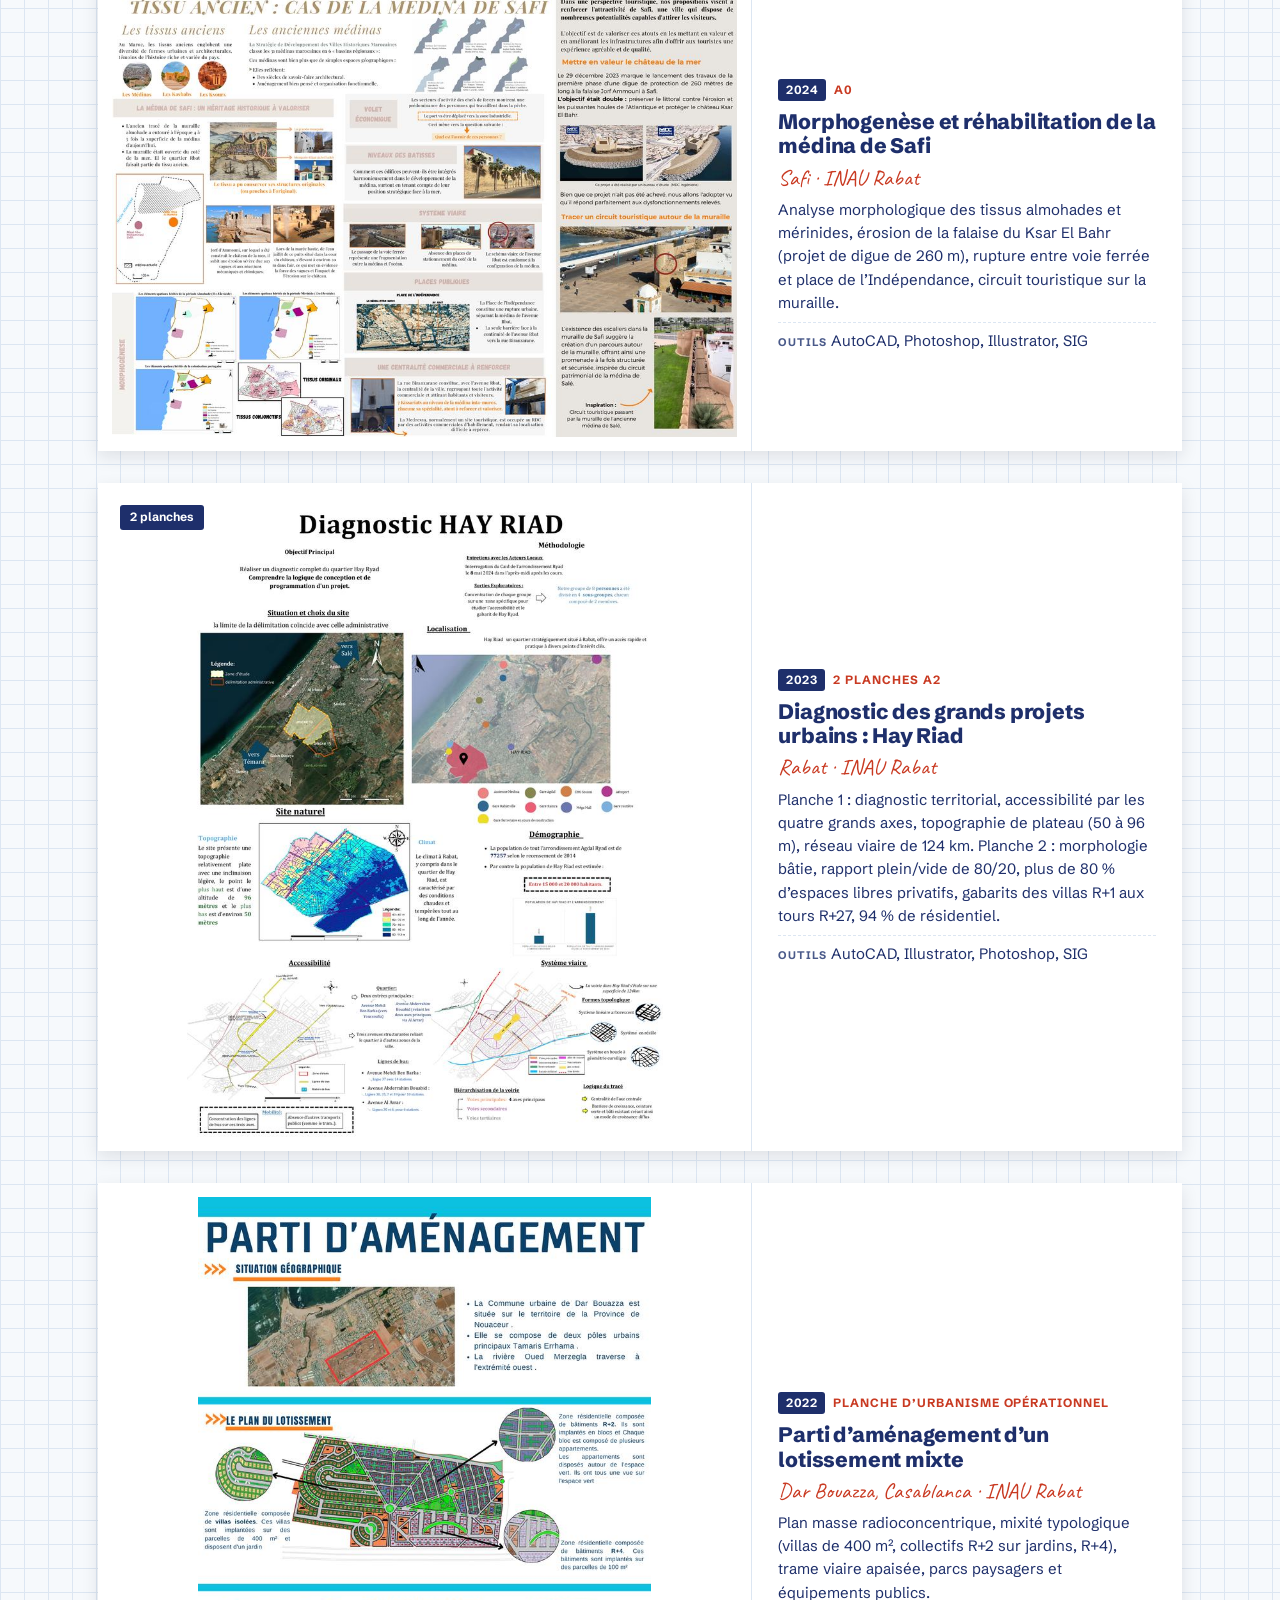
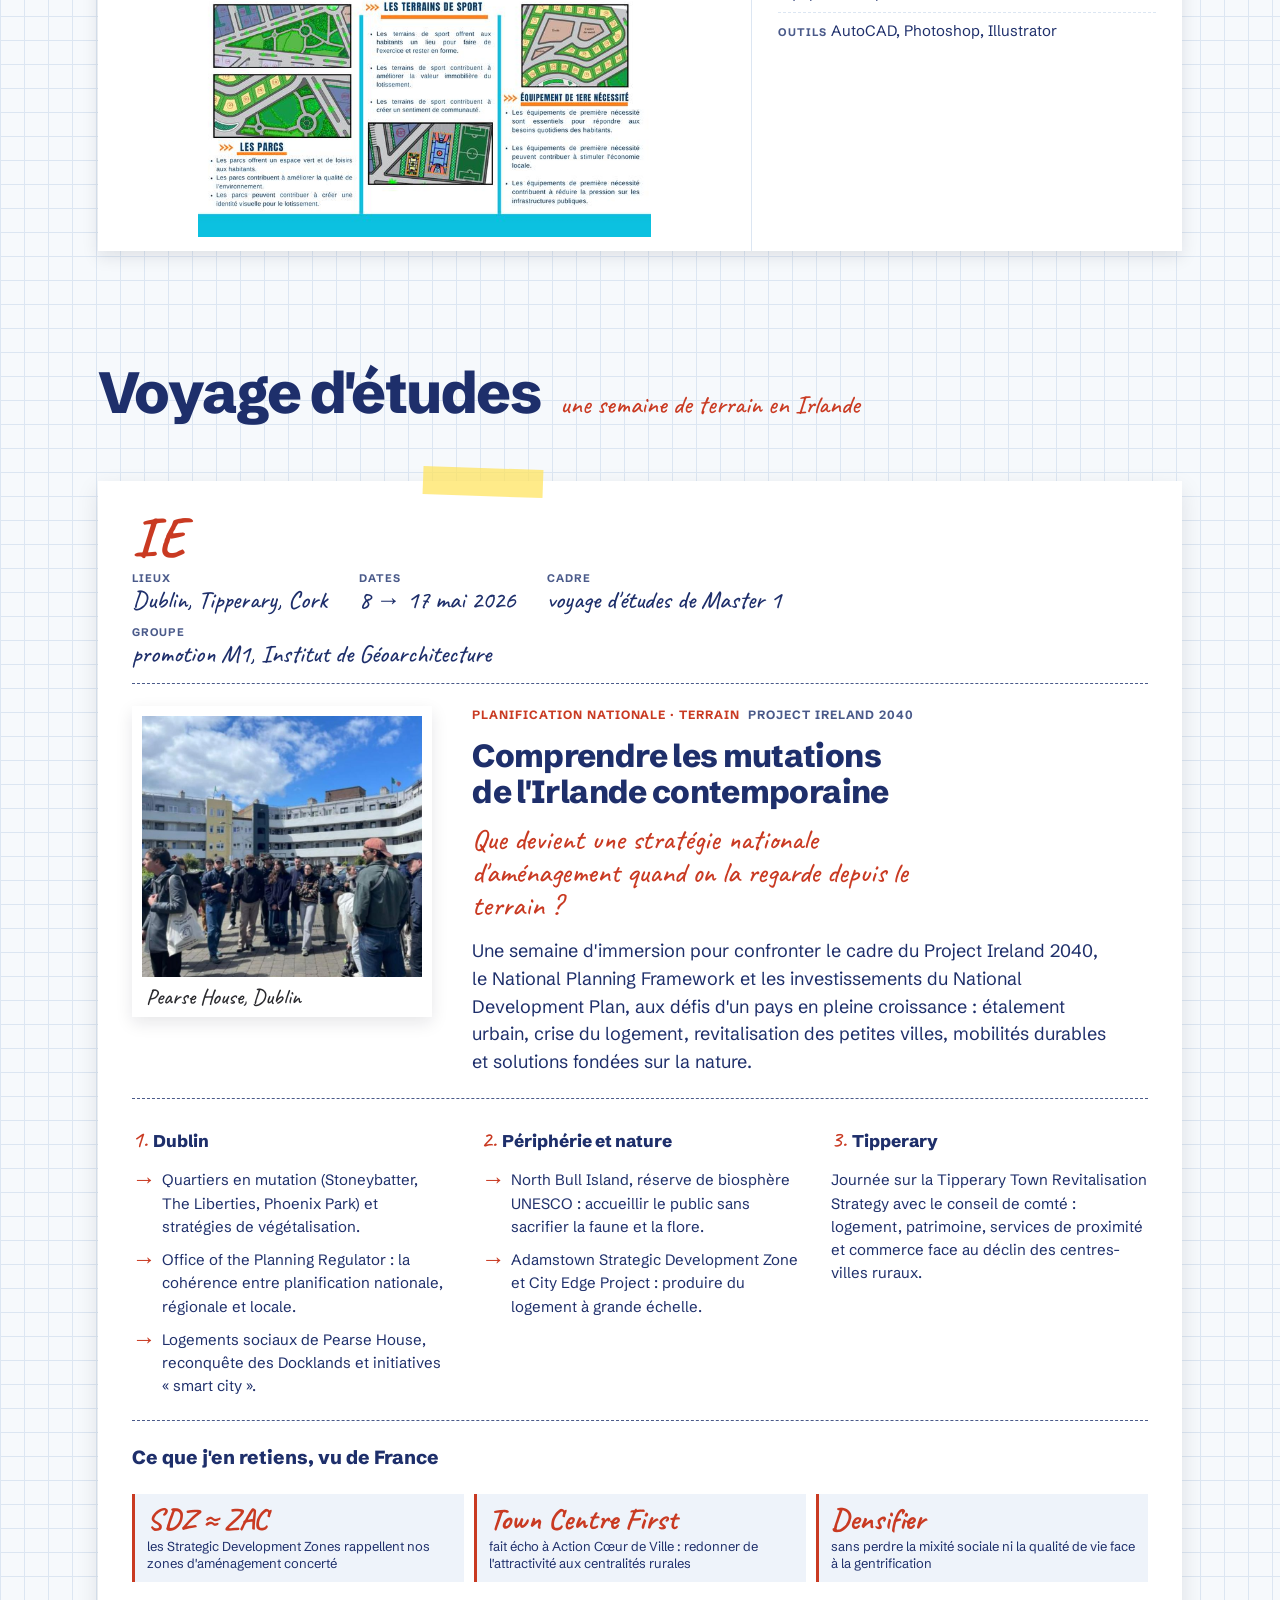
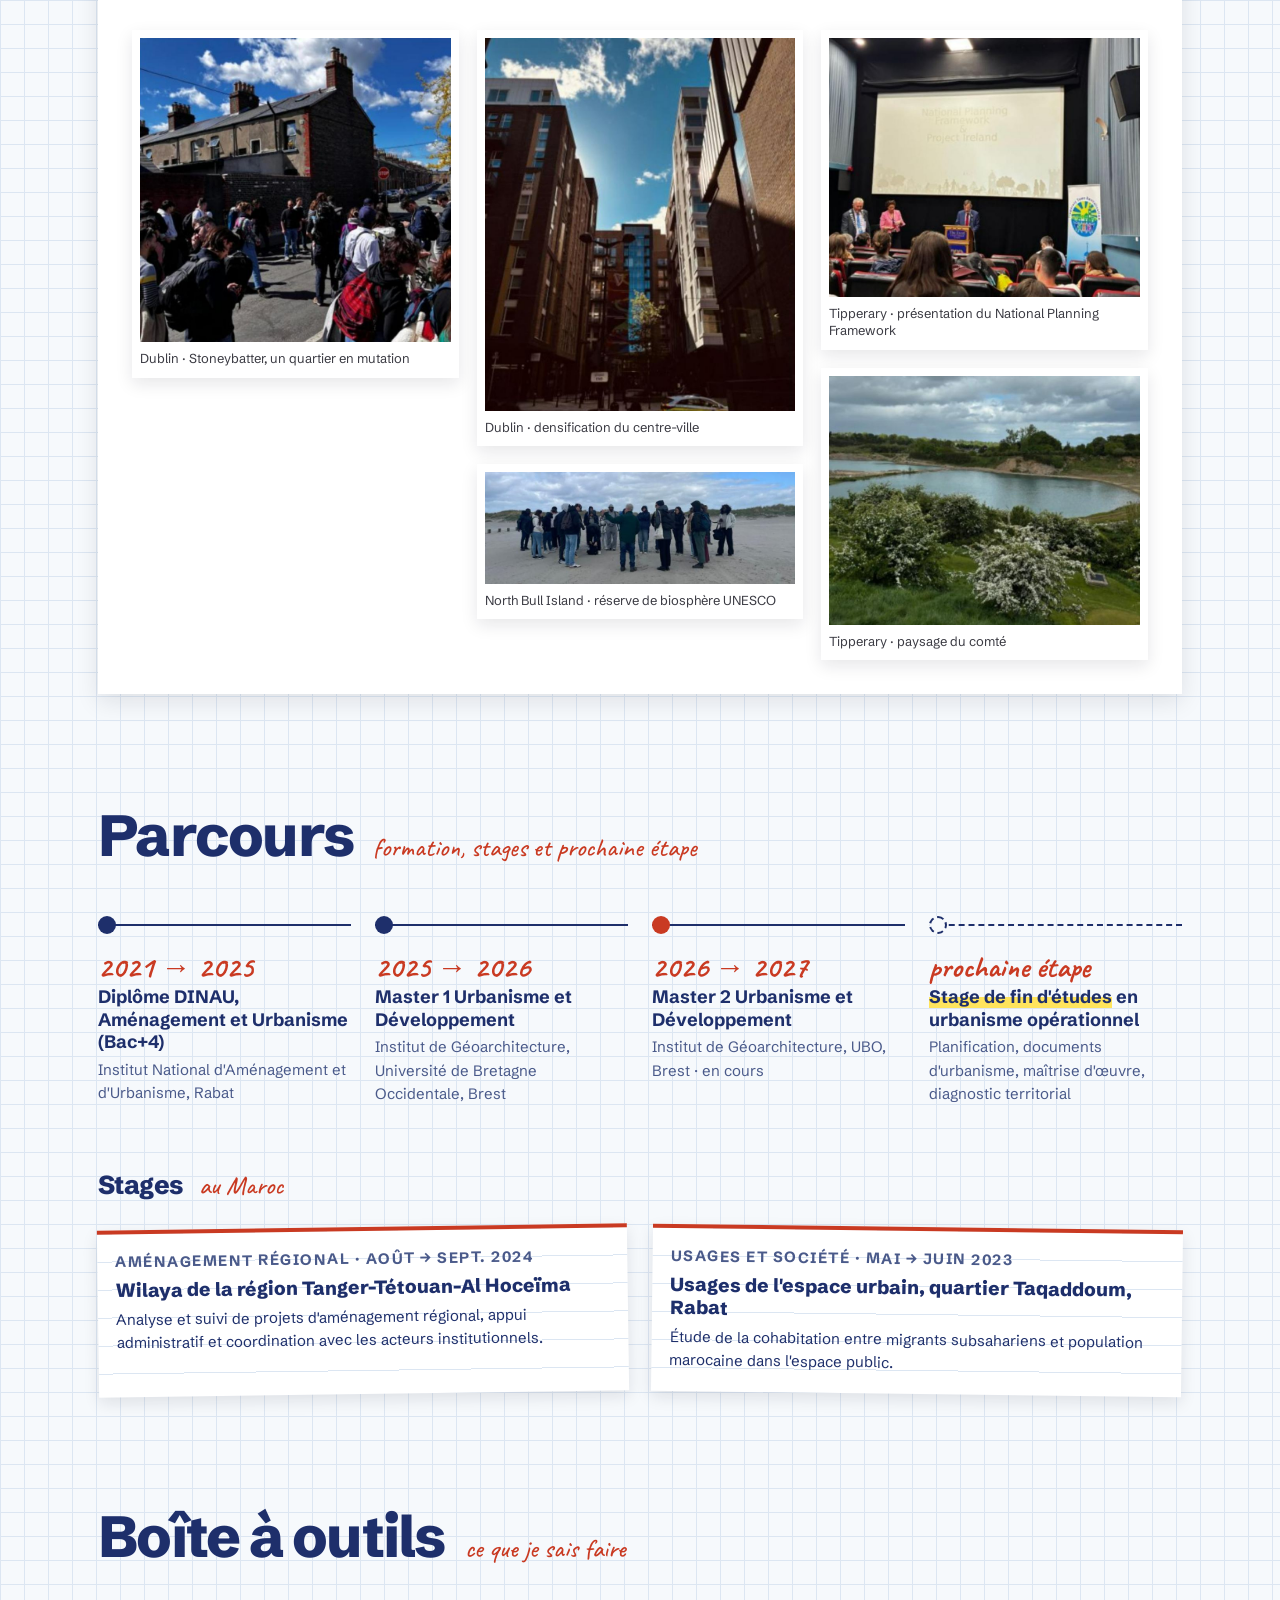
==== commit ba4357e1: "Voyage Irlande" ====
--- a/index.html
+++ b/index.html
@@ -33,6 +33,7 @@
         <a href="#projets">Projets</a>
         <a href="#cartographie">Cartographie</a>
         <a href="#planches">Planches</a>
+        <a href="#voyage">Voyage</a>
         <a href="#parcours">Parcours</a>
         <a href="#contact">Contact</a>
         <a class="nav__cv" href="assets/docs/CV-Meryem-Aoujil.pdf" target="_blank" rel="noopener">CV en PDF</a>
@@ -336,6 +337,73 @@
         <div class="planches">
           <article class="planche-card card"><div class="planche-card__frame"><a class="zoom planche-card__img" href="assets/img/planches/daoulas.jpg" data-gallery="planche-0" data-caption="« Tous les chemins mènent à Daoulas »"><img src="assets/img/planches/daoulas-m.jpg" alt="« Tous les chemins mènent à Daoulas »" width="708" height="1000" loading="lazy" decoding="async"><span class="zoom__hint" aria-hidden="true">⤢</span></a></div><div class="planche-card__body"><p class="tags"><span class="tags__year">2026</span><span class="tags__theme">Planche grand format</span></p><h3>« Tous les chemins mènent à Daoulas »</h3><p class="planche-card__place">Daoulas, Finistère · Institut de Géoarchitecture, UBO</p><p>Évolution de l’urbanisation de 1950 à 2020, captation des flux pendulaires de la RN165 (10 000 véhicules par jour) et centralité de services qui polarise 4 000 usagers.</p><p class="planche-card__tools"><span class="label">Outils</span> QGIS, Illustrator, Photoshop</p></div></article><article class="planche-card card"><div class="planche-card__frame"><a class="zoom planche-card__img" href="assets/img/planches/mqam-tolba.jpg" data-gallery="planche-1" data-caption="Schéma d’orientation de Mqam Tolba"><img src="assets/img/planches/mqam-tolba-m.jpg" alt="Schéma d’orientation de Mqam Tolba" width="1000" height="708" loading="lazy" decoding="async"><span class="zoom__hint" aria-hidden="true">⤢</span></a></div><div class="planche-card__body"><p class="tags"><span class="tags__year">2025</span><span class="tags__theme">A0 paysage</span></p><h3>Schéma d’orientation de Mqam Tolba</h3><p class="planche-card__place">Commune rurale, province de Khémisset · INAU Rabat</p><p>Diagnostic d’une commune rurale, désenclavement des douars, projet de souk intercommunal avec Tiflet et Sidi Abderrazak, et trois axes stratégiques alignés sur les objectifs de développement durable 2030.</p><p class="planche-card__tools"><span class="label">Outils</span> QGIS, Illustrator, InDesign</p></div></article><article class="planche-card card"><div class="planche-card__frame"><a class="zoom planche-card__img" href="assets/img/planches/medina-safi.jpg" data-gallery="planche-2" data-caption="Morphogenèse et réhabilitation de la médina de Safi"><img src="assets/img/planches/medina-safi-m.jpg" alt="Morphogenèse et réhabilitation de la médina de Safi" width="1000" height="708" loading="lazy" decoding="async"><span class="zoom__hint" aria-hidden="true">⤢</span></a></div><div class="planche-card__body"><p class="tags"><span class="tags__year">2024</span><span class="tags__theme">A0</span></p><h3>Morphogenèse et réhabilitation de la médina de Safi</h3><p class="planche-card__place">Safi · INAU Rabat</p><p>Analyse morphologique des tissus almohades et mérinides, érosion de la falaise du Ksar El Bahr (projet de digue de 260 m), rupture entre voie ferrée et place de l’Indépendance, circuit touristique sur la muraille.</p><p class="planche-card__tools"><span class="label">Outils</span> AutoCAD, Photoshop, Illustrator, SIG</p></div></article><article class="planche-card card"><div class="planche-card__frame"><a class="zoom planche-card__img" href="assets/img/planches/hay-riad-1.jpg" data-gallery="planche-3" data-caption="Diagnostic des grands projets urbains : Hay Riad · planche 1/2"><img src="assets/img/planches/hay-riad-1-m.jpg" alt="Diagnostic des grands projets urbains : Hay Riad" width="744" height="1000" loading="lazy" decoding="async"><span class="zoom__hint" aria-hidden="true">⤢</span></a><a class="visually-hidden" href="assets/img/planches/hay-riad-2.jpg" data-gallery="planche-3" data-caption="Diagnostic des grands projets urbains : Hay Riad · planche 2/2">Diagnostic des grands projets urbains : Hay Riad · planche 2/2</a><span class="planche-card__pages">2 planches</span></div><div class="planche-card__body"><p class="tags"><span class="tags__year">2023</span><span class="tags__theme">2 planches A2</span></p><h3>Diagnostic des grands projets urbains : Hay Riad</h3><p class="planche-card__place">Rabat · INAU Rabat</p><p>Planche 1 : diagnostic territorial, accessibilité par les quatre grands axes, topographie de plateau (50 à 96 m), réseau viaire de 124 km. Planche 2 : morphologie bâtie, rapport plein/vide de 80/20, plus de 80 % d’espaces libres privatifs, gabarits des villas R+1 aux tours R+27, 94 % de résidentiel.</p><p class="planche-card__tools"><span class="label">Outils</span> AutoCAD, Illustrator, Photoshop, SIG</p></div></article><article class="planche-card card"><div class="planche-card__frame"><a class="zoom planche-card__img" href="assets/img/planches/dar-bouazza.jpg" data-gallery="planche-4" data-caption="Parti d’aménagement d’un lotissement mixte"><img src="assets/img/planches/dar-bouazza-m.jpg" alt="Parti d’aménagement d’un lotissement mixte" width="708" height="1000" loading="lazy" decoding="async"><span class="zoom__hint" aria-hidden="true">⤢</span></a></div><div class="planche-card__body"><p class="tags"><span class="tags__year">2022</span><span class="tags__theme">Planche d’urbanisme opérationnel</span></p><h3>Parti d’aménagement d’un lotissement mixte</h3><p class="planche-card__place">Dar Bouazza, Casablanca · INAU Rabat</p><p>Plan masse radioconcentrique, mixité typologique (villas de 400 m², collectifs R+2 sur jardins, R+4), trame viaire apaisée, parcs paysagers et équipements publics.</p><p class="planche-card__tools"><span class="label">Outils</span> AutoCAD, Photoshop, Illustrator</p></div></article>
         </div>
+      </section>
+
+      <!-- ================= VOYAGE D'ÉTUDES ================= -->
+      <section class="section" id="voyage" aria-labelledby="titre-voyage">
+        <div class="section__head">
+          <h2 class="section__title" id="titre-voyage">Voyage d'études</h2>
+          <p class="hand section__note">une semaine de terrain en Irlande</p>
+        </div>
+
+        <article class="fiche card" style="--tape-left:30%; --tape-tilt:2deg">
+          <span class="tape" aria-hidden="true"></span>
+          <header class="fiche__meta">
+            <p class="fiche__num hand" aria-label="Irlande">IE</p>
+            <dl>
+              <div><dt class="label">Lieux</dt><dd class="hand">Dublin, Tipperary, Cork</dd></div>
+              <div><dt class="label">Dates</dt><dd class="hand">8 → 17 mai 2026</dd></div>
+              <div><dt class="label">Cadre</dt><dd class="hand">voyage d'études de Master 1</dd></div>
+              <div><dt class="label">Groupe</dt><dd class="hand">promotion M1, Institut de Géoarchitecture</dd></div>
+            </dl>
+          </header>
+
+          <div class="fiche__body">
+            <figure class="polaroid fiche__figure">
+              <a class="zoom" href="assets/img/voyage/irlande-pearse-house.jpg" data-gallery="irlande" data-caption="Dublin · logements sociaux de Pearse House"><img src="assets/img/voyage/irlande-pearse-house-m.jpg" alt="Étudiants devant Pearse House, Dublin" width="794" height="741" loading="lazy" decoding="async"><span class="zoom__hint" aria-hidden="true">⤢</span></a>
+              <figcaption class="hand">Pearse House, Dublin</figcaption>
+            </figure>
+            <div class="fiche__content">
+              <p class="tags"><span class="tags__theme">Planification nationale · terrain</span><span class="tags__muted">Project Ireland 2040</span></p>
+              <h3 class="fiche__title">Comprendre les mutations de l'Irlande contemporaine</h3>
+              <p class="fiche__question hand">Que devient une stratégie nationale d'aménagement quand on la regarde depuis le terrain ?</p>
+              <p class="fiche__lead">Une semaine d'immersion pour confronter le cadre du Project Ireland 2040, le National Planning Framework et les investissements du National Development Plan, aux défis d'un pays en pleine croissance : étalement urbain, crise du logement, revitalisation des petites villes, mobilités durables et solutions fondées sur la nature.</p>
+            </div>
+          </div>
+
+          <div class="steps">
+            <div class="step">
+              <h4 class="step__title"><span class="hand">1.</span> Dublin</h4>
+              <ul class="arrows">
+                <li>Quartiers en mutation (Stoneybatter, The Liberties, Phoenix Park) et stratégies de végétalisation.</li>
+                <li>Office of the Planning Regulator : la cohérence entre planification nationale, régionale et locale.</li>
+                <li>Logements sociaux de Pearse House, reconquête des Docklands et initiatives « smart city ».</li>
+              </ul>
+            </div>
+            <div class="step">
+              <h4 class="step__title"><span class="hand">2.</span> Périphérie et nature</h4>
+              <ul class="arrows">
+                <li>North Bull Island, réserve de biosphère UNESCO : accueillir le public sans sacrifier la faune et la flore.</li>
+                <li>Adamstown Strategic Development Zone et City Edge Project : produire du logement à grande échelle.</li>
+              </ul>
+            </div>
+            <div class="step">
+              <h4 class="step__title"><span class="hand">3.</span> Tipperary</h4>
+              <p>Journée sur la Tipperary Town Revitalisation Strategy avec le conseil de comté : logement, patrimoine, services de proximité et commerce face au déclin des centres-villes ruraux.</p>
+            </div>
+          </div>
+
+          <div class="block-title">Ce que j'en retiens, vu de France</div>
+          <ul class="stats stats--words">
+            <li><strong>SDZ ≈ ZAC</strong><span>les Strategic Development Zones rappellent nos zones d'aménagement concerté</span></li>
+            <li><strong>Town Centre First</strong><span>fait écho à Action Cœur de Ville : redonner de l'attractivité aux centralités rurales</span></li>
+            <li><strong>Densifier</strong><span>sans perdre la mixité sociale ni la qualité de vie face à la gentrification</span></li>
+          </ul>
+
+          <div class="gallery" aria-label="Photos du voyage d'études en Irlande">
+            <figure class="shot"><a class="zoom" href="assets/img/voyage/irlande-stoneybatter.jpg" data-gallery="irlande" data-caption="Dublin · Stoneybatter, un quartier en mutation"><img src="assets/img/voyage/irlande-stoneybatter-m.jpg" alt="Groupe d’étudiants dans une rue de maisons en brique à Stoneybatter, Dublin" width="794" height="778" loading="lazy" decoding="async"><span class="zoom__hint" aria-hidden="true">⤢</span></a><figcaption>Dublin · Stoneybatter, un quartier en mutation</figcaption></figure><figure class="shot"><a class="zoom" href="assets/img/voyage/irlande-dublin-logements.jpg" data-gallery="irlande" data-caption="Dublin · densification du centre-ville"><img src="assets/img/voyage/irlande-dublin-logements-m.jpg" alt="Immeubles de logements récents dans le centre de Dublin" width="750" height="900" loading="lazy" decoding="async"><span class="zoom__hint" aria-hidden="true">⤢</span></a><figcaption>Dublin · densification du centre-ville</figcaption></figure><figure class="shot"><a class="zoom" href="assets/img/voyage/irlande-bull-island.jpg" data-gallery="irlande" data-caption="North Bull Island · réserve de biosphère UNESCO"><img src="assets/img/voyage/irlande-bull-island-m.jpg" alt="Groupe sur la plage de North Bull Island" width="794" height="285" loading="lazy" decoding="async"><span class="zoom__hint" aria-hidden="true">⤢</span></a><figcaption>North Bull Island · réserve de biosphère UNESCO</figcaption></figure><figure class="shot"><a class="zoom" href="assets/img/voyage/irlande-tipperary-npf.jpg" data-gallery="irlande" data-caption="Tipperary · présentation du National Planning Framework"><img src="assets/img/voyage/irlande-tipperary-npf-m.jpg" alt="Conférence sur le National Planning Framework et le Project Ireland 2040 à Tipperary" width="794" height="662" loading="lazy" decoding="async"><span class="zoom__hint" aria-hidden="true">⤢</span></a><figcaption>Tipperary · présentation du National Planning Framework</figcaption></figure><figure class="shot"><a class="zoom" href="assets/img/voyage/irlande-tipperary-lac.jpg" data-gallery="irlande" data-caption="Tipperary · paysage du comté"><img src="assets/img/voyage/irlande-tipperary-lac-m.jpg" alt="Paysage de lac et d’aubépines en fleurs dans le comté de Tipperary" width="794" height="636" loading="lazy" decoding="async"><span class="zoom__hint" aria-hidden="true">⤢</span></a><figcaption>Tipperary · paysage du comté</figcaption></figure>
+          </div>
+        </article>
       </section>
 
       <!-- ================= PARCOURS ================= -->
--- a/assets/css/style.css
+++ b/assets/css/style.css
@@ -690,6 +690,9 @@
 }
 .stats strong { font-family: var(--f-hand); font-weight: 700; font-size: 2.25rem; line-height: 1; color: var(--accent); }
 .stats span { font-size: .8125rem; line-height: 1.3; }
+.stats--words { margin-bottom: 26px; }
+.stats--words li { flex-basis: 200px; }
+.stats--words strong { font-size: 1.875rem; margin-bottom: 4px; }
 
 .block-title { font-weight: 800; font-size: 1.1875rem; padding-top: 22px; border-top: 1.5px dashed var(--muted); }
 
@@ -942,6 +945,7 @@
   .gallery > .shot { margin-bottom: 12px; }
   .maps:not(.maps--wide):not(.maps--atlas) { grid-template-columns: repeat(2, minmax(0, 1fr)); gap: 16px 12px; }
   .maps--atlas { grid-template-columns: minmax(0, 1fr); gap: 16px; }
+  .stats--words li { flex-basis: 100%; }
   .maps--wide .map-card__img, .planche-card__frame { border-right: 0; border-bottom: 1px solid var(--grid); }
   .shot { padding: 6px 6px 8px; }
   .shot figcaption { font-size: .75rem; }
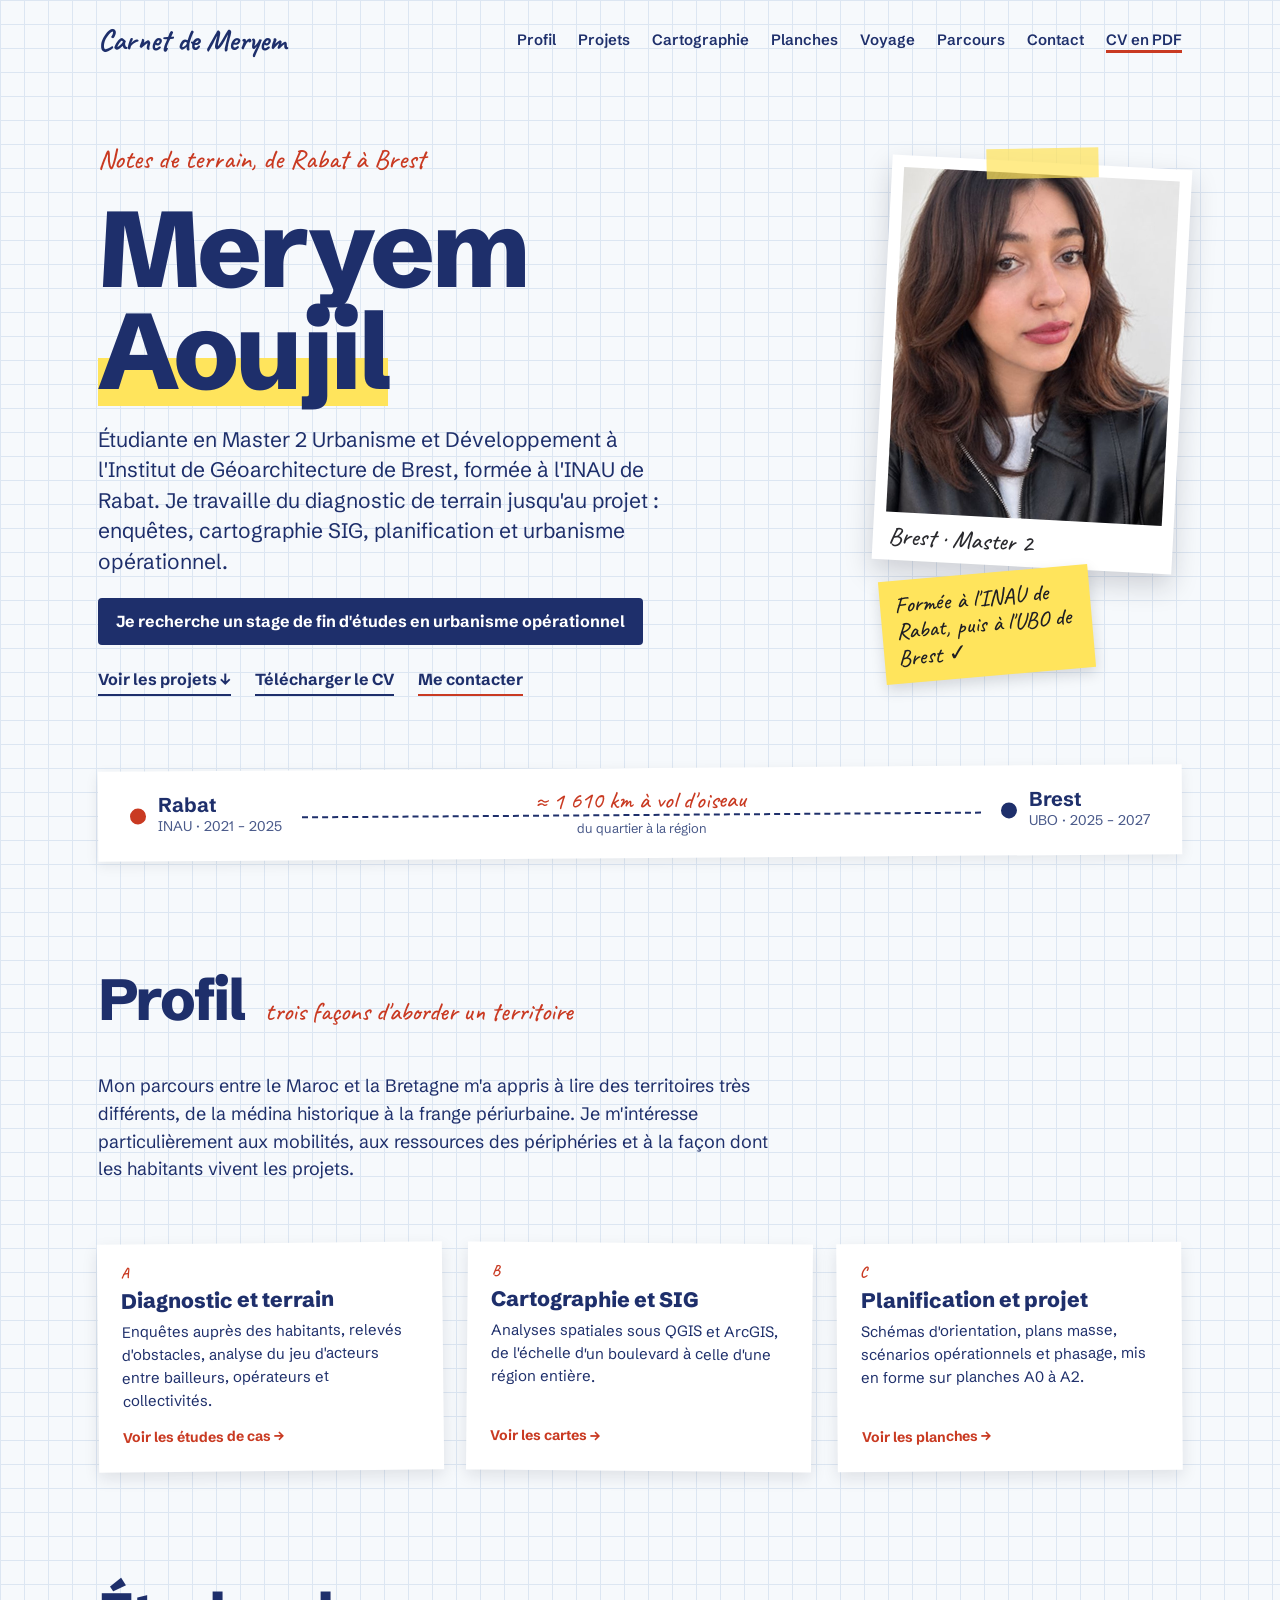
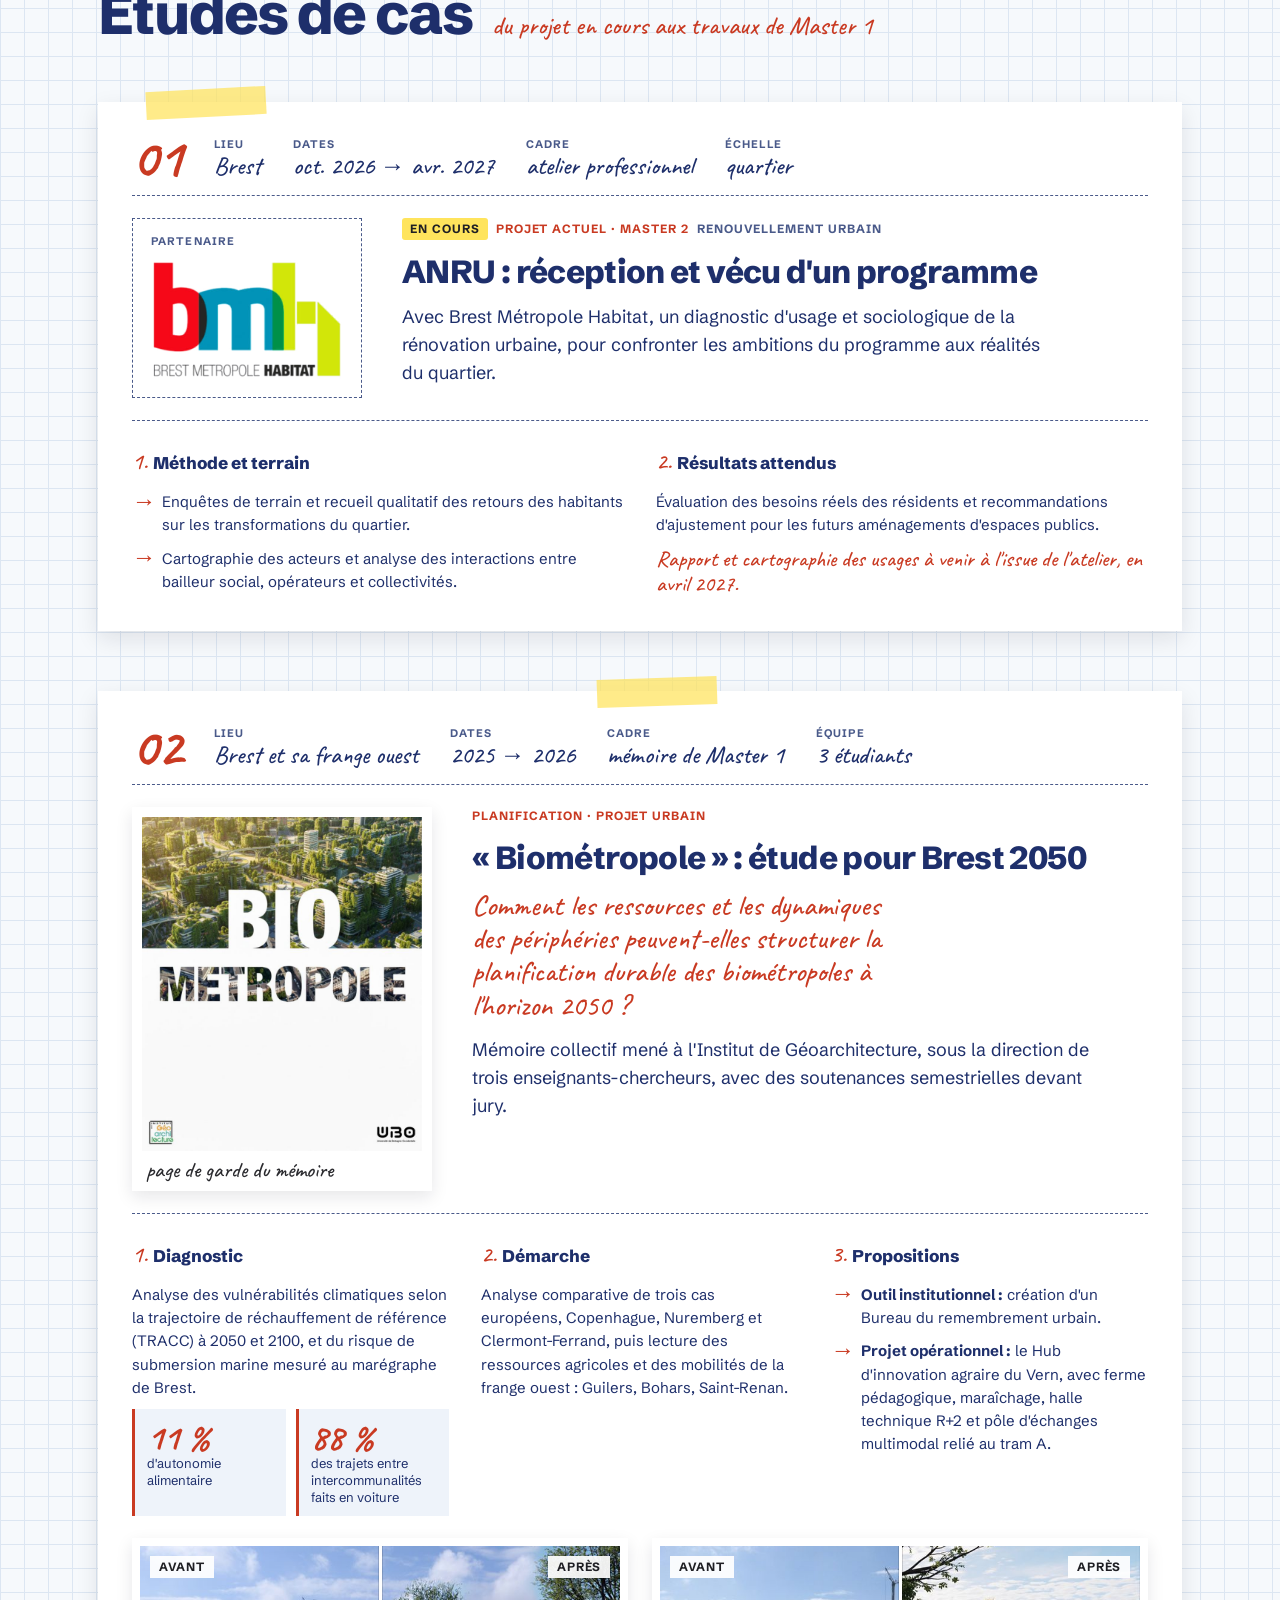
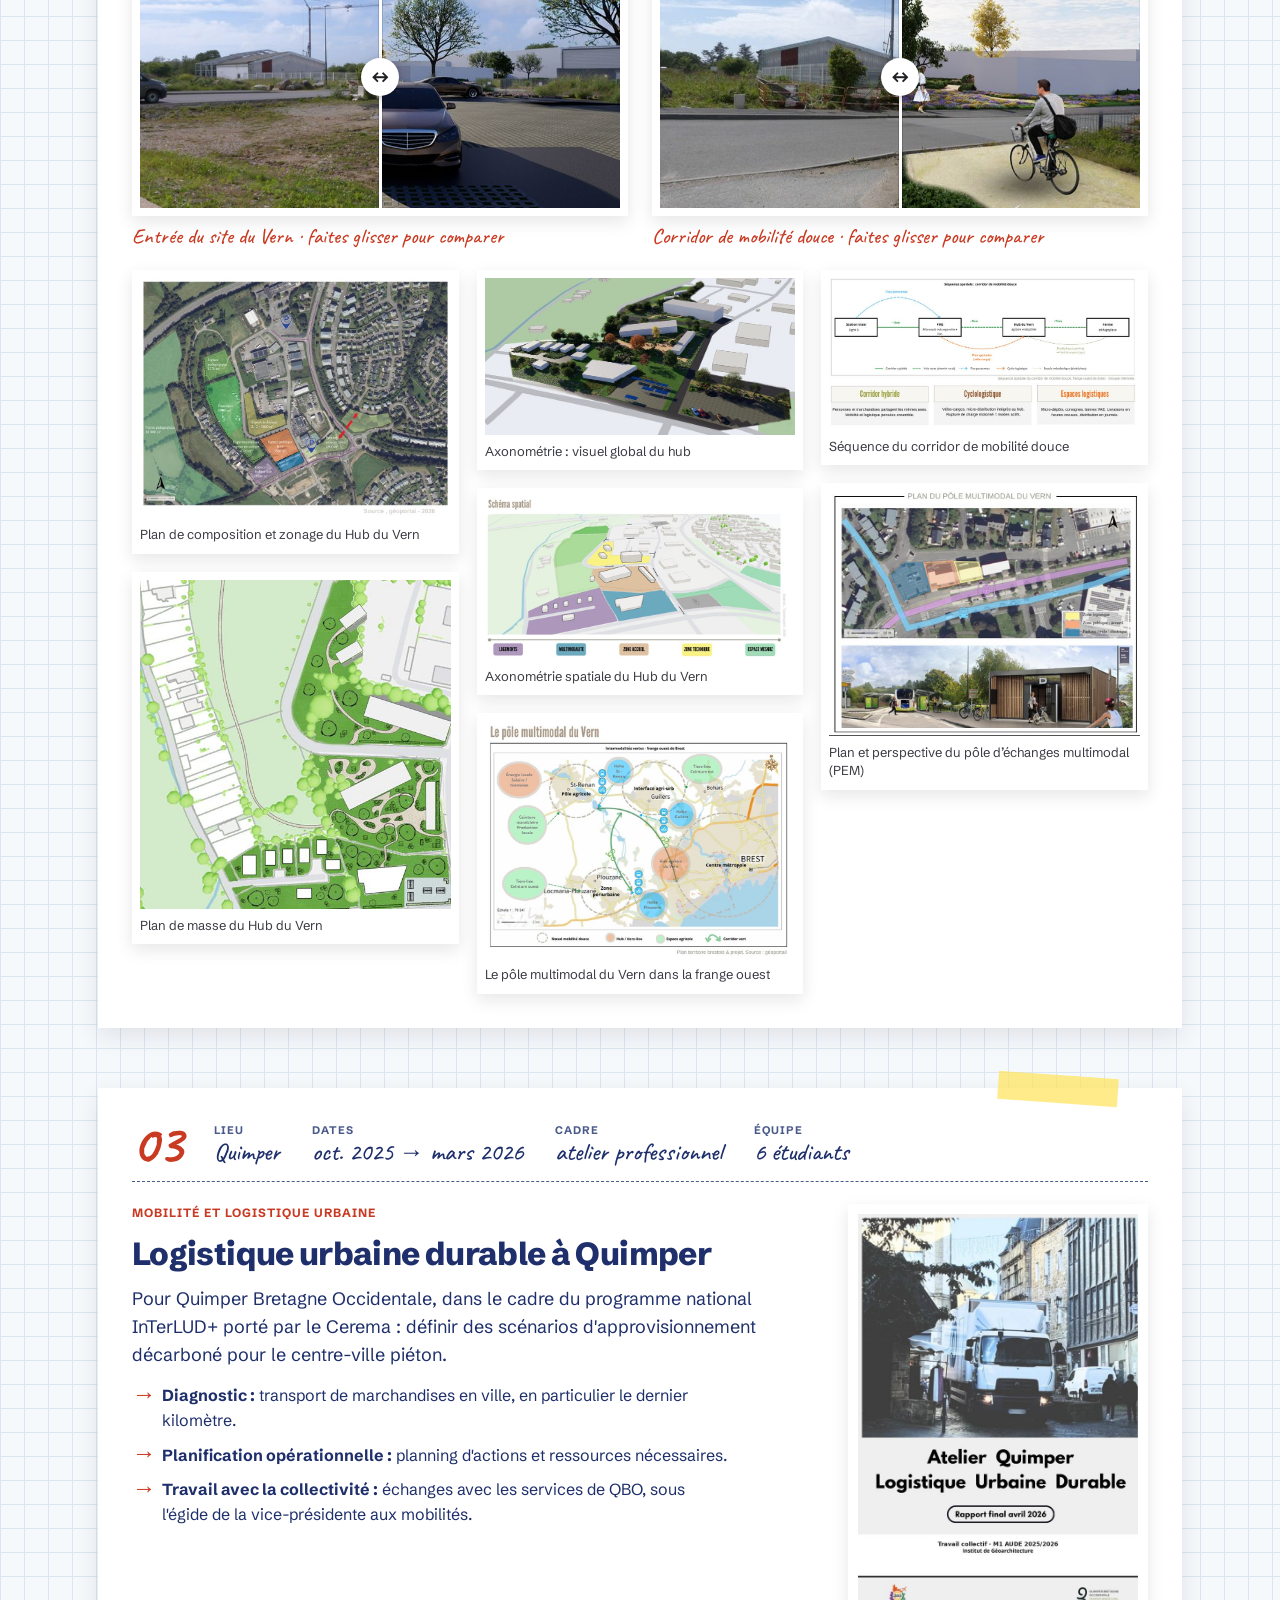
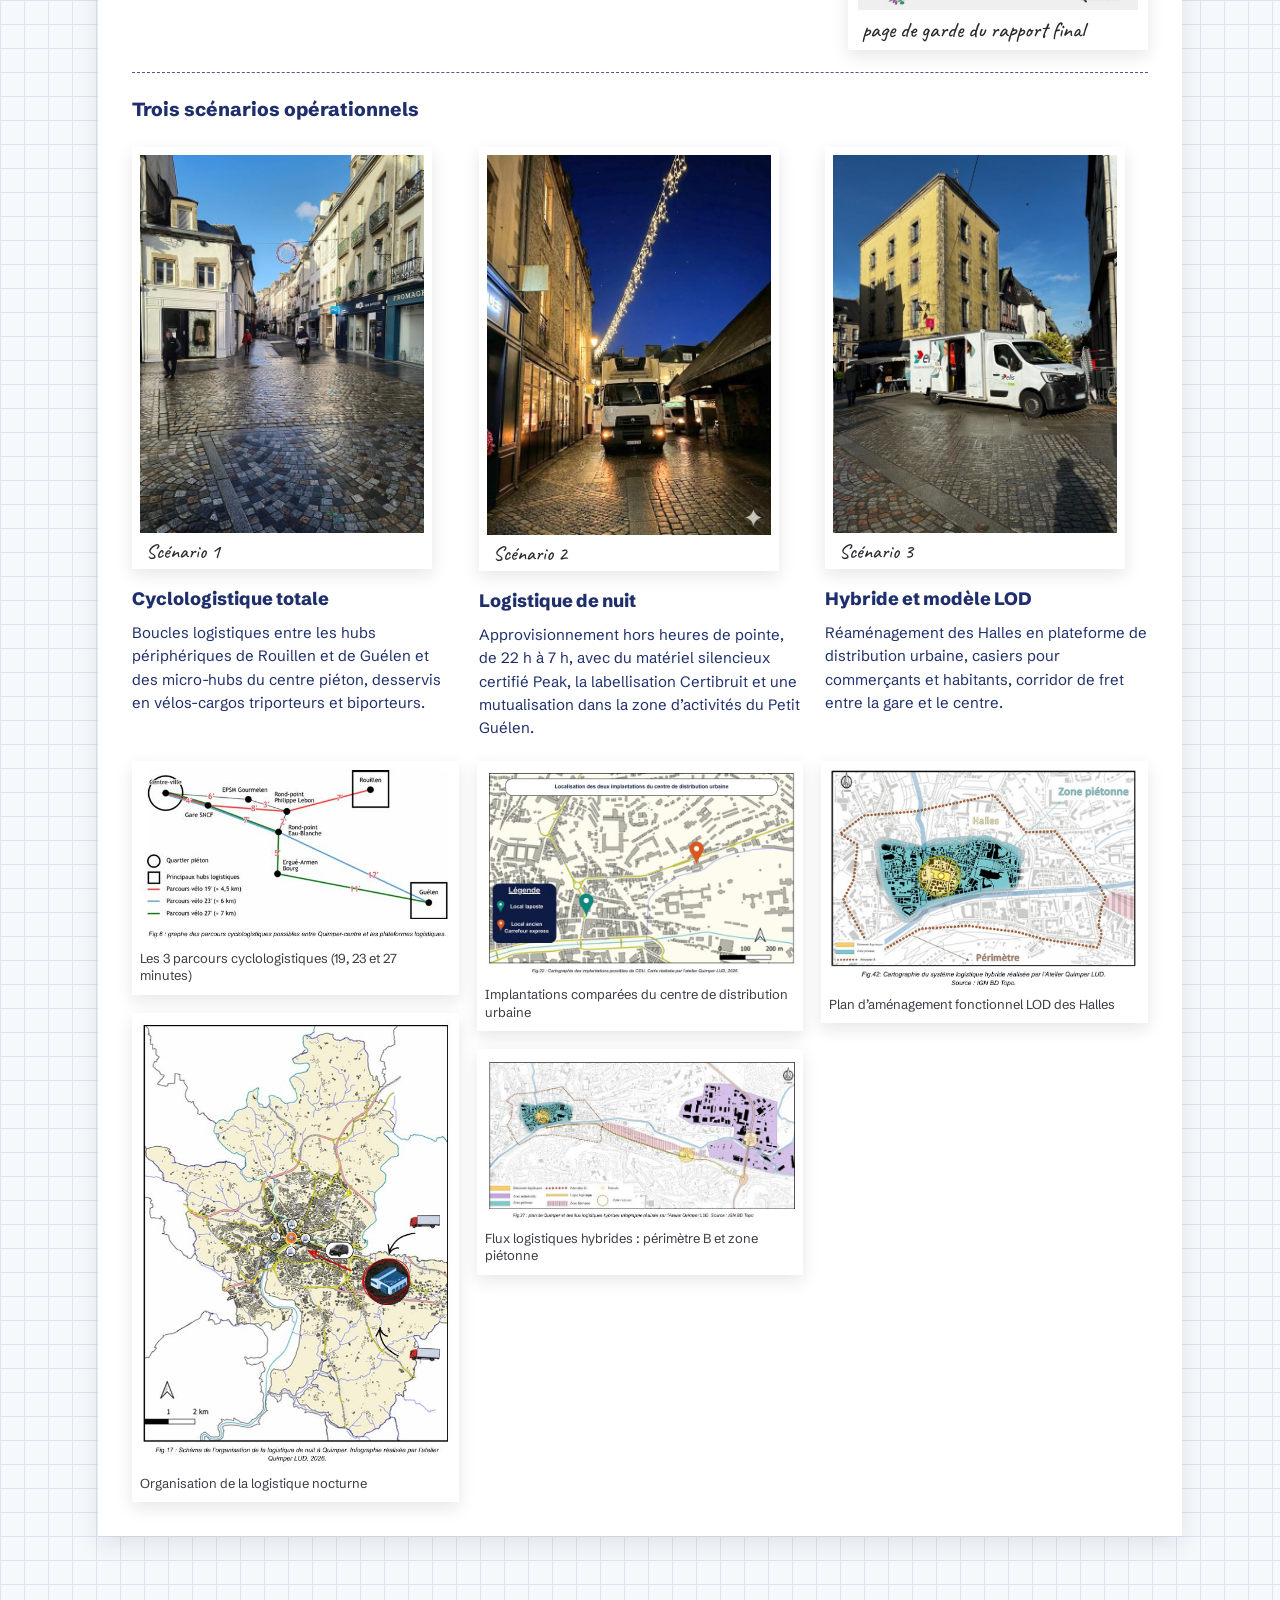
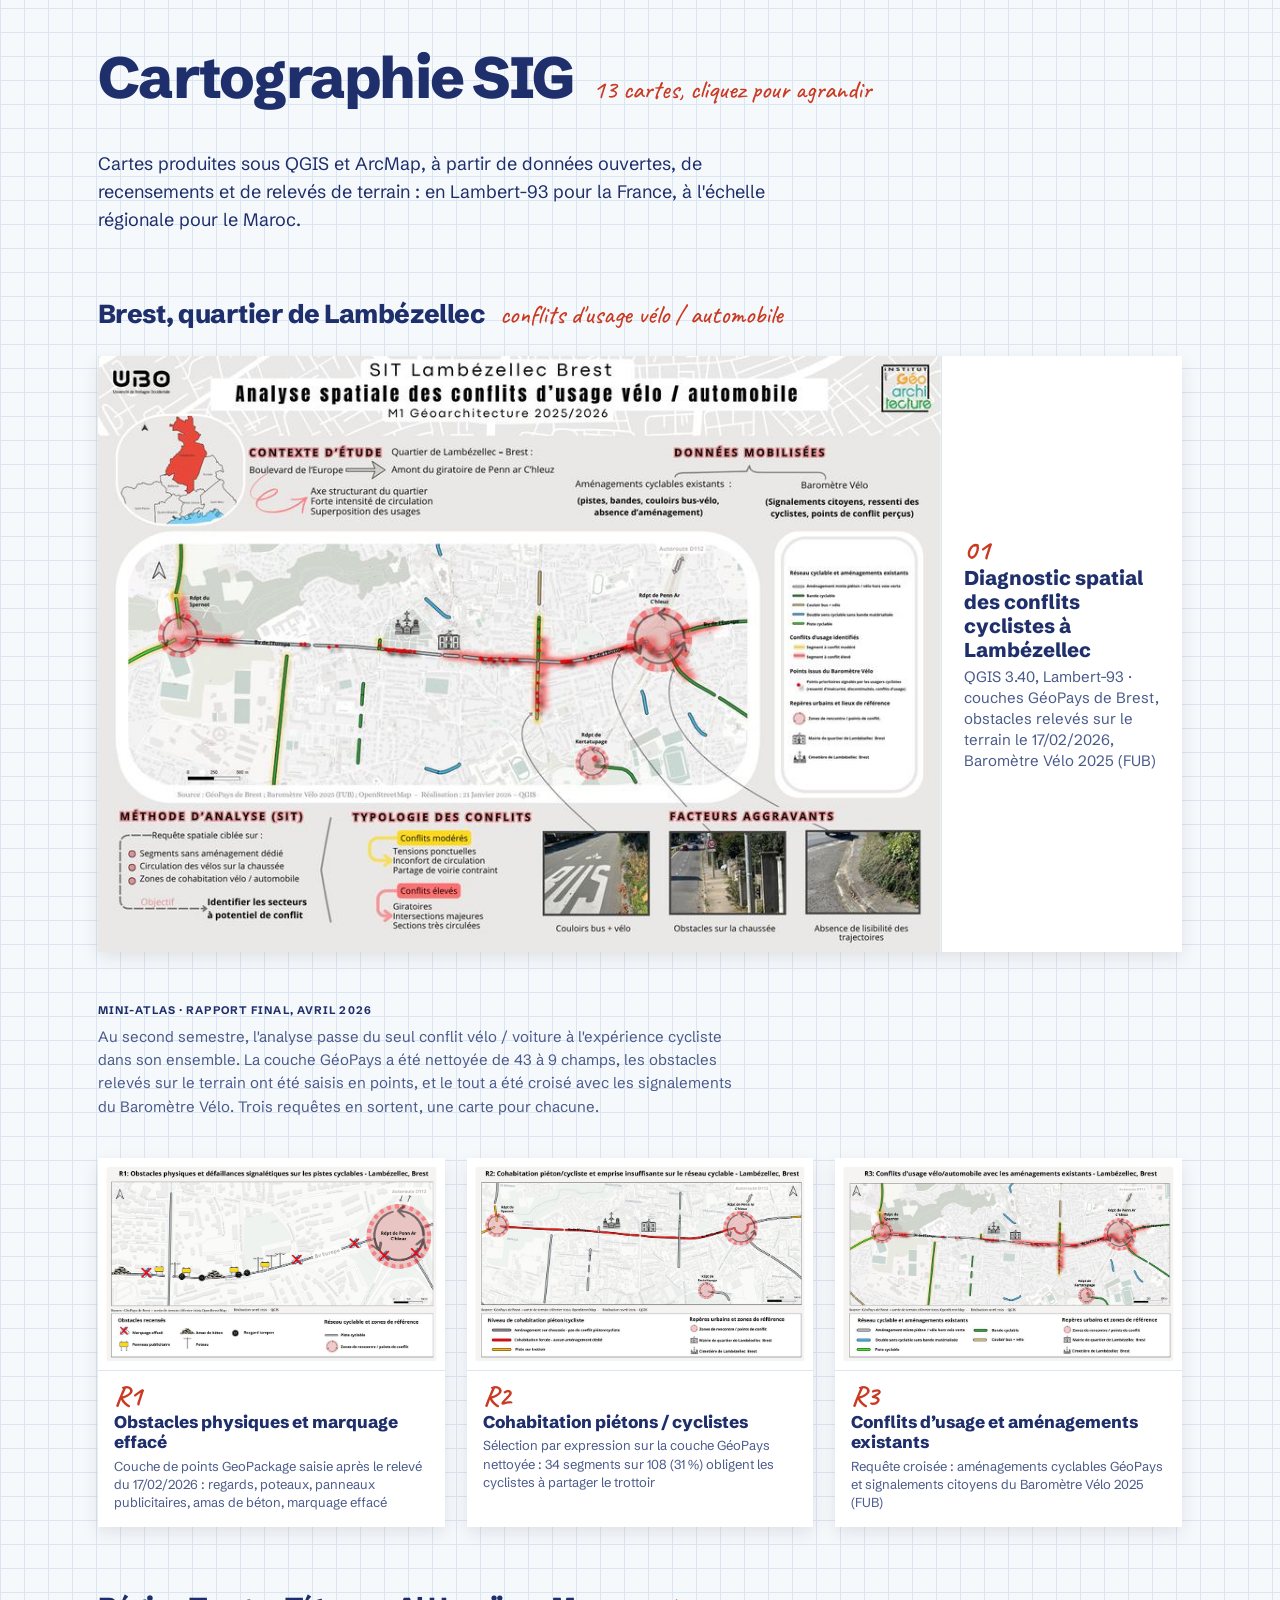
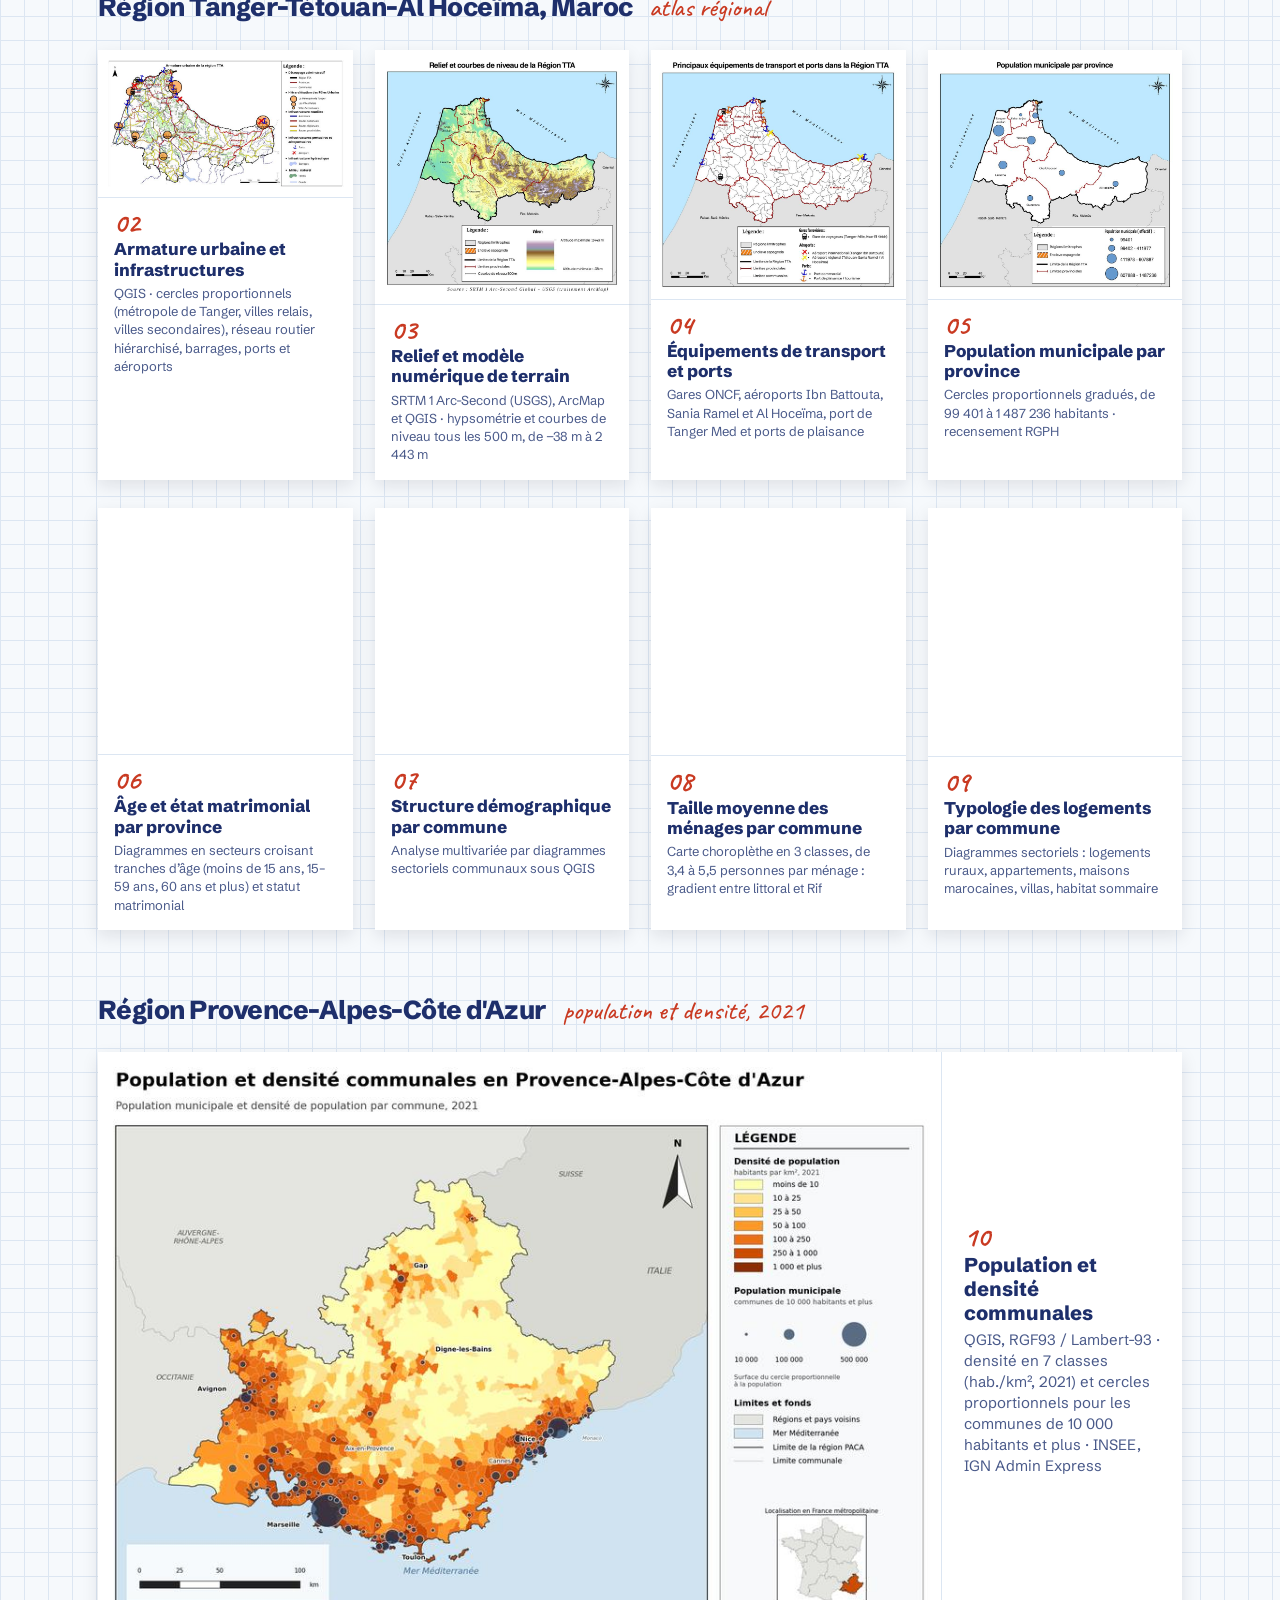
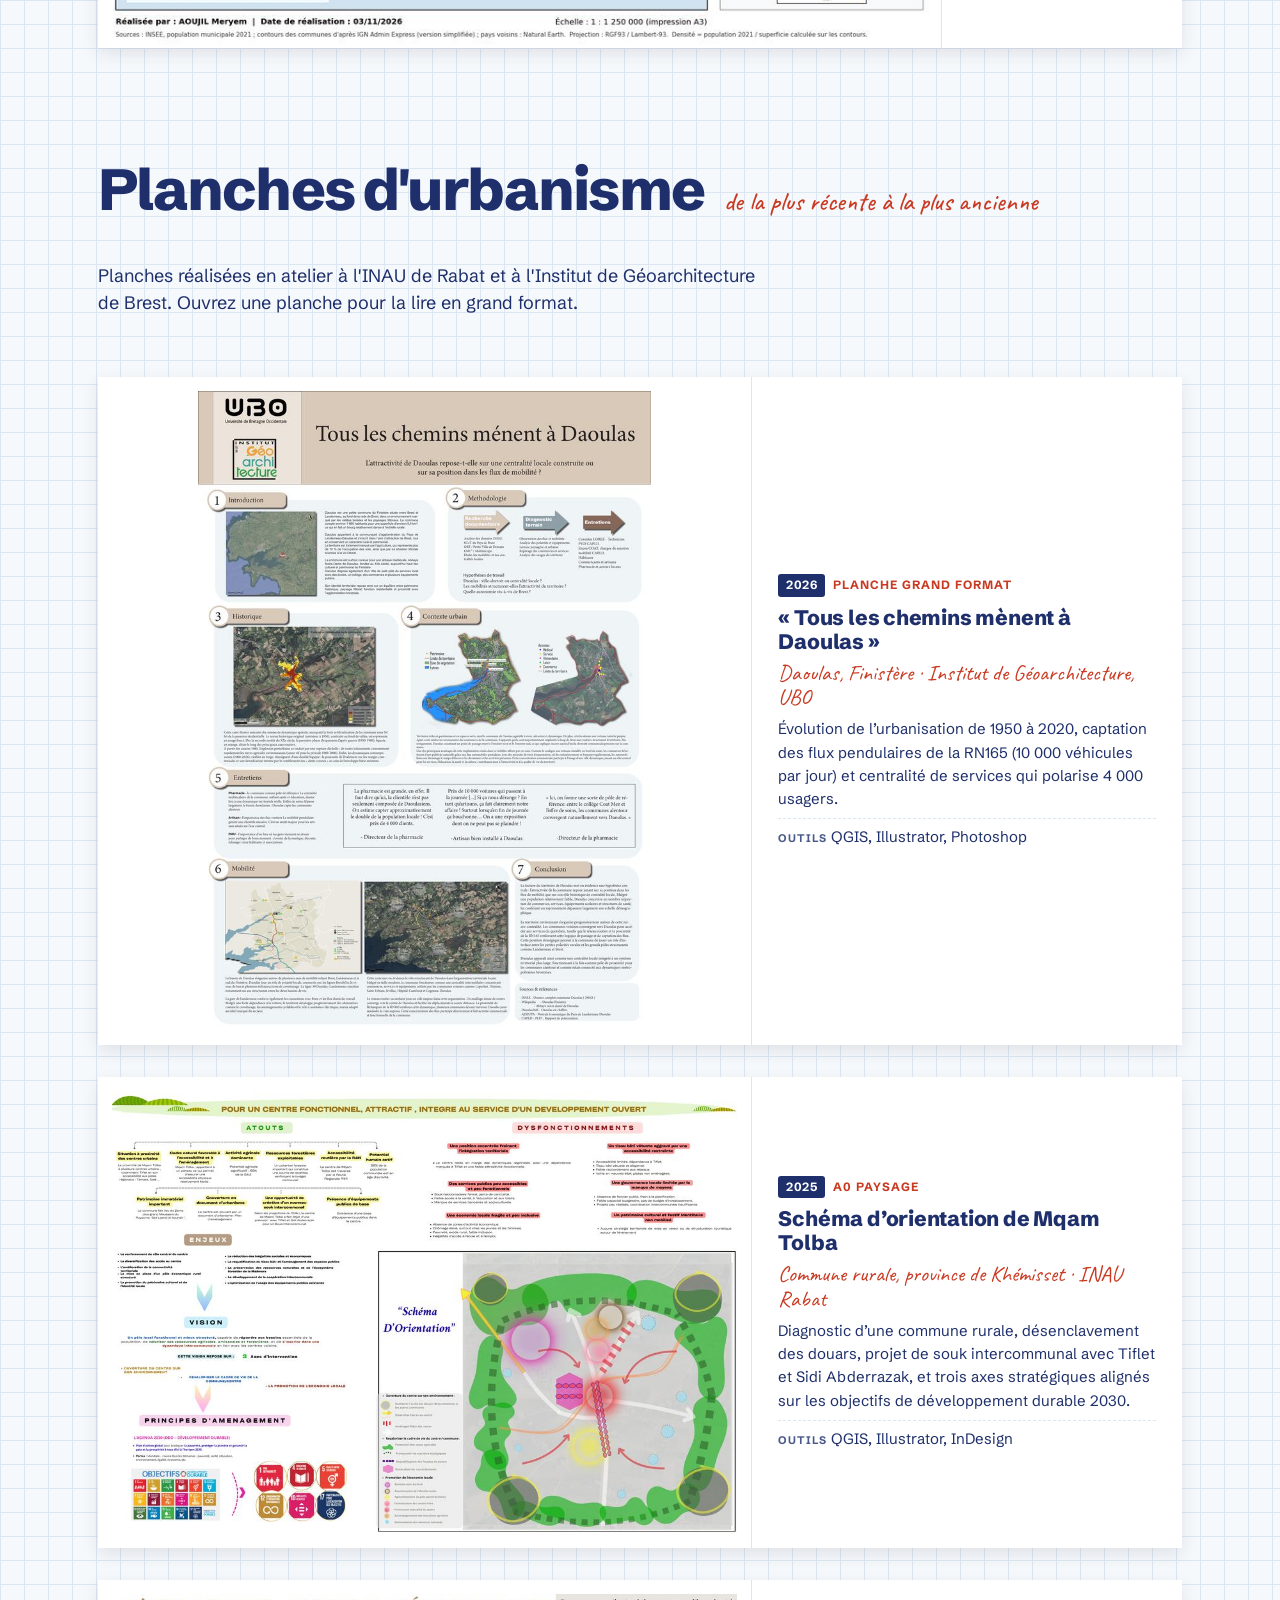
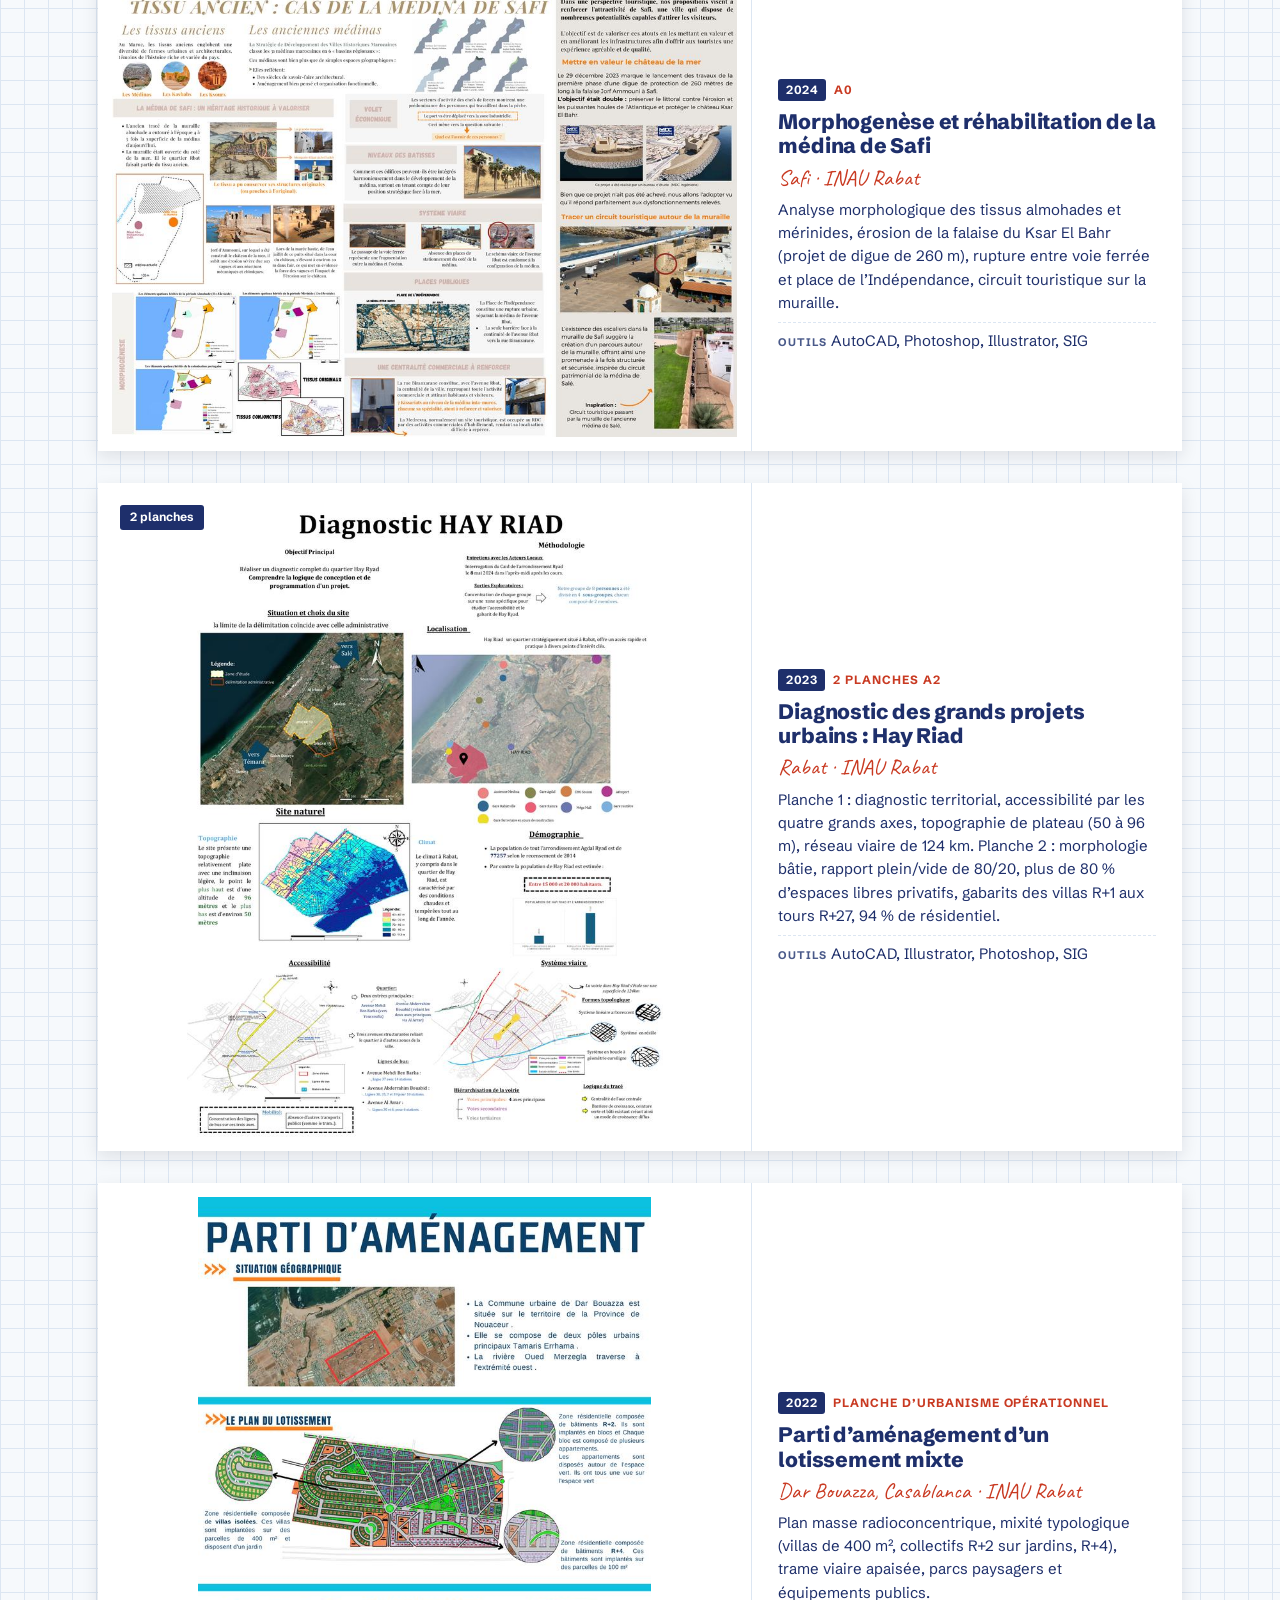
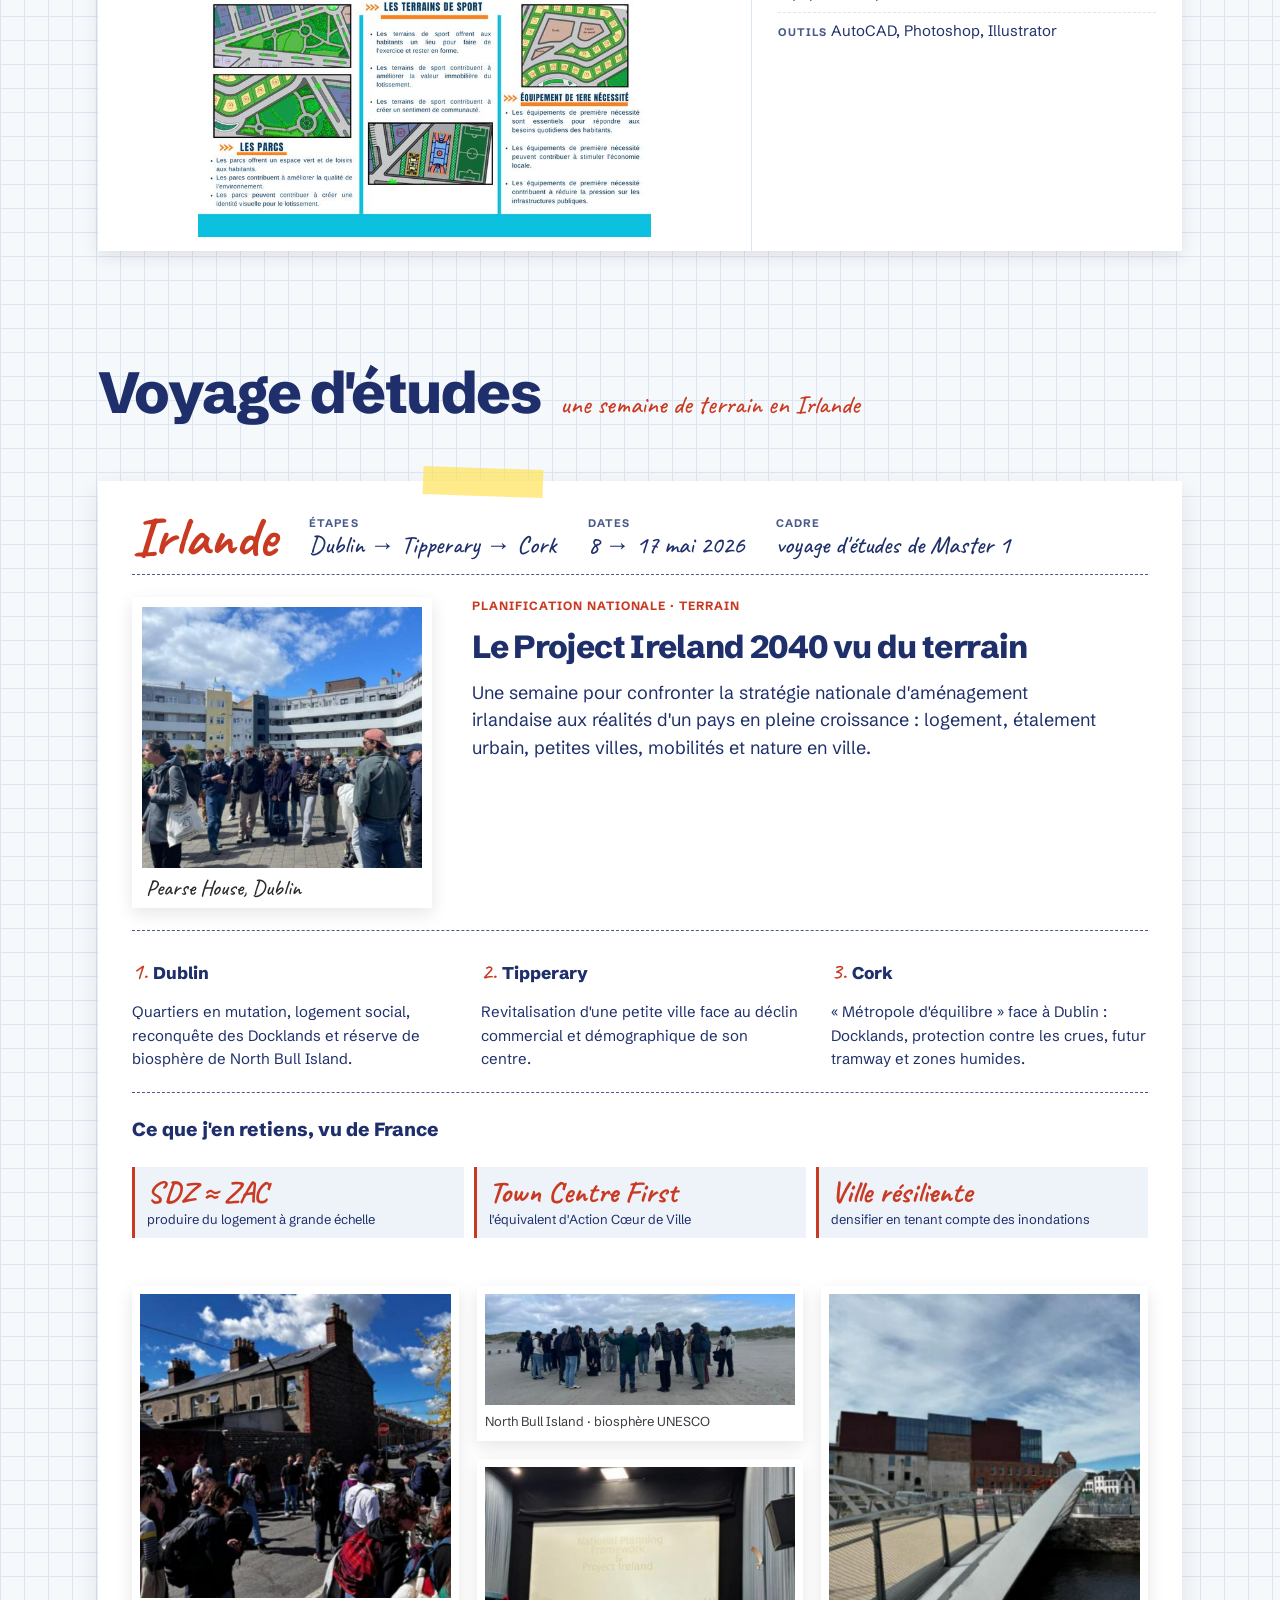
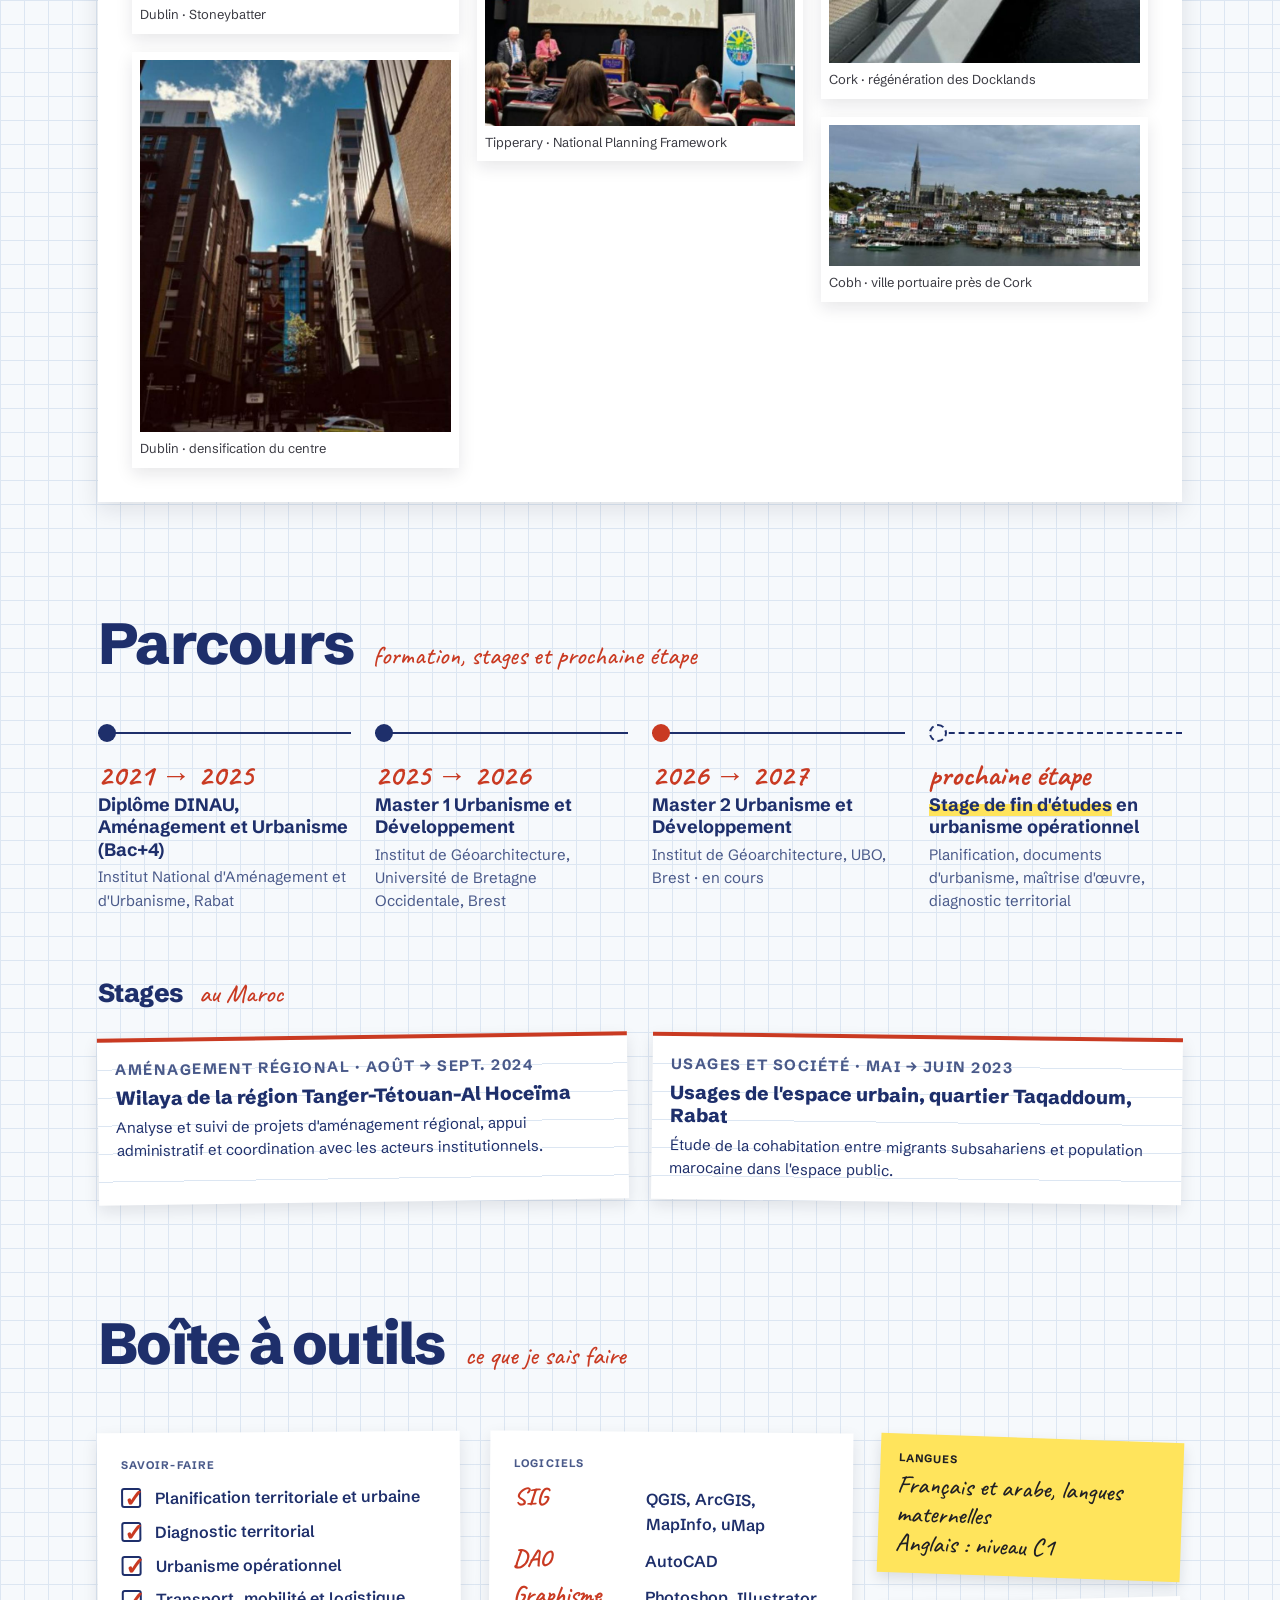
==== commit 53ba8a3c: "fix: Ireland" ====
--- a/index.html
+++ b/index.html
@@ -349,12 +349,11 @@
         <article class="fiche card" style="--tape-left:30%; --tape-tilt:2deg">
           <span class="tape" aria-hidden="true"></span>
           <header class="fiche__meta">
-            <p class="fiche__num hand" aria-label="Irlande">IE</p>
+            <p class="fiche__num hand">Irlande</p>
             <dl>
-              <div><dt class="label">Lieux</dt><dd class="hand">Dublin, Tipperary, Cork</dd></div>
+              <div><dt class="label">Étapes</dt><dd class="hand">Dublin → Tipperary → Cork</dd></div>
               <div><dt class="label">Dates</dt><dd class="hand">8 → 17 mai 2026</dd></div>
               <div><dt class="label">Cadre</dt><dd class="hand">voyage d'études de Master 1</dd></div>
-              <div><dt class="label">Groupe</dt><dd class="hand">promotion M1, Institut de Géoarchitecture</dd></div>
             </dl>
           </header>
 
@@ -364,44 +363,36 @@
               <figcaption class="hand">Pearse House, Dublin</figcaption>
             </figure>
             <div class="fiche__content">
-              <p class="tags"><span class="tags__theme">Planification nationale · terrain</span><span class="tags__muted">Project Ireland 2040</span></p>
-              <h3 class="fiche__title">Comprendre les mutations de l'Irlande contemporaine</h3>
-              <p class="fiche__question hand">Que devient une stratégie nationale d'aménagement quand on la regarde depuis le terrain ?</p>
-              <p class="fiche__lead">Une semaine d'immersion pour confronter le cadre du Project Ireland 2040, le National Planning Framework et les investissements du National Development Plan, aux défis d'un pays en pleine croissance : étalement urbain, crise du logement, revitalisation des petites villes, mobilités durables et solutions fondées sur la nature.</p>
+              <p class="tags"><span class="tags__theme">Planification nationale · terrain</span></p>
+              <h3 class="fiche__title">Le Project Ireland 2040 vu du terrain</h3>
+              <p class="fiche__lead">Une semaine pour confronter la stratégie nationale d'aménagement irlandaise aux réalités d'un pays en pleine croissance : logement, étalement urbain, petites villes, mobilités et nature en ville.</p>
             </div>
           </div>
 
           <div class="steps">
             <div class="step">
               <h4 class="step__title"><span class="hand">1.</span> Dublin</h4>
-              <ul class="arrows">
-                <li>Quartiers en mutation (Stoneybatter, The Liberties, Phoenix Park) et stratégies de végétalisation.</li>
-                <li>Office of the Planning Regulator : la cohérence entre planification nationale, régionale et locale.</li>
-                <li>Logements sociaux de Pearse House, reconquête des Docklands et initiatives « smart city ».</li>
-              </ul>
-            </div>
-            <div class="step">
-              <h4 class="step__title"><span class="hand">2.</span> Périphérie et nature</h4>
-              <ul class="arrows">
-                <li>North Bull Island, réserve de biosphère UNESCO : accueillir le public sans sacrifier la faune et la flore.</li>
-                <li>Adamstown Strategic Development Zone et City Edge Project : produire du logement à grande échelle.</li>
-              </ul>
-            </div>
-            <div class="step">
-              <h4 class="step__title"><span class="hand">3.</span> Tipperary</h4>
-              <p>Journée sur la Tipperary Town Revitalisation Strategy avec le conseil de comté : logement, patrimoine, services de proximité et commerce face au déclin des centres-villes ruraux.</p>
+              <p>Quartiers en mutation, logement social, reconquête des Docklands et réserve de biosphère de North Bull Island.</p>
+            </div>
+            <div class="step">
+              <h4 class="step__title"><span class="hand">2.</span> Tipperary</h4>
+              <p>Revitalisation d'une petite ville face au déclin commercial et démographique de son centre.</p>
+            </div>
+            <div class="step">
+              <h4 class="step__title"><span class="hand">3.</span> Cork</h4>
+              <p>« Métropole d'équilibre » face à Dublin : Docklands, protection contre les crues, futur tramway et zones humides.</p>
             </div>
           </div>
 
           <div class="block-title">Ce que j'en retiens, vu de France</div>
           <ul class="stats stats--words">
-            <li><strong>SDZ ≈ ZAC</strong><span>les Strategic Development Zones rappellent nos zones d'aménagement concerté</span></li>
-            <li><strong>Town Centre First</strong><span>fait écho à Action Cœur de Ville : redonner de l'attractivité aux centralités rurales</span></li>
-            <li><strong>Densifier</strong><span>sans perdre la mixité sociale ni la qualité de vie face à la gentrification</span></li>
+            <li><strong>SDZ ≈ ZAC</strong><span>produire du logement à grande échelle</span></li>
+            <li><strong>Town Centre First</strong><span>l'équivalent d'Action Cœur de Ville</span></li>
+            <li><strong>Ville résiliente</strong><span>densifier en tenant compte des inondations</span></li>
           </ul>
 
           <div class="gallery" aria-label="Photos du voyage d'études en Irlande">
-            <figure class="shot"><a class="zoom" href="assets/img/voyage/irlande-stoneybatter.jpg" data-gallery="irlande" data-caption="Dublin · Stoneybatter, un quartier en mutation"><img src="assets/img/voyage/irlande-stoneybatter-m.jpg" alt="Groupe d’étudiants dans une rue de maisons en brique à Stoneybatter, Dublin" width="794" height="778" loading="lazy" decoding="async"><span class="zoom__hint" aria-hidden="true">⤢</span></a><figcaption>Dublin · Stoneybatter, un quartier en mutation</figcaption></figure><figure class="shot"><a class="zoom" href="assets/img/voyage/irlande-dublin-logements.jpg" data-gallery="irlande" data-caption="Dublin · densification du centre-ville"><img src="assets/img/voyage/irlande-dublin-logements-m.jpg" alt="Immeubles de logements récents dans le centre de Dublin" width="750" height="900" loading="lazy" decoding="async"><span class="zoom__hint" aria-hidden="true">⤢</span></a><figcaption>Dublin · densification du centre-ville</figcaption></figure><figure class="shot"><a class="zoom" href="assets/img/voyage/irlande-bull-island.jpg" data-gallery="irlande" data-caption="North Bull Island · réserve de biosphère UNESCO"><img src="assets/img/voyage/irlande-bull-island-m.jpg" alt="Groupe sur la plage de North Bull Island" width="794" height="285" loading="lazy" decoding="async"><span class="zoom__hint" aria-hidden="true">⤢</span></a><figcaption>North Bull Island · réserve de biosphère UNESCO</figcaption></figure><figure class="shot"><a class="zoom" href="assets/img/voyage/irlande-tipperary-npf.jpg" data-gallery="irlande" data-caption="Tipperary · présentation du National Planning Framework"><img src="assets/img/voyage/irlande-tipperary-npf-m.jpg" alt="Conférence sur le National Planning Framework et le Project Ireland 2040 à Tipperary" width="794" height="662" loading="lazy" decoding="async"><span class="zoom__hint" aria-hidden="true">⤢</span></a><figcaption>Tipperary · présentation du National Planning Framework</figcaption></figure><figure class="shot"><a class="zoom" href="assets/img/voyage/irlande-tipperary-lac.jpg" data-gallery="irlande" data-caption="Tipperary · paysage du comté"><img src="assets/img/voyage/irlande-tipperary-lac-m.jpg" alt="Paysage de lac et d’aubépines en fleurs dans le comté de Tipperary" width="794" height="636" loading="lazy" decoding="async"><span class="zoom__hint" aria-hidden="true">⤢</span></a><figcaption>Tipperary · paysage du comté</figcaption></figure>
+            <figure class="shot"><a class="zoom" href="assets/img/voyage/irlande-stoneybatter.jpg" data-gallery="irlande" data-caption="Dublin · Stoneybatter"><img src="assets/img/voyage/irlande-stoneybatter-m.jpg" alt="Groupe d’étudiants dans une rue de maisons en brique à Stoneybatter, Dublin" width="794" height="778" loading="lazy" decoding="async"><span class="zoom__hint" aria-hidden="true">⤢</span></a><figcaption>Dublin · Stoneybatter</figcaption></figure><figure class="shot"><a class="zoom" href="assets/img/voyage/irlande-dublin-logements.jpg" data-gallery="irlande" data-caption="Dublin · densification du centre"><img src="assets/img/voyage/irlande-dublin-logements-m.jpg" alt="Immeubles de logements récents dans le centre de Dublin" width="750" height="900" loading="lazy" decoding="async"><span class="zoom__hint" aria-hidden="true">⤢</span></a><figcaption>Dublin · densification du centre</figcaption></figure><figure class="shot"><a class="zoom" href="assets/img/voyage/irlande-bull-island.jpg" data-gallery="irlande" data-caption="North Bull Island · biosphère UNESCO"><img src="assets/img/voyage/irlande-bull-island-m.jpg" alt="Groupe sur la plage de North Bull Island" width="794" height="285" loading="lazy" decoding="async"><span class="zoom__hint" aria-hidden="true">⤢</span></a><figcaption>North Bull Island · biosphère UNESCO</figcaption></figure><figure class="shot"><a class="zoom" href="assets/img/voyage/irlande-tipperary-npf.jpg" data-gallery="irlande" data-caption="Tipperary · National Planning Framework"><img src="assets/img/voyage/irlande-tipperary-npf-m.jpg" alt="Conférence sur le National Planning Framework à Tipperary" width="794" height="662" loading="lazy" decoding="async"><span class="zoom__hint" aria-hidden="true">⤢</span></a><figcaption>Tipperary · National Planning Framework</figcaption></figure><figure class="shot"><a class="zoom" href="assets/img/voyage/irlande-cork-docklands.jpg" data-gallery="irlande" data-caption="Cork · régénération des Docklands"><img src="assets/img/voyage/irlande-cork-docklands-m.jpg" alt="Passerelle et bâtiments réhabilités sur les quais de Cork" width="756" height="900" loading="lazy" decoding="async"><span class="zoom__hint" aria-hidden="true">⤢</span></a><figcaption>Cork · régénération des Docklands</figcaption></figure><figure class="shot"><a class="zoom" href="assets/img/voyage/irlande-cobh.jpg" data-gallery="irlande" data-caption="Cobh · ville portuaire près de Cork"><img src="assets/img/voyage/irlande-cobh-m.jpg" alt="Vue du port de Cobh et de sa cathédrale" width="794" height="361" loading="lazy" decoding="async"><span class="zoom__hint" aria-hidden="true">⤢</span></a><figcaption>Cobh · ville portuaire près de Cork</figcaption></figure>
           </div>
         </article>
       </section>
